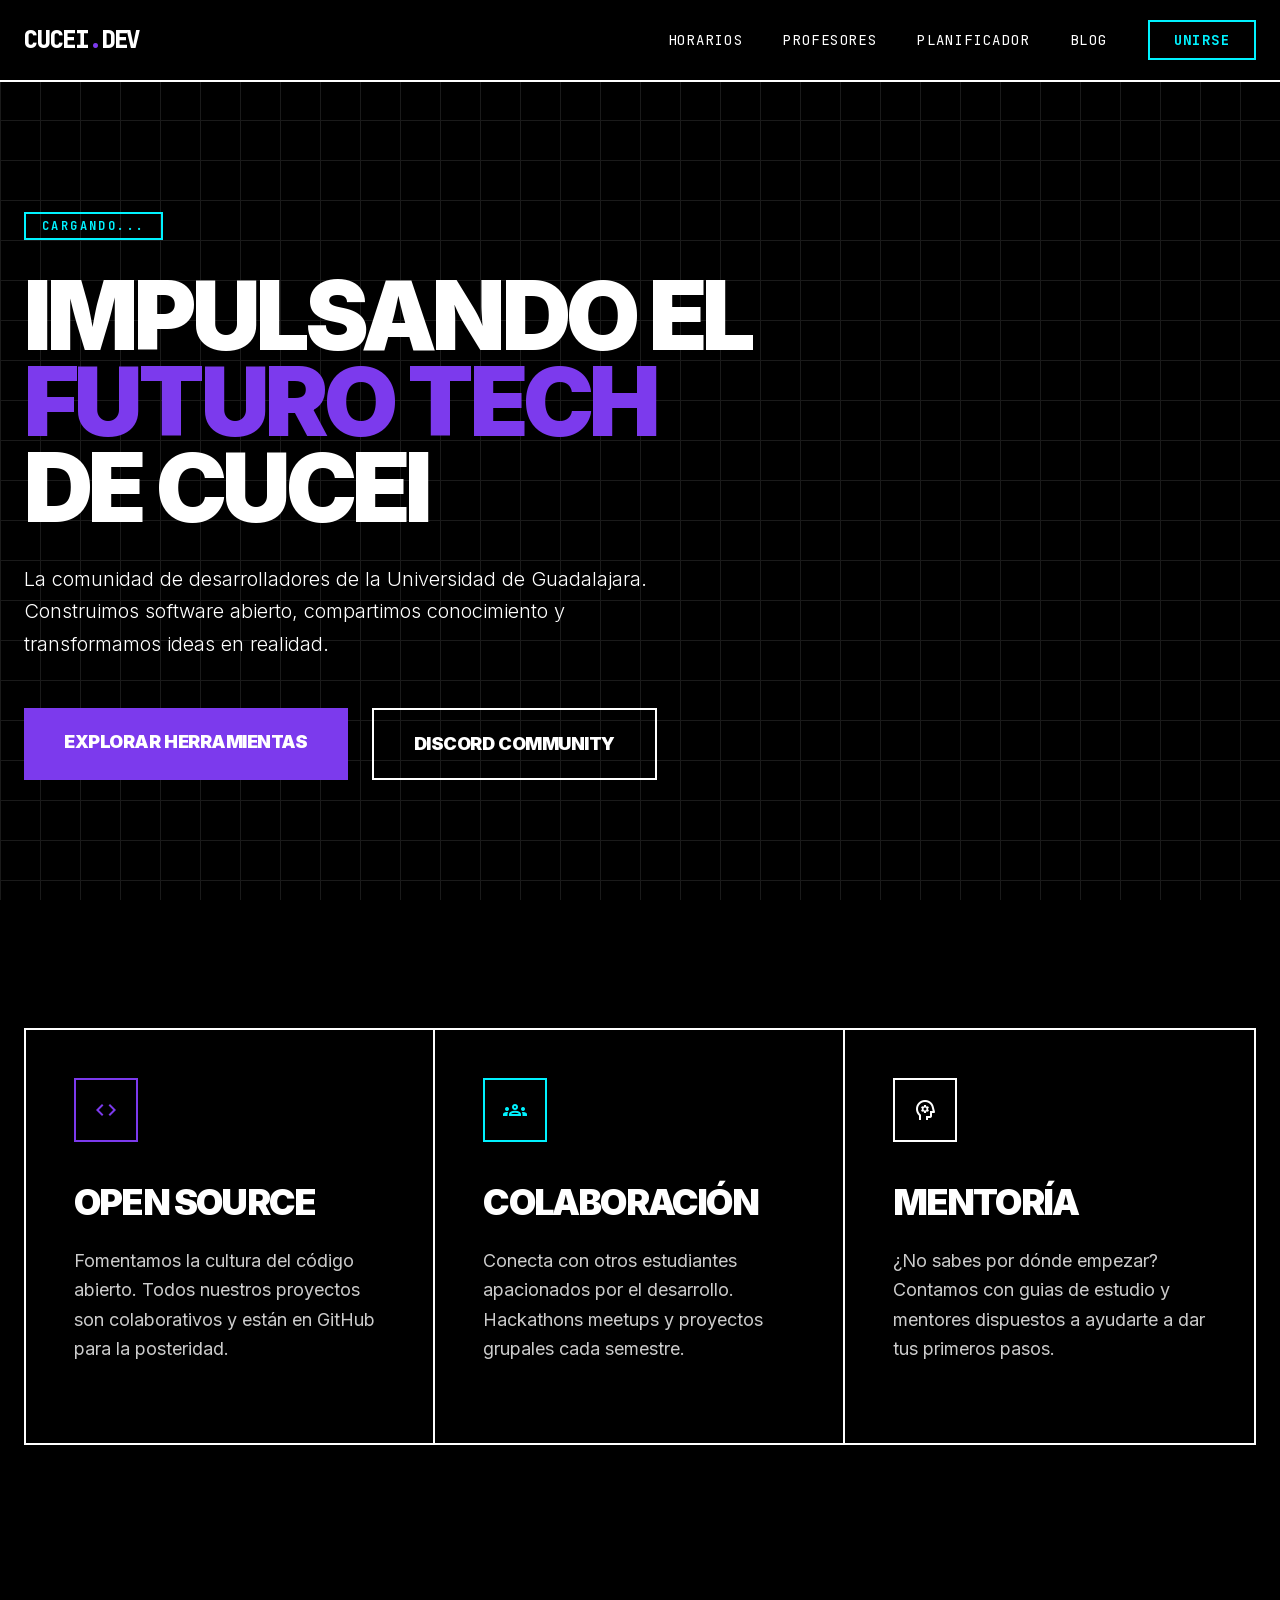
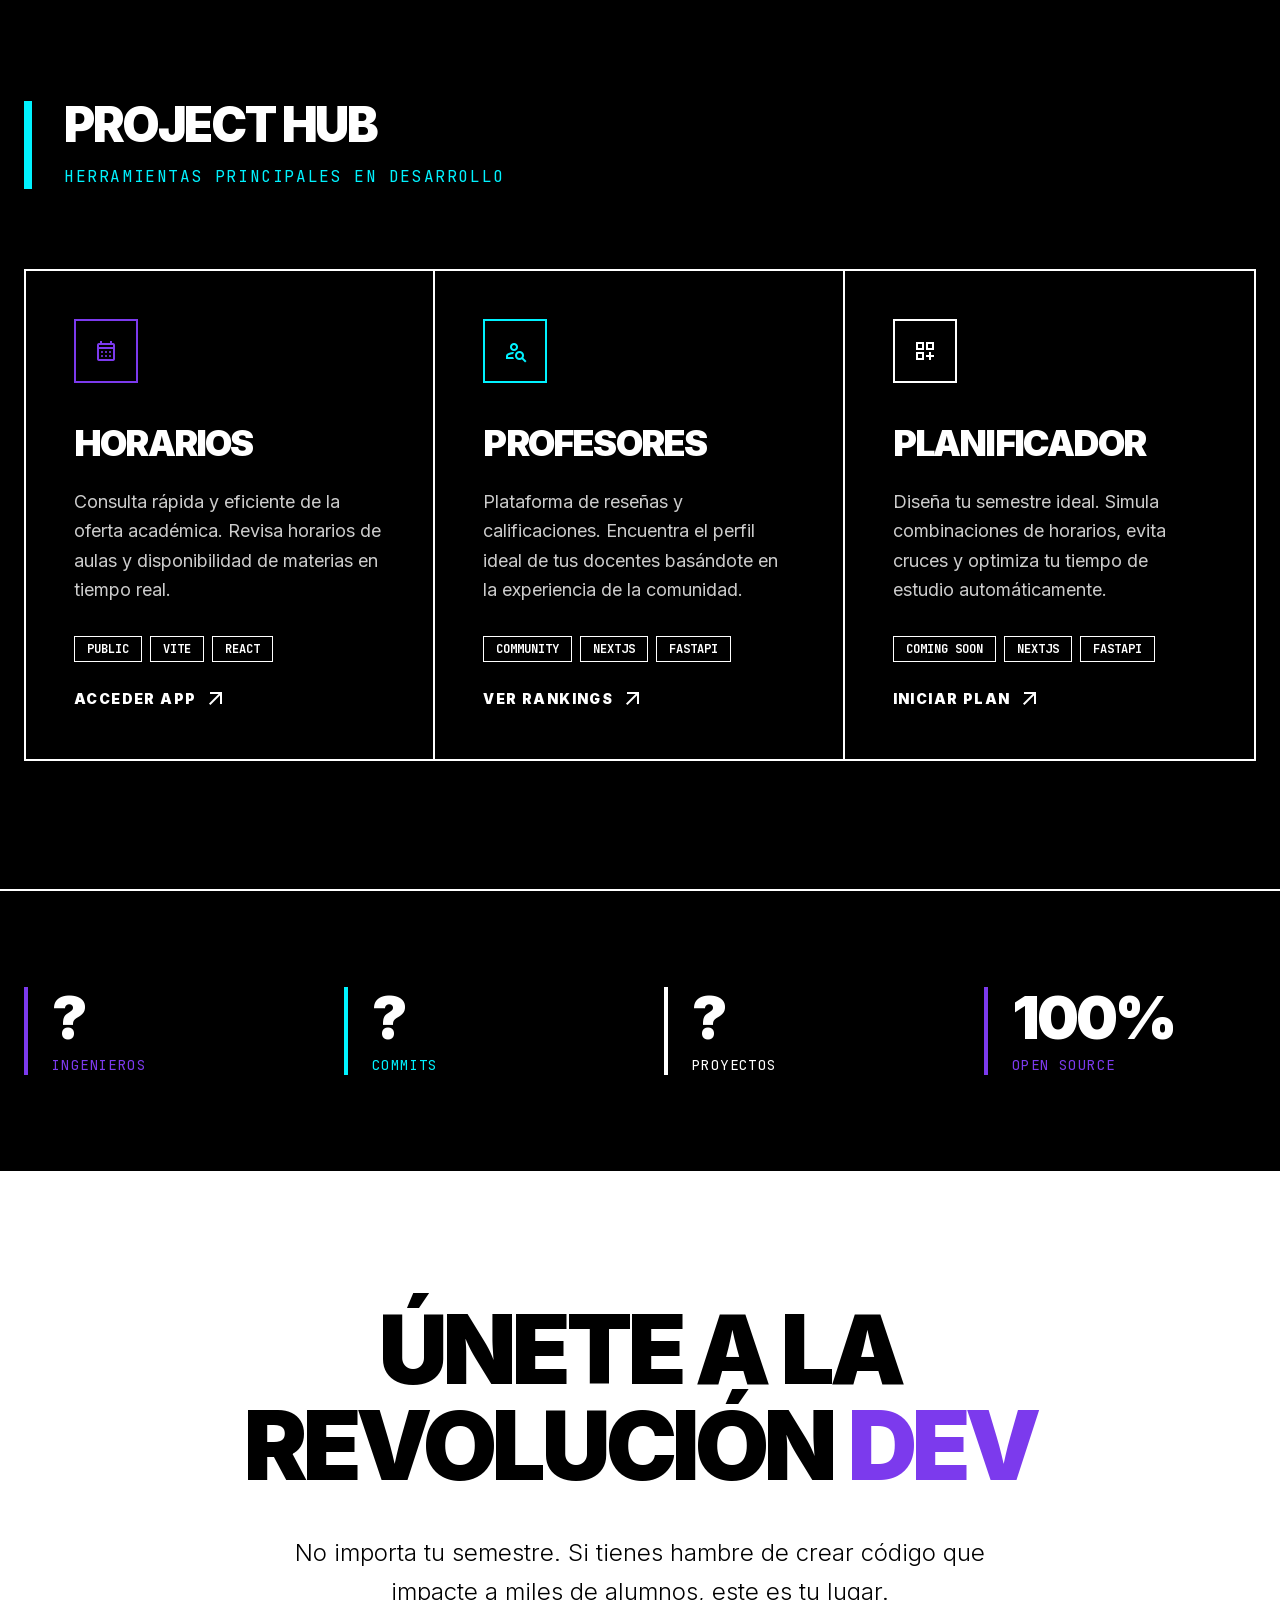
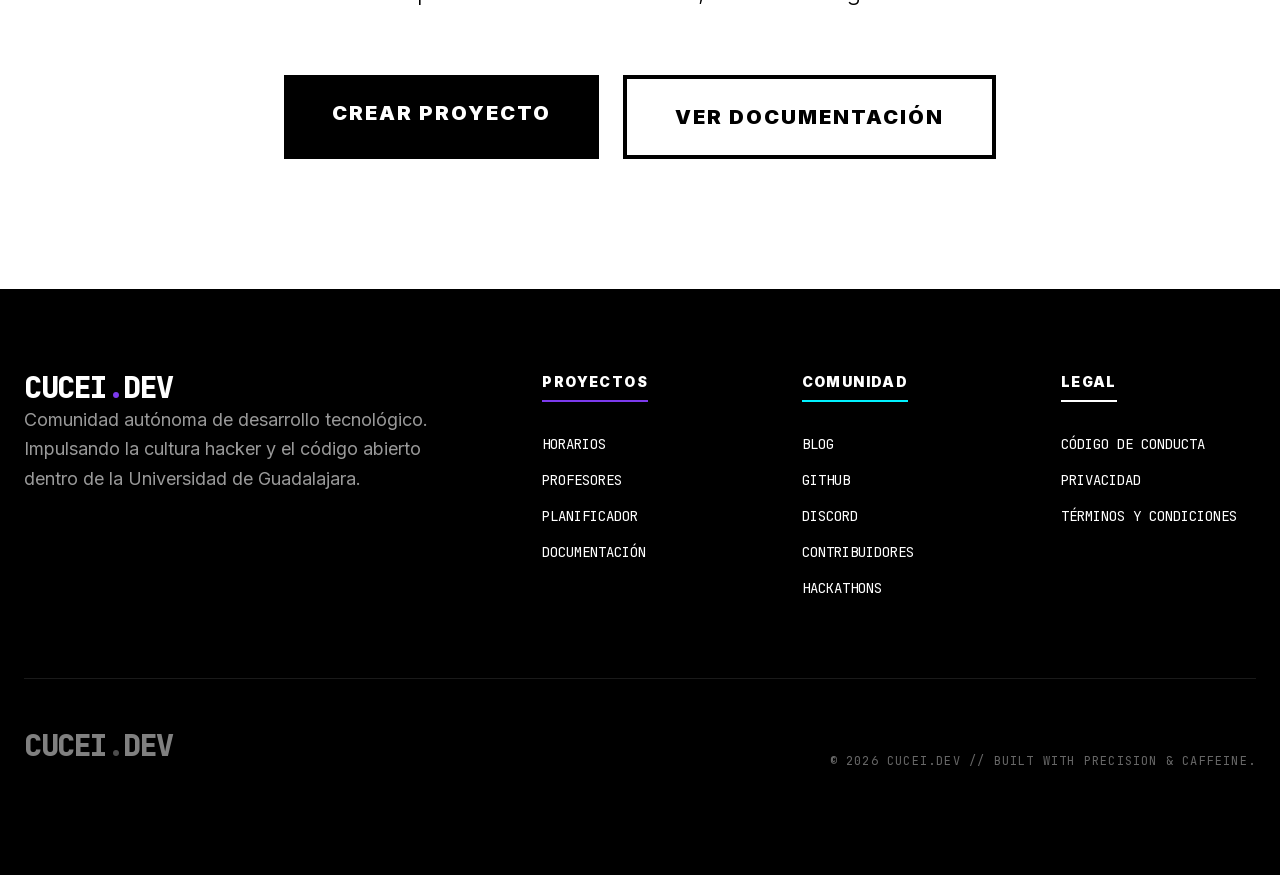
==== index.html @ 7810f772 "2026-03-18" ====
<!DOCTYPE html><!--smKi7Fr__yvOjvLVGVCek--><html lang="es"><head><meta charSet="utf-8"/><meta name="viewport" content="width=device-width, initial-scale=1"/><link rel="preload" href="/_next/static/media/70bc3e132a0a741e-s.p.15008bfb.woff2" as="font" crossorigin="" type="font/woff2"/><link rel="preload" href="/_next/static/media/83afe278b6a6bb3c-s.p.3a6ba036.woff2" as="font" crossorigin="" type="font/woff2"/><link rel="stylesheet" href="/_next/static/chunks/d5c0ef620f743f01.css" data-precedence="next"/><link rel="preload" as="script" fetchPriority="low" href="/_next/static/chunks/5c56ae189ccedda0.js"/><script src="/_next/static/chunks/806bdb8e4a6a9b95.js" async=""></script><script src="/_next/static/chunks/aee6c7720838f8a2.js" async=""></script><script src="/_next/static/chunks/58665f1783672c50.js" async=""></script><script src="/_next/static/chunks/turbopack-61ca3724616ce016.js" async=""></script><script src="/_next/static/chunks/18f38dbeee9f54d3.js" async=""></script><script src="/_next/static/chunks/1d8e8e8bdb64ef81.js" async=""></script><script src="/_next/static/chunks/ff1a16fafef87110.js" async=""></script><script src="/_next/static/chunks/d2be314c3ece3fbe.js" async=""></script><meta name="next-size-adjust" content=""/><title>CUCEI.DEV</title><meta name="description" content="Comunidad independiente de desarrollo tecnológico de los alumnos de CUCEI, Universidad de Guadalajara."/><script src="/_next/static/chunks/a6dad97d9634a72d.js" noModule=""></script></head><body class="inter_5e89cbca-module__XMex2G__variable jetbrains_mono_7dea1b4c-module__7ibYFq__variable antialiased bg-black text-white"><div hidden=""><!--$--><!--/$--></div><nav class="fixed top-0 w-full z-50 bg-black border-b-2 border-white"><div class="max-w-7xl mx-auto px-6"><div class="flex justify-between items-center h-20"><div class="flex items-center"><a class="font-mono text-2xl font-extrabold tracking-tighter text-white" href="/">CUCEI<span class="text-primary">.</span>DEV</a></div><div class="hidden md:flex items-center space-x-10 font-mono text-sm uppercase tracking-widest"><a class="hover:text-primary transition-colors" href="https://horarios.cucei.dev">Horarios</a><a class="hover:text-primary transition-colors" href="/#profesores">Profesores</a><a class="hover:text-primary transition-colors" href="/#planificador">Planificador</a><a class="hover:text-primary transition-colors" href="/blog/">Blog</a><a class="border-2 border-neon text-neon px-6 py-2 hover:bg-neon hover:text-black transition-all font-bold" href="/#join">UNIRSE</a></div></div></div></nav><section class="relative min-h-screen flex items-center pt-20 grid-pattern"><div class="max-w-7xl mx-auto px-6 relative z-10 w-full"><div class="max-w-4xl"><div class="inline-block px-4 py-1 border-2 border-neon text-neon font-mono text-xs mb-8 uppercase tracking-[0.2em] font-bold mt-3">CARGANDO...</div><h1 class="text-5xl md:text-7xl lg:text-8xl font-black mb-8 leading-[0.9] tracking-tighter uppercase">Impulsando el <br/><span class="text-primary">futuro tech</span> <br/>de CUCEI</h1><p class="md:text-xl text-white font-light mb-12 max-w-2xl leading-relaxed">La comunidad de desarrolladores de la Universidad de Guadalajara. Construimos software abierto, compartimos conocimiento y transformamos ideas en realidad.</p><div class="flex flex-wrap gap-6"><a class="bg-primary text-white px-10 py-5 font-black lg:text-lg uppercase tracking-tight hover:bg-white hover:text-primary transition-colors" href="#projects">Explorar Herramientas</a><a class="border-2 border-white text-white px-10 py-5 font-black lg:text-lg uppercase tracking-tight hover:bg-white hover:text-black transition-colors" href="#">Discord Community</a></div></div></div></section><section class="py-32 bg-black scroll-mt-20" id="about"><div class="max-w-7xl mx-auto px-6"><div class="grid lg:grid-cols-3 gap-0 border-2 border-white"><div class="p-12 flex flex-col justify-between group transition-colors
        hover:bg-white hover:text-black
        border-b-2 lg:border-b-0 lg:border-r-2 border-white
      "><div><div class="w-16 h-16 border-2 flex items-center justify-center mb-10 transition-colors
            border-primary
            text-primary
            group-hover:bg-primary
            group-hover:text-white
          "><span class="material-symbols-outlined text-4xl">code</span></div><h3 class="text-2xl md:text-3xl lg:text-4xl font-black mb-6 uppercase tracking-tighter">Open Source</h3><p class="md:text-lg leading-relaxed mb-8 opacity-80 group-hover:opacity-100">Fomentamos la cultura del código abierto. Todos nuestros proyectos son colaborativos y están en GitHub para la posteridad.</p></div></div><div class="p-12 flex flex-col justify-between group transition-colors
        hover:bg-neon hover:text-black
        border-b-2 lg:border-b-0 lg:border-r-2 border-white
      "><div><div class="w-16 h-16 border-2 flex items-center justify-center mb-10 transition-colors
            border-neon
            text-neon
            group-hover:bg-black
            group-hover:text-neon
          "><span class="material-symbols-outlined text-4xl">groups</span></div><h3 class="text-2xl md:text-3xl lg:text-4xl font-black mb-6 uppercase tracking-tighter">Colaboración</h3><p class="md:text-lg leading-relaxed mb-8 opacity-80 group-hover:opacity-100">Conecta con otros estudiantes apacionados por el desarrollo. Hackathons meetups y proyectos grupales cada semestre.</p></div></div><div class="p-12 flex flex-col justify-between group transition-colors
        hover:bg-primary hover:text-white
        
      "><div><div class="w-16 h-16 border-2 flex items-center justify-center mb-10 transition-colors
            border-white
            text-white
            group-hover:bg-white
            group-hover:text-primary
          "><span class="material-symbols-outlined text-4xl">psychology</span></div><h3 class="text-2xl md:text-3xl lg:text-4xl font-black mb-6 uppercase tracking-tighter">Mentoría</h3><p class="md:text-lg leading-relaxed mb-8 opacity-80 group-hover:opacity-100">¿No sabes por dónde empezar? Contamos con guias de estudio y mentores dispuestos a ayudarte a dar tus primeros pasos.</p></div></div></div></div></section><section class="py-32 bg-black scroll-mt-20" id="projects"><div class="max-w-7xl mx-auto px-6"><div class="flex flex-col mb-20 border-l-8 border-neon pl-8"><h2 class="text-5xl font-black uppercase tracking-tighter mb-4">Project Hub</h2><p class="text-neon font-mono tracking-widest uppercase">Herramientas principales en desarrollo</p></div><div class="grid lg:grid-cols-3 gap-0 border-2 border-white"><div id="horarios" class="p-12 flex flex-col justify-between group transition-colors scroll-mt-20
        hover:bg-white hover:text-black
        border-b-2 lg:border-b-0 lg:border-r-2 border-white
      "><div><div class="w-16 h-16 border-2 flex items-center justify-center mb-10 transition-colors
            border-primary
            text-primary
            group-hover:bg-primary
            group-hover:text-white
          "><span class="material-symbols-outlined text-4xl">calendar_month</span></div><h3 class="text-2xl md:text-3xl lg:text-4xl font-black mb-6 uppercase tracking-tighter">Horarios</h3><p class="md:text-lg leading-relaxed mb-8 opacity-80 group-hover:opacity-100">Consulta rápida y eficiente de la oferta académica. Revisa horarios de aulas y disponibilidad de materias en tiempo real.</p></div><div class="space-y-6"><div class="flex flex-wrap gap-2"><span class="px-3 py-1 border border-current text-xs font-mono font-bold uppercase">Public</span><span class="px-3 py-1 border border-current text-xs font-mono font-bold uppercase">Vite</span><span class="px-3 py-1 border border-current text-xs font-mono font-bold uppercase">React</span></div><a class="inline-flex items-center gap-2 font-black uppercase tracking-widest text-sm hover:underline" href="https://horarios.cucei.dev">Acceder App <span class="material-symbols-outlined">arrow_outward</span></a></div></div><div id="profesores" class="p-12 flex flex-col justify-between group transition-colors scroll-mt-20
        hover:bg-neon hover:text-black
        border-b-2 lg:border-b-0 lg:border-r-2 border-white
      "><div><div class="w-16 h-16 border-2 flex items-center justify-center mb-10 transition-colors
            border-neon
            text-neon
            group-hover:bg-black
            group-hover:text-neon
          "><span class="material-symbols-outlined text-4xl">person_search</span></div><h3 class="text-2xl md:text-3xl lg:text-4xl font-black mb-6 uppercase tracking-tighter">Profesores</h3><p class="md:text-lg leading-relaxed mb-8 opacity-80 group-hover:opacity-100">Plataforma de reseñas y calificaciones. Encuentra el perfil ideal de tus docentes basándote en la experiencia de la comunidad.</p></div><div class="space-y-6"><div class="flex flex-wrap gap-2"><span class="px-3 py-1 border border-current text-xs font-mono font-bold uppercase">Community</span><span class="px-3 py-1 border border-current text-xs font-mono font-bold uppercase">NextJS</span><span class="px-3 py-1 border border-current text-xs font-mono font-bold uppercase">FastAPI</span></div><a class="inline-flex items-center gap-2 font-black uppercase tracking-widest text-sm hover:underline" href="#">Ver Rankings <span class="material-symbols-outlined">arrow_outward</span></a></div></div><div id="planificador" class="p-12 flex flex-col justify-between group transition-colors scroll-mt-20
        hover:bg-primary hover:text-white
        
      "><div><div class="w-16 h-16 border-2 flex items-center justify-center mb-10 transition-colors
            border-white
            text-white
            group-hover:bg-white
            group-hover:text-primary
          "><span class="material-symbols-outlined text-4xl">dashboard_customize</span></div><h3 class="text-2xl md:text-3xl lg:text-4xl font-black mb-6 uppercase tracking-tighter">Planificador</h3><p class="md:text-lg leading-relaxed mb-8 opacity-80 group-hover:opacity-100">Diseña tu semestre ideal. Simula combinaciones de horarios, evita cruces y optimiza tu tiempo de estudio automáticamente.</p></div><div class="space-y-6"><div class="flex flex-wrap gap-2"><span class="px-3 py-1 border border-current text-xs font-mono font-bold uppercase">Coming soon</span><span class="px-3 py-1 border border-current text-xs font-mono font-bold uppercase">NextJS</span><span class="px-3 py-1 border border-current text-xs font-mono font-bold uppercase">FastAPI</span></div><a class="inline-flex items-center gap-2 font-black uppercase tracking-widest text-sm hover:underline" href="#">Iniciar Plan <span class="material-symbols-outlined">arrow_outward</span></a></div></div></div></div></section><section class="py-24 bg-black border-y-2 border-white"><div class="max-w-7xl mx-auto px-6"><div class="grid md:grid-cols-2 lg:grid-cols-4 gap-12"><div class="border-l-4 border-primary pl-6"><div class="text-6xl font-black mb-2 tracking-tighter">?</div><div class="font-mono text-sm uppercase tracking-widest text-primary">Ingenieros</div></div><div class="border-l-4 border-neon pl-6"><div class="text-6xl font-black mb-2 tracking-tighter">?</div><div class="font-mono text-sm uppercase tracking-widest text-neon">Commits</div></div><div class="border-l-4 border-white pl-6"><div class="text-6xl font-black mb-2 tracking-tighter">?</div><div class="font-mono text-sm uppercase tracking-widest text-white">Proyectos</div></div><div class="border-l-4 border-primary pl-6"><div class="text-6xl font-black mb-2 tracking-tighter">100%</div><div class="font-mono text-sm uppercase tracking-widest text-primary">Open Source</div></div></div></div></section><section class="py-32 bg-white text-black scroll-mt-20" id="join"><div class="max-w-7xl mx-auto px-6 text-center"><h2 class="text-5xl md:text-6xl lg:text-8xl font-black uppercase tracking-tighter mb-10 leading-none">Únete a la <br/> Revolución <span class="text-primary">Dev</span></h2><p class="text-xl lg:text-2xl font-light mb-16 max-w-3xl mx-auto leading-relaxed">No importa tu semestre. Si tienes hambre de crear código que impacte a miles de alumnos, este es tu lugar.</p><div class="flex flex-col sm:flex-row gap-6 justify-center"><a class="bg-black text-white px-6 py-4 md:px-12 md:py-6 font-black md:text-xl uppercase tracking-widest hover:bg-primary transition-colors" href="/dev/">Crear Proyecto</a><a href="https://api.cucei.dev/redoc" class="border-4 border-black text-black px-6 py-4 md:px-12 md:py-6 font-black md:text-xl uppercase tracking-widest hover:bg-black hover:text-white transition-all">Ver Documentación</a></div></div></section><!--$--><!--/$--><footer class="bg-black py-20 border-t-2 border-white"><div class="max-w-7xl mx-auto px-6"><div class="grid md:grid-cols-2 lg:grid-cols-5 gap-16 mb-20"><div class="lg:col-span-2"><a class="font-mono text-3xl font-black text-white mb-8 tracking-tighter uppercase" href="/">CUCEI<span class="text-primary">.</span>DEV</a><p class="text-white/60 text-lg leading-relaxed max-w-md">Comunidad autónoma de desarrollo tecnológico. Impulsando la cultura hacker y el código abierto dentro de la Universidad de Guadalajara.</p></div><div><h5 class="text-white font-black uppercase tracking-widest mb-8 text-sm border-b-2 border-primary pb-2 inline-block">Proyectos</h5><ul class="space-y-4 font-mono text-sm uppercase"><li><a class="hover:text-primary transition-colors" href="https://horarios.cucei.dev">Horarios</a></li><li><a class="hover:text-primary transition-colors" href="/#profesores">Profesores</a></li><li><a class="hover:text-primary transition-colors" href="/#planificador">Planificador</a></li><li><a class="hover:text-primary transition-colors" href="https://api.cucei.dev/redoc">Documentación</a></li></ul></div><div><h5 class="text-white font-black uppercase tracking-widest mb-8 text-sm border-b-2 border-neon pb-2 inline-block">Comunidad</h5><ul class="space-y-4 font-mono text-sm uppercase"><li><a class="hover:text-neon transition-colors" href="/blog/">Blog</a></li><li><a class="hover:text-neon transition-colors" href="https://github.com/cucei-dev">GitHub</a></li><li><a class="hover:text-neon transition-colors" href="#">Discord</a></li><li><a class="hover:text-neon transition-colors" href="/team/">Contribuidores</a></li><li><a class="hover:text-neon transition-colors" href="/hack/">Hackathons</a></li></ul></div><div><h5 class="text-white font-black uppercase tracking-widest mb-8 text-sm border-b-2 border-white pb-2 inline-block">Legal</h5><ul class="space-y-4 font-mono text-sm uppercase"><li><a class="hover:text-primary transition-colors" href="/conducta/">Código de Conducta</a></li><li><a class="hover:text-primary transition-colors" href="/privacidad/">Privacidad</a></li><li><a class="hover:text-primary transition-colors" href="/condiciones/">Términos y Condiciones</a></li></ul></div></div><div class="pt-12 border-t border-white/10 flex flex-col md:flex-row justify-between items-center gap-10"><div class="flex items-center gap-8 grayscale brightness-200 opacity-50"><a class="font-mono text-3xl font-black text-white mb-8 tracking-tighter uppercase" href="/">CUCEI<span class="text-primary">.</span>DEV</a></div><p class="text-xs font-mono text-white/40 uppercase tracking-widest">© <!-- -->2026<!-- --> cucei.dev // Built with precision &amp; caffeine.</p></div></div></footer><script src="/_next/static/chunks/5c56ae189ccedda0.js" id="_R_" async=""></script><script>(self.__next_f=self.__next_f||[]).push([0])</script><script>self.__next_f.push([1,"1:\"$Sreact.fragment\"\n2:I[22016,[\"/_next/static/chunks/18f38dbeee9f54d3.js\",\"/_next/static/chunks/1d8e8e8bdb64ef81.js\"],\"\"]\n3:I[39756,[\"/_next/static/chunks/ff1a16fafef87110.js\",\"/_next/static/chunks/d2be314c3ece3fbe.js\"],\"default\"]\n4:I[37457,[\"/_next/static/chunks/ff1a16fafef87110.js\",\"/_next/static/chunks/d2be314c3ece3fbe.js\"],\"default\"]\nd:I[68027,[\"/_next/static/chunks/ff1a16fafef87110.js\",\"/_next/static/chunks/d2be314c3ece3fbe.js\"],\"default\"]\n:HL[\"/_next/static/chunks/d5c0ef620f743f01.css\",\"style\"]\n:HL[\"/_next/static/media/70bc3e132a0a741e-s.p.15008bfb.woff2\",\"font\",{\"crossOrigin\":\"\",\"type\":\"font/woff2\"}]\n:HL[\"/_next/static/media/83afe278b6a6bb3c-s.p.3a6ba036.woff2\",\"font\",{\"crossOrigin\":\"\",\"type\":\"font/woff2\"}]\n"])</script><script>self.__next_f.push([1,"0:{\"P\":null,\"b\":\"smKi7Fr__yvOjvLVGVCek\",\"c\":[\"\",\"\"],\"q\":\"\",\"i\":false,\"f\":[[[\"\",{\"children\":[\"__PAGE__\",{}]},\"$undefined\",\"$undefined\",true],[[\"$\",\"$1\",\"c\",{\"children\":[[[\"$\",\"link\",\"0\",{\"rel\":\"stylesheet\",\"href\":\"/_next/static/chunks/d5c0ef620f743f01.css\",\"precedence\":\"next\",\"crossOrigin\":\"$undefined\",\"nonce\":\"$undefined\"}],[\"$\",\"script\",\"script-0\",{\"src\":\"/_next/static/chunks/18f38dbeee9f54d3.js\",\"async\":true,\"nonce\":\"$undefined\"}]],[\"$\",\"html\",null,{\"lang\":\"es\",\"children\":[\"$\",\"body\",null,{\"className\":\"inter_5e89cbca-module__XMex2G__variable jetbrains_mono_7dea1b4c-module__7ibYFq__variable antialiased bg-black text-white\",\"children\":[[\"$\",\"nav\",null,{\"className\":\"fixed top-0 w-full z-50 bg-black border-b-2 border-white\",\"children\":[\"$\",\"div\",null,{\"className\":\"max-w-7xl mx-auto px-6\",\"children\":[\"$\",\"div\",null,{\"className\":\"flex justify-between items-center h-20\",\"children\":[[\"$\",\"div\",null,{\"className\":\"flex items-center\",\"children\":[\"$\",\"$L2\",null,{\"href\":\"/\",\"className\":\"font-mono text-2xl font-extrabold tracking-tighter text-white\",\"children\":[\"CUCEI\",[\"$\",\"span\",null,{\"className\":\"text-primary\",\"children\":\".\"}],\"DEV\"]}]}],[\"$\",\"div\",null,{\"className\":\"hidden md:flex items-center space-x-10 font-mono text-sm uppercase tracking-widest\",\"children\":[[\"$\",\"$L2\",null,{\"className\":\"hover:text-primary transition-colors\",\"href\":\"https://horarios.cucei.dev\",\"children\":\"Horarios\"}],[\"$\",\"$L2\",null,{\"className\":\"hover:text-primary transition-colors\",\"href\":\"/#profesores\",\"children\":\"Profesores\"}],[\"$\",\"$L2\",null,{\"className\":\"hover:text-primary transition-colors\",\"href\":\"/#planificador\",\"children\":\"Planificador\"}],[\"$\",\"$L2\",null,{\"className\":\"hover:text-primary transition-colors\",\"href\":\"/blog\",\"children\":\"Blog\"}],[\"$\",\"$L2\",null,{\"className\":\"border-2 border-neon text-neon px-6 py-2 hover:bg-neon hover:text-black transition-all font-bold\",\"href\":\"/#join\",\"children\":\"UNIRSE\"}]]}]]}]}]}],[\"$\",\"$L3\",null,{\"parallelRouterKey\":\"children\",\"error\":\"$undefined\",\"errorStyles\":\"$undefined\",\"errorScripts\":\"$undefined\",\"template\":[\"$\",\"$L4\",null,{}],\"templateStyles\":\"$undefined\",\"templateScripts\":\"$undefined\",\"notFound\":[[[\"$\",\"title\",null,{\"children\":\"404: This page could not be found.\"}],[\"$\",\"div\",null,{\"style\":{\"fontFamily\":\"system-ui,\\\"Segoe UI\\\",Roboto,Helvetica,Arial,sans-serif,\\\"Apple Color Emoji\\\",\\\"Segoe UI Emoji\\\"\",\"height\":\"100vh\",\"textAlign\":\"center\",\"display\":\"flex\",\"flexDirection\":\"column\",\"alignItems\":\"center\",\"justifyContent\":\"center\"},\"children\":[\"$\",\"div\",null,{\"children\":[[\"$\",\"style\",null,{\"dangerouslySetInnerHTML\":{\"__html\":\"body{color:#000;background:#fff;margin:0}.next-error-h1{border-right:1px solid rgba(0,0,0,.3)}@media (prefers-color-scheme:dark){body{color:#fff;background:#000}.next-error-h1{border-right:1px solid rgba(255,255,255,.3)}}\"}}],[\"$\",\"h1\",null,{\"className\":\"next-error-h1\",\"style\":{\"display\":\"inline-block\",\"margin\":\"0 20px 0 0\",\"padding\":\"0 23px 0 0\",\"fontSize\":24,\"fontWeight\":500,\"verticalAlign\":\"top\",\"lineHeight\":\"49px\"},\"children\":404}],[\"$\",\"div\",null,{\"style\":{\"display\":\"inline-block\"},\"children\":[\"$\",\"h2\",null,{\"style\":{\"fontSize\":14,\"fontWeight\":400,\"lineHeight\":\"49px\",\"margin\":0},\"children\":\"This page could not be found.\"}]}]]}]}]],[]],\"forbidden\":\"$undefined\",\"unauthorized\":\"$undefined\"}],[\"$\",\"footer\",null,{\"className\":\"bg-black py-20 border-t-2 border-white\",\"children\":[\"$\",\"div\",null,{\"className\":\"max-w-7xl mx-auto px-6\",\"children\":[[\"$\",\"div\",null,{\"className\":\"grid md:grid-cols-2 lg:grid-cols-5 gap-16 mb-20\",\"children\":[[\"$\",\"div\",null,{\"className\":\"lg:col-span-2\",\"children\":[[\"$\",\"$L2\",null,{\"href\":\"/\",\"className\":\"font-mono text-3xl font-black text-white mb-8 tracking-tighter uppercase\",\"children\":[\"CUCEI\",[\"$\",\"span\",null,{\"className\":\"text-primary\",\"children\":\".\"}],\"DEV\"]}],[\"$\",\"p\",null,{\"className\":\"text-white/60 text-lg leading-relaxed max-w-md\",\"children\":\"Comunidad autónoma de desarrollo tecnológico. Impulsando la cultura hacker y el código abierto dentro de la Universidad de Guadalajara.\"}]]}],[\"$\",\"div\",null,{\"children\":[[\"$\",\"h5\",null,{\"className\":\"text-white font-black uppercase tracking-widest mb-8 text-sm border-b-2 border-primary pb-2 inline-block\",\"children\":\"Proyectos\"}],[\"$\",\"ul\",null,{\"className\":\"space-y-4 font-mono text-sm uppercase\",\"children\":[[\"$\",\"li\",null,{\"children\":[\"$\",\"$L2\",null,{\"className\":\"hover:text-primary transition-colors\",\"href\":\"https://horarios.cucei.dev\",\"children\":\"Horarios\"}]}],[\"$\",\"li\",null,{\"children\":\"$L5\"}],\"$L6\",\"$L7\"]}]]}],\"$L8\",\"$L9\"]}],\"$La\"]}]}]]}]}]]}],{\"children\":[\"$Lb\",{},null,false,false]},null,false,false],\"$Lc\",false]],\"m\":\"$undefined\",\"G\":[\"$d\",[]],\"S\":true}\n"])</script><script>self.__next_f.push([1,"e:I[32177,[\"/_next/static/chunks/18f38dbeee9f54d3.js\",\"/_next/static/chunks/1d8e8e8bdb64ef81.js\"],\"default\"]\nf:I[31534,[\"/_next/static/chunks/18f38dbeee9f54d3.js\",\"/_next/static/chunks/1d8e8e8bdb64ef81.js\"],\"default\"]\n16:I[97367,[\"/_next/static/chunks/ff1a16fafef87110.js\",\"/_next/static/chunks/d2be314c3ece3fbe.js\"],\"ViewportBoundary\"]\n18:I[97367,[\"/_next/static/chunks/ff1a16fafef87110.js\",\"/_next/static/chunks/d2be314c3ece3fbe.js\"],\"MetadataBoundary\"]\n19:\"$Sreact.suspense\"\n5:[\"$\",\"$L2\",null,{\"className\":\"hover:text-primary transition-colors\",\"href\":\"/#profesores\",\"children\":\"Profesores\"}]\n6:[\"$\",\"li\",null,{\"children\":[\"$\",\"$L2\",null,{\"className\":\"hover:text-primary transition-colors\",\"href\":\"/#planificador\",\"children\":\"Planificador\"}]}]\n7:[\"$\",\"li\",null,{\"children\":[\"$\",\"a\",null,{\"className\":\"hover:text-primary transition-colors\",\"href\":\"https://api.cucei.dev/redoc\",\"children\":\"Documentación\"}]}]\n8:[\"$\",\"div\",null,{\"children\":[[\"$\",\"h5\",null,{\"className\":\"text-white font-black uppercase tracking-widest mb-8 text-sm border-b-2 border-neon pb-2 inline-block\",\"children\":\"Comunidad\"}],[\"$\",\"ul\",null,{\"className\":\"space-y-4 font-mono text-sm uppercase\",\"children\":[[\"$\",\"li\",null,{\"children\":[\"$\",\"$L2\",null,{\"className\":\"hover:text-neon transition-colors\",\"href\":\"/blog\",\"children\":\"Blog\"}]}],[\"$\",\"li\",null,{\"children\":[\"$\",\"a\",null,{\"className\":\"hover:text-neon transition-colors\",\"href\":\"https://github.com/cucei-dev\",\"children\":\"GitHub\"}]}],[\"$\",\"li\",null,{\"children\":[\"$\",\"a\",null,{\"className\":\"hover:text-neon transition-colors\",\"href\":\"#\",\"children\":\"Discord\"}]}],[\"$\",\"li\",null,{\"children\":[\"$\",\"$L2\",null,{\"className\":\"hover:text-neon transition-colors\",\"href\":\"/team\",\"children\":\"Contribuidores\"}]}],[\"$\",\"li\",null,{\"children\":[\"$\",\"$L2\",null,{\"className\":\"hover:text-neon transition-colors\",\"href\":\"/hack\",\"children\":\"Hackathons\"}]}]]}]]}]\n9:[\"$\",\"div\",null,{\"children\":[[\"$\",\"h5\",null,{\"className\":\"text-white font-black uppercase tracking-widest mb-8 text-sm border-b-2 border-white pb-2 inline-block\",\"children\":\"Legal\"}],[\"$\",\"ul\",null,{\"className\":\"space-y-4 font-mono text-sm uppercase\",\"children\":[[\"$\",\"li\",null,{\"children\":[\"$\",\"$L2\",null,{\"className\":\"hover:text-primary transition-colors\",\"href\":\"/conducta\",\"children\":\"Código de Conducta\"}]}],[\"$\",\"li\",null,{\"children\":[\"$\",\"$L2\",null,{\"className\":\"hover:text-primary transition-colors\",\"href\":\"/privacidad\",\"children\":\"Privacidad\"}]}],[\"$\",\"li\",null,{\"children\":[\"$\",\"$L2\",null,{\"className\":\"hover:text-primary transition-colors\",\"href\":\"/condiciones\",\"children\":\"Términos y Condiciones\"}]}]]}]]}]\na:[\"$\",\"div\",null,{\"className\":\"pt-12 border-t border-white/10 flex flex-col md:flex-row justify-between items-center gap-10\",\"children\":[[\"$\",\"div\",null,{\"className\":\"flex items-center gap-8 grayscale brightness-200 opacity-50\",\"children\":[\"$\",\"$L2\",null,{\"href\":\"/\",\"className\":\"font-mono text-3xl font-black text-white mb-8 tracking-tighter uppercase\",\"children\":[\"CUCEI\",[\"$\",\"span\",null,{\"className\":\"text-primary\",\"children\":\".\"}],\"DEV\"]}]}],[\"$\",\"p\",null,{\"className\":\"text-xs font-mono text-white/40 uppercase tracking-widest\",\"children\":[\"© \",2026,\" cucei.dev // Built with precision \u0026 caffeine.\"]}]]}]\n"])</script><script>self.__next_f.push([1,"b:[\"$\",\"$1\",\"c\",{\"children\":[[[\"$\",\"$Le\",null,{}],[\"$\",\"section\",null,{\"className\":\"py-32 bg-black scroll-mt-20\",\"id\":\"about\",\"children\":[\"$\",\"div\",null,{\"className\":\"max-w-7xl mx-auto px-6\",\"children\":[\"$\",\"div\",null,{\"className\":\"grid lg:grid-cols-3 gap-0 border-2 border-white\",\"children\":[[\"$\",\"div\",null,{\"className\":\"p-12 flex flex-col justify-between group transition-colors\\n        hover:bg-white hover:text-black\\n        border-b-2 lg:border-b-0 lg:border-r-2 border-white\\n      \",\"children\":[\"$\",\"div\",null,{\"children\":[[\"$\",\"div\",null,{\"className\":\"w-16 h-16 border-2 flex items-center justify-center mb-10 transition-colors\\n            border-primary\\n            text-primary\\n            group-hover:bg-primary\\n            group-hover:text-white\\n          \",\"children\":[\"$\",\"span\",null,{\"className\":\"material-symbols-outlined text-4xl\",\"children\":\"code\"}]}],[\"$\",\"h3\",null,{\"className\":\"text-2xl md:text-3xl lg:text-4xl font-black mb-6 uppercase tracking-tighter\",\"children\":\"Open Source\"}],[\"$\",\"p\",null,{\"className\":\"md:text-lg leading-relaxed mb-8 opacity-80 group-hover:opacity-100\",\"children\":\"Fomentamos la cultura del código abierto. Todos nuestros proyectos son colaborativos y están en GitHub para la posteridad.\"}]]}]}],[\"$\",\"div\",null,{\"className\":\"p-12 flex flex-col justify-between group transition-colors\\n        hover:bg-neon hover:text-black\\n        border-b-2 lg:border-b-0 lg:border-r-2 border-white\\n      \",\"children\":[\"$\",\"div\",null,{\"children\":[[\"$\",\"div\",null,{\"className\":\"w-16 h-16 border-2 flex items-center justify-center mb-10 transition-colors\\n            border-neon\\n            text-neon\\n            group-hover:bg-black\\n            group-hover:text-neon\\n          \",\"children\":[\"$\",\"span\",null,{\"className\":\"material-symbols-outlined text-4xl\",\"children\":\"groups\"}]}],[\"$\",\"h3\",null,{\"className\":\"text-2xl md:text-3xl lg:text-4xl font-black mb-6 uppercase tracking-tighter\",\"children\":\"Colaboración\"}],[\"$\",\"p\",null,{\"className\":\"md:text-lg leading-relaxed mb-8 opacity-80 group-hover:opacity-100\",\"children\":\"Conecta con otros estudiantes apacionados por el desarrollo. Hackathons meetups y proyectos grupales cada semestre.\"}]]}]}],[\"$\",\"div\",null,{\"className\":\"p-12 flex flex-col justify-between group transition-colors\\n        hover:bg-primary hover:text-white\\n        \\n      \",\"children\":[\"$\",\"div\",null,{\"children\":[[\"$\",\"div\",null,{\"className\":\"w-16 h-16 border-2 flex items-center justify-center mb-10 transition-colors\\n            border-white\\n            text-white\\n            group-hover:bg-white\\n            group-hover:text-primary\\n          \",\"children\":[\"$\",\"span\",null,{\"className\":\"material-symbols-outlined text-4xl\",\"children\":\"psychology\"}]}],[\"$\",\"h3\",null,{\"className\":\"text-2xl md:text-3xl lg:text-4xl font-black mb-6 uppercase tracking-tighter\",\"children\":\"Mentoría\"}],[\"$\",\"p\",null,{\"className\":\"md:text-lg leading-relaxed mb-8 opacity-80 group-hover:opacity-100\",\"children\":\"¿No sabes por dónde empezar? Contamos con guias de estudio y mentores dispuestos a ayudarte a dar tus primeros pasos.\"}]]}]}]]}]}]}],[\"$\",\"section\",null,{\"className\":\"py-32 bg-black scroll-mt-20\",\"id\":\"projects\",\"children\":[\"$\",\"div\",null,{\"className\":\"max-w-7xl mx-auto px-6\",\"children\":[[\"$\",\"div\",null,{\"className\":\"flex flex-col mb-20 border-l-8 border-neon pl-8\",\"children\":[[\"$\",\"h2\",null,{\"className\":\"text-5xl font-black uppercase tracking-tighter mb-4\",\"children\":\"Project Hub\"}],[\"$\",\"p\",null,{\"className\":\"text-neon font-mono tracking-widest uppercase\",\"children\":\"Herramientas principales en desarrollo\"}]]}],[\"$\",\"div\",null,{\"className\":\"grid lg:grid-cols-3 gap-0 border-2 border-white\",\"children\":[[\"$\",\"$Lf\",null,{\"id\":\"horarios\",\"icon\":\"calendar_month\",\"name\":\"Horarios\",\"description\":\"Consulta rápida y eficiente de la oferta académica. Revisa horarios de aulas y disponibilidad de materias en tiempo real.\",\"stack\":[\"Public\",\"Vite\",\"React\"],\"linkText\":\"Acceder App\",\"link\":\"https://horarios.cucei.dev\",\"border\":true,\"hoverBgClass\":\"hover:bg-white\",\"hoverTextClass\":\"hover:text-black\",\"iconBorderClass\":\"border-primary\",\"iconTextClass\":\"text-primary\",\"iconHoverBgClass\":\"group-hover:bg-primary\",\"iconHoverTextClass\":\"group-hover:text-white\"}],\"$L10\",\"$L11\"]}]]}]}],\"$L12\",\"$L13\"],[\"$L14\"],\"$L15\"]}]\n"])</script><script>self.__next_f.push([1,"c:[\"$\",\"$1\",\"h\",{\"children\":[null,[\"$\",\"$L16\",null,{\"children\":\"$L17\"}],[\"$\",\"div\",null,{\"hidden\":true,\"children\":[\"$\",\"$L18\",null,{\"children\":[\"$\",\"$19\",null,{\"name\":\"Next.Metadata\",\"children\":\"$L1a\"}]}]}],[\"$\",\"meta\",null,{\"name\":\"next-size-adjust\",\"content\":\"\"}]]}]\n"])</script><script>self.__next_f.push([1,"1b:I[97367,[\"/_next/static/chunks/ff1a16fafef87110.js\",\"/_next/static/chunks/d2be314c3ece3fbe.js\"],\"OutletBoundary\"]\n10:[\"$\",\"$Lf\",null,{\"id\":\"profesores\",\"icon\":\"person_search\",\"name\":\"Profesores\",\"description\":\"Plataforma de reseñas y calificaciones. Encuentra el perfil ideal de tus docentes basándote en la experiencia de la comunidad.\",\"stack\":[\"Community\",\"NextJS\",\"FastAPI\"],\"linkText\":\"Ver Rankings\",\"link\":\"#\",\"border\":true,\"hoverBgClass\":\"hover:bg-neon\",\"hoverTextClass\":\"hover:text-black\",\"iconBorderClass\":\"border-neon\",\"iconTextClass\":\"text-neon\",\"iconHoverBgClass\":\"group-hover:bg-black\",\"iconHoverTextClass\":\"group-hover:text-neon\"}]\n11:[\"$\",\"$Lf\",null,{\"id\":\"planificador\",\"icon\":\"dashboard_customize\",\"name\":\"Planificador\",\"description\":\"Diseña tu semestre ideal. Simula combinaciones de horarios, evita cruces y optimiza tu tiempo de estudio automáticamente.\",\"stack\":[\"Coming soon\",\"NextJS\",\"FastAPI\"],\"linkText\":\"Iniciar Plan\",\"link\":\"#\",\"hoverBgClass\":\"hover:bg-primary\",\"hoverTextClass\":\"hover:text-white\",\"iconBorderClass\":\"border-white\",\"iconTextClass\":\"text-white\",\"iconHoverBgClass\":\"group-hover:bg-white\",\"iconHoverTextClass\":\"group-hover:text-primary\"}]\n12:[\"$\",\"section\",null,{\"className\":\"py-24 bg-black border-y-2 border-white\",\"children\":[\"$\",\"div\",null,{\"className\":\"max-w-7xl mx-auto px-6\",\"children\":[\"$\",\"div\",null,{\"className\":\"grid md:grid-cols-2 lg:grid-cols-4 gap-12\",\"children\":[[\"$\",\"div\",null,{\"className\":\"border-l-4 border-primary pl-6\",\"children\":[[\"$\",\"div\",null,{\"className\":\"text-6xl font-black mb-2 tracking-tighter\",\"children\":\"?\"}],[\"$\",\"div\",null,{\"className\":\"font-mono text-sm uppercase tracking-widest text-primary\",\"children\":\"Ingenieros\"}]]}],[\"$\",\"div\",null,{\"className\":\"border-l-4 border-neon pl-6\",\"children\":[[\"$\",\"div\",null,{\"className\":\"text-6xl font-black mb-2 tracking-tighter\",\"children\":\"?\"}],[\"$\",\"div\",null,{\"className\":\"font-mono text-sm uppercase tracking-widest text-neon\",\"children\":\"Commits\"}]]}],[\"$\",\"div\",null,{\"className\":\"border-l-4 border-white pl-6\",\"children\":[[\"$\",\"div\",null,{\"className\":\"text-6xl font-black mb-2 tracking-tighter\",\"children\":\"?\"}],[\"$\",\"div\",null,{\"className\":\"font-mono text-sm uppercase tracking-widest text-white\",\"children\":\"Proyectos\"}]]}],[\"$\",\"div\",null,{\"className\":\"border-l-4 border-primary pl-6\",\"children\":[[\"$\",\"div\",null,{\"className\":\"text-6xl font-black mb-2 tracking-tighter\",\"children\":\"100%\"}],[\"$\",\"div\",null,{\"className\":\"font-mono text-sm uppercase tracking-widest text-primary\",\"children\":\"Open Source\"}]]}]]}]}]}]\n13:[\"$\",\"section\",null,{\"className\":\"py-32 bg-white text-black scroll-mt-20\",\"id\":\"join\",\"children\":[\"$\",\"div\",null,{\"className\":\"max-w-7xl mx-auto px-6 text-center\",\"children\":[[\"$\",\"h2\",null,{\"className\":\"text-5xl md:text-6xl lg:text-8xl font-black uppercase tracking-tighter mb-10 leading-none\",\"children\":[\"Únete a la \",[\"$\",\"br\",null,{}],\" Revolución \",[\"$\",\"span\",null,{\"className\":\"text-primary\",\"children\":\"Dev\"}]]}],[\"$\",\"p\",null,{\"className\":\"text-xl lg:text-2xl font-light mb-16 max-w-3xl mx-auto leading-relaxed\",\"children\":\"No importa tu semestre. Si tienes hambre de crear código que impacte a miles de alumnos, este es tu lugar.\"}],[\"$\",\"div\",null,{\"className\":\"flex flex-col sm:flex-row gap-6 justify-center\",\"children\":[[\"$\",\"$L2\",null,{\"href\":\"/dev\",\"className\":\"bg-black text-white px-6 py-4 md:px-12 md:py-6 font-black md:text-xl uppercase tracking-widest hover:bg-primary transition-colors\",\"children\":\"Crear Proyecto\"}],[\"$\",\"a\",null,{\"href\":\"https://api.cucei.dev/redoc\",\"className\":\"border-4 border-black text-black px-6 py-4 md:px-12 md:py-6 font-black md:text-xl uppercase tracking-widest hover:bg-black hover:text-white transition-all\",\"children\":\"Ver Documentación\"}]]}]]}]}]\n14:[\"$\",\"script\",\"script-0\",{\"src\":\"/_next/static/chunks/1d8e8e8bdb64ef81.js\",\"async\":true,\"nonce\":\"$undefined\"}]\n15:[\"$\",\"$L1b\",null,{\"children\":[\"$\",\"$19\",null,{\"name\":\"Next.MetadataOutlet\",\"children\":\"$@1c\"}]}]\n"])</script><script>self.__next_f.push([1,"17:[[\"$\",\"meta\",\"0\",{\"charSet\":\"utf-8\"}],[\"$\",\"meta\",\"1\",{\"name\":\"viewport\",\"content\":\"width=device-width, initial-scale=1\"}]]\n"])</script><script>self.__next_f.push([1,"1a:[[\"$\",\"title\",\"0\",{\"children\":\"CUCEI.DEV\"}],[\"$\",\"meta\",\"1\",{\"name\":\"description\",\"content\":\"Comunidad independiente de desarrollo tecnológico de los alumnos de CUCEI, Universidad de Guadalajara.\"}]]\n1c:null\n"])</script></body></html>
---- _next/static/chunks/d5c0ef620f743f01.css ----
@font-face{font-family:Inter;font-style:normal;font-weight:100 900;font-display:swap;src:url(../media/2c55a0e60120577a-s.2a48534a.woff2)format("woff2");unicode-range:U+460-52F,U+1C80-1C8A,U+20B4,U+2DE0-2DFF,U+A640-A69F,U+FE2E-FE2F}@font-face{font-family:Inter;font-style:normal;font-weight:100 900;font-display:swap;src:url(../media/9c72aa0f40e4eef8-s.18a48cbc.woff2)format("woff2");unicode-range:U+301,U+400-45F,U+490-491,U+4B0-4B1,U+2116}@font-face{font-family:Inter;font-style:normal;font-weight:100 900;font-display:swap;src:url(../media/ad66f9afd8947f86-s.7a40eb73.woff2)format("woff2");unicode-range:U+1F??}@font-face{font-family:Inter;font-style:normal;font-weight:100 900;font-display:swap;src:url(../media/5476f68d60460930-s.c995e352.woff2)format("woff2");unicode-range:U+370-377,U+37A-37F,U+384-38A,U+38C,U+38E-3A1,U+3A3-3FF}@font-face{font-family:Inter;font-style:normal;font-weight:100 900;font-display:swap;src:url(../media/2bbe8d2671613f1f-s.76dcb0b2.woff2)format("woff2");unicode-range:U+102-103,U+110-111,U+128-129,U+168-169,U+1A0-1A1,U+1AF-1B0,U+300-301,U+303-304,U+308-309,U+323,U+329,U+1EA0-1EF9,U+20AB}@font-face{font-family:Inter;font-style:normal;font-weight:100 900;font-display:swap;src:url(../media/1bffadaabf893a1e-s.7cd81963.woff2)format("woff2");unicode-range:U+100-2BA,U+2BD-2C5,U+2C7-2CC,U+2CE-2D7,U+2DD-2FF,U+304,U+308,U+329,U+1D00-1DBF,U+1E00-1E9F,U+1EF2-1EFF,U+2020,U+20A0-20AB,U+20AD-20C0,U+2113,U+2C60-2C7F,U+A720-A7FF}@font-face{font-family:Inter;font-style:normal;font-weight:100 900;font-display:swap;src:url(../media/83afe278b6a6bb3c-s.p.3a6ba036.woff2)format("woff2");unicode-range:U+??,U+131,U+152-153,U+2BB-2BC,U+2C6,U+2DA,U+2DC,U+304,U+308,U+329,U+2000-206F,U+20AC,U+2122,U+2191,U+2193,U+2212,U+2215,U+FEFF,U+FFFD}@font-face{font-family:Inter Fallback;src:local(Arial);ascent-override:90.44%;descent-override:22.52%;line-gap-override:0.0%;size-adjust:107.12%}.inter_5e89cbca-module__XMex2G__className{font-family:Inter,Inter Fallback;font-style:normal}.inter_5e89cbca-module__XMex2G__variable{--font-display:"Inter","Inter Fallback"}
@font-face{font-family:JetBrains Mono;font-style:normal;font-weight:100 800;font-display:swap;src:url(../media/13bf9871fe164e7f-s.f2220059.woff2)format("woff2");unicode-range:U+460-52F,U+1C80-1C8A,U+20B4,U+2DE0-2DFF,U+A640-A69F,U+FE2E-FE2F}@font-face{font-family:JetBrains Mono;font-style:normal;font-weight:100 800;font-display:swap;src:url(../media/cc545e633e20c56d-s.f6f1950f.woff2)format("woff2");unicode-range:U+301,U+400-45F,U+490-491,U+4B0-4B1,U+2116}@font-face{font-family:JetBrains Mono;font-style:normal;font-weight:100 800;font-display:swap;src:url(../media/71b036adf157cdcf-s.bd5f4d11.woff2)format("woff2");unicode-range:U+370-377,U+37A-37F,U+384-38A,U+38C,U+38E-3A1,U+3A3-3FF}@font-face{font-family:JetBrains Mono;font-style:normal;font-weight:100 800;font-display:swap;src:url(../media/89b21bb081cb7469-s.51c18f09.woff2)format("woff2");unicode-range:U+102-103,U+110-111,U+128-129,U+168-169,U+1A0-1A1,U+1AF-1B0,U+300-301,U+303-304,U+308-309,U+323,U+329,U+1EA0-1EF9,U+20AB}@font-face{font-family:JetBrains Mono;font-style:normal;font-weight:100 800;font-display:swap;src:url(../media/3fe682a82f50d426-s.23358719.woff2)format("woff2");unicode-range:U+100-2BA,U+2BD-2C5,U+2C7-2CC,U+2CE-2D7,U+2DD-2FF,U+304,U+308,U+329,U+1D00-1DBF,U+1E00-1E9F,U+1EF2-1EFF,U+2020,U+20A0-20AB,U+20AD-20C0,U+2113,U+2C60-2C7F,U+A720-A7FF}@font-face{font-family:JetBrains Mono;font-style:normal;font-weight:100 800;font-display:swap;src:url(../media/70bc3e132a0a741e-s.p.15008bfb.woff2)format("woff2");unicode-range:U+??,U+131,U+152-153,U+2BB-2BC,U+2C6,U+2DA,U+2DC,U+304,U+308,U+329,U+2000-206F,U+20AC,U+2122,U+2191,U+2193,U+2212,U+2215,U+FEFF,U+FFFD}@font-face{font-family:JetBrains Mono Fallback;src:local(Arial);ascent-override:75.79%;descent-override:22.29%;line-gap-override:0.0%;size-adjust:134.59%}.jetbrains_mono_7dea1b4c-module__7ibYFq__className{font-family:JetBrains Mono,JetBrains Mono Fallback;font-style:normal}.jetbrains_mono_7dea1b4c-module__7ibYFq__variable{--font-mono:"JetBrains Mono","JetBrains Mono Fallback"}
@layer properties{@supports (((-webkit-hyphens:none)) and (not (margin-trim:inline))) or ((-moz-orient:inline) and (not (color:rgb(from red r g b)))){*,:before,:after,::backdrop{--tw-space-y-reverse:0;--tw-space-x-reverse:0;--tw-border-style:solid;--tw-leading:initial;--tw-font-weight:initial;--tw-tracking:initial;--tw-blur:initial;--tw-brightness:initial;--tw-contrast:initial;--tw-grayscale:initial;--tw-hue-rotate:initial;--tw-invert:initial;--tw-opacity:initial;--tw-saturate:initial;--tw-sepia:initial;--tw-drop-shadow:initial;--tw-drop-shadow-color:initial;--tw-drop-shadow-alpha:100%;--tw-drop-shadow-size:initial;--tw-duration:initial;--tw-translate-x:0;--tw-translate-y:0;--tw-translate-z:0;--tw-shadow:0 0 #0000;--tw-shadow-color:initial;--tw-shadow-alpha:100%;--tw-inset-shadow:0 0 #0000;--tw-inset-shadow-color:initial;--tw-inset-shadow-alpha:100%;--tw-ring-color:initial;--tw-ring-shadow:0 0 #0000;--tw-inset-ring-color:initial;--tw-inset-ring-shadow:0 0 #0000;--tw-ring-inset:initial;--tw-ring-offset-width:0px;--tw-ring-offset-color:#fff;--tw-ring-offset-shadow:0 0 #0000}}}@layer theme{:root,:host{--font-sans:ui-sans-serif,system-ui,sans-serif,"Apple Color Emoji","Segoe UI Emoji","Segoe UI Symbol","Noto Color Emoji";--font-mono:ui-monospace,SFMono-Regular,Menlo,Monaco,Consolas,"Liberation Mono","Courier New",monospace;--color-black:#000;--color-white:#fff;--spacing:.25rem;--container-md:28rem;--container-lg:32rem;--container-2xl:42rem;--container-3xl:48rem;--container-4xl:56rem;--container-6xl:72rem;--container-7xl:80rem;--text-xs:.75rem;--text-xs--line-height:calc(1/.75);--text-sm:.875rem;--text-sm--line-height:calc(1.25/.875);--text-base:1rem;--text-base--line-height:calc(1.5/1);--text-lg:1.125rem;--text-lg--line-height:calc(1.75/1.125);--text-xl:1.25rem;--text-xl--line-height:calc(1.75/1.25);--text-2xl:1.5rem;--text-2xl--line-height:calc(2/1.5);--text-3xl:1.875rem;--text-3xl--line-height:calc(2.25/1.875);--text-4xl:2.25rem;--text-4xl--line-height:calc(2.5/2.25);--text-5xl:3rem;--text-5xl--line-height:1;--text-6xl:3.75rem;--text-6xl--line-height:1;--text-7xl:4.5rem;--text-7xl--line-height:1;--text-8xl:6rem;--text-8xl--line-height:1;--font-weight-light:300;--font-weight-bold:700;--font-weight-extrabold:800;--font-weight-black:900;--tracking-tighter:-.05em;--tracking-tight:-.025em;--tracking-widest:.1em;--leading-tight:1.25;--leading-relaxed:1.625;--aspect-video:16/9;--default-transition-duration:.15s;--default-transition-timing-function:cubic-bezier(.4,0,.2,1);--default-font-family:var(--font-sans);--default-mono-font-family:var(--font-mono)}}@layer base{*,:after,:before,::backdrop{box-sizing:border-box;border:0 solid;margin:0;padding:0}::file-selector-button{box-sizing:border-box;border:0 solid;margin:0;padding:0}html,:host{-webkit-text-size-adjust:100%;tab-size:4;line-height:1.5;font-family:var(--default-font-family,ui-sans-serif,system-ui,sans-serif,"Apple Color Emoji","Segoe UI Emoji","Segoe UI Symbol","Noto Color Emoji");font-feature-settings:var(--default-font-feature-settings,normal);font-variation-settings:var(--default-font-variation-settings,normal);-webkit-tap-highlight-color:transparent}hr{height:0;color:inherit;border-top-width:1px}abbr:where([title]){-webkit-text-decoration:underline dotted;text-decoration:underline dotted}h1,h2,h3,h4,h5,h6{font-size:inherit;font-weight:inherit}a{color:inherit;-webkit-text-decoration:inherit;-webkit-text-decoration:inherit;-webkit-text-decoration:inherit;-webkit-text-decoration:inherit;text-decoration:inherit}b,strong{font-weight:bolder}code,kbd,samp,pre{font-family:var(--default-mono-font-family,ui-monospace,SFMono-Regular,Menlo,Monaco,Consolas,"Liberation Mono","Courier New",monospace);font-feature-settings:var(--default-mono-font-feature-settings,normal);font-variation-settings:var(--default-mono-font-variation-settings,normal);font-size:1em}small{font-size:80%}sub,sup{vertical-align:baseline;font-size:75%;line-height:0;position:relative}sub{bottom:-.25em}sup{top:-.5em}table{text-indent:0;border-color:inherit;border-collapse:collapse}:-moz-focusring{outline:auto}progress{vertical-align:baseline}summary{display:list-item}ol,ul,menu{list-style:none}img,svg,video,canvas,audio,iframe,embed,object{vertical-align:middle;display:block}img,video{max-width:100%;height:auto}button,input,select,optgroup,textarea{font:inherit;font-feature-settings:inherit;font-variation-settings:inherit;letter-spacing:inherit;color:inherit;opacity:1;background-color:#0000;border-radius:0}::file-selector-button{font:inherit;font-feature-settings:inherit;font-variation-settings:inherit;letter-spacing:inherit;color:inherit;opacity:1;background-color:#0000;border-radius:0}:where(select:is([multiple],[size])) optgroup{font-weight:bolder}:where(select:is([multiple],[size])) optgroup option{padding-inline-start:20px}::file-selector-button{margin-inline-end:4px}::placeholder{opacity:1}@supports (not ((-webkit-appearance:-apple-pay-button))) or (contain-intrinsic-size:1px){::placeholder{color:currentColor}@supports (color:color-mix(in lab, red, red)){::placeholder{color:color-mix(in oklab,currentcolor 50%,transparent)}}}textarea{resize:vertical}::-webkit-search-decoration{-webkit-appearance:none}::-webkit-date-and-time-value{min-height:1lh;text-align:inherit}::-webkit-datetime-edit{display:inline-flex}::-webkit-datetime-edit-fields-wrapper{padding:0}::-webkit-datetime-edit{padding-block:0}::-webkit-datetime-edit-year-field{padding-block:0}::-webkit-datetime-edit-month-field{padding-block:0}::-webkit-datetime-edit-day-field{padding-block:0}::-webkit-datetime-edit-hour-field{padding-block:0}::-webkit-datetime-edit-minute-field{padding-block:0}::-webkit-datetime-edit-second-field{padding-block:0}::-webkit-datetime-edit-millisecond-field{padding-block:0}::-webkit-datetime-edit-meridiem-field{padding-block:0}::-webkit-calendar-picker-indicator{line-height:1}:-moz-ui-invalid{box-shadow:none}button,input:where([type=button],[type=reset],[type=submit]){appearance:button}::file-selector-button{appearance:button}::-webkit-inner-spin-button{height:auto}::-webkit-outer-spin-button{height:auto}[hidden]:where(:not([hidden=until-found])){display:none!important}}@layer components;@layer utilities{.visible{visibility:visible}.absolute{position:absolute}.fixed{position:fixed}.relative{position:relative}.sticky{position:sticky}.top-0{top:calc(var(--spacing)*0)}.top-4{top:calc(var(--spacing)*4)}.top-32{top:calc(var(--spacing)*32)}.left-4{left:calc(var(--spacing)*4)}.z-10{z-index:10}.z-50{z-index:50}.m-0{margin:calc(var(--spacing)*0)}.mx-auto{margin-inline:auto}.my-8{margin-block:calc(var(--spacing)*8)}.my-16{margin-block:calc(var(--spacing)*16)}.mt-3{margin-top:calc(var(--spacing)*3)}.mt-6{margin-top:calc(var(--spacing)*6)}.mt-20{margin-top:calc(var(--spacing)*20)}.mt-24{margin-top:calc(var(--spacing)*24)}.mb-2{margin-bottom:calc(var(--spacing)*2)}.mb-3{margin-bottom:calc(var(--spacing)*3)}.mb-4{margin-bottom:calc(var(--spacing)*4)}.mb-6{margin-bottom:calc(var(--spacing)*6)}.mb-8{margin-bottom:calc(var(--spacing)*8)}.mb-10{margin-bottom:calc(var(--spacing)*10)}.mb-12{margin-bottom:calc(var(--spacing)*12)}.mb-16{margin-bottom:calc(var(--spacing)*16)}.mb-20{margin-bottom:calc(var(--spacing)*20)}.block{display:block}.contents{display:contents}.flex{display:flex}.grid{display:grid}.hidden{display:none}.inline-block{display:inline-block}.inline-flex{display:inline-flex}.aspect-video{aspect-ratio:var(--aspect-video)}.h-1{height:calc(var(--spacing)*1)}.h-12{height:calc(var(--spacing)*12)}.h-14{height:calc(var(--spacing)*14)}.h-16{height:calc(var(--spacing)*16)}.h-20{height:calc(var(--spacing)*20)}.h-full{height:100%}.min-h-screen{min-height:100vh}.w-1{width:calc(var(--spacing)*1)}.w-2{width:calc(var(--spacing)*2)}.w-12{width:calc(var(--spacing)*12)}.w-16{width:calc(var(--spacing)*16)}.w-64{width:calc(var(--spacing)*64)}.w-full{width:100%}.max-w-2xl{max-width:var(--container-2xl)}.max-w-3xl{max-width:var(--container-3xl)}.max-w-4xl{max-width:var(--container-4xl)}.max-w-6xl{max-width:var(--container-6xl)}.max-w-7xl{max-width:var(--container-7xl)}.max-w-lg{max-width:var(--container-lg)}.max-w-md{max-width:var(--container-md)}.flex-1{flex:1}.shrink-0{flex-shrink:0}.grow{flex-grow:1}.resize-none{resize:none}.scroll-mt-20{scroll-margin-top:calc(var(--spacing)*20)}.grid-cols-1{grid-template-columns:repeat(1,minmax(0,1fr))}.flex-col{flex-direction:column}.flex-wrap{flex-wrap:wrap}.items-center{align-items:center}.items-start{align-items:flex-start}.justify-between{justify-content:space-between}.justify-center{justify-content:center}.gap-0{gap:calc(var(--spacing)*0)}.gap-2{gap:calc(var(--spacing)*2)}.gap-3{gap:calc(var(--spacing)*3)}.gap-4{gap:calc(var(--spacing)*4)}.gap-6{gap:calc(var(--spacing)*6)}.gap-8{gap:calc(var(--spacing)*8)}.gap-10{gap:calc(var(--spacing)*10)}.gap-12{gap:calc(var(--spacing)*12)}.gap-16{gap:calc(var(--spacing)*16)}:where(.space-y-2>:not(:last-child)){--tw-space-y-reverse:0;margin-block-start:calc(calc(var(--spacing)*2)*var(--tw-space-y-reverse));margin-block-end:calc(calc(var(--spacing)*2)*calc(1 - var(--tw-space-y-reverse)))}:where(.space-y-4>:not(:last-child)){--tw-space-y-reverse:0;margin-block-start:calc(calc(var(--spacing)*4)*var(--tw-space-y-reverse));margin-block-end:calc(calc(var(--spacing)*4)*calc(1 - var(--tw-space-y-reverse)))}:where(.space-y-6>:not(:last-child)){--tw-space-y-reverse:0;margin-block-start:calc(calc(var(--spacing)*6)*var(--tw-space-y-reverse));margin-block-end:calc(calc(var(--spacing)*6)*calc(1 - var(--tw-space-y-reverse)))}:where(.space-y-8>:not(:last-child)){--tw-space-y-reverse:0;margin-block-start:calc(calc(var(--spacing)*8)*var(--tw-space-y-reverse));margin-block-end:calc(calc(var(--spacing)*8)*calc(1 - var(--tw-space-y-reverse)))}:where(.space-y-12>:not(:last-child)){--tw-space-y-reverse:0;margin-block-start:calc(calc(var(--spacing)*12)*var(--tw-space-y-reverse));margin-block-end:calc(calc(var(--spacing)*12)*calc(1 - var(--tw-space-y-reverse)))}:where(.space-y-16>:not(:last-child)){--tw-space-y-reverse:0;margin-block-start:calc(calc(var(--spacing)*16)*var(--tw-space-y-reverse));margin-block-end:calc(calc(var(--spacing)*16)*calc(1 - var(--tw-space-y-reverse)))}:where(.space-x-10>:not(:last-child)){--tw-space-x-reverse:0;margin-inline-start:calc(calc(var(--spacing)*10)*var(--tw-space-x-reverse));margin-inline-end:calc(calc(var(--spacing)*10)*calc(1 - var(--tw-space-x-reverse)))}.overflow-hidden{overflow:hidden}.rounded-full{border-radius:3.40282e38px}.border{border-style:var(--tw-border-style);border-width:1px}.border-2{border-style:var(--tw-border-style);border-width:2px}.border-4{border-style:var(--tw-border-style);border-width:4px}.border-y-2{border-block-style:var(--tw-border-style);border-block-width:2px}.border-t{border-top-style:var(--tw-border-style);border-top-width:1px}.border-t-2{border-top-style:var(--tw-border-style);border-top-width:2px}.border-r-0{border-right-style:var(--tw-border-style);border-right-width:0}.border-b-2{border-bottom-style:var(--tw-border-style);border-bottom-width:2px}.border-l-2{border-left-style:var(--tw-border-style);border-left-width:2px}.border-l-4{border-left-style:var(--tw-border-style);border-left-width:4px}.border-l-8{border-left-style:var(--tw-border-style);border-left-width:8px}.border-black{border-color:var(--color-black)}.border-current{border-color:currentColor}.border-neon{border-color:#00f2ff}.border-neon\/30{border-color:#00f2ff4d;border-color:lab(86.8574% -45.7024 -20.6351/.3)}.border-primary{border-color:#7c3aed}.border-white{border-color:var(--color-white)}.border-white\/10{border-color:#ffffff1a}@supports (color:color-mix(in lab, red, red)){.border-white\/10{border-color:color-mix(in oklab,var(--color-white)10%,transparent)}}.border-white\/20{border-color:#fff3}@supports (color:color-mix(in lab, red, red)){.border-white\/20{border-color:color-mix(in oklab,var(--color-white)20%,transparent)}}.border-white\/30{border-color:#ffffff4d}@supports (color:color-mix(in lab, red, red)){.border-white\/30{border-color:color-mix(in oklab,var(--color-white)30%,transparent)}}.bg-black{background-color:var(--color-black)}.bg-primary{background-color:#7c3aed}.bg-primary\/5{background-color:#7c3aed0d;background-color:lab(42.2333% 56.9751 -80.6058/.05)}.bg-white{background-color:var(--color-white)}.bg-white\/5{background-color:#ffffff0d}@supports (color:color-mix(in lab, red, red)){.bg-white\/5{background-color:color-mix(in oklab,var(--color-white)5%,transparent)}}.object-cover{object-fit:cover}.p-6{padding:calc(var(--spacing)*6)}.p-8{padding:calc(var(--spacing)*8)}.p-12{padding:calc(var(--spacing)*12)}.px-3{padding-inline:calc(var(--spacing)*3)}.px-4{padding-inline:calc(var(--spacing)*4)}.px-6{padding-inline:calc(var(--spacing)*6)}.px-10{padding-inline:calc(var(--spacing)*10)}.px-12{padding-inline:calc(var(--spacing)*12)}.py-1{padding-block:calc(var(--spacing)*1)}.py-2{padding-block:calc(var(--spacing)*2)}.py-3{padding-block:calc(var(--spacing)*3)}.py-4{padding-block:calc(var(--spacing)*4)}.py-5{padding-block:calc(var(--spacing)*5)}.py-20{padding-block:calc(var(--spacing)*20)}.py-24{padding-block:calc(var(--spacing)*24)}.py-32{padding-block:calc(var(--spacing)*32)}.pt-4{padding-top:calc(var(--spacing)*4)}.pt-6{padding-top:calc(var(--spacing)*6)}.pt-8{padding-top:calc(var(--spacing)*8)}.pt-10{padding-top:calc(var(--spacing)*10)}.pt-12{padding-top:calc(var(--spacing)*12)}.pt-20{padding-top:calc(var(--spacing)*20)}.pt-32{padding-top:calc(var(--spacing)*32)}.pt-40{padding-top:calc(var(--spacing)*40)}.pb-2{padding-bottom:calc(var(--spacing)*2)}.pb-16{padding-bottom:calc(var(--spacing)*16)}.pb-20{padding-bottom:calc(var(--spacing)*20)}.pb-32{padding-bottom:calc(var(--spacing)*32)}.pl-4{padding-left:calc(var(--spacing)*4)}.pl-6{padding-left:calc(var(--spacing)*6)}.pl-8{padding-left:calc(var(--spacing)*8)}.text-center{text-align:center}.font-mono{font-family:var(--font-mono)}.text-2xl{font-size:var(--text-2xl);line-height:var(--tw-leading,var(--text-2xl--line-height))}.text-3xl{font-size:var(--text-3xl);line-height:var(--tw-leading,var(--text-3xl--line-height))}.text-4xl{font-size:var(--text-4xl);line-height:var(--tw-leading,var(--text-4xl--line-height))}.text-5xl{font-size:var(--text-5xl);line-height:var(--tw-leading,var(--text-5xl--line-height))}.text-6xl{font-size:var(--text-6xl);line-height:var(--tw-leading,var(--text-6xl--line-height))}.text-base{font-size:var(--text-base);line-height:var(--tw-leading,var(--text-base--line-height))}.text-lg{font-size:var(--text-lg);line-height:var(--tw-leading,var(--text-lg--line-height))}.text-sm{font-size:var(--text-sm);line-height:var(--tw-leading,var(--text-sm--line-height))}.text-xl{font-size:var(--text-xl);line-height:var(--tw-leading,var(--text-xl--line-height))}.text-xs{font-size:var(--text-xs);line-height:var(--tw-leading,var(--text-xs--line-height))}.text-\[10px\]{font-size:10px}.leading-\[0\.9\]{--tw-leading:.9;line-height:.9}.leading-\[1\.1\]{--tw-leading:1.1;line-height:1.1}.leading-none{--tw-leading:1;line-height:1}.leading-relaxed{--tw-leading:var(--leading-relaxed);line-height:var(--leading-relaxed)}.font-black{--tw-font-weight:var(--font-weight-black);font-weight:var(--font-weight-black)}.font-bold{--tw-font-weight:var(--font-weight-bold);font-weight:var(--font-weight-bold)}.font-extrabold{--tw-font-weight:var(--font-weight-extrabold);font-weight:var(--font-weight-extrabold)}.font-light{--tw-font-weight:var(--font-weight-light);font-weight:var(--font-weight-light)}.tracking-\[0\.2em\]{--tw-tracking:.2em;letter-spacing:.2em}.tracking-\[0\.3em\]{--tw-tracking:.3em;letter-spacing:.3em}.tracking-tight{--tw-tracking:var(--tracking-tight);letter-spacing:var(--tracking-tight)}.tracking-tighter{--tw-tracking:var(--tracking-tighter);letter-spacing:var(--tracking-tighter)}.tracking-widest{--tw-tracking:var(--tracking-widest);letter-spacing:var(--tracking-widest)}.text-black{color:var(--color-black)}.text-neon{color:#00f2ff}.text-primary{color:#7c3aed}.text-white{color:var(--color-white)}.text-white\/40{color:#fff6}@supports (color:color-mix(in lab, red, red)){.text-white\/40{color:color-mix(in oklab,var(--color-white)40%,transparent)}}.text-white\/50{color:#ffffff80}@supports (color:color-mix(in lab, red, red)){.text-white\/50{color:color-mix(in oklab,var(--color-white)50%,transparent)}}.text-white\/60{color:#fff9}@supports (color:color-mix(in lab, red, red)){.text-white\/60{color:color-mix(in oklab,var(--color-white)60%,transparent)}}.text-white\/70{color:#ffffffb3}@supports (color:color-mix(in lab, red, red)){.text-white\/70{color:color-mix(in oklab,var(--color-white)70%,transparent)}}.text-white\/80{color:#fffc}@supports (color:color-mix(in lab, red, red)){.text-white\/80{color:color-mix(in oklab,var(--color-white)80%,transparent)}}.uppercase{text-transform:uppercase}.italic{font-style:italic}.underline{text-decoration-line:underline}.decoration-2{text-decoration-thickness:2px}.underline-offset-8{text-underline-offset:8px}.antialiased{-webkit-font-smoothing:antialiased;-moz-osx-font-smoothing:grayscale}.placeholder-white\/40::placeholder{color:#fff6}@supports (color:color-mix(in lab, red, red)){.placeholder-white\/40::placeholder{color:color-mix(in oklab,var(--color-white)40%,transparent)}}.opacity-50{opacity:.5}.opacity-60{opacity:.6}.opacity-70{opacity:.7}.opacity-80{opacity:.8}.brightness-200{--tw-brightness:brightness(200%);filter:var(--tw-blur,)var(--tw-brightness,)var(--tw-contrast,)var(--tw-grayscale,)var(--tw-hue-rotate,)var(--tw-invert,)var(--tw-saturate,)var(--tw-sepia,)var(--tw-drop-shadow,)}.grayscale{--tw-grayscale:grayscale(100%);filter:var(--tw-blur,)var(--tw-brightness,)var(--tw-contrast,)var(--tw-grayscale,)var(--tw-hue-rotate,)var(--tw-invert,)var(--tw-saturate,)var(--tw-sepia,)var(--tw-drop-shadow,)}.transition-all{transition-property:all;transition-timing-function:var(--tw-ease,var(--default-transition-timing-function));transition-duration:var(--tw-duration,var(--default-transition-duration))}.transition-colors{transition-property:color,background-color,border-color,outline-color,text-decoration-color,fill,stroke,--tw-gradient-from,--tw-gradient-via,--tw-gradient-to;transition-timing-function:var(--tw-ease,var(--default-transition-timing-function));transition-duration:var(--tw-duration,var(--default-transition-duration))}.transition-transform{transition-property:transform,translate,scale,rotate;transition-timing-function:var(--tw-ease,var(--default-transition-timing-function));transition-duration:var(--tw-duration,var(--default-transition-duration))}.duration-500{--tw-duration:.5s;transition-duration:.5s}.outline-none{--tw-outline-style:none;outline-style:none}@media (hover:hover){.group-hover\:translate-x-2:is(:where(.group):hover *){--tw-translate-x:calc(var(--spacing)*2);translate:var(--tw-translate-x)var(--tw-translate-y)}.group-hover\:bg-black:is(:where(.group):hover *){background-color:var(--color-black)}.group-hover\:bg-primary:is(:where(.group):hover *){background-color:#7c3aed}.group-hover\:bg-white:is(:where(.group):hover *){background-color:var(--color-white)}.group-hover\:text-black:is(:where(.group):hover *){color:var(--color-black)}.group-hover\:text-neon:is(:where(.group):hover *){color:#00f2ff}.group-hover\:text-primary:is(:where(.group):hover *){color:#7c3aed}.group-hover\:text-white:is(:where(.group):hover *){color:var(--color-white)}.group-hover\:opacity-100:is(:where(.group):hover *){opacity:1}.group-hover\:grayscale-0:is(:where(.group):hover *){--tw-grayscale:grayscale(0%);filter:var(--tw-blur,)var(--tw-brightness,)var(--tw-contrast,)var(--tw-grayscale,)var(--tw-hue-rotate,)var(--tw-invert,)var(--tw-saturate,)var(--tw-sepia,)var(--tw-drop-shadow,)}.hover\:border-neon:hover{border-color:#00f2ff}.hover\:bg-black:hover{background-color:var(--color-black)}.hover\:bg-neon:hover{background-color:#00f2ff}.hover\:bg-primary:hover{background-color:#7c3aed}.hover\:bg-white:hover{background-color:var(--color-white)}.hover\:text-black:hover{color:var(--color-black)}.hover\:text-neon:hover{color:#00f2ff}.hover\:text-primary:hover{color:#7c3aed}.hover\:text-white:hover{color:var(--color-white)}.hover\:underline:hover{text-decoration-line:underline}}.focus\:border-neon:focus{border-color:#00f2ff}.focus\:border-primary:focus{border-color:#7c3aed}.focus\:ring-0:focus{--tw-ring-shadow:var(--tw-ring-inset,)0 0 0 calc(0px + var(--tw-ring-offset-width))var(--tw-ring-color,currentcolor);box-shadow:var(--tw-inset-shadow),var(--tw-inset-ring-shadow),var(--tw-ring-offset-shadow),var(--tw-ring-shadow),var(--tw-shadow)}.focus\:outline-none:focus{--tw-outline-style:none;outline-style:none}@media (min-width:40rem){.sm\:flex-row{flex-direction:row}}@media (min-width:48rem){.md\:flex{display:flex}.md\:grid-cols-2{grid-template-columns:repeat(2,minmax(0,1fr))}.md\:flex-row{flex-direction:row}.md\:items-end{align-items:flex-end}.md\:p-12{padding:calc(var(--spacing)*12)}.md\:px-12{padding-inline:calc(var(--spacing)*12)}.md\:py-6{padding-block:calc(var(--spacing)*6)}.md\:text-2xl{font-size:var(--text-2xl);line-height:var(--tw-leading,var(--text-2xl--line-height))}.md\:text-3xl{font-size:var(--text-3xl);line-height:var(--tw-leading,var(--text-3xl--line-height))}.md\:text-4xl{font-size:var(--text-4xl);line-height:var(--tw-leading,var(--text-4xl--line-height))}.md\:text-6xl{font-size:var(--text-6xl);line-height:var(--tw-leading,var(--text-6xl--line-height))}.md\:text-7xl{font-size:var(--text-7xl);line-height:var(--tw-leading,var(--text-7xl--line-height))}.md\:text-lg{font-size:var(--text-lg);line-height:var(--tw-leading,var(--text-lg--line-height))}.md\:text-sm{font-size:var(--text-sm);line-height:var(--tw-leading,var(--text-sm--line-height))}.md\:text-xl{font-size:var(--text-xl);line-height:var(--tw-leading,var(--text-xl--line-height))}}@media (min-width:64rem){.lg\:col-span-2{grid-column:span 2/span 2}.lg\:block{display:block}.lg\:grid-cols-2{grid-template-columns:repeat(2,minmax(0,1fr))}.lg\:grid-cols-3{grid-template-columns:repeat(3,minmax(0,1fr))}.lg\:grid-cols-4{grid-template-columns:repeat(4,minmax(0,1fr))}.lg\:grid-cols-5{grid-template-columns:repeat(5,minmax(0,1fr))}.lg\:flex-row{flex-direction:row}.lg\:border-r-2{border-right-style:var(--tw-border-style);border-right-width:2px}.lg\:border-b-0{border-bottom-style:var(--tw-border-style);border-bottom-width:0}.lg\:text-2xl{font-size:var(--text-2xl);line-height:var(--tw-leading,var(--text-2xl--line-height))}.lg\:text-4xl{font-size:var(--text-4xl);line-height:var(--tw-leading,var(--text-4xl--line-height))}.lg\:text-8xl{font-size:var(--text-8xl);line-height:var(--tw-leading,var(--text-8xl--line-height))}.lg\:text-lg{font-size:var(--text-lg);line-height:var(--tw-leading,var(--text-lg--line-height))}}}@font-face{font-family:Material Symbols Outlined;font-style:normal;font-weight:100 700;font-display:block;src:url(../media/material-symbols-outlined.20dae94b.woff2)format("woff2")}.material-symbols-outlined{letter-spacing:normal;text-transform:none;white-space:nowrap;word-wrap:normal;-webkit-font-smoothing:antialiased;-moz-osx-font-smoothing:grayscale;text-rendering:optimizeLegibility;font-feature-settings:"liga";direction:ltr;font-family:Material Symbols Outlined;font-size:24px;font-style:normal;font-weight:400;line-height:1;display:inline-block}@font-face{font-family:Material Symbols Rounded;font-style:normal;font-weight:100 700;font-display:block;src:url(../media/material-symbols-rounded.809b30e0.woff2)format("woff2")}.material-symbols-rounded{letter-spacing:normal;text-transform:none;white-space:nowrap;word-wrap:normal;-webkit-font-smoothing:antialiased;-moz-osx-font-smoothing:grayscale;text-rendering:optimizeLegibility;font-feature-settings:"liga";direction:ltr;font-family:Material Symbols Rounded;font-size:24px;font-style:normal;font-weight:400;line-height:1;display:inline-block}@font-face{font-family:Material Symbols Sharp;font-style:normal;font-weight:100 700;font-display:block;src:url(../media/material-symbols-sharp.b911b628.woff2)format("woff2")}.material-symbols-sharp{letter-spacing:normal;text-transform:none;white-space:nowrap;word-wrap:normal;-webkit-font-smoothing:antialiased;-moz-osx-font-smoothing:grayscale;text-rendering:optimizeLegibility;font-feature-settings:"liga";direction:ltr;font-family:Material Symbols Sharp;font-size:24px;font-style:normal;font-weight:400;line-height:1;display:inline-block}html{scroll-behavior:smooth}body{font-family:var(--font-display)}.sharp-border{border-style:solid;border-width:2px}.grid-pattern{background-image:linear-gradient(90deg,#1a1a1a 1px,#0000 1px),linear-gradient(#1a1a1a 1px,#0000 1px);background-size:40px 40px}.sidebar-link.active{--tw-font-weight:var(--font-weight-bold);font-weight:var(--font-weight-bold);color:#7c3aed;border-color:#7c3aed}.legal-content h2{margin-top:calc(var(--spacing)*12);margin-bottom:calc(var(--spacing)*6);border-left-style:var(--tw-border-style);padding-left:calc(var(--spacing)*4);font-size:var(--text-xl);line-height:var(--tw-leading,var(--text-xl--line-height));--tw-font-weight:var(--font-weight-black);font-weight:var(--font-weight-black);--tw-tracking:var(--tracking-tight);letter-spacing:var(--tracking-tight);color:var(--color-white);text-transform:uppercase;border-color:#7c3aed;border-left-width:4px}@media (min-width:48rem){.legal-content h2{font-size:var(--text-2xl);line-height:var(--tw-leading,var(--text-2xl--line-height))}}.legal-content p{margin-bottom:calc(var(--spacing)*6);--tw-leading:var(--leading-relaxed);line-height:var(--leading-relaxed);color:var(--color-white)}@media (min-width:48rem){.legal-content p{font-size:var(--text-lg);line-height:var(--tw-leading,var(--text-lg--line-height))}}.legal-content ol{margin-left:calc(var(--spacing)*6);list-style-type:decimal;list-style-position:outside}:where(.legal-content ol>:not(:last-child)){--tw-space-y-reverse:0;margin-block-start:calc(calc(var(--spacing)*6)*var(--tw-space-y-reverse));margin-block-end:calc(calc(var(--spacing)*6)*calc(1 - var(--tw-space-y-reverse)))}@media (min-width:48rem){.legal-content ol{font-size:var(--text-lg);line-height:var(--tw-leading,var(--text-lg--line-height))}}.legal-content li{padding-left:calc(var(--spacing)*4);color:var(--color-white)}.sharp-card{border:2px solid #fff;box-shadow:10px 10px #fff}.prose-custom{color:var(--color-white)}.prose-custom h1{margin-top:calc(var(--spacing)*10);margin-bottom:calc(var(--spacing)*6);font-size:var(--text-4xl);line-height:var(--tw-leading,var(--text-4xl--line-height));--tw-leading:var(--leading-tight);line-height:var(--leading-tight);--tw-font-weight:var(--font-weight-black);font-weight:var(--font-weight-black);--tw-tracking:var(--tracking-tight);letter-spacing:var(--tracking-tight);text-transform:uppercase}@media (min-width:48rem){.prose-custom h1{font-size:var(--text-5xl);line-height:var(--tw-leading,var(--text-5xl--line-height))}}.prose-custom h2{margin-top:calc(var(--spacing)*10);margin-bottom:calc(var(--spacing)*4);border-left-style:var(--tw-border-style);padding-left:calc(var(--spacing)*4);font-size:var(--text-2xl);line-height:var(--tw-leading,var(--text-2xl--line-height));--tw-font-weight:var(--font-weight-black);font-weight:var(--font-weight-black);--tw-tracking:var(--tracking-tight);letter-spacing:var(--tracking-tight);color:#00f2ff;text-transform:uppercase;border-color:#00f2ff;border-left-width:4px}@media (min-width:48rem){.prose-custom h2{font-size:var(--text-3xl);line-height:var(--tw-leading,var(--text-3xl--line-height))}}.prose-custom h3{margin-top:calc(var(--spacing)*8);margin-bottom:calc(var(--spacing)*3);font-size:var(--text-xl);line-height:var(--tw-leading,var(--text-xl--line-height));--tw-font-weight:var(--font-weight-bold);font-weight:var(--font-weight-bold);--tw-tracking:var(--tracking-tight);letter-spacing:var(--tracking-tight);text-transform:uppercase}@media (min-width:48rem){.prose-custom h3{font-size:var(--text-2xl);line-height:var(--tw-leading,var(--text-2xl--line-height))}}.prose-custom p{margin-bottom:calc(var(--spacing)*6);--tw-leading:var(--leading-relaxed);line-height:var(--leading-relaxed);color:#ffffffe6}@supports (color:color-mix(in lab, red, red)){.prose-custom p{color:color-mix(in oklab,var(--color-white)90%,transparent)}}@media (min-width:48rem){.prose-custom p{font-size:var(--text-lg);line-height:var(--tw-leading,var(--text-lg--line-height))}}.prose-custom ul{margin-bottom:calc(var(--spacing)*6);margin-left:calc(var(--spacing)*6);list-style-type:disc;list-style-position:outside}:where(.prose-custom ul>:not(:last-child)){--tw-space-y-reverse:0;margin-block-start:calc(calc(var(--spacing)*2)*var(--tw-space-y-reverse));margin-block-end:calc(calc(var(--spacing)*2)*calc(1 - var(--tw-space-y-reverse)))}.prose-custom ol{margin-bottom:calc(var(--spacing)*6);margin-left:calc(var(--spacing)*6);list-style-type:decimal;list-style-position:outside}:where(.prose-custom ol>:not(:last-child)){--tw-space-y-reverse:0;margin-block-start:calc(calc(var(--spacing)*2)*var(--tw-space-y-reverse));margin-block-end:calc(calc(var(--spacing)*2)*calc(1 - var(--tw-space-y-reverse)))}.prose-custom li{padding-left:calc(var(--spacing)*2);color:#ffffffe6}@supports (color:color-mix(in lab, red, red)){.prose-custom li{color:color-mix(in oklab,var(--color-white)90%,transparent)}}@media (min-width:48rem){.prose-custom li{font-size:var(--text-lg);line-height:var(--tw-leading,var(--text-lg--line-height))}}.prose-custom a{color:#00f2ff;text-underline-offset:4px;transition-property:color,background-color,border-color,outline-color,text-decoration-color,fill,stroke,--tw-gradient-from,--tw-gradient-via,--tw-gradient-to;transition-timing-function:var(--tw-ease,var(--default-transition-timing-function));transition-duration:var(--tw-duration,var(--default-transition-duration));text-decoration-line:underline}@media (hover:hover){.prose-custom a:hover{color:var(--color-white)}}.prose-custom strong{--tw-font-weight:var(--font-weight-black);font-weight:var(--font-weight-black);color:var(--color-white)}.prose-custom code{background-color:#ffffff1a;border-radius:.25rem}@supports (color:color-mix(in lab, red, red)){.prose-custom code{background-color:color-mix(in oklab,var(--color-white)10%,transparent)}}.prose-custom code{padding-inline:calc(var(--spacing)*2);padding-block:calc(var(--spacing)*1);font-family:var(--font-mono);font-size:var(--text-sm);line-height:var(--tw-leading,var(--text-sm--line-height));color:#00f2ff}.prose-custom pre{margin-bottom:calc(var(--spacing)*6);border-style:var(--tw-border-style);border-width:2px;border-color:#fff3;overflow-x:auto}@supports (color:color-mix(in lab, red, red)){.prose-custom pre{border-color:color-mix(in oklab,var(--color-white)20%,transparent)}}.prose-custom pre{background-color:var(--color-black);padding:calc(var(--spacing)*4)}.prose-custom pre code{padding:calc(var(--spacing)*0);color:var(--color-white);background-color:#0000}.prose-custom blockquote{margin-block:calc(var(--spacing)*6);border-left-style:var(--tw-border-style);padding-left:calc(var(--spacing)*6);color:#ffffffb3;border-color:#7c3aed;border-left-width:4px}@supports (color:color-mix(in lab, red, red)){.prose-custom blockquote{color:color-mix(in oklab,var(--color-white)70%,transparent)}}.prose-custom blockquote{font-style:italic}.prose-custom hr{margin-block:calc(var(--spacing)*10);border-color:#fff3}@supports (color:color-mix(in lab, red, red)){.prose-custom hr{border-color:color-mix(in oklab,var(--color-white)20%,transparent)}}.prose-custom img{margin-block:calc(var(--spacing)*8);border-style:var(--tw-border-style);border-width:2px;border-color:#fff3;width:100%}@supports (color:color-mix(in lab, red, red)){.prose-custom img{border-color:color-mix(in oklab,var(--color-white)20%,transparent)}}@property --tw-space-y-reverse{syntax:"*";inherits:false;initial-value:0}@property --tw-space-x-reverse{syntax:"*";inherits:false;initial-value:0}@property --tw-border-style{syntax:"*";inherits:false;initial-value:solid}@property --tw-leading{syntax:"*";inherits:false}@property --tw-font-weight{syntax:"*";inherits:false}@property --tw-tracking{syntax:"*";inherits:false}@property --tw-blur{syntax:"*";inherits:false}@property --tw-brightness{syntax:"*";inherits:false}@property --tw-contrast{syntax:"*";inherits:false}@property --tw-grayscale{syntax:"*";inherits:false}@property --tw-hue-rotate{syntax:"*";inherits:false}@property --tw-invert{syntax:"*";inherits:false}@property --tw-opacity{syntax:"*";inherits:false}@property --tw-saturate{syntax:"*";inherits:false}@property --tw-sepia{syntax:"*";inherits:false}@property --tw-drop-shadow{syntax:"*";inherits:false}@property --tw-drop-shadow-color{syntax:"*";inherits:false}@property --tw-drop-shadow-alpha{syntax:"<percentage>";inherits:false;initial-value:100%}@property --tw-drop-shadow-size{syntax:"*";inherits:false}@property --tw-duration{syntax:"*";inherits:false}@property --tw-translate-x{syntax:"*";inherits:false;initial-value:0}@property --tw-translate-y{syntax:"*";inherits:false;initial-value:0}@property --tw-translate-z{syntax:"*";inherits:false;initial-value:0}@property --tw-shadow{syntax:"*";inherits:false;initial-value:0 0 #0000}@property --tw-shadow-color{syntax:"*";inherits:false}@property --tw-shadow-alpha{syntax:"<percentage>";inherits:false;initial-value:100%}@property --tw-inset-shadow{syntax:"*";inherits:false;initial-value:0 0 #0000}@property --tw-inset-shadow-color{syntax:"*";inherits:false}@property --tw-inset-shadow-alpha{syntax:"<percentage>";inherits:false;initial-value:100%}@property --tw-ring-color{syntax:"*";inherits:false}@property --tw-ring-shadow{syntax:"*";inherits:false;initial-value:0 0 #0000}@property --tw-inset-ring-color{syntax:"*";inherits:false}@property --tw-inset-ring-shadow{syntax:"*";inherits:false;initial-value:0 0 #0000}@property --tw-ring-inset{syntax:"*";inherits:false}@property --tw-ring-offset-width{syntax:"<length>";inherits:false;initial-value:0}@property --tw-ring-offset-color{syntax:"*";inherits:false;initial-value:#fff}@property --tw-ring-offset-shadow{syntax:"*";inherits:false;initial-value:0 0 #0000}
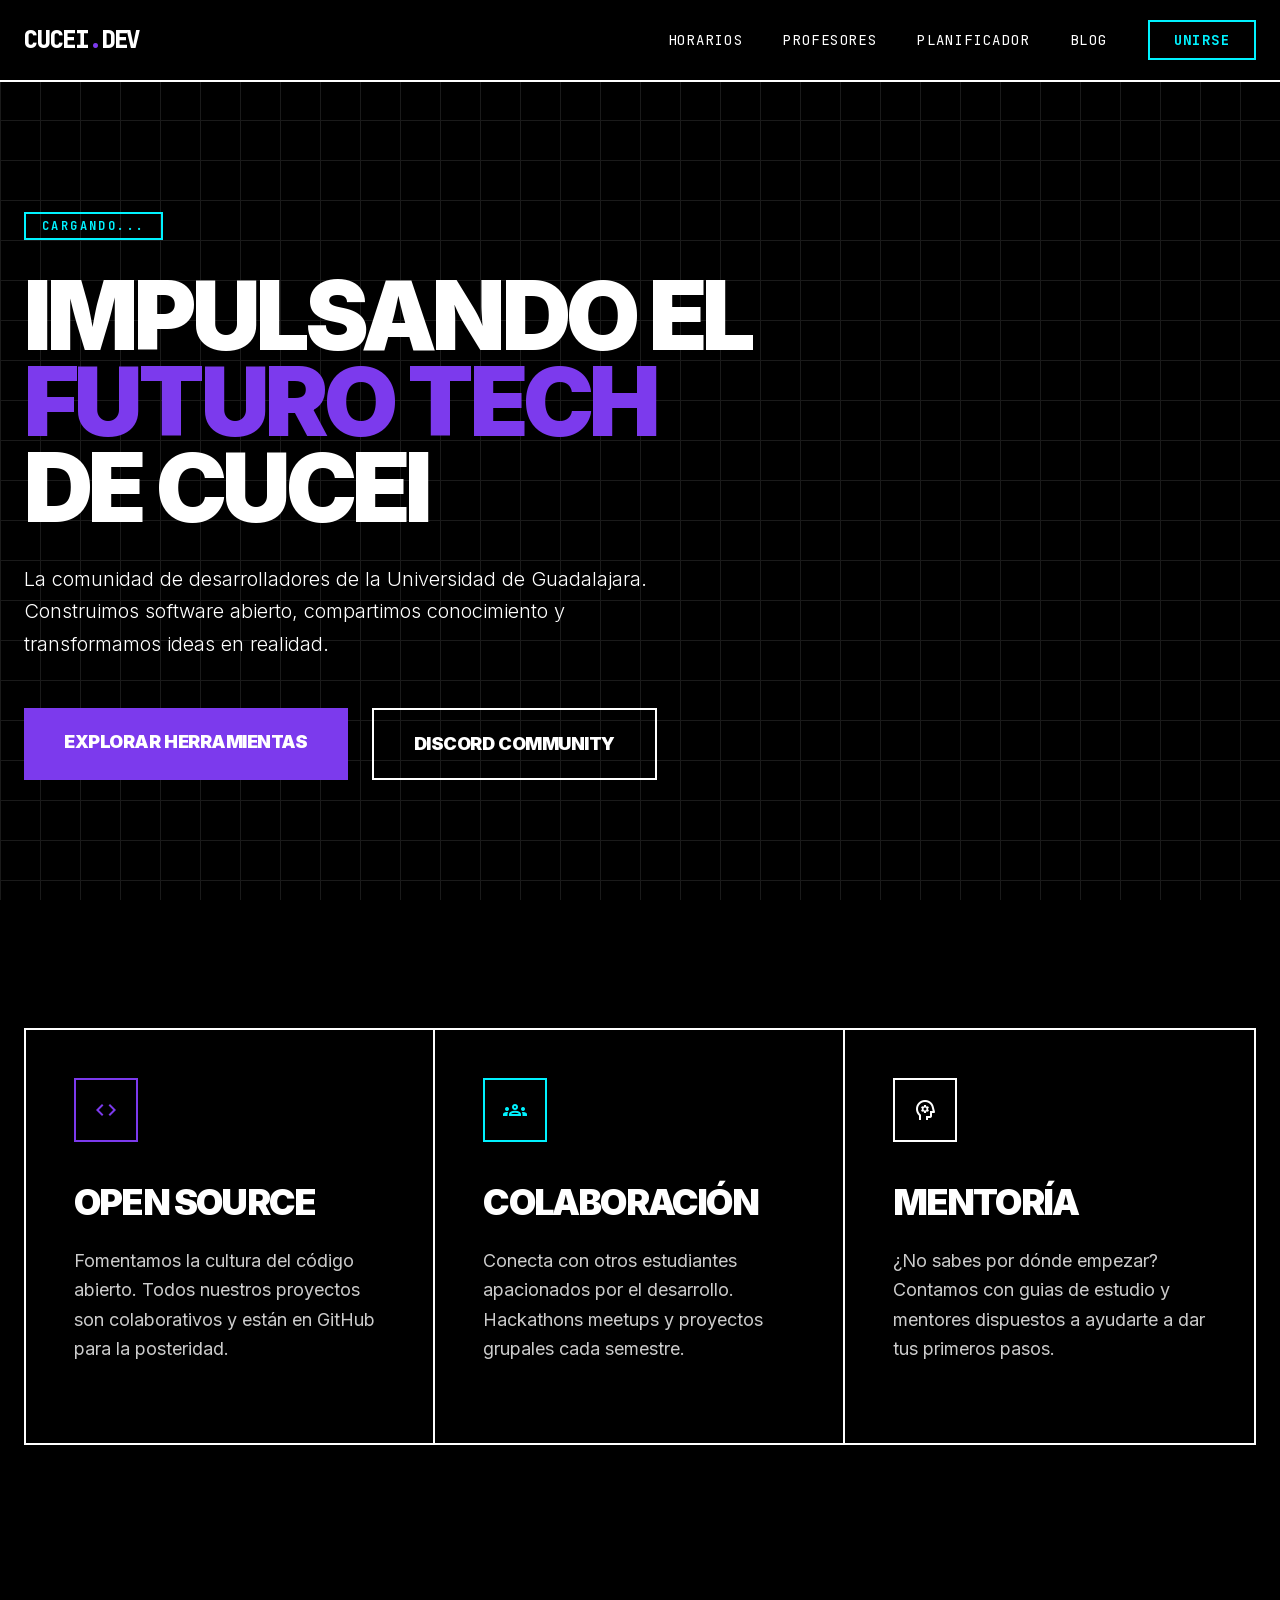
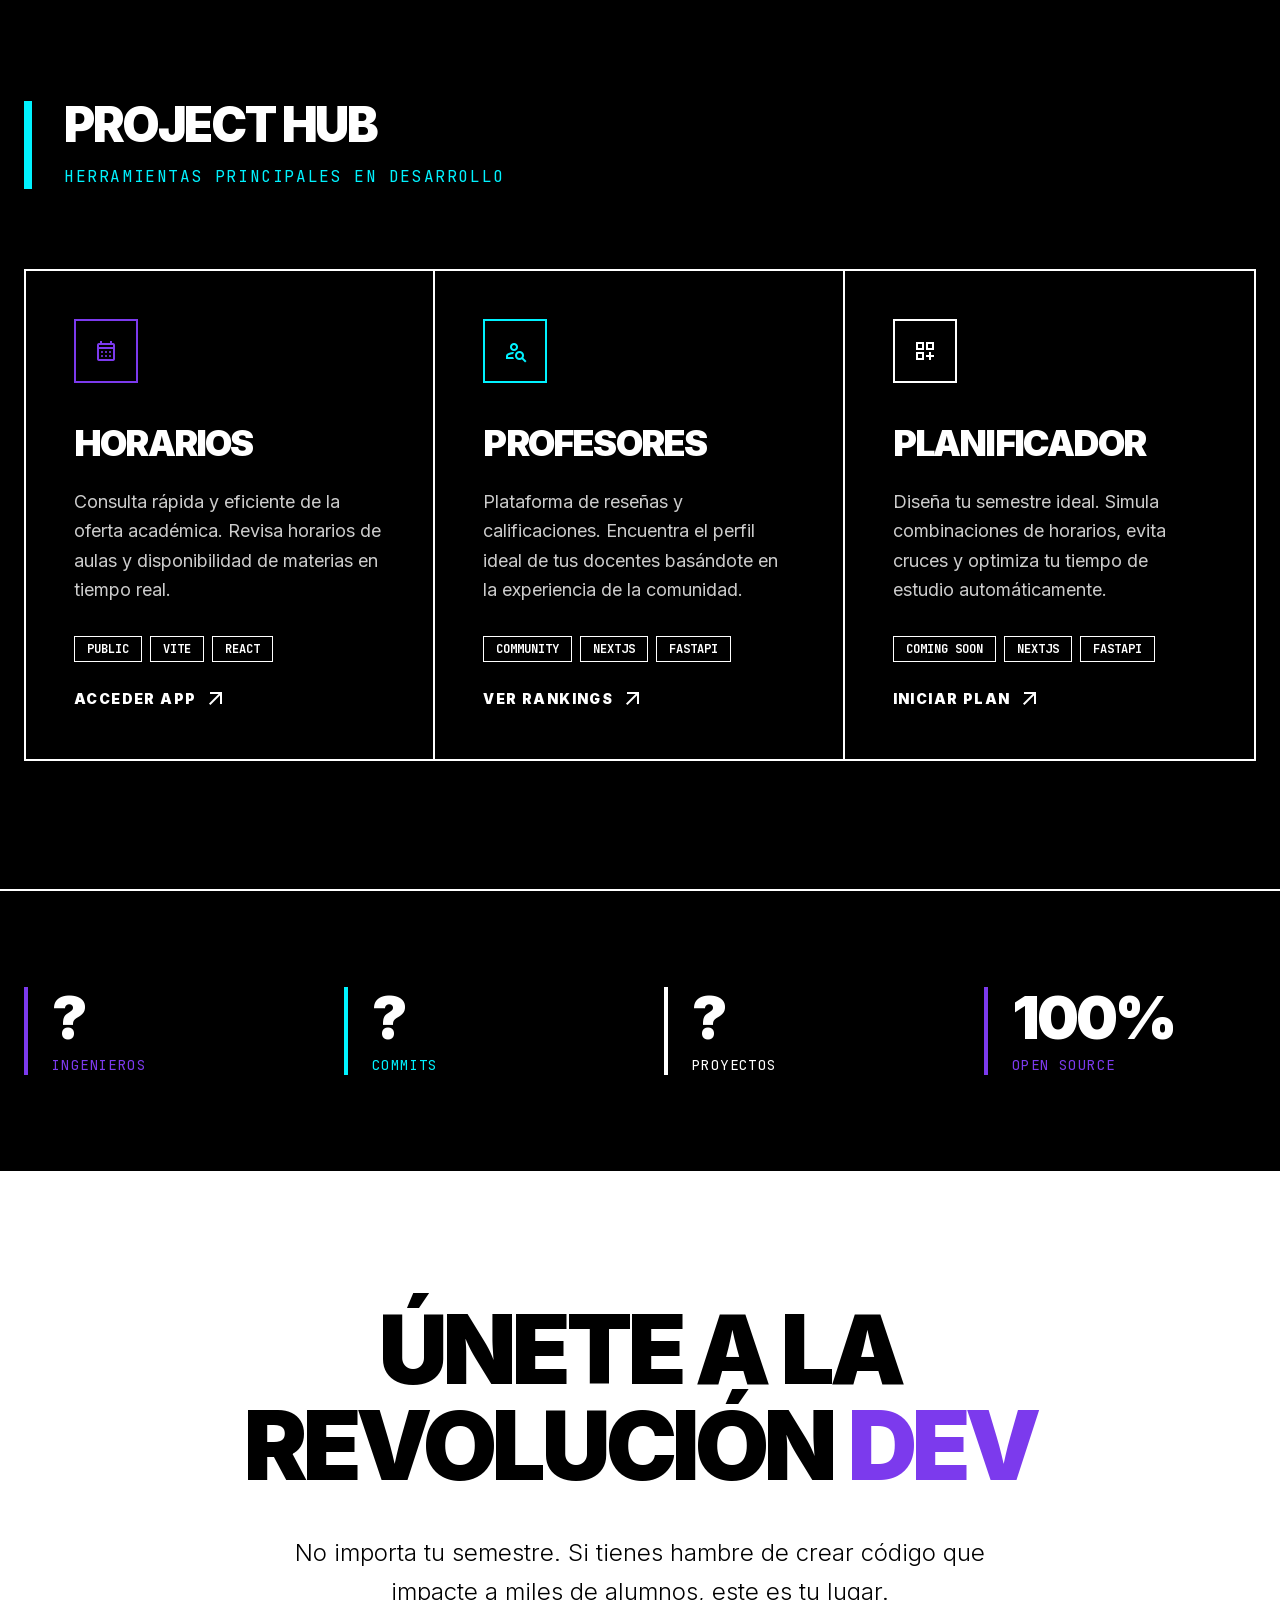
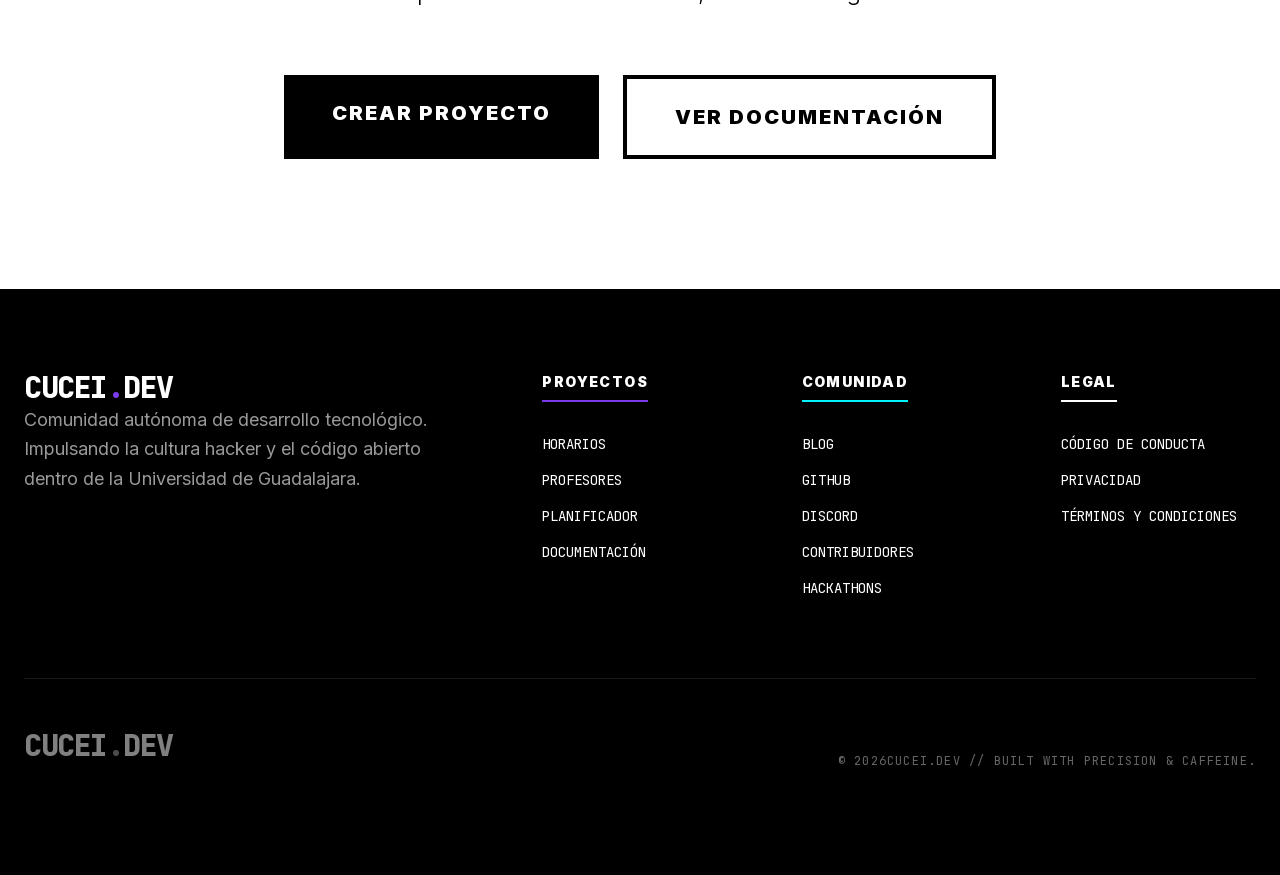
==== commit a52d54fd: "2026-03-31" ====
--- a/index.html
+++ b/index.html
@@ -1,4 +1,4 @@
-<!DOCTYPE html><!--smKi7Fr__yvOjvLVGVCek--><html lang="es"><head><meta charSet="utf-8"/><meta name="viewport" content="width=device-width, initial-scale=1"/><link rel="preload" href="/_next/static/media/70bc3e132a0a741e-s.p.15008bfb.woff2" as="font" crossorigin="" type="font/woff2"/><link rel="preload" href="/_next/static/media/83afe278b6a6bb3c-s.p.3a6ba036.woff2" as="font" crossorigin="" type="font/woff2"/><link rel="stylesheet" href="/_next/static/chunks/d5c0ef620f743f01.css" data-precedence="next"/><link rel="preload" as="script" fetchPriority="low" href="/_next/static/chunks/5c56ae189ccedda0.js"/><script src="/_next/static/chunks/806bdb8e4a6a9b95.js" async=""></script><script src="/_next/static/chunks/aee6c7720838f8a2.js" async=""></script><script src="/_next/static/chunks/58665f1783672c50.js" async=""></script><script src="/_next/static/chunks/turbopack-61ca3724616ce016.js" async=""></script><script src="/_next/static/chunks/18f38dbeee9f54d3.js" async=""></script><script src="/_next/static/chunks/1d8e8e8bdb64ef81.js" async=""></script><script src="/_next/static/chunks/ff1a16fafef87110.js" async=""></script><script src="/_next/static/chunks/d2be314c3ece3fbe.js" async=""></script><meta name="next-size-adjust" content=""/><title>CUCEI.DEV</title><meta name="description" content="Comunidad independiente de desarrollo tecnológico de los alumnos de CUCEI, Universidad de Guadalajara."/><script src="/_next/static/chunks/a6dad97d9634a72d.js" noModule=""></script></head><body class="inter_5e89cbca-module__XMex2G__variable jetbrains_mono_7dea1b4c-module__7ibYFq__variable antialiased bg-black text-white"><div hidden=""><!--$--><!--/$--></div><nav class="fixed top-0 w-full z-50 bg-black border-b-2 border-white"><div class="max-w-7xl mx-auto px-6"><div class="flex justify-between items-center h-20"><div class="flex items-center"><a class="font-mono text-2xl font-extrabold tracking-tighter text-white" href="/">CUCEI<span class="text-primary">.</span>DEV</a></div><div class="hidden md:flex items-center space-x-10 font-mono text-sm uppercase tracking-widest"><a class="hover:text-primary transition-colors" href="https://horarios.cucei.dev">Horarios</a><a class="hover:text-primary transition-colors" href="/#profesores">Profesores</a><a class="hover:text-primary transition-colors" href="/#planificador">Planificador</a><a class="hover:text-primary transition-colors" href="/blog/">Blog</a><a class="border-2 border-neon text-neon px-6 py-2 hover:bg-neon hover:text-black transition-all font-bold" href="/#join">UNIRSE</a></div></div></div></nav><section class="relative min-h-screen flex items-center pt-20 grid-pattern"><div class="max-w-7xl mx-auto px-6 relative z-10 w-full"><div class="max-w-4xl"><div class="inline-block px-4 py-1 border-2 border-neon text-neon font-mono text-xs mb-8 uppercase tracking-[0.2em] font-bold mt-3">CARGANDO...</div><h1 class="text-5xl md:text-7xl lg:text-8xl font-black mb-8 leading-[0.9] tracking-tighter uppercase">Impulsando el <br/><span class="text-primary">futuro tech</span> <br/>de CUCEI</h1><p class="md:text-xl text-white font-light mb-12 max-w-2xl leading-relaxed">La comunidad de desarrolladores de la Universidad de Guadalajara. Construimos software abierto, compartimos conocimiento y transformamos ideas en realidad.</p><div class="flex flex-wrap gap-6"><a class="bg-primary text-white px-10 py-5 font-black lg:text-lg uppercase tracking-tight hover:bg-white hover:text-primary transition-colors" href="#projects">Explorar Herramientas</a><a class="border-2 border-white text-white px-10 py-5 font-black lg:text-lg uppercase tracking-tight hover:bg-white hover:text-black transition-colors" href="#">Discord Community</a></div></div></div></section><section class="py-32 bg-black scroll-mt-20" id="about"><div class="max-w-7xl mx-auto px-6"><div class="grid lg:grid-cols-3 gap-0 border-2 border-white"><div class="p-12 flex flex-col justify-between group transition-colors
+<!DOCTYPE html><html lang="es"><head><meta charSet="utf-8"/><meta name="viewport" content="width=device-width, initial-scale=1"/><link rel="preload" href="/_next/static/media/70bc3e132a0a741e-s.p.1409xf.ylxg8g.woff2" as="font" crossorigin="" type="font/woff2"/><link rel="preload" href="/_next/static/media/83afe278b6a6bb3c-s.p.0q-301v4kxxnr.woff2" as="font" crossorigin="" type="font/woff2"/><link rel="stylesheet" href="/_next/static/chunks/0zx~mjfcycnyb.css" data-precedence="next"/><link rel="preload" as="script" fetchPriority="low" href="/_next/static/chunks/0gxwci3e5-ykx.js"/><script src="/_next/static/chunks/0dgq26a5_oy.a.js" async=""></script><script src="/_next/static/chunks/0h4bq73pogmtb.js" async=""></script><script src="/_next/static/chunks/0i~93fld3ugu2.js" async=""></script><script src="/_next/static/chunks/turbopack-0t.stblfnq.x_.js" async=""></script><script src="/_next/static/chunks/16ty2921ivfs3.js" async=""></script><script src="/_next/static/chunks/0d3shmwh5_nmn.js" async=""></script><script src="/_next/static/chunks/0ebyf0xtbj2vt.js" async=""></script><link rel="apple-touch-icon" sizes="57x57" href="/apple-icon-57x57.png"/><link rel="apple-touch-icon" sizes="60x60" href="/apple-icon-60x60.png"/><link rel="apple-touch-icon" sizes="72x72" href="/apple-icon-72x72.png"/><link rel="apple-touch-icon" sizes="76x76" href="/apple-icon-76x76.png"/><link rel="apple-touch-icon" sizes="114x114" href="/apple-icon-114x114.png"/><link rel="apple-touch-icon" sizes="120x120" href="/apple-icon-120x120.png"/><link rel="apple-touch-icon" sizes="144x144" href="/apple-icon-144x144.png"/><link rel="apple-touch-icon" sizes="152x152" href="/apple-icon-152x152.png"/><link rel="apple-touch-icon" sizes="180x180" href="/apple-icon-180x180.png"/><link rel="icon" type="image/png" sizes="192x192" href="/android-icon-192x192.png"/><link rel="icon" type="image/png" sizes="32x32" href="/favicon-32x32.png"/><link rel="icon" type="image/png" sizes="96x96" href="/favicon-96x96.png"/><link rel="icon" type="image/png" sizes="16x16" href="/favicon-16x16.png"/><link rel="manifest" href="/manifest.json"/><meta name="msapplication-TileColor" content="#6931C9"/><meta name="msapplication-TileImage" content="/ms-icon-144x144.png"/><meta name="theme-color" content="#6931C9"/><meta name="next-size-adjust" content=""/><title>CUCEI.DEV</title><meta name="description" content="Comunidad independiente de desarrollo tecnológico de los alumnos de CUCEI, Universidad de Guadalajara."/><script src="/_next/static/chunks/03~yq9q893hmn.js" noModule=""></script></head><body class="inter_5e89cbca-module__XMex2G__variable jetbrains_mono_7dea1b4c-module__7ibYFq__variable antialiased bg-black text-white"><div hidden=""><!--$--><!--/$--></div><nav class="fixed top-0 w-full z-50 bg-black border-b-2 border-white"><div class="max-w-7xl mx-auto px-6"><div class="flex justify-between items-center h-20"><div class="flex items-center"><a class="font-mono text-2xl font-extrabold tracking-tighter text-white" href="/">CUCEI<span class="text-primary">.</span>DEV</a></div><div class="hidden md:flex items-center space-x-10 font-mono text-sm uppercase tracking-widest"><a class="hover:text-primary transition-colors" href="https://horarios.cucei.dev">Horarios</a><a class="hover:text-primary transition-colors" href="/#profesores">Profesores</a><a class="hover:text-primary transition-colors" href="/#planificador">Planificador</a><a class="hover:text-primary transition-colors" href="/blog/">Blog</a><a class="border-2 border-neon text-neon px-6 py-2 hover:bg-neon hover:text-black transition-all font-bold" href="/#join">UNIRSE</a></div></div></div></nav><section class="relative min-h-screen flex items-center pt-20 grid-pattern"><div class="max-w-7xl mx-auto px-6 relative z-10 w-full"><div class="max-w-4xl"><div class="inline-block px-4 py-1 border-2 border-neon text-neon font-mono text-xs mb-8 uppercase tracking-[0.2em] font-bold mt-3">CARGANDO...</div><h1 class="text-5xl md:text-7xl lg:text-8xl font-black mb-8 leading-[0.9] tracking-tighter uppercase">Impulsando el <br/><span class="text-primary">futuro tech</span> <br/>de CUCEI</h1><p class="md:text-xl text-white font-light mb-12 max-w-2xl leading-relaxed">La comunidad de desarrolladores de la Universidad de Guadalajara. Construimos software abierto, compartimos conocimiento y transformamos ideas en realidad.</p><div class="flex flex-wrap gap-6"><a class="bg-primary text-white px-10 py-5 font-black lg:text-lg uppercase tracking-tight hover:bg-white hover:text-primary transition-colors" href="#projects">Explorar Herramientas</a><a class="border-2 border-white text-white px-10 py-5 font-black lg:text-lg uppercase tracking-tight hover:bg-white hover:text-black transition-colors" href="#">Discord Community</a></div></div></div></section><section class="py-32 bg-black scroll-mt-20" id="about"><div class="max-w-7xl mx-auto px-6"><div class="grid lg:grid-cols-3 gap-0 border-2 border-white"><div class="p-12 flex flex-col justify-between group transition-colors
         hover:bg-white hover:text-black
         border-b-2 lg:border-b-0 lg:border-r-2 border-white
       "><div><div class="w-16 h-16 border-2 flex items-center justify-center mb-10 transition-colors
@@ -46,4 +46,4 @@
             text-white
             group-hover:bg-white
             group-hover:text-primary
-          "><span class="material-symbols-outlined text-4xl">dashboard_customize</span></div><h3 class="text-2xl md:text-3xl lg:text-4xl font-black mb-6 uppercase tracking-tighter">Planificador</h3><p class="md:text-lg leading-relaxed mb-8 opacity-80 group-hover:opacity-100">Diseña tu semestre ideal. Simula combinaciones de horarios, evita cruces y optimiza tu tiempo de estudio automáticamente.</p></div><div class="space-y-6"><div class="flex flex-wrap gap-2"><span class="px-3 py-1 border border-current text-xs font-mono font-bold uppercase">Coming soon</span><span class="px-3 py-1 border border-current text-xs font-mono font-bold uppercase">NextJS</span><span class="px-3 py-1 border border-current text-xs font-mono font-bold uppercase">FastAPI</span></div><a class="inline-flex items-center gap-2 font-black uppercase tracking-widest text-sm hover:underline" href="#">Iniciar Plan <span class="material-symbols-outlined">arrow_outward</span></a></div></div></div></div></section><section class="py-24 bg-black border-y-2 border-white"><div class="max-w-7xl mx-auto px-6"><div class="grid md:grid-cols-2 lg:grid-cols-4 gap-12"><div class="border-l-4 border-primary pl-6"><div class="text-6xl font-black mb-2 tracking-tighter">?</div><div class="font-mono text-sm uppercase tracking-widest text-primary">Ingenieros</div></div><div class="border-l-4 border-neon pl-6"><div class="text-6xl font-black mb-2 tracking-tighter">?</div><div class="font-mono text-sm uppercase tracking-widest text-neon">Commits</div></div><div class="border-l-4 border-white pl-6"><div class="text-6xl font-black mb-2 tracking-tighter">?</div><div class="font-mono text-sm uppercase tracking-widest text-white">Proyectos</div></div><div class="border-l-4 border-primary pl-6"><div class="text-6xl font-black mb-2 tracking-tighter">100%</div><div class="font-mono text-sm uppercase tracking-widest text-primary">Open Source</div></div></div></div></section><section class="py-32 bg-white text-black scroll-mt-20" id="join"><div class="max-w-7xl mx-auto px-6 text-center"><h2 class="text-5xl md:text-6xl lg:text-8xl font-black uppercase tracking-tighter mb-10 leading-none">Únete a la <br/> Revolución <span class="text-primary">Dev</span></h2><p class="text-xl lg:text-2xl font-light mb-16 max-w-3xl mx-auto leading-relaxed">No importa tu semestre. Si tienes hambre de crear código que impacte a miles de alumnos, este es tu lugar.</p><div class="flex flex-col sm:flex-row gap-6 justify-center"><a class="bg-black text-white px-6 py-4 md:px-12 md:py-6 font-black md:text-xl uppercase tracking-widest hover:bg-primary transition-colors" href="/dev/">Crear Proyecto</a><a href="https://api.cucei.dev/redoc" class="border-4 border-black text-black px-6 py-4 md:px-12 md:py-6 font-black md:text-xl uppercase tracking-widest hover:bg-black hover:text-white transition-all">Ver Documentación</a></div></div></section><!--$--><!--/$--><footer class="bg-black py-20 border-t-2 border-white"><div class="max-w-7xl mx-auto px-6"><div class="grid md:grid-cols-2 lg:grid-cols-5 gap-16 mb-20"><div class="lg:col-span-2"><a class="font-mono text-3xl font-black text-white mb-8 tracking-tighter uppercase" href="/">CUCEI<span class="text-primary">.</span>DEV</a><p class="text-white/60 text-lg leading-relaxed max-w-md">Comunidad autónoma de desarrollo tecnológico. Impulsando la cultura hacker y el código abierto dentro de la Universidad de Guadalajara.</p></div><div><h5 class="text-white font-black uppercase tracking-widest mb-8 text-sm border-b-2 border-primary pb-2 inline-block">Proyectos</h5><ul class="space-y-4 font-mono text-sm uppercase"><li><a class="hover:text-primary transition-colors" href="https://horarios.cucei.dev">Horarios</a></li><li><a class="hover:text-primary transition-colors" href="/#profesores">Profesores</a></li><li><a class="hover:text-primary transition-colors" href="/#planificador">Planificador</a></li><li><a class="hover:text-primary transition-colors" href="https://api.cucei.dev/redoc">Documentación</a></li></ul></div><div><h5 class="text-white font-black uppercase tracking-widest mb-8 text-sm border-b-2 border-neon pb-2 inline-block">Comunidad</h5><ul class="space-y-4 font-mono text-sm uppercase"><li><a class="hover:text-neon transition-colors" href="/blog/">Blog</a></li><li><a class="hover:text-neon transition-colors" href="https://github.com/cucei-dev">GitHub</a></li><li><a class="hover:text-neon transition-colors" href="#">Discord</a></li><li><a class="hover:text-neon transition-colors" href="/team/">Contribuidores</a></li><li><a class="hover:text-neon transition-colors" href="/hack/">Hackathons</a></li></ul></div><div><h5 class="text-white font-black uppercase tracking-widest mb-8 text-sm border-b-2 border-white pb-2 inline-block">Legal</h5><ul class="space-y-4 font-mono text-sm uppercase"><li><a class="hover:text-primary transition-colors" href="/conducta/">Código de Conducta</a></li><li><a class="hover:text-primary transition-colors" href="/privacidad/">Privacidad</a></li><li><a class="hover:text-primary transition-colors" href="/condiciones/">Términos y Condiciones</a></li></ul></div></div><div class="pt-12 border-t border-white/10 flex flex-col md:flex-row justify-between items-center gap-10"><div class="flex items-center gap-8 grayscale brightness-200 opacity-50"><a class="font-mono text-3xl font-black text-white mb-8 tracking-tighter uppercase" href="/">CUCEI<span class="text-primary">.</span>DEV</a></div><p class="text-xs font-mono text-white/40 uppercase tracking-widest">© <!-- -->2026<!-- --> cucei.dev // Built with precision &amp; caffeine.</p></div></div></footer><script src="/_next/static/chunks/5c56ae189ccedda0.js" id="_R_" async=""></script><script>(self.__next_f=self.__next_f||[]).push([0])</script><script>self.__next_f.push([1,"1:\"$Sreact.fragment\"\n2:I[22016,[\"/_next/static/chunks/18f38dbeee9f54d3.js\",\"/_next/static/chunks/1d8e8e8bdb64ef81.js\"],\"\"]\n3:I[39756,[\"/_next/static/chunks/ff1a16fafef87110.js\",\"/_next/static/chunks/d2be314c3ece3fbe.js\"],\"default\"]\n4:I[37457,[\"/_next/static/chunks/ff1a16fafef87110.js\",\"/_next/static/chunks/d2be314c3ece3fbe.js\"],\"default\"]\nd:I[68027,[\"/_next/static/chunks/ff1a16fafef87110.js\",\"/_next/static/chunks/d2be314c3ece3fbe.js\"],\"default\"]\n:HL[\"/_next/static/chunks/d5c0ef620f743f01.css\",\"style\"]\n:HL[\"/_next/static/media/70bc3e132a0a741e-s.p.15008bfb.woff2\",\"font\",{\"crossOrigin\":\"\",\"type\":\"font/woff2\"}]\n:HL[\"/_next/static/media/83afe278b6a6bb3c-s.p.3a6ba036.woff2\",\"font\",{\"crossOrigin\":\"\",\"type\":\"font/woff2\"}]\n"])</script><script>self.__next_f.push([1,"0:{\"P\":null,\"b\":\"smKi7Fr__yvOjvLVGVCek\",\"c\":[\"\",\"\"],\"q\":\"\",\"i\":false,\"f\":[[[\"\",{\"children\":[\"__PAGE__\",{}]},\"$undefined\",\"$undefined\",true],[[\"$\",\"$1\",\"c\",{\"children\":[[[\"$\",\"link\",\"0\",{\"rel\":\"stylesheet\",\"href\":\"/_next/static/chunks/d5c0ef620f743f01.css\",\"precedence\":\"next\",\"crossOrigin\":\"$undefined\",\"nonce\":\"$undefined\"}],[\"$\",\"script\",\"script-0\",{\"src\":\"/_next/static/chunks/18f38dbeee9f54d3.js\",\"async\":true,\"nonce\":\"$undefined\"}]],[\"$\",\"html\",null,{\"lang\":\"es\",\"children\":[\"$\",\"body\",null,{\"className\":\"inter_5e89cbca-module__XMex2G__variable jetbrains_mono_7dea1b4c-module__7ibYFq__variable antialiased bg-black text-white\",\"children\":[[\"$\",\"nav\",null,{\"className\":\"fixed top-0 w-full z-50 bg-black border-b-2 border-white\",\"children\":[\"$\",\"div\",null,{\"className\":\"max-w-7xl mx-auto px-6\",\"children\":[\"$\",\"div\",null,{\"className\":\"flex justify-between items-center h-20\",\"children\":[[\"$\",\"div\",null,{\"className\":\"flex items-center\",\"children\":[\"$\",\"$L2\",null,{\"href\":\"/\",\"className\":\"font-mono text-2xl font-extrabold tracking-tighter text-white\",\"children\":[\"CUCEI\",[\"$\",\"span\",null,{\"className\":\"text-primary\",\"children\":\".\"}],\"DEV\"]}]}],[\"$\",\"div\",null,{\"className\":\"hidden md:flex items-center space-x-10 font-mono text-sm uppercase tracking-widest\",\"children\":[[\"$\",\"$L2\",null,{\"className\":\"hover:text-primary transition-colors\",\"href\":\"https://horarios.cucei.dev\",\"children\":\"Horarios\"}],[\"$\",\"$L2\",null,{\"className\":\"hover:text-primary transition-colors\",\"href\":\"/#profesores\",\"children\":\"Profesores\"}],[\"$\",\"$L2\",null,{\"className\":\"hover:text-primary transition-colors\",\"href\":\"/#planificador\",\"children\":\"Planificador\"}],[\"$\",\"$L2\",null,{\"className\":\"hover:text-primary transition-colors\",\"href\":\"/blog\",\"children\":\"Blog\"}],[\"$\",\"$L2\",null,{\"className\":\"border-2 border-neon text-neon px-6 py-2 hover:bg-neon hover:text-black transition-all font-bold\",\"href\":\"/#join\",\"children\":\"UNIRSE\"}]]}]]}]}]}],[\"$\",\"$L3\",null,{\"parallelRouterKey\":\"children\",\"error\":\"$undefined\",\"errorStyles\":\"$undefined\",\"errorScripts\":\"$undefined\",\"template\":[\"$\",\"$L4\",null,{}],\"templateStyles\":\"$undefined\",\"templateScripts\":\"$undefined\",\"notFound\":[[[\"$\",\"title\",null,{\"children\":\"404: This page could not be found.\"}],[\"$\",\"div\",null,{\"style\":{\"fontFamily\":\"system-ui,\\\"Segoe UI\\\",Roboto,Helvetica,Arial,sans-serif,\\\"Apple Color Emoji\\\",\\\"Segoe UI Emoji\\\"\",\"height\":\"100vh\",\"textAlign\":\"center\",\"display\":\"flex\",\"flexDirection\":\"column\",\"alignItems\":\"center\",\"justifyContent\":\"center\"},\"children\":[\"$\",\"div\",null,{\"children\":[[\"$\",\"style\",null,{\"dangerouslySetInnerHTML\":{\"__html\":\"body{color:#000;background:#fff;margin:0}.next-error-h1{border-right:1px solid rgba(0,0,0,.3)}@media (prefers-color-scheme:dark){body{color:#fff;background:#000}.next-error-h1{border-right:1px solid rgba(255,255,255,.3)}}\"}}],[\"$\",\"h1\",null,{\"className\":\"next-error-h1\",\"style\":{\"display\":\"inline-block\",\"margin\":\"0 20px 0 0\",\"padding\":\"0 23px 0 0\",\"fontSize\":24,\"fontWeight\":500,\"verticalAlign\":\"top\",\"lineHeight\":\"49px\"},\"children\":404}],[\"$\",\"div\",null,{\"style\":{\"display\":\"inline-block\"},\"children\":[\"$\",\"h2\",null,{\"style\":{\"fontSize\":14,\"fontWeight\":400,\"lineHeight\":\"49px\",\"margin\":0},\"children\":\"This page could not be found.\"}]}]]}]}]],[]],\"forbidden\":\"$undefined\",\"unauthorized\":\"$undefined\"}],[\"$\",\"footer\",null,{\"className\":\"bg-black py-20 border-t-2 border-white\",\"children\":[\"$\",\"div\",null,{\"className\":\"max-w-7xl mx-auto px-6\",\"children\":[[\"$\",\"div\",null,{\"className\":\"grid md:grid-cols-2 lg:grid-cols-5 gap-16 mb-20\",\"children\":[[\"$\",\"div\",null,{\"className\":\"lg:col-span-2\",\"children\":[[\"$\",\"$L2\",null,{\"href\":\"/\",\"className\":\"font-mono text-3xl font-black text-white mb-8 tracking-tighter uppercase\",\"children\":[\"CUCEI\",[\"$\",\"span\",null,{\"className\":\"text-primary\",\"children\":\".\"}],\"DEV\"]}],[\"$\",\"p\",null,{\"className\":\"text-white/60 text-lg leading-relaxed max-w-md\",\"children\":\"Comunidad autónoma de desarrollo tecnológico. Impulsando la cultura hacker y el código abierto dentro de la Universidad de Guadalajara.\"}]]}],[\"$\",\"div\",null,{\"children\":[[\"$\",\"h5\",null,{\"className\":\"text-white font-black uppercase tracking-widest mb-8 text-sm border-b-2 border-primary pb-2 inline-block\",\"children\":\"Proyectos\"}],[\"$\",\"ul\",null,{\"className\":\"space-y-4 font-mono text-sm uppercase\",\"children\":[[\"$\",\"li\",null,{\"children\":[\"$\",\"$L2\",null,{\"className\":\"hover:text-primary transition-colors\",\"href\":\"https://horarios.cucei.dev\",\"children\":\"Horarios\"}]}],[\"$\",\"li\",null,{\"children\":\"$L5\"}],\"$L6\",\"$L7\"]}]]}],\"$L8\",\"$L9\"]}],\"$La\"]}]}]]}]}]]}],{\"children\":[\"$Lb\",{},null,false,false]},null,false,false],\"$Lc\",false]],\"m\":\"$undefined\",\"G\":[\"$d\",[]],\"S\":true}\n"])</script><script>self.__next_f.push([1,"e:I[32177,[\"/_next/static/chunks/18f38dbeee9f54d3.js\",\"/_next/static/chunks/1d8e8e8bdb64ef81.js\"],\"default\"]\nf:I[31534,[\"/_next/static/chunks/18f38dbeee9f54d3.js\",\"/_next/static/chunks/1d8e8e8bdb64ef81.js\"],\"default\"]\n16:I[97367,[\"/_next/static/chunks/ff1a16fafef87110.js\",\"/_next/static/chunks/d2be314c3ece3fbe.js\"],\"ViewportBoundary\"]\n18:I[97367,[\"/_next/static/chunks/ff1a16fafef87110.js\",\"/_next/static/chunks/d2be314c3ece3fbe.js\"],\"MetadataBoundary\"]\n19:\"$Sreact.suspense\"\n5:[\"$\",\"$L2\",null,{\"className\":\"hover:text-primary transition-colors\",\"href\":\"/#profesores\",\"children\":\"Profesores\"}]\n6:[\"$\",\"li\",null,{\"children\":[\"$\",\"$L2\",null,{\"className\":\"hover:text-primary transition-colors\",\"href\":\"/#planificador\",\"children\":\"Planificador\"}]}]\n7:[\"$\",\"li\",null,{\"children\":[\"$\",\"a\",null,{\"className\":\"hover:text-primary transition-colors\",\"href\":\"https://api.cucei.dev/redoc\",\"children\":\"Documentación\"}]}]\n8:[\"$\",\"div\",null,{\"children\":[[\"$\",\"h5\",null,{\"className\":\"text-white font-black uppercase tracking-widest mb-8 text-sm border-b-2 border-neon pb-2 inline-block\",\"children\":\"Comunidad\"}],[\"$\",\"ul\",null,{\"className\":\"space-y-4 font-mono text-sm uppercase\",\"children\":[[\"$\",\"li\",null,{\"children\":[\"$\",\"$L2\",null,{\"className\":\"hover:text-neon transition-colors\",\"href\":\"/blog\",\"children\":\"Blog\"}]}],[\"$\",\"li\",null,{\"children\":[\"$\",\"a\",null,{\"className\":\"hover:text-neon transition-colors\",\"href\":\"https://github.com/cucei-dev\",\"children\":\"GitHub\"}]}],[\"$\",\"li\",null,{\"children\":[\"$\",\"a\",null,{\"className\":\"hover:text-neon transition-colors\",\"href\":\"#\",\"children\":\"Discord\"}]}],[\"$\",\"li\",null,{\"children\":[\"$\",\"$L2\",null,{\"className\":\"hover:text-neon transition-colors\",\"href\":\"/team\",\"children\":\"Contribuidores\"}]}],[\"$\",\"li\",null,{\"children\":[\"$\",\"$L2\",null,{\"className\":\"hover:text-neon transition-colors\",\"href\":\"/hack\",\"children\":\"Hackathons\"}]}]]}]]}]\n9:[\"$\",\"div\",null,{\"children\":[[\"$\",\"h5\",null,{\"className\":\"text-white font-black uppercase tracking-widest mb-8 text-sm border-b-2 border-white pb-2 inline-block\",\"children\":\"Legal\"}],[\"$\",\"ul\",null,{\"className\":\"space-y-4 font-mono text-sm uppercase\",\"children\":[[\"$\",\"li\",null,{\"children\":[\"$\",\"$L2\",null,{\"className\":\"hover:text-primary transition-colors\",\"href\":\"/conducta\",\"children\":\"Código de Conducta\"}]}],[\"$\",\"li\",null,{\"children\":[\"$\",\"$L2\",null,{\"className\":\"hover:text-primary transition-colors\",\"href\":\"/privacidad\",\"children\":\"Privacidad\"}]}],[\"$\",\"li\",null,{\"children\":[\"$\",\"$L2\",null,{\"className\":\"hover:text-primary transition-colors\",\"href\":\"/condiciones\",\"children\":\"Términos y Condiciones\"}]}]]}]]}]\na:[\"$\",\"div\",null,{\"className\":\"pt-12 border-t border-white/10 flex flex-col md:flex-row justify-between items-center gap-10\",\"children\":[[\"$\",\"div\",null,{\"className\":\"flex items-center gap-8 grayscale brightness-200 opacity-50\",\"children\":[\"$\",\"$L2\",null,{\"href\":\"/\",\"className\":\"font-mono text-3xl font-black text-white mb-8 tracking-tighter uppercase\",\"children\":[\"CUCEI\",[\"$\",\"span\",null,{\"className\":\"text-primary\",\"children\":\".\"}],\"DEV\"]}]}],[\"$\",\"p\",null,{\"className\":\"text-xs font-mono text-white/40 uppercase tracking-widest\",\"children\":[\"© \",2026,\" cucei.dev // Built with precision \u0026 caffeine.\"]}]]}]\n"])</script><script>self.__next_f.push([1,"b:[\"$\",\"$1\",\"c\",{\"children\":[[[\"$\",\"$Le\",null,{}],[\"$\",\"section\",null,{\"className\":\"py-32 bg-black scroll-mt-20\",\"id\":\"about\",\"children\":[\"$\",\"div\",null,{\"className\":\"max-w-7xl mx-auto px-6\",\"children\":[\"$\",\"div\",null,{\"className\":\"grid lg:grid-cols-3 gap-0 border-2 border-white\",\"children\":[[\"$\",\"div\",null,{\"className\":\"p-12 flex flex-col justify-between group transition-colors\\n        hover:bg-white hover:text-black\\n        border-b-2 lg:border-b-0 lg:border-r-2 border-white\\n      \",\"children\":[\"$\",\"div\",null,{\"children\":[[\"$\",\"div\",null,{\"className\":\"w-16 h-16 border-2 flex items-center justify-center mb-10 transition-colors\\n            border-primary\\n            text-primary\\n            group-hover:bg-primary\\n            group-hover:text-white\\n          \",\"children\":[\"$\",\"span\",null,{\"className\":\"material-symbols-outlined text-4xl\",\"children\":\"code\"}]}],[\"$\",\"h3\",null,{\"className\":\"text-2xl md:text-3xl lg:text-4xl font-black mb-6 uppercase tracking-tighter\",\"children\":\"Open Source\"}],[\"$\",\"p\",null,{\"className\":\"md:text-lg leading-relaxed mb-8 opacity-80 group-hover:opacity-100\",\"children\":\"Fomentamos la cultura del código abierto. Todos nuestros proyectos son colaborativos y están en GitHub para la posteridad.\"}]]}]}],[\"$\",\"div\",null,{\"className\":\"p-12 flex flex-col justify-between group transition-colors\\n        hover:bg-neon hover:text-black\\n        border-b-2 lg:border-b-0 lg:border-r-2 border-white\\n      \",\"children\":[\"$\",\"div\",null,{\"children\":[[\"$\",\"div\",null,{\"className\":\"w-16 h-16 border-2 flex items-center justify-center mb-10 transition-colors\\n            border-neon\\n            text-neon\\n            group-hover:bg-black\\n            group-hover:text-neon\\n          \",\"children\":[\"$\",\"span\",null,{\"className\":\"material-symbols-outlined text-4xl\",\"children\":\"groups\"}]}],[\"$\",\"h3\",null,{\"className\":\"text-2xl md:text-3xl lg:text-4xl font-black mb-6 uppercase tracking-tighter\",\"children\":\"Colaboración\"}],[\"$\",\"p\",null,{\"className\":\"md:text-lg leading-relaxed mb-8 opacity-80 group-hover:opacity-100\",\"children\":\"Conecta con otros estudiantes apacionados por el desarrollo. Hackathons meetups y proyectos grupales cada semestre.\"}]]}]}],[\"$\",\"div\",null,{\"className\":\"p-12 flex flex-col justify-between group transition-colors\\n        hover:bg-primary hover:text-white\\n        \\n      \",\"children\":[\"$\",\"div\",null,{\"children\":[[\"$\",\"div\",null,{\"className\":\"w-16 h-16 border-2 flex items-center justify-center mb-10 transition-colors\\n            border-white\\n            text-white\\n            group-hover:bg-white\\n            group-hover:text-primary\\n          \",\"children\":[\"$\",\"span\",null,{\"className\":\"material-symbols-outlined text-4xl\",\"children\":\"psychology\"}]}],[\"$\",\"h3\",null,{\"className\":\"text-2xl md:text-3xl lg:text-4xl font-black mb-6 uppercase tracking-tighter\",\"children\":\"Mentoría\"}],[\"$\",\"p\",null,{\"className\":\"md:text-lg leading-relaxed mb-8 opacity-80 group-hover:opacity-100\",\"children\":\"¿No sabes por dónde empezar? Contamos con guias de estudio y mentores dispuestos a ayudarte a dar tus primeros pasos.\"}]]}]}]]}]}]}],[\"$\",\"section\",null,{\"className\":\"py-32 bg-black scroll-mt-20\",\"id\":\"projects\",\"children\":[\"$\",\"div\",null,{\"className\":\"max-w-7xl mx-auto px-6\",\"children\":[[\"$\",\"div\",null,{\"className\":\"flex flex-col mb-20 border-l-8 border-neon pl-8\",\"children\":[[\"$\",\"h2\",null,{\"className\":\"text-5xl font-black uppercase tracking-tighter mb-4\",\"children\":\"Project Hub\"}],[\"$\",\"p\",null,{\"className\":\"text-neon font-mono tracking-widest uppercase\",\"children\":\"Herramientas principales en desarrollo\"}]]}],[\"$\",\"div\",null,{\"className\":\"grid lg:grid-cols-3 gap-0 border-2 border-white\",\"children\":[[\"$\",\"$Lf\",null,{\"id\":\"horarios\",\"icon\":\"calendar_month\",\"name\":\"Horarios\",\"description\":\"Consulta rápida y eficiente de la oferta académica. Revisa horarios de aulas y disponibilidad de materias en tiempo real.\",\"stack\":[\"Public\",\"Vite\",\"React\"],\"linkText\":\"Acceder App\",\"link\":\"https://horarios.cucei.dev\",\"border\":true,\"hoverBgClass\":\"hover:bg-white\",\"hoverTextClass\":\"hover:text-black\",\"iconBorderClass\":\"border-primary\",\"iconTextClass\":\"text-primary\",\"iconHoverBgClass\":\"group-hover:bg-primary\",\"iconHoverTextClass\":\"group-hover:text-white\"}],\"$L10\",\"$L11\"]}]]}]}],\"$L12\",\"$L13\"],[\"$L14\"],\"$L15\"]}]\n"])</script><script>self.__next_f.push([1,"c:[\"$\",\"$1\",\"h\",{\"children\":[null,[\"$\",\"$L16\",null,{\"children\":\"$L17\"}],[\"$\",\"div\",null,{\"hidden\":true,\"children\":[\"$\",\"$L18\",null,{\"children\":[\"$\",\"$19\",null,{\"name\":\"Next.Metadata\",\"children\":\"$L1a\"}]}]}],[\"$\",\"meta\",null,{\"name\":\"next-size-adjust\",\"content\":\"\"}]]}]\n"])</script><script>self.__next_f.push([1,"1b:I[97367,[\"/_next/static/chunks/ff1a16fafef87110.js\",\"/_next/static/chunks/d2be314c3ece3fbe.js\"],\"OutletBoundary\"]\n10:[\"$\",\"$Lf\",null,{\"id\":\"profesores\",\"icon\":\"person_search\",\"name\":\"Profesores\",\"description\":\"Plataforma de reseñas y calificaciones. Encuentra el perfil ideal de tus docentes basándote en la experiencia de la comunidad.\",\"stack\":[\"Community\",\"NextJS\",\"FastAPI\"],\"linkText\":\"Ver Rankings\",\"link\":\"#\",\"border\":true,\"hoverBgClass\":\"hover:bg-neon\",\"hoverTextClass\":\"hover:text-black\",\"iconBorderClass\":\"border-neon\",\"iconTextClass\":\"text-neon\",\"iconHoverBgClass\":\"group-hover:bg-black\",\"iconHoverTextClass\":\"group-hover:text-neon\"}]\n11:[\"$\",\"$Lf\",null,{\"id\":\"planificador\",\"icon\":\"dashboard_customize\",\"name\":\"Planificador\",\"description\":\"Diseña tu semestre ideal. Simula combinaciones de horarios, evita cruces y optimiza tu tiempo de estudio automáticamente.\",\"stack\":[\"Coming soon\",\"NextJS\",\"FastAPI\"],\"linkText\":\"Iniciar Plan\",\"link\":\"#\",\"hoverBgClass\":\"hover:bg-primary\",\"hoverTextClass\":\"hover:text-white\",\"iconBorderClass\":\"border-white\",\"iconTextClass\":\"text-white\",\"iconHoverBgClass\":\"group-hover:bg-white\",\"iconHoverTextClass\":\"group-hover:text-primary\"}]\n12:[\"$\",\"section\",null,{\"className\":\"py-24 bg-black border-y-2 border-white\",\"children\":[\"$\",\"div\",null,{\"className\":\"max-w-7xl mx-auto px-6\",\"children\":[\"$\",\"div\",null,{\"className\":\"grid md:grid-cols-2 lg:grid-cols-4 gap-12\",\"children\":[[\"$\",\"div\",null,{\"className\":\"border-l-4 border-primary pl-6\",\"children\":[[\"$\",\"div\",null,{\"className\":\"text-6xl font-black mb-2 tracking-tighter\",\"children\":\"?\"}],[\"$\",\"div\",null,{\"className\":\"font-mono text-sm uppercase tracking-widest text-primary\",\"children\":\"Ingenieros\"}]]}],[\"$\",\"div\",null,{\"className\":\"border-l-4 border-neon pl-6\",\"children\":[[\"$\",\"div\",null,{\"className\":\"text-6xl font-black mb-2 tracking-tighter\",\"children\":\"?\"}],[\"$\",\"div\",null,{\"className\":\"font-mono text-sm uppercase tracking-widest text-neon\",\"children\":\"Commits\"}]]}],[\"$\",\"div\",null,{\"className\":\"border-l-4 border-white pl-6\",\"children\":[[\"$\",\"div\",null,{\"className\":\"text-6xl font-black mb-2 tracking-tighter\",\"children\":\"?\"}],[\"$\",\"div\",null,{\"className\":\"font-mono text-sm uppercase tracking-widest text-white\",\"children\":\"Proyectos\"}]]}],[\"$\",\"div\",null,{\"className\":\"border-l-4 border-primary pl-6\",\"children\":[[\"$\",\"div\",null,{\"className\":\"text-6xl font-black mb-2 tracking-tighter\",\"children\":\"100%\"}],[\"$\",\"div\",null,{\"className\":\"font-mono text-sm uppercase tracking-widest text-primary\",\"children\":\"Open Source\"}]]}]]}]}]}]\n13:[\"$\",\"section\",null,{\"className\":\"py-32 bg-white text-black scroll-mt-20\",\"id\":\"join\",\"children\":[\"$\",\"div\",null,{\"className\":\"max-w-7xl mx-auto px-6 text-center\",\"children\":[[\"$\",\"h2\",null,{\"className\":\"text-5xl md:text-6xl lg:text-8xl font-black uppercase tracking-tighter mb-10 leading-none\",\"children\":[\"Únete a la \",[\"$\",\"br\",null,{}],\" Revolución \",[\"$\",\"span\",null,{\"className\":\"text-primary\",\"children\":\"Dev\"}]]}],[\"$\",\"p\",null,{\"className\":\"text-xl lg:text-2xl font-light mb-16 max-w-3xl mx-auto leading-relaxed\",\"children\":\"No importa tu semestre. Si tienes hambre de crear código que impacte a miles de alumnos, este es tu lugar.\"}],[\"$\",\"div\",null,{\"className\":\"flex flex-col sm:flex-row gap-6 justify-center\",\"children\":[[\"$\",\"$L2\",null,{\"href\":\"/dev\",\"className\":\"bg-black text-white px-6 py-4 md:px-12 md:py-6 font-black md:text-xl uppercase tracking-widest hover:bg-primary transition-colors\",\"children\":\"Crear Proyecto\"}],[\"$\",\"a\",null,{\"href\":\"https://api.cucei.dev/redoc\",\"className\":\"border-4 border-black text-black px-6 py-4 md:px-12 md:py-6 font-black md:text-xl uppercase tracking-widest hover:bg-black hover:text-white transition-all\",\"children\":\"Ver Documentación\"}]]}]]}]}]\n14:[\"$\",\"script\",\"script-0\",{\"src\":\"/_next/static/chunks/1d8e8e8bdb64ef81.js\",\"async\":true,\"nonce\":\"$undefined\"}]\n15:[\"$\",\"$L1b\",null,{\"children\":[\"$\",\"$19\",null,{\"name\":\"Next.MetadataOutlet\",\"children\":\"$@1c\"}]}]\n"])</script><script>self.__next_f.push([1,"17:[[\"$\",\"meta\",\"0\",{\"charSet\":\"utf-8\"}],[\"$\",\"meta\",\"1\",{\"name\":\"viewport\",\"content\":\"width=device-width, initial-scale=1\"}]]\n"])</script><script>self.__next_f.push([1,"1a:[[\"$\",\"title\",\"0\",{\"children\":\"CUCEI.DEV\"}],[\"$\",\"meta\",\"1\",{\"name\":\"description\",\"content\":\"Comunidad independiente de desarrollo tecnológico de los alumnos de CUCEI, Universidad de Guadalajara.\"}]]\n1c:null\n"])</script></body></html>+          "><span class="material-symbols-outlined text-4xl">dashboard_customize</span></div><h3 class="text-2xl md:text-3xl lg:text-4xl font-black mb-6 uppercase tracking-tighter">Planificador</h3><p class="md:text-lg leading-relaxed mb-8 opacity-80 group-hover:opacity-100">Diseña tu semestre ideal. Simula combinaciones de horarios, evita cruces y optimiza tu tiempo de estudio automáticamente.</p></div><div class="space-y-6"><div class="flex flex-wrap gap-2"><span class="px-3 py-1 border border-current text-xs font-mono font-bold uppercase">Coming soon</span><span class="px-3 py-1 border border-current text-xs font-mono font-bold uppercase">NextJS</span><span class="px-3 py-1 border border-current text-xs font-mono font-bold uppercase">FastAPI</span></div><a class="inline-flex items-center gap-2 font-black uppercase tracking-widest text-sm hover:underline" href="#">Iniciar Plan <span class="material-symbols-outlined">arrow_outward</span></a></div></div></div></div></section><section class="py-24 bg-black border-y-2 border-white"><div class="max-w-7xl mx-auto px-6"><div class="grid md:grid-cols-2 lg:grid-cols-4 gap-12"><div class="border-l-4 border-primary pl-6"><div class="text-6xl font-black mb-2 tracking-tighter">?</div><div class="font-mono text-sm uppercase tracking-widest text-primary">Ingenieros</div></div><div class="border-l-4 border-neon pl-6"><div class="text-6xl font-black mb-2 tracking-tighter">?</div><div class="font-mono text-sm uppercase tracking-widest text-neon">Commits</div></div><div class="border-l-4 border-white pl-6"><div class="text-6xl font-black mb-2 tracking-tighter">?</div><div class="font-mono text-sm uppercase tracking-widest text-white">Proyectos</div></div><div class="border-l-4 border-primary pl-6"><div class="text-6xl font-black mb-2 tracking-tighter">100%</div><div class="font-mono text-sm uppercase tracking-widest text-primary">Open Source</div></div></div></div></section><section class="py-32 bg-white text-black scroll-mt-20" id="join"><div class="max-w-7xl mx-auto px-6 text-center"><h2 class="text-5xl md:text-6xl lg:text-8xl font-black uppercase tracking-tighter mb-10 leading-none">Únete a la <br/> Revolución <span class="text-primary">Dev</span></h2><p class="text-xl lg:text-2xl font-light mb-16 max-w-3xl mx-auto leading-relaxed">No importa tu semestre. Si tienes hambre de crear código que impacte a miles de alumnos, este es tu lugar.</p><div class="flex flex-col sm:flex-row gap-6 justify-center"><a class="bg-black text-white px-6 py-4 md:px-12 md:py-6 font-black md:text-xl uppercase tracking-widest hover:bg-primary transition-colors" href="/dev/">Crear Proyecto</a><a href="https://api.cucei.dev/redoc" class="border-4 border-black text-black px-6 py-4 md:px-12 md:py-6 font-black md:text-xl uppercase tracking-widest hover:bg-black hover:text-white transition-all">Ver Documentación</a></div></div></section><!--$--><!--/$--><footer class="bg-black py-20 border-t-2 border-white"><div class="max-w-7xl mx-auto px-6"><div class="grid md:grid-cols-2 lg:grid-cols-5 gap-16 mb-20"><div class="lg:col-span-2"><a class="font-mono text-3xl font-black text-white mb-8 tracking-tighter uppercase" href="/">CUCEI<span class="text-primary">.</span>DEV</a><p class="text-white/60 text-lg leading-relaxed max-w-md">Comunidad autónoma de desarrollo tecnológico. Impulsando la cultura hacker y el código abierto dentro de la Universidad de Guadalajara.</p></div><div><h5 class="text-white font-black uppercase tracking-widest mb-8 text-sm border-b-2 border-primary pb-2 inline-block">Proyectos</h5><ul class="space-y-4 font-mono text-sm uppercase"><li><a class="hover:text-primary transition-colors" href="https://horarios.cucei.dev">Horarios</a></li><li><a class="hover:text-primary transition-colors" href="/#profesores">Profesores</a></li><li><a class="hover:text-primary transition-colors" href="/#planificador">Planificador</a></li><li><a class="hover:text-primary transition-colors" href="https://api.cucei.dev/redoc">Documentación</a></li></ul></div><div><h5 class="text-white font-black uppercase tracking-widest mb-8 text-sm border-b-2 border-neon pb-2 inline-block">Comunidad</h5><ul class="space-y-4 font-mono text-sm uppercase"><li><a class="hover:text-neon transition-colors" href="/blog/">Blog</a></li><li><a class="hover:text-neon transition-colors" href="https://github.com/cucei-dev">GitHub</a></li><li><a class="hover:text-neon transition-colors" href="#">Discord</a></li><li><a class="hover:text-neon transition-colors" href="/team/">Contribuidores</a></li><li><a class="hover:text-neon transition-colors" href="/hack/">Hackathons</a></li></ul></div><div><h5 class="text-white font-black uppercase tracking-widest mb-8 text-sm border-b-2 border-white pb-2 inline-block">Legal</h5><ul class="space-y-4 font-mono text-sm uppercase"><li><a class="hover:text-primary transition-colors" href="/conducta/">Código de Conducta</a></li><li><a class="hover:text-primary transition-colors" href="/privacidad/">Privacidad</a></li><li><a class="hover:text-primary transition-colors" href="/condiciones/">Términos y Condiciones</a></li></ul></div></div><div class="pt-12 border-t border-white/10 flex flex-col md:flex-row justify-between items-center gap-10"><div class="flex items-center gap-8 grayscale brightness-200 opacity-50"><a class="font-mono text-3xl font-black text-white mb-8 tracking-tighter uppercase" href="/">CUCEI<span class="text-primary">.</span>DEV</a></div><p class="text-xs font-mono text-white/40 uppercase tracking-widest">© <!-- -->2026<!-- -->cucei.dev // Built with precision &amp; caffeine.</p></div></div></footer><script src="/_next/static/chunks/0gxwci3e5-ykx.js" id="_R_" async=""></script><script>(self.__next_f=self.__next_f||[]).push([0])</script><script>self.__next_f.push([1,"1:\"$Sreact.fragment\"\n2:I[22016,[\"/_next/static/chunks/16ty2921ivfs3.js\",\"/_next/static/chunks/0d3shmwh5_nmn.js\",\"/_next/static/chunks/0ebyf0xtbj2vt.js\"],\"\"]\n3:I[39756,[\"/_next/static/chunks/16ty2921ivfs3.js\",\"/_next/static/chunks/0d3shmwh5_nmn.js\"],\"default\"]\n4:I[37457,[\"/_next/static/chunks/16ty2921ivfs3.js\",\"/_next/static/chunks/0d3shmwh5_nmn.js\"],\"default\"]\n9:I[68027,[\"/_next/static/chunks/16ty2921ivfs3.js\",\"/_next/static/chunks/0d3shmwh5_nmn.js\"],\"default\",1]\n:HL[\"/_next/static/chunks/0zx~mjfcycnyb.css\",\"style\"]\n:HL[\"/_next/static/media/70bc3e132a0a741e-s.p.1409xf.ylxg8g.woff2\",\"font\",{\"crossOrigin\":\"\",\"type\":\"font/woff2\"}]\n:HL[\"/_next/static/media/83afe278b6a6bb3c-s.p.0q-301v4kxxnr.woff2\",\"font\",{\"crossOrigin\":\"\",\"type\":\"font/woff2\"}]\n"])</script><script>self.__next_f.push([1,"0:{\"P\":null,\"c\":[\"\",\"\"],\"q\":\"\",\"i\":false,\"f\":[[[\"\",{\"children\":[\"__PAGE__\",{}]},\"$undefined\",\"$undefined\",16],[[\"$\",\"$1\",\"c\",{\"children\":[[[\"$\",\"link\",\"0\",{\"rel\":\"stylesheet\",\"href\":\"/_next/static/chunks/0zx~mjfcycnyb.css\",\"precedence\":\"next\",\"crossOrigin\":\"$undefined\",\"nonce\":\"$undefined\"}],[\"$\",\"script\",\"script-0\",{\"src\":\"/_next/static/chunks/16ty2921ivfs3.js\",\"async\":true,\"nonce\":\"$undefined\"}],[\"$\",\"script\",\"script-1\",{\"src\":\"/_next/static/chunks/0d3shmwh5_nmn.js\",\"async\":true,\"nonce\":\"$undefined\"}]],[\"$\",\"html\",null,{\"lang\":\"es\",\"children\":[[\"$\",\"head\",null,{\"children\":[[\"$\",\"link\",null,{\"rel\":\"apple-touch-icon\",\"sizes\":\"57x57\",\"href\":\"/apple-icon-57x57.png\"}],[\"$\",\"link\",null,{\"rel\":\"apple-touch-icon\",\"sizes\":\"60x60\",\"href\":\"/apple-icon-60x60.png\"}],[\"$\",\"link\",null,{\"rel\":\"apple-touch-icon\",\"sizes\":\"72x72\",\"href\":\"/apple-icon-72x72.png\"}],[\"$\",\"link\",null,{\"rel\":\"apple-touch-icon\",\"sizes\":\"76x76\",\"href\":\"/apple-icon-76x76.png\"}],[\"$\",\"link\",null,{\"rel\":\"apple-touch-icon\",\"sizes\":\"114x114\",\"href\":\"/apple-icon-114x114.png\"}],[\"$\",\"link\",null,{\"rel\":\"apple-touch-icon\",\"sizes\":\"120x120\",\"href\":\"/apple-icon-120x120.png\"}],[\"$\",\"link\",null,{\"rel\":\"apple-touch-icon\",\"sizes\":\"144x144\",\"href\":\"/apple-icon-144x144.png\"}],[\"$\",\"link\",null,{\"rel\":\"apple-touch-icon\",\"sizes\":\"152x152\",\"href\":\"/apple-icon-152x152.png\"}],[\"$\",\"link\",null,{\"rel\":\"apple-touch-icon\",\"sizes\":\"180x180\",\"href\":\"/apple-icon-180x180.png\"}],[\"$\",\"link\",null,{\"rel\":\"icon\",\"type\":\"image/png\",\"sizes\":\"192x192\",\"href\":\"/android-icon-192x192.png\"}],[\"$\",\"link\",null,{\"rel\":\"icon\",\"type\":\"image/png\",\"sizes\":\"32x32\",\"href\":\"/favicon-32x32.png\"}],[\"$\",\"link\",null,{\"rel\":\"icon\",\"type\":\"image/png\",\"sizes\":\"96x96\",\"href\":\"/favicon-96x96.png\"}],[\"$\",\"link\",null,{\"rel\":\"icon\",\"type\":\"image/png\",\"sizes\":\"16x16\",\"href\":\"/favicon-16x16.png\"}],[\"$\",\"link\",null,{\"rel\":\"manifest\",\"href\":\"/manifest.json\"}],[\"$\",\"meta\",null,{\"name\":\"msapplication-TileColor\",\"content\":\"#6931C9\"}],[\"$\",\"meta\",null,{\"name\":\"msapplication-TileImage\",\"content\":\"/ms-icon-144x144.png\"}],[\"$\",\"meta\",null,{\"name\":\"theme-color\",\"content\":\"#6931C9\"}]]}],[\"$\",\"body\",null,{\"className\":\"inter_5e89cbca-module__XMex2G__variable jetbrains_mono_7dea1b4c-module__7ibYFq__variable antialiased bg-black text-white\",\"children\":[[\"$\",\"nav\",null,{\"className\":\"fixed top-0 w-full z-50 bg-black border-b-2 border-white\",\"children\":[\"$\",\"div\",null,{\"className\":\"max-w-7xl mx-auto px-6\",\"children\":[\"$\",\"div\",null,{\"className\":\"flex justify-between items-center h-20\",\"children\":[[\"$\",\"div\",null,{\"className\":\"flex items-center\",\"children\":[\"$\",\"$L2\",null,{\"href\":\"/\",\"className\":\"font-mono text-2xl font-extrabold tracking-tighter text-white\",\"children\":[\"CUCEI\",[\"$\",\"span\",null,{\"className\":\"text-primary\",\"children\":\".\"}],\"DEV\"]}]}],[\"$\",\"div\",null,{\"className\":\"hidden md:flex items-center space-x-10 font-mono text-sm uppercase tracking-widest\",\"children\":[[\"$\",\"$L2\",null,{\"className\":\"hover:text-primary transition-colors\",\"href\":\"https://horarios.cucei.dev\",\"children\":\"Horarios\"}],[\"$\",\"$L2\",null,{\"className\":\"hover:text-primary transition-colors\",\"href\":\"/#profesores\",\"children\":\"Profesores\"}],[\"$\",\"$L2\",null,{\"className\":\"hover:text-primary transition-colors\",\"href\":\"/#planificador\",\"children\":\"Planificador\"}],[\"$\",\"$L2\",null,{\"className\":\"hover:text-primary transition-colors\",\"href\":\"/blog\",\"children\":\"Blog\"}],[\"$\",\"$L2\",null,{\"className\":\"border-2 border-neon text-neon px-6 py-2 hover:bg-neon hover:text-black transition-all font-bold\",\"href\":\"/#join\",\"children\":\"UNIRSE\"}]]}]]}]}]}],[\"$\",\"$L3\",null,{\"parallelRouterKey\":\"children\",\"error\":\"$undefined\",\"errorStyles\":\"$undefined\",\"errorScripts\":\"$undefined\",\"template\":[\"$\",\"$L4\",null,{}],\"templateStyles\":\"$undefined\",\"templateScripts\":\"$undefined\",\"notFound\":[[[\"$\",\"title\",null,{\"children\":\"404: This page could not be found.\"}],[\"$\",\"div\",null,{\"style\":{\"fontFamily\":\"system-ui,\\\"Segoe UI\\\",Roboto,Helvetica,Arial,sans-serif,\\\"Apple Color Emoji\\\",\\\"Segoe UI Emoji\\\"\",\"height\":\"100vh\",\"textAlign\":\"center\",\"display\":\"flex\",\"flexDirection\":\"column\",\"alignItems\":\"center\",\"justifyContent\":\"center\"},\"children\":[\"$\",\"div\",null,{\"children\":[[\"$\",\"style\",null,{\"dangerouslySetInnerHTML\":{\"__html\":\"body{color:#000;background:#fff;margin:0}.next-error-h1{border-right:1px solid rgba(0,0,0,.3)}@media (prefers-color-scheme:dark){body{color:#fff;background:#000}.next-error-h1{border-right:1px solid rgba(255,255,255,.3)}}\"}}],[\"$\",\"h1\",null,{\"className\":\"next-error-h1\",\"style\":{\"display\":\"inline-block\",\"margin\":\"0 20px 0 0\",\"padding\":\"0 23px 0 0\",\"fontSize\":24,\"fontWeight\":500,\"verticalAlign\":\"top\",\"lineHeight\":\"49px\"},\"children\":404}],\"$L5\"]}]}]],[]],\"forbidden\":\"$undefined\",\"unauthorized\":\"$undefined\"}],\"$L6\"]}]]}]]}],{\"children\":[\"$L7\",{},null,false,null]},null,false,null],\"$L8\",false]],\"m\":\"$undefined\",\"G\":[\"$9\",[\"$La\"]],\"S\":true,\"h\":null,\"s\":\"$undefined\",\"l\":\"$undefined\",\"p\":\"$undefined\",\"d\":\"$undefined\",\"b\":\"Ur0O-9msWQt00eszCIj7X\"}\n"])</script><script>self.__next_f.push([1,"b:I[32177,[\"/_next/static/chunks/16ty2921ivfs3.js\",\"/_next/static/chunks/0d3shmwh5_nmn.js\",\"/_next/static/chunks/0ebyf0xtbj2vt.js\"],\"default\"]\nc:I[31534,[\"/_next/static/chunks/16ty2921ivfs3.js\",\"/_next/static/chunks/0d3shmwh5_nmn.js\",\"/_next/static/chunks/0ebyf0xtbj2vt.js\"],\"default\"]\n13:I[97367,[\"/_next/static/chunks/16ty2921ivfs3.js\",\"/_next/static/chunks/0d3shmwh5_nmn.js\"],\"ViewportBoundary\"]\n15:I[97367,[\"/_next/static/chunks/16ty2921ivfs3.js\",\"/_next/static/chunks/0d3shmwh5_nmn.js\"],\"MetadataBoundary\"]\n16:\"$Sreact.suspense\"\n5:[\"$\",\"div\",null,{\"style\":{\"display\":\"inline-block\"},\"children\":[\"$\",\"h2\",null,{\"style\":{\"fontSize\":14,\"fontWeight\":400,\"lineHeight\":\"49px\",\"margin\":0},\"children\":\"This page could not be found.\"}]}]\n"])</script><script>self.__next_f.push([1,"6:[\"$\",\"footer\",null,{\"className\":\"bg-black py-20 border-t-2 border-white\",\"children\":[\"$\",\"div\",null,{\"className\":\"max-w-7xl mx-auto px-6\",\"children\":[[\"$\",\"div\",null,{\"className\":\"grid md:grid-cols-2 lg:grid-cols-5 gap-16 mb-20\",\"children\":[[\"$\",\"div\",null,{\"className\":\"lg:col-span-2\",\"children\":[[\"$\",\"$L2\",null,{\"href\":\"/\",\"className\":\"font-mono text-3xl font-black text-white mb-8 tracking-tighter uppercase\",\"children\":[\"CUCEI\",[\"$\",\"span\",null,{\"className\":\"text-primary\",\"children\":\".\"}],\"DEV\"]}],[\"$\",\"p\",null,{\"className\":\"text-white/60 text-lg leading-relaxed max-w-md\",\"children\":\"Comunidad autónoma de desarrollo tecnológico. Impulsando la cultura hacker y el código abierto dentro de la Universidad de Guadalajara.\"}]]}],[\"$\",\"div\",null,{\"children\":[[\"$\",\"h5\",null,{\"className\":\"text-white font-black uppercase tracking-widest mb-8 text-sm border-b-2 border-primary pb-2 inline-block\",\"children\":\"Proyectos\"}],[\"$\",\"ul\",null,{\"className\":\"space-y-4 font-mono text-sm uppercase\",\"children\":[[\"$\",\"li\",null,{\"children\":[\"$\",\"$L2\",null,{\"className\":\"hover:text-primary transition-colors\",\"href\":\"https://horarios.cucei.dev\",\"children\":\"Horarios\"}]}],[\"$\",\"li\",null,{\"children\":[\"$\",\"$L2\",null,{\"className\":\"hover:text-primary transition-colors\",\"href\":\"/#profesores\",\"children\":\"Profesores\"}]}],[\"$\",\"li\",null,{\"children\":[\"$\",\"$L2\",null,{\"className\":\"hover:text-primary transition-colors\",\"href\":\"/#planificador\",\"children\":\"Planificador\"}]}],[\"$\",\"li\",null,{\"children\":[\"$\",\"a\",null,{\"className\":\"hover:text-primary transition-colors\",\"href\":\"https://api.cucei.dev/redoc\",\"children\":\"Documentación\"}]}]]}]]}],[\"$\",\"div\",null,{\"children\":[[\"$\",\"h5\",null,{\"className\":\"text-white font-black uppercase tracking-widest mb-8 text-sm border-b-2 border-neon pb-2 inline-block\",\"children\":\"Comunidad\"}],[\"$\",\"ul\",null,{\"className\":\"space-y-4 font-mono text-sm uppercase\",\"children\":[[\"$\",\"li\",null,{\"children\":[\"$\",\"$L2\",null,{\"className\":\"hover:text-neon transition-colors\",\"href\":\"/blog\",\"children\":\"Blog\"}]}],[\"$\",\"li\",null,{\"children\":[\"$\",\"a\",null,{\"className\":\"hover:text-neon transition-colors\",\"href\":\"https://github.com/cucei-dev\",\"children\":\"GitHub\"}]}],[\"$\",\"li\",null,{\"children\":[\"$\",\"a\",null,{\"className\":\"hover:text-neon transition-colors\",\"href\":\"#\",\"children\":\"Discord\"}]}],[\"$\",\"li\",null,{\"children\":[\"$\",\"$L2\",null,{\"className\":\"hover:text-neon transition-colors\",\"href\":\"/team\",\"children\":\"Contribuidores\"}]}],[\"$\",\"li\",null,{\"children\":[\"$\",\"$L2\",null,{\"className\":\"hover:text-neon transition-colors\",\"href\":\"/hack\",\"children\":\"Hackathons\"}]}]]}]]}],[\"$\",\"div\",null,{\"children\":[[\"$\",\"h5\",null,{\"className\":\"text-white font-black uppercase tracking-widest mb-8 text-sm border-b-2 border-white pb-2 inline-block\",\"children\":\"Legal\"}],[\"$\",\"ul\",null,{\"className\":\"space-y-4 font-mono text-sm uppercase\",\"children\":[[\"$\",\"li\",null,{\"children\":[\"$\",\"$L2\",null,{\"className\":\"hover:text-primary transition-colors\",\"href\":\"/conducta\",\"children\":\"Código de Conducta\"}]}],[\"$\",\"li\",null,{\"children\":[\"$\",\"$L2\",null,{\"className\":\"hover:text-primary transition-colors\",\"href\":\"/privacidad\",\"children\":\"Privacidad\"}]}],[\"$\",\"li\",null,{\"children\":[\"$\",\"$L2\",null,{\"className\":\"hover:text-primary transition-colors\",\"href\":\"/condiciones\",\"children\":\"Términos y Condiciones\"}]}]]}]]}]]}],[\"$\",\"div\",null,{\"className\":\"pt-12 border-t border-white/10 flex flex-col md:flex-row justify-between items-center gap-10\",\"children\":[[\"$\",\"div\",null,{\"className\":\"flex items-center gap-8 grayscale brightness-200 opacity-50\",\"children\":[\"$\",\"$L2\",null,{\"href\":\"/\",\"className\":\"font-mono text-3xl font-black text-white mb-8 tracking-tighter uppercase\",\"children\":[\"CUCEI\",[\"$\",\"span\",null,{\"className\":\"text-primary\",\"children\":\".\"}],\"DEV\"]}]}],[\"$\",\"p\",null,{\"className\":\"text-xs font-mono text-white/40 uppercase tracking-widest\",\"children\":[\"© \",2026,\"cucei.dev // Built with precision \u0026 caffeine.\"]}]]}]]}]}]\n"])</script><script>self.__next_f.push([1,"7:[\"$\",\"$1\",\"c\",{\"children\":[[[\"$\",\"$Lb\",null,{}],[\"$\",\"section\",null,{\"className\":\"py-32 bg-black scroll-mt-20\",\"id\":\"about\",\"children\":[\"$\",\"div\",null,{\"className\":\"max-w-7xl mx-auto px-6\",\"children\":[\"$\",\"div\",null,{\"className\":\"grid lg:grid-cols-3 gap-0 border-2 border-white\",\"children\":[[\"$\",\"div\",null,{\"className\":\"p-12 flex flex-col justify-between group transition-colors\\n        hover:bg-white hover:text-black\\n        border-b-2 lg:border-b-0 lg:border-r-2 border-white\\n      \",\"children\":[\"$\",\"div\",null,{\"children\":[[\"$\",\"div\",null,{\"className\":\"w-16 h-16 border-2 flex items-center justify-center mb-10 transition-colors\\n            border-primary\\n            text-primary\\n            group-hover:bg-primary\\n            group-hover:text-white\\n          \",\"children\":[\"$\",\"span\",null,{\"className\":\"material-symbols-outlined text-4xl\",\"children\":\"code\"}]}],[\"$\",\"h3\",null,{\"className\":\"text-2xl md:text-3xl lg:text-4xl font-black mb-6 uppercase tracking-tighter\",\"children\":\"Open Source\"}],[\"$\",\"p\",null,{\"className\":\"md:text-lg leading-relaxed mb-8 opacity-80 group-hover:opacity-100\",\"children\":\"Fomentamos la cultura del código abierto. Todos nuestros proyectos son colaborativos y están en GitHub para la posteridad.\"}]]}]}],[\"$\",\"div\",null,{\"className\":\"p-12 flex flex-col justify-between group transition-colors\\n        hover:bg-neon hover:text-black\\n        border-b-2 lg:border-b-0 lg:border-r-2 border-white\\n      \",\"children\":[\"$\",\"div\",null,{\"children\":[[\"$\",\"div\",null,{\"className\":\"w-16 h-16 border-2 flex items-center justify-center mb-10 transition-colors\\n            border-neon\\n            text-neon\\n            group-hover:bg-black\\n            group-hover:text-neon\\n          \",\"children\":[\"$\",\"span\",null,{\"className\":\"material-symbols-outlined text-4xl\",\"children\":\"groups\"}]}],[\"$\",\"h3\",null,{\"className\":\"text-2xl md:text-3xl lg:text-4xl font-black mb-6 uppercase tracking-tighter\",\"children\":\"Colaboración\"}],[\"$\",\"p\",null,{\"className\":\"md:text-lg leading-relaxed mb-8 opacity-80 group-hover:opacity-100\",\"children\":\"Conecta con otros estudiantes apacionados por el desarrollo. Hackathons meetups y proyectos grupales cada semestre.\"}]]}]}],[\"$\",\"div\",null,{\"className\":\"p-12 flex flex-col justify-between group transition-colors\\n        hover:bg-primary hover:text-white\\n        \\n      \",\"children\":[\"$\",\"div\",null,{\"children\":[[\"$\",\"div\",null,{\"className\":\"w-16 h-16 border-2 flex items-center justify-center mb-10 transition-colors\\n            border-white\\n            text-white\\n            group-hover:bg-white\\n            group-hover:text-primary\\n          \",\"children\":[\"$\",\"span\",null,{\"className\":\"material-symbols-outlined text-4xl\",\"children\":\"psychology\"}]}],[\"$\",\"h3\",null,{\"className\":\"text-2xl md:text-3xl lg:text-4xl font-black mb-6 uppercase tracking-tighter\",\"children\":\"Mentoría\"}],[\"$\",\"p\",null,{\"className\":\"md:text-lg leading-relaxed mb-8 opacity-80 group-hover:opacity-100\",\"children\":\"¿No sabes por dónde empezar? Contamos con guias de estudio y mentores dispuestos a ayudarte a dar tus primeros pasos.\"}]]}]}]]}]}]}],[\"$\",\"section\",null,{\"className\":\"py-32 bg-black scroll-mt-20\",\"id\":\"projects\",\"children\":[\"$\",\"div\",null,{\"className\":\"max-w-7xl mx-auto px-6\",\"children\":[[\"$\",\"div\",null,{\"className\":\"flex flex-col mb-20 border-l-8 border-neon pl-8\",\"children\":[[\"$\",\"h2\",null,{\"className\":\"text-5xl font-black uppercase tracking-tighter mb-4\",\"children\":\"Project Hub\"}],[\"$\",\"p\",null,{\"className\":\"text-neon font-mono tracking-widest uppercase\",\"children\":\"Herramientas principales en desarrollo\"}]]}],[\"$\",\"div\",null,{\"className\":\"grid lg:grid-cols-3 gap-0 border-2 border-white\",\"children\":[[\"$\",\"$Lc\",null,{\"id\":\"horarios\",\"icon\":\"calendar_month\",\"name\":\"Horarios\",\"description\":\"Consulta rápida y eficiente de la oferta académica. Revisa horarios de aulas y disponibilidad de materias en tiempo real.\",\"stack\":[\"Public\",\"Vite\",\"React\"],\"linkText\":\"Acceder App\",\"link\":\"https://horarios.cucei.dev\",\"border\":true,\"hoverBgClass\":\"hover:bg-white\",\"hoverTextClass\":\"hover:text-black\",\"iconBorderClass\":\"border-primary\",\"iconTextClass\":\"text-primary\",\"iconHoverBgClass\":\"group-hover:bg-primary\",\"iconHoverTextClass\":\"group-hover:text-white\"}],\"$Ld\",\"$Le\"]}]]}]}],\"$Lf\",\"$L10\"],[\"$L11\"],\"$L12\"]}]\n"])</script><script>self.__next_f.push([1,"8:[\"$\",\"$1\",\"h\",{\"children\":[null,[\"$\",\"$L13\",null,{\"children\":\"$L14\"}],[\"$\",\"div\",null,{\"hidden\":true,\"children\":[\"$\",\"$L15\",null,{\"children\":[\"$\",\"$16\",null,{\"name\":\"Next.Metadata\",\"children\":\"$L17\"}]}]}],[\"$\",\"meta\",null,{\"name\":\"next-size-adjust\",\"content\":\"\"}]]}]\na:[\"$\",\"link\",\"0\",{\"rel\":\"stylesheet\",\"href\":\"/_next/static/chunks/0zx~mjfcycnyb.css\",\"precedence\":\"next\",\"crossOrigin\":\"$undefined\",\"nonce\":\"$undefined\"}]\n"])</script><script>self.__next_f.push([1,"18:I[97367,[\"/_next/static/chunks/16ty2921ivfs3.js\",\"/_next/static/chunks/0d3shmwh5_nmn.js\"],\"OutletBoundary\"]\nd:[\"$\",\"$Lc\",null,{\"id\":\"profesores\",\"icon\":\"person_search\",\"name\":\"Profesores\",\"description\":\"Plataforma de reseñas y calificaciones. Encuentra el perfil ideal de tus docentes basándote en la experiencia de la comunidad.\",\"stack\":[\"Community\",\"NextJS\",\"FastAPI\"],\"linkText\":\"Ver Rankings\",\"link\":\"#\",\"border\":true,\"hoverBgClass\":\"hover:bg-neon\",\"hoverTextClass\":\"hover:text-black\",\"iconBorderClass\":\"border-neon\",\"iconTextClass\":\"text-neon\",\"iconHoverBgClass\":\"group-hover:bg-black\",\"iconHoverTextClass\":\"group-hover:text-neon\"}]\ne:[\"$\",\"$Lc\",null,{\"id\":\"planificador\",\"icon\":\"dashboard_customize\",\"name\":\"Planificador\",\"description\":\"Diseña tu semestre ideal. Simula combinaciones de horarios, evita cruces y optimiza tu tiempo de estudio automáticamente.\",\"stack\":[\"Coming soon\",\"NextJS\",\"FastAPI\"],\"linkText\":\"Iniciar Plan\",\"link\":\"#\",\"hoverBgClass\":\"hover:bg-primary\",\"hoverTextClass\":\"hover:text-white\",\"iconBorderClass\":\"border-white\",\"iconTextClass\":\"text-white\",\"iconHoverBgClass\":\"group-hover:bg-white\",\"iconHoverTextClass\":\"group-hover:text-primary\"}]\nf:[\"$\",\"section\",null,{\"className\":\"py-24 bg-black border-y-2 border-white\",\"children\":[\"$\",\"div\",null,{\"className\":\"max-w-7xl mx-auto px-6\",\"children\":[\"$\",\"div\",null,{\"className\":\"grid md:grid-cols-2 lg:grid-cols-4 gap-12\",\"children\":[[\"$\",\"div\",null,{\"className\":\"border-l-4 border-primary pl-6\",\"children\":[[\"$\",\"div\",null,{\"className\":\"text-6xl font-black mb-2 tracking-tighter\",\"children\":\"?\"}],[\"$\",\"div\",null,{\"className\":\"font-mono text-sm uppercase tracking-widest text-primary\",\"children\":\"Ingenieros\"}]]}],[\"$\",\"div\",null,{\"className\":\"border-l-4 border-neon pl-6\",\"children\":[[\"$\",\"div\",null,{\"className\":\"text-6xl font-black mb-2 tracking-tighter\",\"children\":\"?\"}],[\"$\",\"div\",null,{\"className\":\"font-mono text-sm uppercase tracking-widest text-neon\",\"children\":\"Commits\"}]]}],[\"$\",\"div\",null,{\"className\":\"border-l-4 border-white pl-6\",\"children\":[[\"$\",\"div\",null,{\"className\":\"text-6xl font-black mb-2 tracking-tighter\",\"children\":\"?\"}],[\"$\",\"div\",null,{\"className\":\"font-mono text-sm uppercase tracking-widest text-white\",\"children\":\"Proyectos\"}]]}],[\"$\",\"div\",null,{\"className\":\"border-l-4 border-primary pl-6\",\"children\":[[\"$\",\"div\",null,{\"className\":\"text-6xl font-black mb-2 tracking-tighter\",\"children\":\"100%\"}],[\"$\",\"div\",null,{\"className\":\"font-mono text-sm uppercase tracking-widest text-primary\",\"children\":\"Open Source\"}]]}]]}]}]}]\n10:[\"$\",\"section\",null,{\"className\":\"py-32 bg-white text-black scroll-mt-20\",\"id\":\"join\",\"children\":[\"$\",\"div\",null,{\"className\":\"max-w-7xl mx-auto px-6 text-center\",\"children\":[[\"$\",\"h2\",null,{\"className\":\"text-5xl md:text-6xl lg:text-8xl font-black uppercase tracking-tighter mb-10 leading-none\",\"children\":[\"Únete a la \",[\"$\",\"br\",null,{}],\" Revolución \",[\"$\",\"span\",null,{\"className\":\"text-primary\",\"children\":\"Dev\"}]]}],[\"$\",\"p\",null,{\"className\":\"text-xl lg:text-2xl font-light mb-16 max-w-3xl mx-auto leading-relaxed\",\"children\":\"No importa tu semestre. Si tienes hambre de crear código que impacte a miles de alumnos, este es tu lugar.\"}],[\"$\",\"div\",null,{\"className\":\"flex flex-col sm:flex-row gap-6 justify-center\",\"children\":[[\"$\",\"$L2\",null,{\"href\":\"/dev\",\"className\":\"bg-black text-white px-6 py-4 md:px-12 md:py-6 font-black md:text-xl uppercase tracking-widest hover:bg-primary transition-colors\",\"children\":\"Crear Proyecto\"}],[\"$\",\"a\",null,{\"href\":\"https://api.cucei.dev/redoc\",\"className\":\"border-4 border-black text-black px-6 py-4 md:px-12 md:py-6 font-black md:text-xl uppercase tracking-widest hover:bg-black hover:text-white transition-all\",\"children\":\"Ver Documentación\"}]]}]]}]}]\n11:[\"$\",\"script\",\"script-0\",{\"src\":\"/_next/static/chunks/0ebyf0xtbj2vt.js\",\"async\":true,\"nonce\":\"$undefined\"}]\n12:[\"$\",\"$L18\",null,{\"children\":[\"$\",\"$16\",null,{\"name\":\"Next.MetadataOutlet\",\"children\":\"$@19\"}]}]\n"])</script><script>self.__next_f.push([1,"14:[[\"$\",\"meta\",\"0\",{\"charSet\":\"utf-8\"}],[\"$\",\"meta\",\"1\",{\"name\":\"viewport\",\"content\":\"width=device-width, initial-scale=1\"}]]\n"])</script><script>self.__next_f.push([1,"17:[[\"$\",\"title\",\"0\",{\"children\":\"CUCEI.DEV\"}],[\"$\",\"meta\",\"1\",{\"name\":\"description\",\"content\":\"Comunidad independiente de desarrollo tecnológico de los alumnos de CUCEI, Universidad de Guadalajara.\"}]]\n19:null\n"])</script></body></html>
--- a/_next/static/chunks/0zx~mjfcycnyb.css
+++ b/_next/static/chunks/0zx~mjfcycnyb.css
@@ -0,0 +1,3 @@
+@font-face{font-family:Inter;font-style:normal;font-weight:100 900;font-display:swap;src:url(../media/2c55a0e60120577a-s.0bjc5tiuqdqro.woff2)format("woff2");unicode-range:U+460-52F,U+1C80-1C8A,U+20B4,U+2DE0-2DFF,U+A640-A69F,U+FE2E-FE2F}@font-face{font-family:Inter;font-style:normal;font-weight:100 900;font-display:swap;src:url(../media/9c72aa0f40e4eef8-s.0m6w47a4e5dy9.woff2)format("woff2");unicode-range:U+301,U+400-45F,U+490-491,U+4B0-4B1,U+2116}@font-face{font-family:Inter;font-style:normal;font-weight:100 900;font-display:swap;src:url(../media/ad66f9afd8947f86-s.11u06r12fd6v_.woff2)format("woff2");unicode-range:U+1F??}@font-face{font-family:Inter;font-style:normal;font-weight:100 900;font-display:swap;src:url(../media/5476f68d60460930-s.0wxq9webf.ew4.woff2)format("woff2");unicode-range:U+370-377,U+37A-37F,U+384-38A,U+38C,U+38E-3A1,U+3A3-3FF}@font-face{font-family:Inter;font-style:normal;font-weight:100 900;font-display:swap;src:url(../media/2bbe8d2671613f1f-s.067x_6k0k23tk.woff2)format("woff2");unicode-range:U+102-103,U+110-111,U+128-129,U+168-169,U+1A0-1A1,U+1AF-1B0,U+300-301,U+303-304,U+308-309,U+323,U+329,U+1EA0-1EF9,U+20AB}@font-face{font-family:Inter;font-style:normal;font-weight:100 900;font-display:swap;src:url(../media/1bffadaabf893a1e-s.16ipb6fqu393i.woff2)format("woff2");unicode-range:U+100-2BA,U+2BD-2C5,U+2C7-2CC,U+2CE-2D7,U+2DD-2FF,U+304,U+308,U+329,U+1D00-1DBF,U+1E00-1E9F,U+1EF2-1EFF,U+2020,U+20A0-20AB,U+20AD-20C0,U+2113,U+2C60-2C7F,U+A720-A7FF}@font-face{font-family:Inter;font-style:normal;font-weight:100 900;font-display:swap;src:url(../media/83afe278b6a6bb3c-s.p.0q-301v4kxxnr.woff2)format("woff2");unicode-range:U+??,U+131,U+152-153,U+2BB-2BC,U+2C6,U+2DA,U+2DC,U+304,U+308,U+329,U+2000-206F,U+20AC,U+2122,U+2191,U+2193,U+2212,U+2215,U+FEFF,U+FFFD}@font-face{font-family:Inter Fallback;src:local(Arial);ascent-override:90.44%;descent-override:22.52%;line-gap-override:0.0%;size-adjust:107.12%}.inter_5e89cbca-module__XMex2G__className{font-family:Inter,Inter Fallback;font-style:normal}.inter_5e89cbca-module__XMex2G__variable{--font-display:"Inter", "Inter Fallback"}
+@font-face{font-family:JetBrains Mono;font-style:normal;font-weight:100 800;font-display:swap;src:url(../media/13bf9871fe164e7f-s.0s19wthhh_6~m.woff2)format("woff2");unicode-range:U+460-52F,U+1C80-1C8A,U+20B4,U+2DE0-2DFF,U+A640-A69F,U+FE2E-FE2F}@font-face{font-family:JetBrains Mono;font-style:normal;font-weight:100 800;font-display:swap;src:url(../media/cc545e633e20c56d-s.0dza.stei.9v7.woff2)format("woff2");unicode-range:U+301,U+400-45F,U+490-491,U+4B0-4B1,U+2116}@font-face{font-family:JetBrains Mono;font-style:normal;font-weight:100 800;font-display:swap;src:url(../media/71b036adf157cdcf-s.03nf~dfjdkf~..woff2)format("woff2");unicode-range:U+370-377,U+37A-37F,U+384-38A,U+38C,U+38E-3A1,U+3A3-3FF}@font-face{font-family:JetBrains Mono;font-style:normal;font-weight:100 800;font-display:swap;src:url(../media/89b21bb081cb7469-s.0gfhww.tctz1o.woff2)format("woff2");unicode-range:U+102-103,U+110-111,U+128-129,U+168-169,U+1A0-1A1,U+1AF-1B0,U+300-301,U+303-304,U+308-309,U+323,U+329,U+1EA0-1EF9,U+20AB}@font-face{font-family:JetBrains Mono;font-style:normal;font-weight:100 800;font-display:swap;src:url(../media/3fe682a82f50d426-s.09q3q1i5159bl.woff2)format("woff2");unicode-range:U+100-2BA,U+2BD-2C5,U+2C7-2CC,U+2CE-2D7,U+2DD-2FF,U+304,U+308,U+329,U+1D00-1DBF,U+1E00-1E9F,U+1EF2-1EFF,U+2020,U+20A0-20AB,U+20AD-20C0,U+2113,U+2C60-2C7F,U+A720-A7FF}@font-face{font-family:JetBrains Mono;font-style:normal;font-weight:100 800;font-display:swap;src:url(../media/70bc3e132a0a741e-s.p.1409xf.ylxg8g.woff2)format("woff2");unicode-range:U+??,U+131,U+152-153,U+2BB-2BC,U+2C6,U+2DA,U+2DC,U+304,U+308,U+329,U+2000-206F,U+20AC,U+2122,U+2191,U+2193,U+2212,U+2215,U+FEFF,U+FFFD}@font-face{font-family:JetBrains Mono Fallback;src:local(Arial);ascent-override:75.79%;descent-override:22.29%;line-gap-override:0.0%;size-adjust:134.59%}.jetbrains_mono_7dea1b4c-module__7ibYFq__className{font-family:JetBrains Mono,JetBrains Mono Fallback;font-style:normal}.jetbrains_mono_7dea1b4c-module__7ibYFq__variable{--font-mono:"JetBrains Mono", "JetBrains Mono Fallback"}
+@layer properties{@supports (((-webkit-hyphens:none)) and (not (margin-trim:inline))) or ((-moz-orient:inline) and (not (color:rgb(from red r g b)))){*,:before,:after,::backdrop{--tw-space-y-reverse:0;--tw-space-x-reverse:0;--tw-border-style:solid;--tw-leading:initial;--tw-font-weight:initial;--tw-tracking:initial;--tw-blur:initial;--tw-brightness:initial;--tw-contrast:initial;--tw-grayscale:initial;--tw-hue-rotate:initial;--tw-invert:initial;--tw-opacity:initial;--tw-saturate:initial;--tw-sepia:initial;--tw-drop-shadow:initial;--tw-drop-shadow-color:initial;--tw-drop-shadow-alpha:100%;--tw-drop-shadow-size:initial;--tw-duration:initial;--tw-translate-x:0;--tw-translate-y:0;--tw-translate-z:0;--tw-shadow:0 0 #0000;--tw-shadow-color:initial;--tw-shadow-alpha:100%;--tw-inset-shadow:0 0 #0000;--tw-inset-shadow-color:initial;--tw-inset-shadow-alpha:100%;--tw-ring-color:initial;--tw-ring-shadow:0 0 #0000;--tw-inset-ring-color:initial;--tw-inset-ring-shadow:0 0 #0000;--tw-ring-inset:initial;--tw-ring-offset-width:0px;--tw-ring-offset-color:#fff;--tw-ring-offset-shadow:0 0 #0000}}}@layer theme{:root,:host{--font-sans:ui-sans-serif,system-ui,sans-serif,"Apple Color Emoji","Segoe UI Emoji","Segoe UI Symbol","Noto Color Emoji";--font-mono:ui-monospace,SFMono-Regular,Menlo,Monaco,Consolas,"Liberation Mono","Courier New",monospace;--color-black:#000;--color-white:#fff;--spacing:.25rem;--container-md:28rem;--container-lg:32rem;--container-2xl:42rem;--container-3xl:48rem;--container-4xl:56rem;--container-6xl:72rem;--container-7xl:80rem;--text-xs:.75rem;--text-xs--line-height:calc(1/.75);--text-sm:.875rem;--text-sm--line-height:calc(1.25/.875);--text-base:1rem;--text-base--line-height:calc(1.5/1);--text-lg:1.125rem;--text-lg--line-height:calc(1.75/1.125);--text-xl:1.25rem;--text-xl--line-height:calc(1.75/1.25);--text-2xl:1.5rem;--text-2xl--line-height:calc(2/1.5);--text-3xl:1.875rem;--text-3xl--line-height:calc(2.25/1.875);--text-4xl:2.25rem;--text-4xl--line-height:calc(2.5/2.25);--text-5xl:3rem;--text-5xl--line-height:1;--text-6xl:3.75rem;--text-6xl--line-height:1;--text-7xl:4.5rem;--text-7xl--line-height:1;--text-8xl:6rem;--text-8xl--line-height:1;--font-weight-light:300;--font-weight-bold:700;--font-weight-extrabold:800;--font-weight-black:900;--tracking-tighter:-.05em;--tracking-tight:-.025em;--tracking-widest:.1em;--leading-tight:1.25;--leading-relaxed:1.625;--aspect-video:16/9;--default-transition-duration:.15s;--default-transition-timing-function:cubic-bezier(.4,0,.2,1);--default-font-family:var(--font-sans);--default-mono-font-family:var(--font-mono)}}@layer base{*,:after,:before,::backdrop{box-sizing:border-box;border:0 solid;margin:0;padding:0}::file-selector-button{box-sizing:border-box;border:0 solid;margin:0;padding:0}html,:host{-webkit-text-size-adjust:100%;tab-size:4;line-height:1.5;font-family:var(--default-font-family,ui-sans-serif,system-ui,sans-serif,"Apple Color Emoji","Segoe UI Emoji","Segoe UI Symbol","Noto Color Emoji");font-feature-settings:var(--default-font-feature-settings,normal);font-variation-settings:var(--default-font-variation-settings,normal);-webkit-tap-highlight-color:transparent}hr{height:0;color:inherit;border-top-width:1px}abbr:where([title]){-webkit-text-decoration:underline dotted;text-decoration:underline dotted}h1,h2,h3,h4,h5,h6{font-size:inherit;font-weight:inherit}a{color:inherit;-webkit-text-decoration:inherit;-webkit-text-decoration:inherit;-webkit-text-decoration:inherit;-webkit-text-decoration:inherit;text-decoration:inherit}b,strong{font-weight:bolder}code,kbd,samp,pre{font-family:var(--default-mono-font-family,ui-monospace,SFMono-Regular,Menlo,Monaco,Consolas,"Liberation Mono","Courier New",monospace);font-feature-settings:var(--default-mono-font-feature-settings,normal);font-variation-settings:var(--default-mono-font-variation-settings,normal);font-size:1em}small{font-size:80%}sub,sup{vertical-align:baseline;font-size:75%;line-height:0;position:relative}sub{bottom:-.25em}sup{top:-.5em}table{text-indent:0;border-color:inherit;border-collapse:collapse}:-moz-focusring{outline:auto}progress{vertical-align:baseline}summary{display:list-item}ol,ul,menu{list-style:none}img,svg,video,canvas,audio,iframe,embed,object{vertical-align:middle;display:block}img,video{max-width:100%;height:auto}button,input,select,optgroup,textarea{font:inherit;font-feature-settings:inherit;font-variation-settings:inherit;letter-spacing:inherit;color:inherit;opacity:1;background-color:#0000;border-radius:0}::file-selector-button{font:inherit;font-feature-settings:inherit;font-variation-settings:inherit;letter-spacing:inherit;color:inherit;opacity:1;background-color:#0000;border-radius:0}:where(select:is([multiple],[size])) optgroup{font-weight:bolder}:where(select:is([multiple],[size])) optgroup option{padding-inline-start:20px}::file-selector-button{margin-inline-end:4px}::placeholder{opacity:1}@supports (not ((-webkit-appearance:-apple-pay-button))) or (contain-intrinsic-size:1px){::placeholder{color:currentColor}@supports (color:color-mix(in lab, red, red)){::placeholder{color:color-mix(in oklab,currentcolor 50%,transparent)}}}textarea{resize:vertical}::-webkit-search-decoration{-webkit-appearance:none}::-webkit-date-and-time-value{min-height:1lh;text-align:inherit}::-webkit-datetime-edit{display:inline-flex}::-webkit-datetime-edit-fields-wrapper{padding:0}::-webkit-datetime-edit{padding-block:0}::-webkit-datetime-edit-year-field{padding-block:0}::-webkit-datetime-edit-month-field{padding-block:0}::-webkit-datetime-edit-day-field{padding-block:0}::-webkit-datetime-edit-hour-field{padding-block:0}::-webkit-datetime-edit-minute-field{padding-block:0}::-webkit-datetime-edit-second-field{padding-block:0}::-webkit-datetime-edit-millisecond-field{padding-block:0}::-webkit-datetime-edit-meridiem-field{padding-block:0}::-webkit-calendar-picker-indicator{line-height:1}:-moz-ui-invalid{box-shadow:none}button,input:where([type=button],[type=reset],[type=submit]){appearance:button}::file-selector-button{appearance:button}::-webkit-inner-spin-button{height:auto}::-webkit-outer-spin-button{height:auto}[hidden]:where(:not([hidden=until-found])){display:none!important}}@layer components;@layer utilities{.visible{visibility:visible}.absolute{position:absolute}.fixed{position:fixed}.relative{position:relative}.sticky{position:sticky}.top-0{top:calc(var(--spacing)*0)}.top-4{top:calc(var(--spacing)*4)}.top-32{top:calc(var(--spacing)*32)}.left-4{left:calc(var(--spacing)*4)}.z-10{z-index:10}.z-50{z-index:50}.m-0{margin:calc(var(--spacing)*0)}.mx-auto{margin-inline:auto}.my-8{margin-block:calc(var(--spacing)*8)}.my-16{margin-block:calc(var(--spacing)*16)}.mt-3{margin-top:calc(var(--spacing)*3)}.mt-6{margin-top:calc(var(--spacing)*6)}.mt-20{margin-top:calc(var(--spacing)*20)}.mt-24{margin-top:calc(var(--spacing)*24)}.mb-2{margin-bottom:calc(var(--spacing)*2)}.mb-3{margin-bottom:calc(var(--spacing)*3)}.mb-4{margin-bottom:calc(var(--spacing)*4)}.mb-6{margin-bottom:calc(var(--spacing)*6)}.mb-8{margin-bottom:calc(var(--spacing)*8)}.mb-10{margin-bottom:calc(var(--spacing)*10)}.mb-12{margin-bottom:calc(var(--spacing)*12)}.mb-16{margin-bottom:calc(var(--spacing)*16)}.mb-20{margin-bottom:calc(var(--spacing)*20)}.block{display:block}.contents{display:contents}.flex{display:flex}.grid{display:grid}.hidden{display:none}.inline-block{display:inline-block}.inline-flex{display:inline-flex}.aspect-video{aspect-ratio:var(--aspect-video)}.h-1{height:calc(var(--spacing)*1)}.h-12{height:calc(var(--spacing)*12)}.h-14{height:calc(var(--spacing)*14)}.h-16{height:calc(var(--spacing)*16)}.h-20{height:calc(var(--spacing)*20)}.h-full{height:100%}.min-h-screen{min-height:100vh}.w-1{width:calc(var(--spacing)*1)}.w-2{width:calc(var(--spacing)*2)}.w-12{width:calc(var(--spacing)*12)}.w-16{width:calc(var(--spacing)*16)}.w-64{width:calc(var(--spacing)*64)}.w-full{width:100%}.max-w-2xl{max-width:var(--container-2xl)}.max-w-3xl{max-width:var(--container-3xl)}.max-w-4xl{max-width:var(--container-4xl)}.max-w-6xl{max-width:var(--container-6xl)}.max-w-7xl{max-width:var(--container-7xl)}.max-w-lg{max-width:var(--container-lg)}.max-w-md{max-width:var(--container-md)}.flex-1{flex:1}.shrink-0{flex-shrink:0}.grow{flex-grow:1}.resize-none{resize:none}.scroll-mt-20{scroll-margin-top:calc(var(--spacing)*20)}.grid-cols-1{grid-template-columns:repeat(1,minmax(0,1fr))}.flex-col{flex-direction:column}.flex-wrap{flex-wrap:wrap}.items-center{align-items:center}.items-start{align-items:flex-start}.justify-between{justify-content:space-between}.justify-center{justify-content:center}.gap-0{gap:calc(var(--spacing)*0)}.gap-2{gap:calc(var(--spacing)*2)}.gap-3{gap:calc(var(--spacing)*3)}.gap-4{gap:calc(var(--spacing)*4)}.gap-6{gap:calc(var(--spacing)*6)}.gap-8{gap:calc(var(--spacing)*8)}.gap-10{gap:calc(var(--spacing)*10)}.gap-12{gap:calc(var(--spacing)*12)}.gap-16{gap:calc(var(--spacing)*16)}:where(.space-y-2>:not(:last-child)){--tw-space-y-reverse:0;margin-block-start:calc(calc(var(--spacing)*2)*var(--tw-space-y-reverse));margin-block-end:calc(calc(var(--spacing)*2)*calc(1 - var(--tw-space-y-reverse)))}:where(.space-y-4>:not(:last-child)){--tw-space-y-reverse:0;margin-block-start:calc(calc(var(--spacing)*4)*var(--tw-space-y-reverse));margin-block-end:calc(calc(var(--spacing)*4)*calc(1 - var(--tw-space-y-reverse)))}:where(.space-y-6>:not(:last-child)){--tw-space-y-reverse:0;margin-block-start:calc(calc(var(--spacing)*6)*var(--tw-space-y-reverse));margin-block-end:calc(calc(var(--spacing)*6)*calc(1 - var(--tw-space-y-reverse)))}:where(.space-y-8>:not(:last-child)){--tw-space-y-reverse:0;margin-block-start:calc(calc(var(--spacing)*8)*var(--tw-space-y-reverse));margin-block-end:calc(calc(var(--spacing)*8)*calc(1 - var(--tw-space-y-reverse)))}:where(.space-y-12>:not(:last-child)){--tw-space-y-reverse:0;margin-block-start:calc(calc(var(--spacing)*12)*var(--tw-space-y-reverse));margin-block-end:calc(calc(var(--spacing)*12)*calc(1 - var(--tw-space-y-reverse)))}:where(.space-y-16>:not(:last-child)){--tw-space-y-reverse:0;margin-block-start:calc(calc(var(--spacing)*16)*var(--tw-space-y-reverse));margin-block-end:calc(calc(var(--spacing)*16)*calc(1 - var(--tw-space-y-reverse)))}:where(.space-x-10>:not(:last-child)){--tw-space-x-reverse:0;margin-inline-start:calc(calc(var(--spacing)*10)*var(--tw-space-x-reverse));margin-inline-end:calc(calc(var(--spacing)*10)*calc(1 - var(--tw-space-x-reverse)))}.overflow-hidden{overflow:hidden}.rounded-full{border-radius:3.40282e38px}.border{border-style:var(--tw-border-style);border-width:1px}.border-2{border-style:var(--tw-border-style);border-width:2px}.border-4{border-style:var(--tw-border-style);border-width:4px}.border-y-2{border-block-style:var(--tw-border-style);border-block-width:2px}.border-t{border-top-style:var(--tw-border-style);border-top-width:1px}.border-t-2{border-top-style:var(--tw-border-style);border-top-width:2px}.border-r-0{border-right-style:var(--tw-border-style);border-right-width:0}.border-b-2{border-bottom-style:var(--tw-border-style);border-bottom-width:2px}.border-l-2{border-left-style:var(--tw-border-style);border-left-width:2px}.border-l-4{border-left-style:var(--tw-border-style);border-left-width:4px}.border-l-8{border-left-style:var(--tw-border-style);border-left-width:8px}.border-black{border-color:var(--color-black)}.border-current{border-color:currentColor}.border-neon{border-color:#00f2ff}.border-neon\/30{border-color:#00f2ff4d;border-color:lab(86.8574% -45.7024 -20.6351/.3)}.border-primary{border-color:#7c3aed}.border-white{border-color:var(--color-white)}.border-white\/10{border-color:#ffffff1a}@supports (color:color-mix(in lab, red, red)){.border-white\/10{border-color:color-mix(in oklab,var(--color-white)10%,transparent)}}.border-white\/20{border-color:#fff3}@supports (color:color-mix(in lab, red, red)){.border-white\/20{border-color:color-mix(in oklab,var(--color-white)20%,transparent)}}.border-white\/30{border-color:#ffffff4d}@supports (color:color-mix(in lab, red, red)){.border-white\/30{border-color:color-mix(in oklab,var(--color-white)30%,transparent)}}.bg-black{background-color:var(--color-black)}.bg-primary{background-color:#7c3aed}.bg-primary\/5{background-color:#7c3aed0d;background-color:lab(42.2333% 56.9754 -80.6062/.05)}.bg-white{background-color:var(--color-white)}.bg-white\/5{background-color:#ffffff0d}@supports (color:color-mix(in lab, red, red)){.bg-white\/5{background-color:color-mix(in oklab,var(--color-white)5%,transparent)}}.object-cover{object-fit:cover}.p-6{padding:calc(var(--spacing)*6)}.p-8{padding:calc(var(--spacing)*8)}.p-12{padding:calc(var(--spacing)*12)}.px-3{padding-inline:calc(var(--spacing)*3)}.px-4{padding-inline:calc(var(--spacing)*4)}.px-6{padding-inline:calc(var(--spacing)*6)}.px-10{padding-inline:calc(var(--spacing)*10)}.px-12{padding-inline:calc(var(--spacing)*12)}.py-1{padding-block:calc(var(--spacing)*1)}.py-2{padding-block:calc(var(--spacing)*2)}.py-3{padding-block:calc(var(--spacing)*3)}.py-4{padding-block:calc(var(--spacing)*4)}.py-5{padding-block:calc(var(--spacing)*5)}.py-20{padding-block:calc(var(--spacing)*20)}.py-24{padding-block:calc(var(--spacing)*24)}.py-32{padding-block:calc(var(--spacing)*32)}.pt-4{padding-top:calc(var(--spacing)*4)}.pt-6{padding-top:calc(var(--spacing)*6)}.pt-8{padding-top:calc(var(--spacing)*8)}.pt-10{padding-top:calc(var(--spacing)*10)}.pt-12{padding-top:calc(var(--spacing)*12)}.pt-20{padding-top:calc(var(--spacing)*20)}.pt-32{padding-top:calc(var(--spacing)*32)}.pt-40{padding-top:calc(var(--spacing)*40)}.pb-2{padding-bottom:calc(var(--spacing)*2)}.pb-16{padding-bottom:calc(var(--spacing)*16)}.pb-20{padding-bottom:calc(var(--spacing)*20)}.pb-32{padding-bottom:calc(var(--spacing)*32)}.pl-4{padding-left:calc(var(--spacing)*4)}.pl-6{padding-left:calc(var(--spacing)*6)}.pl-8{padding-left:calc(var(--spacing)*8)}.text-center{text-align:center}.font-mono{font-family:var(--font-mono)}.text-2xl{font-size:var(--text-2xl);line-height:var(--tw-leading,var(--text-2xl--line-height))}.text-3xl{font-size:var(--text-3xl);line-height:var(--tw-leading,var(--text-3xl--line-height))}.text-4xl{font-size:var(--text-4xl);line-height:var(--tw-leading,var(--text-4xl--line-height))}.text-5xl{font-size:var(--text-5xl);line-height:var(--tw-leading,var(--text-5xl--line-height))}.text-6xl{font-size:var(--text-6xl);line-height:var(--tw-leading,var(--text-6xl--line-height))}.text-base{font-size:var(--text-base);line-height:var(--tw-leading,var(--text-base--line-height))}.text-lg{font-size:var(--text-lg);line-height:var(--tw-leading,var(--text-lg--line-height))}.text-sm{font-size:var(--text-sm);line-height:var(--tw-leading,var(--text-sm--line-height))}.text-xl{font-size:var(--text-xl);line-height:var(--tw-leading,var(--text-xl--line-height))}.text-xs{font-size:var(--text-xs);line-height:var(--tw-leading,var(--text-xs--line-height))}.text-\[10px\]{font-size:10px}.leading-\[0\.9\]{--tw-leading:.9;line-height:.9}.leading-\[1\.1\]{--tw-leading:1.1;line-height:1.1}.leading-none{--tw-leading:1;line-height:1}.leading-relaxed{--tw-leading:var(--leading-relaxed);line-height:var(--leading-relaxed)}.font-black{--tw-font-weight:var(--font-weight-black);font-weight:var(--font-weight-black)}.font-bold{--tw-font-weight:var(--font-weight-bold);font-weight:var(--font-weight-bold)}.font-extrabold{--tw-font-weight:var(--font-weight-extrabold);font-weight:var(--font-weight-extrabold)}.font-light{--tw-font-weight:var(--font-weight-light);font-weight:var(--font-weight-light)}.tracking-\[0\.2em\]{--tw-tracking:.2em;letter-spacing:.2em}.tracking-\[0\.3em\]{--tw-tracking:.3em;letter-spacing:.3em}.tracking-tight{--tw-tracking:var(--tracking-tight);letter-spacing:var(--tracking-tight)}.tracking-tighter{--tw-tracking:var(--tracking-tighter);letter-spacing:var(--tracking-tighter)}.tracking-widest{--tw-tracking:var(--tracking-widest);letter-spacing:var(--tracking-widest)}.text-black{color:var(--color-black)}.text-neon{color:#00f2ff}.text-primary{color:#7c3aed}.text-white{color:var(--color-white)}.text-white\/40{color:#fff6}@supports (color:color-mix(in lab, red, red)){.text-white\/40{color:color-mix(in oklab,var(--color-white)40%,transparent)}}.text-white\/50{color:#ffffff80}@supports (color:color-mix(in lab, red, red)){.text-white\/50{color:color-mix(in oklab,var(--color-white)50%,transparent)}}.text-white\/60{color:#fff9}@supports (color:color-mix(in lab, red, red)){.text-white\/60{color:color-mix(in oklab,var(--color-white)60%,transparent)}}.text-white\/70{color:#ffffffb3}@supports (color:color-mix(in lab, red, red)){.text-white\/70{color:color-mix(in oklab,var(--color-white)70%,transparent)}}.text-white\/80{color:#fffc}@supports (color:color-mix(in lab, red, red)){.text-white\/80{color:color-mix(in oklab,var(--color-white)80%,transparent)}}.uppercase{text-transform:uppercase}.italic{font-style:italic}.underline{text-decoration-line:underline}.decoration-2{text-decoration-thickness:2px}.underline-offset-8{text-underline-offset:8px}.antialiased{-webkit-font-smoothing:antialiased;-moz-osx-font-smoothing:grayscale}.placeholder-white\/40::placeholder{color:#fff6}@supports (color:color-mix(in lab, red, red)){.placeholder-white\/40::placeholder{color:color-mix(in oklab,var(--color-white)40%,transparent)}}.opacity-50{opacity:.5}.opacity-60{opacity:.6}.opacity-70{opacity:.7}.opacity-80{opacity:.8}.brightness-200{--tw-brightness:brightness(200%);filter:var(--tw-blur,)var(--tw-brightness,)var(--tw-contrast,)var(--tw-grayscale,)var(--tw-hue-rotate,)var(--tw-invert,)var(--tw-saturate,)var(--tw-sepia,)var(--tw-drop-shadow,)}.grayscale{--tw-grayscale:grayscale(100%);filter:var(--tw-blur,)var(--tw-brightness,)var(--tw-contrast,)var(--tw-grayscale,)var(--tw-hue-rotate,)var(--tw-invert,)var(--tw-saturate,)var(--tw-sepia,)var(--tw-drop-shadow,)}.transition-all{transition-property:all;transition-timing-function:var(--tw-ease,var(--default-transition-timing-function));transition-duration:var(--tw-duration,var(--default-transition-duration))}.transition-colors{transition-property:color,background-color,border-color,outline-color,text-decoration-color,fill,stroke,--tw-gradient-from,--tw-gradient-via,--tw-gradient-to;transition-timing-function:var(--tw-ease,var(--default-transition-timing-function));transition-duration:var(--tw-duration,var(--default-transition-duration))}.transition-transform{transition-property:transform,translate,scale,rotate;transition-timing-function:var(--tw-ease,var(--default-transition-timing-function));transition-duration:var(--tw-duration,var(--default-transition-duration))}.duration-500{--tw-duration:.5s;transition-duration:.5s}.outline-none{--tw-outline-style:none;outline-style:none}@media (hover:hover){.group-hover\:translate-x-2:is(:where(.group):hover *){--tw-translate-x:calc(var(--spacing)*2);translate:var(--tw-translate-x)var(--tw-translate-y)}.group-hover\:bg-black:is(:where(.group):hover *){background-color:var(--color-black)}.group-hover\:bg-primary:is(:where(.group):hover *){background-color:#7c3aed}.group-hover\:bg-white:is(:where(.group):hover *){background-color:var(--color-white)}.group-hover\:text-black:is(:where(.group):hover *){color:var(--color-black)}.group-hover\:text-neon:is(:where(.group):hover *){color:#00f2ff}.group-hover\:text-primary:is(:where(.group):hover *){color:#7c3aed}.group-hover\:text-white:is(:where(.group):hover *){color:var(--color-white)}.group-hover\:opacity-100:is(:where(.group):hover *){opacity:1}.group-hover\:grayscale-0:is(:where(.group):hover *){--tw-grayscale:grayscale(0%);filter:var(--tw-blur,)var(--tw-brightness,)var(--tw-contrast,)var(--tw-grayscale,)var(--tw-hue-rotate,)var(--tw-invert,)var(--tw-saturate,)var(--tw-sepia,)var(--tw-drop-shadow,)}.hover\:border-neon:hover{border-color:#00f2ff}.hover\:bg-black:hover{background-color:var(--color-black)}.hover\:bg-neon:hover{background-color:#00f2ff}.hover\:bg-primary:hover{background-color:#7c3aed}.hover\:bg-white:hover{background-color:var(--color-white)}.hover\:text-black:hover{color:var(--color-black)}.hover\:text-neon:hover{color:#00f2ff}.hover\:text-primary:hover{color:#7c3aed}.hover\:text-white:hover{color:var(--color-white)}.hover\:underline:hover{text-decoration-line:underline}}.focus\:border-neon:focus{border-color:#00f2ff}.focus\:border-primary:focus{border-color:#7c3aed}.focus\:ring-0:focus{--tw-ring-shadow:var(--tw-ring-inset,)0 0 0 calc(0px + var(--tw-ring-offset-width))var(--tw-ring-color,currentcolor);box-shadow:var(--tw-inset-shadow),var(--tw-inset-ring-shadow),var(--tw-ring-offset-shadow),var(--tw-ring-shadow),var(--tw-shadow)}.focus\:outline-none:focus{--tw-outline-style:none;outline-style:none}@media (min-width:40rem){.sm\:flex-row{flex-direction:row}}@media (min-width:48rem){.md\:flex{display:flex}.md\:grid-cols-2{grid-template-columns:repeat(2,minmax(0,1fr))}.md\:flex-row{flex-direction:row}.md\:items-end{align-items:flex-end}.md\:p-12{padding:calc(var(--spacing)*12)}.md\:px-12{padding-inline:calc(var(--spacing)*12)}.md\:py-6{padding-block:calc(var(--spacing)*6)}.md\:text-2xl{font-size:var(--text-2xl);line-height:var(--tw-leading,var(--text-2xl--line-height))}.md\:text-3xl{font-size:var(--text-3xl);line-height:var(--tw-leading,var(--text-3xl--line-height))}.md\:text-4xl{font-size:var(--text-4xl);line-height:var(--tw-leading,var(--text-4xl--line-height))}.md\:text-6xl{font-size:var(--text-6xl);line-height:var(--tw-leading,var(--text-6xl--line-height))}.md\:text-7xl{font-size:var(--text-7xl);line-height:var(--tw-leading,var(--text-7xl--line-height))}.md\:text-lg{font-size:var(--text-lg);line-height:var(--tw-leading,var(--text-lg--line-height))}.md\:text-sm{font-size:var(--text-sm);line-height:var(--tw-leading,var(--text-sm--line-height))}.md\:text-xl{font-size:var(--text-xl);line-height:var(--tw-leading,var(--text-xl--line-height))}}@media (min-width:64rem){.lg\:col-span-2{grid-column:span 2/span 2}.lg\:block{display:block}.lg\:grid-cols-2{grid-template-columns:repeat(2,minmax(0,1fr))}.lg\:grid-cols-3{grid-template-columns:repeat(3,minmax(0,1fr))}.lg\:grid-cols-4{grid-template-columns:repeat(4,minmax(0,1fr))}.lg\:grid-cols-5{grid-template-columns:repeat(5,minmax(0,1fr))}.lg\:flex-row{flex-direction:row}.lg\:border-r-2{border-right-style:var(--tw-border-style);border-right-width:2px}.lg\:border-b-0{border-bottom-style:var(--tw-border-style);border-bottom-width:0}.lg\:text-2xl{font-size:var(--text-2xl);line-height:var(--tw-leading,var(--text-2xl--line-height))}.lg\:text-4xl{font-size:var(--text-4xl);line-height:var(--tw-leading,var(--text-4xl--line-height))}.lg\:text-8xl{font-size:var(--text-8xl);line-height:var(--tw-leading,var(--text-8xl--line-height))}.lg\:text-lg{font-size:var(--text-lg);line-height:var(--tw-leading,var(--text-lg--line-height))}}}@font-face{font-family:Material Symbols Outlined;font-style:normal;font-weight:100 700;font-display:block;src:url(../media/material-symbols-outlined.00aa22eu8g_7t.woff2)format("woff2")}.material-symbols-outlined{letter-spacing:normal;text-transform:none;white-space:nowrap;word-wrap:normal;-webkit-font-smoothing:antialiased;-moz-osx-font-smoothing:grayscale;text-rendering:optimizelegibility;font-feature-settings:"liga";direction:ltr;font-family:Material Symbols Outlined;font-size:24px;font-style:normal;font-weight:400;line-height:1;display:inline-block}@font-face{font-family:Material Symbols Rounded;font-style:normal;font-weight:100 700;font-display:block;src:url(../media/material-symbols-rounded.080l~d9am5g5k.woff2)format("woff2")}.material-symbols-rounded{letter-spacing:normal;text-transform:none;white-space:nowrap;word-wrap:normal;-webkit-font-smoothing:antialiased;-moz-osx-font-smoothing:grayscale;text-rendering:optimizelegibility;font-feature-settings:"liga";direction:ltr;font-family:Material Symbols Rounded;font-size:24px;font-style:normal;font-weight:400;line-height:1;display:inline-block}@font-face{font-family:Material Symbols Sharp;font-style:normal;font-weight:100 700;font-display:block;src:url(../media/material-symbols-sharp.0dgn8wgyq2wi3.woff2)format("woff2")}.material-symbols-sharp{letter-spacing:normal;text-transform:none;white-space:nowrap;word-wrap:normal;-webkit-font-smoothing:antialiased;-moz-osx-font-smoothing:grayscale;text-rendering:optimizelegibility;font-feature-settings:"liga";direction:ltr;font-family:Material Symbols Sharp;font-size:24px;font-style:normal;font-weight:400;line-height:1;display:inline-block}html{scroll-behavior:smooth}body{font-family:var(--font-display)}.sharp-border{border-style:solid;border-width:2px}.grid-pattern{background-image:linear-gradient(90deg,#1a1a1a 1px,#0000 1px),linear-gradient(#1a1a1a 1px,#0000 1px);background-size:40px 40px}.sidebar-link.active{--tw-font-weight:var(--font-weight-bold);font-weight:var(--font-weight-bold);color:#7c3aed;border-color:#7c3aed}.legal-content h2{margin-top:calc(var(--spacing)*12);margin-bottom:calc(var(--spacing)*6);border-left-style:var(--tw-border-style);padding-left:calc(var(--spacing)*4);font-size:var(--text-xl);line-height:var(--tw-leading,var(--text-xl--line-height));--tw-font-weight:var(--font-weight-black);font-weight:var(--font-weight-black);--tw-tracking:var(--tracking-tight);letter-spacing:var(--tracking-tight);color:var(--color-white);text-transform:uppercase;border-color:#7c3aed;border-left-width:4px}@media (min-width:48rem){.legal-content h2{font-size:var(--text-2xl);line-height:var(--tw-leading,var(--text-2xl--line-height))}}.legal-content p{margin-bottom:calc(var(--spacing)*6);--tw-leading:var(--leading-relaxed);line-height:var(--leading-relaxed);color:var(--color-white)}@media (min-width:48rem){.legal-content p{font-size:var(--text-lg);line-height:var(--tw-leading,var(--text-lg--line-height))}}.legal-content ol{margin-left:calc(var(--spacing)*6);list-style-type:decimal;list-style-position:outside}:where(.legal-content ol>:not(:last-child)){--tw-space-y-reverse:0;margin-block-start:calc(calc(var(--spacing)*6)*var(--tw-space-y-reverse));margin-block-end:calc(calc(var(--spacing)*6)*calc(1 - var(--tw-space-y-reverse)))}@media (min-width:48rem){.legal-content ol{font-size:var(--text-lg);line-height:var(--tw-leading,var(--text-lg--line-height))}}.legal-content li{padding-left:calc(var(--spacing)*4);color:var(--color-white)}.sharp-card{border:2px solid #fff;box-shadow:10px 10px #fff}.prose-custom{color:var(--color-white)}.prose-custom h1{margin-top:calc(var(--spacing)*10);margin-bottom:calc(var(--spacing)*6);font-size:var(--text-4xl);line-height:var(--tw-leading,var(--text-4xl--line-height));--tw-leading:var(--leading-tight);line-height:var(--leading-tight);--tw-font-weight:var(--font-weight-black);font-weight:var(--font-weight-black);--tw-tracking:var(--tracking-tight);letter-spacing:var(--tracking-tight);text-transform:uppercase}@media (min-width:48rem){.prose-custom h1{font-size:var(--text-5xl);line-height:var(--tw-leading,var(--text-5xl--line-height))}}.prose-custom h2{margin-top:calc(var(--spacing)*10);margin-bottom:calc(var(--spacing)*4);border-left-style:var(--tw-border-style);padding-left:calc(var(--spacing)*4);font-size:var(--text-2xl);line-height:var(--tw-leading,var(--text-2xl--line-height));--tw-font-weight:var(--font-weight-black);font-weight:var(--font-weight-black);--tw-tracking:var(--tracking-tight);letter-spacing:var(--tracking-tight);color:#00f2ff;text-transform:uppercase;border-color:#00f2ff;border-left-width:4px}@media (min-width:48rem){.prose-custom h2{font-size:var(--text-3xl);line-height:var(--tw-leading,var(--text-3xl--line-height))}}.prose-custom h3{margin-top:calc(var(--spacing)*8);margin-bottom:calc(var(--spacing)*3);font-size:var(--text-xl);line-height:var(--tw-leading,var(--text-xl--line-height));--tw-font-weight:var(--font-weight-bold);font-weight:var(--font-weight-bold);--tw-tracking:var(--tracking-tight);letter-spacing:var(--tracking-tight);text-transform:uppercase}@media (min-width:48rem){.prose-custom h3{font-size:var(--text-2xl);line-height:var(--tw-leading,var(--text-2xl--line-height))}}.prose-custom p{margin-bottom:calc(var(--spacing)*6);--tw-leading:var(--leading-relaxed);line-height:var(--leading-relaxed);color:#ffffffe6}@supports (color:color-mix(in lab, red, red)){.prose-custom p{color:color-mix(in oklab,var(--color-white)90%,transparent)}}@media (min-width:48rem){.prose-custom p{font-size:var(--text-lg);line-height:var(--tw-leading,var(--text-lg--line-height))}}.prose-custom ul{margin-bottom:calc(var(--spacing)*6);margin-left:calc(var(--spacing)*6);list-style-type:disc;list-style-position:outside}:where(.prose-custom ul>:not(:last-child)){--tw-space-y-reverse:0;margin-block-start:calc(calc(var(--spacing)*2)*var(--tw-space-y-reverse));margin-block-end:calc(calc(var(--spacing)*2)*calc(1 - var(--tw-space-y-reverse)))}.prose-custom ol{margin-bottom:calc(var(--spacing)*6);margin-left:calc(var(--spacing)*6);list-style-type:decimal;list-style-position:outside}:where(.prose-custom ol>:not(:last-child)){--tw-space-y-reverse:0;margin-block-start:calc(calc(var(--spacing)*2)*var(--tw-space-y-reverse));margin-block-end:calc(calc(var(--spacing)*2)*calc(1 - var(--tw-space-y-reverse)))}.prose-custom li{padding-left:calc(var(--spacing)*2);color:#ffffffe6}@supports (color:color-mix(in lab, red, red)){.prose-custom li{color:color-mix(in oklab,var(--color-white)90%,transparent)}}@media (min-width:48rem){.prose-custom li{font-size:var(--text-lg);line-height:var(--tw-leading,var(--text-lg--line-height))}}.prose-custom a{color:#00f2ff;text-underline-offset:4px;transition-property:color,background-color,border-color,outline-color,text-decoration-color,fill,stroke,--tw-gradient-from,--tw-gradient-via,--tw-gradient-to;transition-timing-function:var(--tw-ease,var(--default-transition-timing-function));transition-duration:var(--tw-duration,var(--default-transition-duration));text-decoration-line:underline}@media (hover:hover){.prose-custom a:hover{color:var(--color-white)}}.prose-custom strong{--tw-font-weight:var(--font-weight-black);font-weight:var(--font-weight-black);color:var(--color-white)}.prose-custom code{background-color:#ffffff1a;border-radius:.25rem}@supports (color:color-mix(in lab, red, red)){.prose-custom code{background-color:color-mix(in oklab,var(--color-white)10%,transparent)}}.prose-custom code{padding-inline:calc(var(--spacing)*2);padding-block:calc(var(--spacing)*1);font-family:var(--font-mono);font-size:var(--text-sm);line-height:var(--tw-leading,var(--text-sm--line-height));color:#00f2ff}.prose-custom pre{margin-bottom:calc(var(--spacing)*6);border-style:var(--tw-border-style);border-width:2px;border-color:#fff3;overflow-x:auto}@supports (color:color-mix(in lab, red, red)){.prose-custom pre{border-color:color-mix(in oklab,var(--color-white)20%,transparent)}}.prose-custom pre{background-color:var(--color-black);padding:calc(var(--spacing)*4)}.prose-custom pre code{padding:calc(var(--spacing)*0);color:var(--color-white);background-color:#0000}.prose-custom blockquote{margin-block:calc(var(--spacing)*6);border-left-style:var(--tw-border-style);padding-left:calc(var(--spacing)*6);color:#ffffffb3;border-color:#7c3aed;border-left-width:4px}@supports (color:color-mix(in lab, red, red)){.prose-custom blockquote{color:color-mix(in oklab,var(--color-white)70%,transparent)}}.prose-custom blockquote{font-style:italic}.prose-custom hr{margin-block:calc(var(--spacing)*10);border-color:#fff3}@supports (color:color-mix(in lab, red, red)){.prose-custom hr{border-color:color-mix(in oklab,var(--color-white)20%,transparent)}}.prose-custom img{margin-block:calc(var(--spacing)*8);border-style:var(--tw-border-style);border-width:2px;border-color:#fff3;width:100%}@supports (color:color-mix(in lab, red, red)){.prose-custom img{border-color:color-mix(in oklab,var(--color-white)20%,transparent)}}@property --tw-space-y-reverse{syntax:"*";inherits:false;initial-value:0}@property --tw-space-x-reverse{syntax:"*";inherits:false;initial-value:0}@property --tw-border-style{syntax:"*";inherits:false;initial-value:solid}@property --tw-leading{syntax:"*";inherits:false}@property --tw-font-weight{syntax:"*";inherits:false}@property --tw-tracking{syntax:"*";inherits:false}@property --tw-blur{syntax:"*";inherits:false}@property --tw-brightness{syntax:"*";inherits:false}@property --tw-contrast{syntax:"*";inherits:false}@property --tw-grayscale{syntax:"*";inherits:false}@property --tw-hue-rotate{syntax:"*";inherits:false}@property --tw-invert{syntax:"*";inherits:false}@property --tw-opacity{syntax:"*";inherits:false}@property --tw-saturate{syntax:"*";inherits:false}@property --tw-sepia{syntax:"*";inherits:false}@property --tw-drop-shadow{syntax:"*";inherits:false}@property --tw-drop-shadow-color{syntax:"*";inherits:false}@property --tw-drop-shadow-alpha{syntax:"<percentage>";inherits:false;initial-value:100%}@property --tw-drop-shadow-size{syntax:"*";inherits:false}@property --tw-duration{syntax:"*";inherits:false}@property --tw-translate-x{syntax:"*";inherits:false;initial-value:0}@property --tw-translate-y{syntax:"*";inherits:false;initial-value:0}@property --tw-translate-z{syntax:"*";inherits:false;initial-value:0}@property --tw-shadow{syntax:"*";inherits:false;initial-value:0 0 #0000}@property --tw-shadow-color{syntax:"*";inherits:false}@property --tw-shadow-alpha{syntax:"<percentage>";inherits:false;initial-value:100%}@property --tw-inset-shadow{syntax:"*";inherits:false;initial-value:0 0 #0000}@property --tw-inset-shadow-color{syntax:"*";inherits:false}@property --tw-inset-shadow-alpha{syntax:"<percentage>";inherits:false;initial-value:100%}@property --tw-ring-color{syntax:"*";inherits:false}@property --tw-ring-shadow{syntax:"*";inherits:false;initial-value:0 0 #0000}@property --tw-inset-ring-color{syntax:"*";inherits:false}@property --tw-inset-ring-shadow{syntax:"*";inherits:false;initial-value:0 0 #0000}@property --tw-ring-inset{syntax:"*";inherits:false}@property --tw-ring-offset-width{syntax:"<length>";inherits:false;initial-value:0}@property --tw-ring-offset-color{syntax:"*";inherits:false;initial-value:#fff}@property --tw-ring-offset-shadow{syntax:"*";inherits:false;initial-value:0 0 #0000}
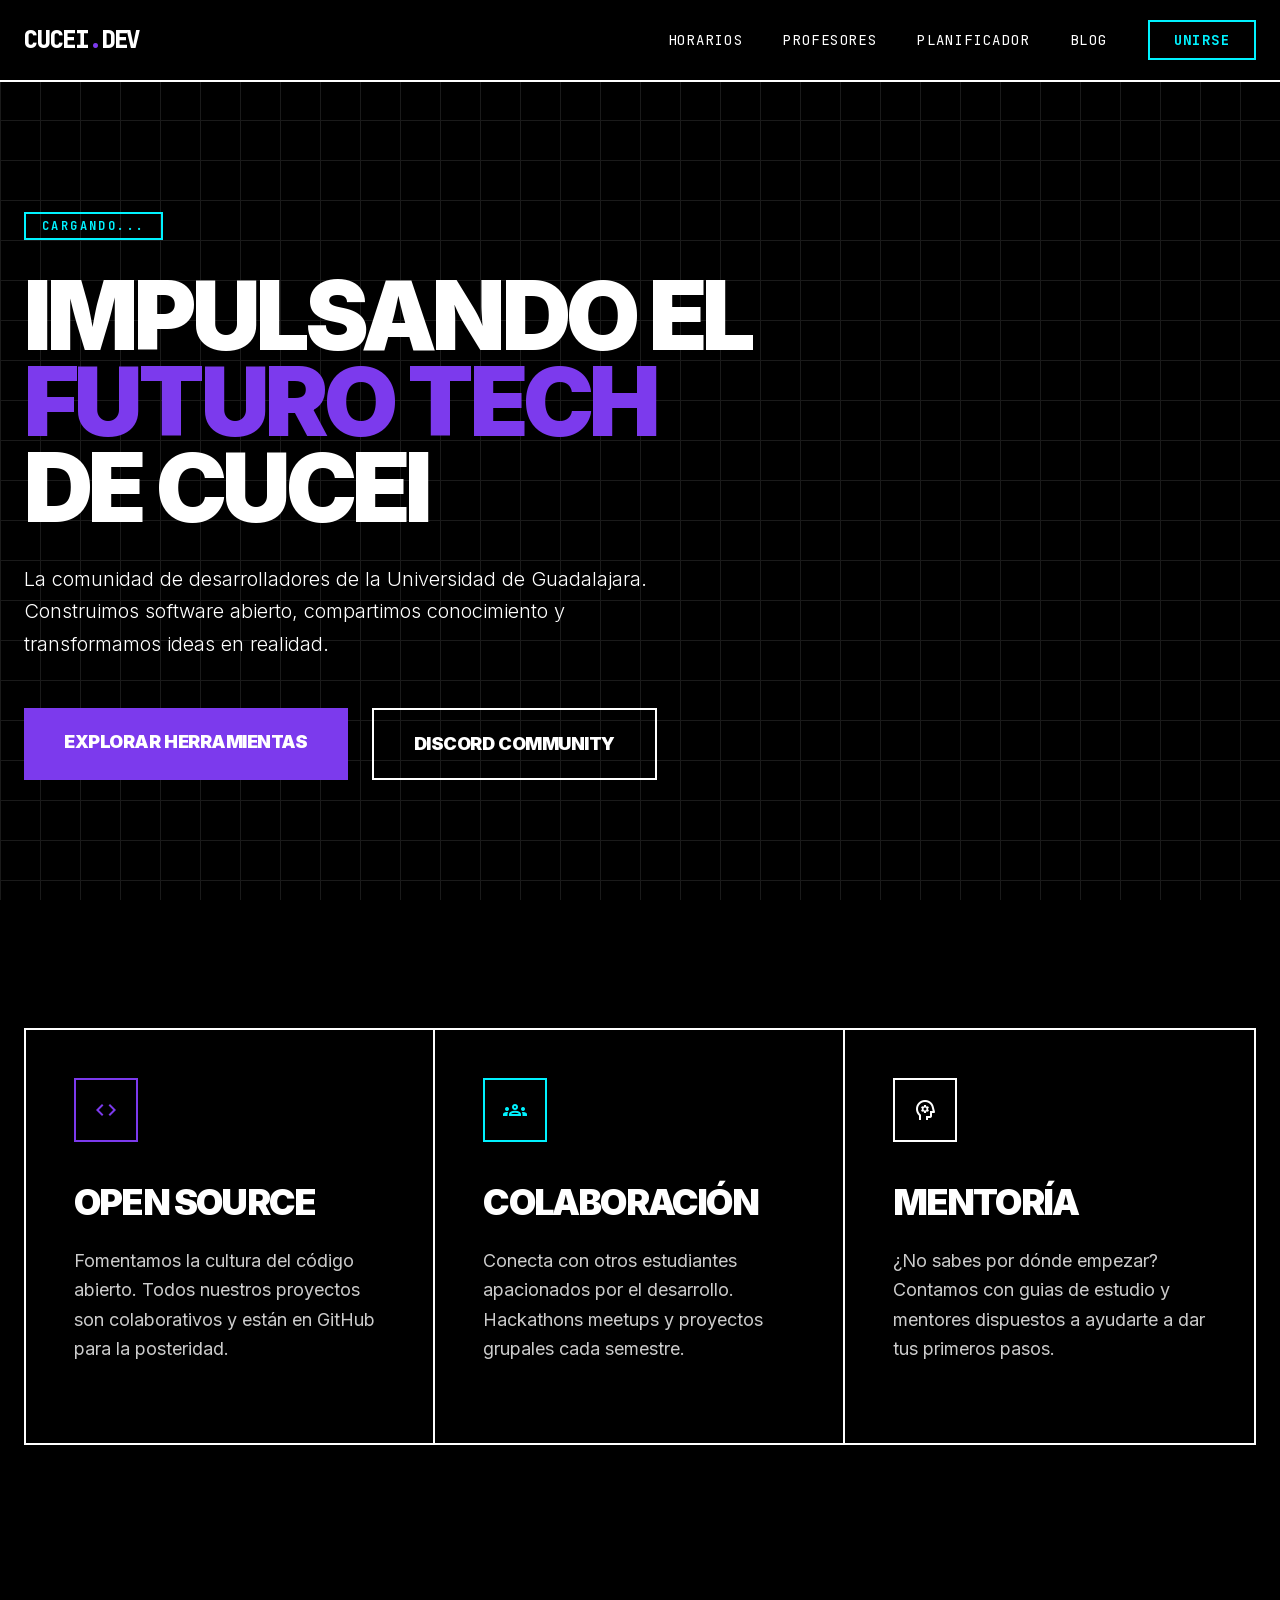
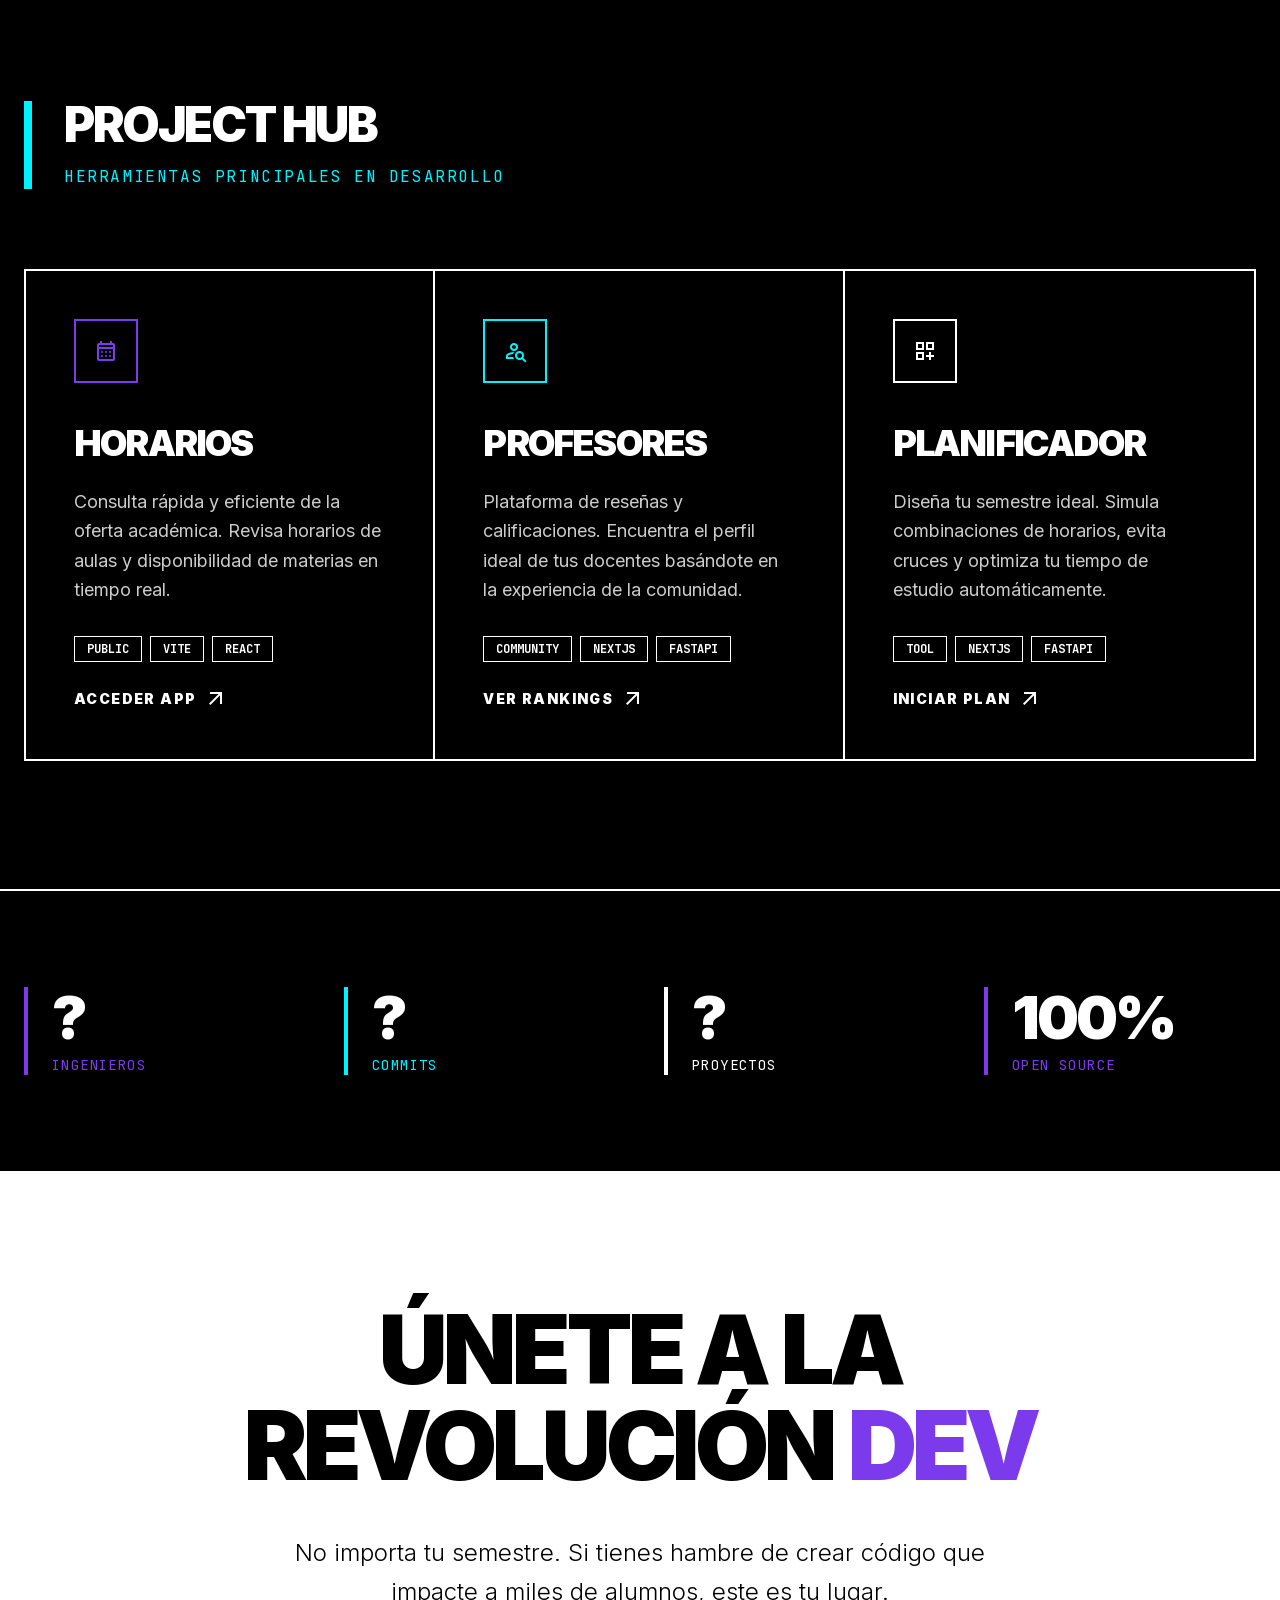
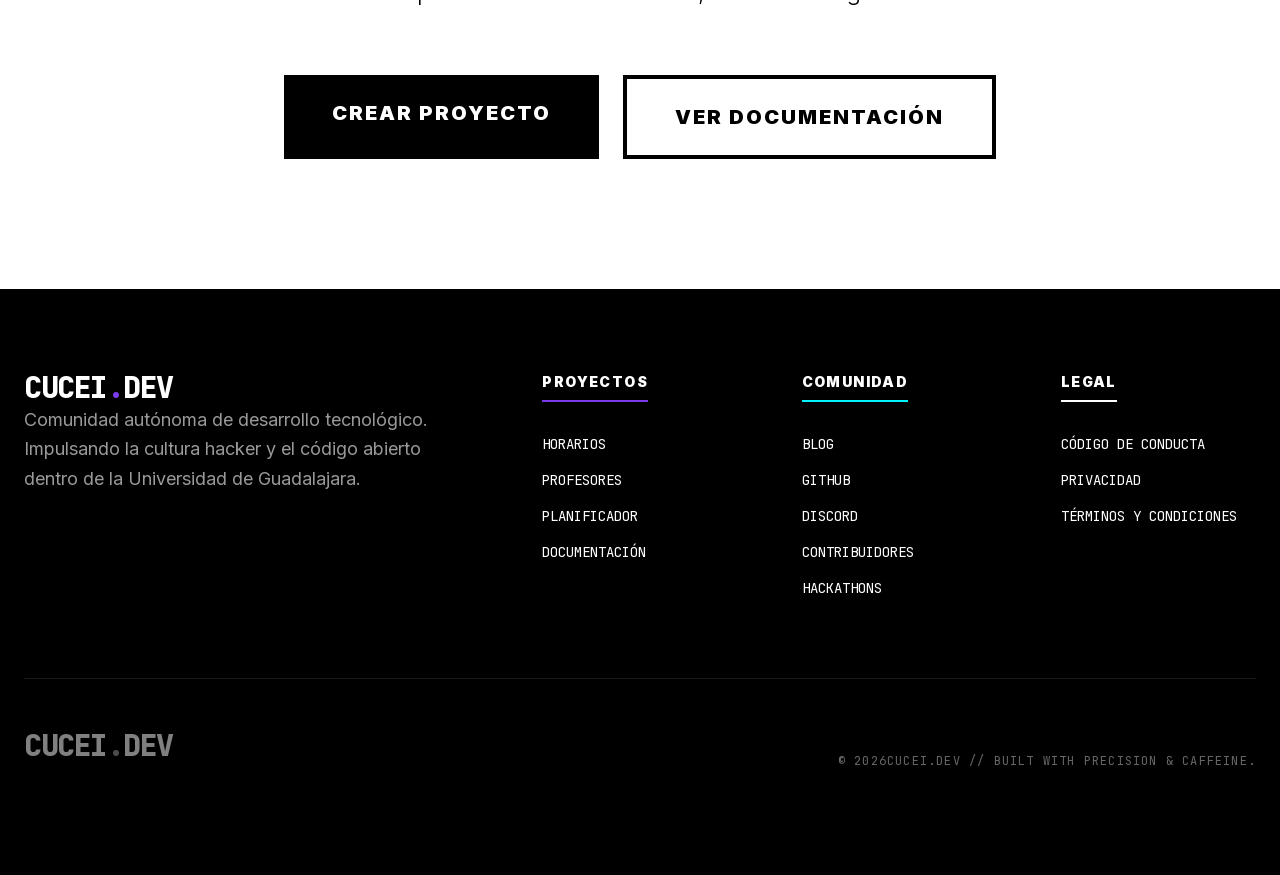
==== commit 39021950: "2026-04-03" ====
--- a/index.html
+++ b/index.html
@@ -46,4 +46,4 @@
             text-white
             group-hover:bg-white
             group-hover:text-primary
-          "><span class="material-symbols-outlined text-4xl">dashboard_customize</span></div><h3 class="text-2xl md:text-3xl lg:text-4xl font-black mb-6 uppercase tracking-tighter">Planificador</h3><p class="md:text-lg leading-relaxed mb-8 opacity-80 group-hover:opacity-100">Diseña tu semestre ideal. Simula combinaciones de horarios, evita cruces y optimiza tu tiempo de estudio automáticamente.</p></div><div class="space-y-6"><div class="flex flex-wrap gap-2"><span class="px-3 py-1 border border-current text-xs font-mono font-bold uppercase">Coming soon</span><span class="px-3 py-1 border border-current text-xs font-mono font-bold uppercase">NextJS</span><span class="px-3 py-1 border border-current text-xs font-mono font-bold uppercase">FastAPI</span></div><a class="inline-flex items-center gap-2 font-black uppercase tracking-widest text-sm hover:underline" href="#">Iniciar Plan <span class="material-symbols-outlined">arrow_outward</span></a></div></div></div></div></section><section class="py-24 bg-black border-y-2 border-white"><div class="max-w-7xl mx-auto px-6"><div class="grid md:grid-cols-2 lg:grid-cols-4 gap-12"><div class="border-l-4 border-primary pl-6"><div class="text-6xl font-black mb-2 tracking-tighter">?</div><div class="font-mono text-sm uppercase tracking-widest text-primary">Ingenieros</div></div><div class="border-l-4 border-neon pl-6"><div class="text-6xl font-black mb-2 tracking-tighter">?</div><div class="font-mono text-sm uppercase tracking-widest text-neon">Commits</div></div><div class="border-l-4 border-white pl-6"><div class="text-6xl font-black mb-2 tracking-tighter">?</div><div class="font-mono text-sm uppercase tracking-widest text-white">Proyectos</div></div><div class="border-l-4 border-primary pl-6"><div class="text-6xl font-black mb-2 tracking-tighter">100%</div><div class="font-mono text-sm uppercase tracking-widest text-primary">Open Source</div></div></div></div></section><section class="py-32 bg-white text-black scroll-mt-20" id="join"><div class="max-w-7xl mx-auto px-6 text-center"><h2 class="text-5xl md:text-6xl lg:text-8xl font-black uppercase tracking-tighter mb-10 leading-none">Únete a la <br/> Revolución <span class="text-primary">Dev</span></h2><p class="text-xl lg:text-2xl font-light mb-16 max-w-3xl mx-auto leading-relaxed">No importa tu semestre. Si tienes hambre de crear código que impacte a miles de alumnos, este es tu lugar.</p><div class="flex flex-col sm:flex-row gap-6 justify-center"><a class="bg-black text-white px-6 py-4 md:px-12 md:py-6 font-black md:text-xl uppercase tracking-widest hover:bg-primary transition-colors" href="/dev/">Crear Proyecto</a><a href="https://api.cucei.dev/redoc" class="border-4 border-black text-black px-6 py-4 md:px-12 md:py-6 font-black md:text-xl uppercase tracking-widest hover:bg-black hover:text-white transition-all">Ver Documentación</a></div></div></section><!--$--><!--/$--><footer class="bg-black py-20 border-t-2 border-white"><div class="max-w-7xl mx-auto px-6"><div class="grid md:grid-cols-2 lg:grid-cols-5 gap-16 mb-20"><div class="lg:col-span-2"><a class="font-mono text-3xl font-black text-white mb-8 tracking-tighter uppercase" href="/">CUCEI<span class="text-primary">.</span>DEV</a><p class="text-white/60 text-lg leading-relaxed max-w-md">Comunidad autónoma de desarrollo tecnológico. Impulsando la cultura hacker y el código abierto dentro de la Universidad de Guadalajara.</p></div><div><h5 class="text-white font-black uppercase tracking-widest mb-8 text-sm border-b-2 border-primary pb-2 inline-block">Proyectos</h5><ul class="space-y-4 font-mono text-sm uppercase"><li><a class="hover:text-primary transition-colors" href="https://horarios.cucei.dev">Horarios</a></li><li><a class="hover:text-primary transition-colors" href="/#profesores">Profesores</a></li><li><a class="hover:text-primary transition-colors" href="/#planificador">Planificador</a></li><li><a class="hover:text-primary transition-colors" href="https://api.cucei.dev/redoc">Documentación</a></li></ul></div><div><h5 class="text-white font-black uppercase tracking-widest mb-8 text-sm border-b-2 border-neon pb-2 inline-block">Comunidad</h5><ul class="space-y-4 font-mono text-sm uppercase"><li><a class="hover:text-neon transition-colors" href="/blog/">Blog</a></li><li><a class="hover:text-neon transition-colors" href="https://github.com/cucei-dev">GitHub</a></li><li><a class="hover:text-neon transition-colors" href="#">Discord</a></li><li><a class="hover:text-neon transition-colors" href="/team/">Contribuidores</a></li><li><a class="hover:text-neon transition-colors" href="/hack/">Hackathons</a></li></ul></div><div><h5 class="text-white font-black uppercase tracking-widest mb-8 text-sm border-b-2 border-white pb-2 inline-block">Legal</h5><ul class="space-y-4 font-mono text-sm uppercase"><li><a class="hover:text-primary transition-colors" href="/conducta/">Código de Conducta</a></li><li><a class="hover:text-primary transition-colors" href="/privacidad/">Privacidad</a></li><li><a class="hover:text-primary transition-colors" href="/condiciones/">Términos y Condiciones</a></li></ul></div></div><div class="pt-12 border-t border-white/10 flex flex-col md:flex-row justify-between items-center gap-10"><div class="flex items-center gap-8 grayscale brightness-200 opacity-50"><a class="font-mono text-3xl font-black text-white mb-8 tracking-tighter uppercase" href="/">CUCEI<span class="text-primary">.</span>DEV</a></div><p class="text-xs font-mono text-white/40 uppercase tracking-widest">© <!-- -->2026<!-- -->cucei.dev // Built with precision &amp; caffeine.</p></div></div></footer><script src="/_next/static/chunks/0gxwci3e5-ykx.js" id="_R_" async=""></script><script>(self.__next_f=self.__next_f||[]).push([0])</script><script>self.__next_f.push([1,"1:\"$Sreact.fragment\"\n2:I[22016,[\"/_next/static/chunks/16ty2921ivfs3.js\",\"/_next/static/chunks/0d3shmwh5_nmn.js\",\"/_next/static/chunks/0ebyf0xtbj2vt.js\"],\"\"]\n3:I[39756,[\"/_next/static/chunks/16ty2921ivfs3.js\",\"/_next/static/chunks/0d3shmwh5_nmn.js\"],\"default\"]\n4:I[37457,[\"/_next/static/chunks/16ty2921ivfs3.js\",\"/_next/static/chunks/0d3shmwh5_nmn.js\"],\"default\"]\n9:I[68027,[\"/_next/static/chunks/16ty2921ivfs3.js\",\"/_next/static/chunks/0d3shmwh5_nmn.js\"],\"default\",1]\n:HL[\"/_next/static/chunks/0zx~mjfcycnyb.css\",\"style\"]\n:HL[\"/_next/static/media/70bc3e132a0a741e-s.p.1409xf.ylxg8g.woff2\",\"font\",{\"crossOrigin\":\"\",\"type\":\"font/woff2\"}]\n:HL[\"/_next/static/media/83afe278b6a6bb3c-s.p.0q-301v4kxxnr.woff2\",\"font\",{\"crossOrigin\":\"\",\"type\":\"font/woff2\"}]\n"])</script><script>self.__next_f.push([1,"0:{\"P\":null,\"c\":[\"\",\"\"],\"q\":\"\",\"i\":false,\"f\":[[[\"\",{\"children\":[\"__PAGE__\",{}]},\"$undefined\",\"$undefined\",16],[[\"$\",\"$1\",\"c\",{\"children\":[[[\"$\",\"link\",\"0\",{\"rel\":\"stylesheet\",\"href\":\"/_next/static/chunks/0zx~mjfcycnyb.css\",\"precedence\":\"next\",\"crossOrigin\":\"$undefined\",\"nonce\":\"$undefined\"}],[\"$\",\"script\",\"script-0\",{\"src\":\"/_next/static/chunks/16ty2921ivfs3.js\",\"async\":true,\"nonce\":\"$undefined\"}],[\"$\",\"script\",\"script-1\",{\"src\":\"/_next/static/chunks/0d3shmwh5_nmn.js\",\"async\":true,\"nonce\":\"$undefined\"}]],[\"$\",\"html\",null,{\"lang\":\"es\",\"children\":[[\"$\",\"head\",null,{\"children\":[[\"$\",\"link\",null,{\"rel\":\"apple-touch-icon\",\"sizes\":\"57x57\",\"href\":\"/apple-icon-57x57.png\"}],[\"$\",\"link\",null,{\"rel\":\"apple-touch-icon\",\"sizes\":\"60x60\",\"href\":\"/apple-icon-60x60.png\"}],[\"$\",\"link\",null,{\"rel\":\"apple-touch-icon\",\"sizes\":\"72x72\",\"href\":\"/apple-icon-72x72.png\"}],[\"$\",\"link\",null,{\"rel\":\"apple-touch-icon\",\"sizes\":\"76x76\",\"href\":\"/apple-icon-76x76.png\"}],[\"$\",\"link\",null,{\"rel\":\"apple-touch-icon\",\"sizes\":\"114x114\",\"href\":\"/apple-icon-114x114.png\"}],[\"$\",\"link\",null,{\"rel\":\"apple-touch-icon\",\"sizes\":\"120x120\",\"href\":\"/apple-icon-120x120.png\"}],[\"$\",\"link\",null,{\"rel\":\"apple-touch-icon\",\"sizes\":\"144x144\",\"href\":\"/apple-icon-144x144.png\"}],[\"$\",\"link\",null,{\"rel\":\"apple-touch-icon\",\"sizes\":\"152x152\",\"href\":\"/apple-icon-152x152.png\"}],[\"$\",\"link\",null,{\"rel\":\"apple-touch-icon\",\"sizes\":\"180x180\",\"href\":\"/apple-icon-180x180.png\"}],[\"$\",\"link\",null,{\"rel\":\"icon\",\"type\":\"image/png\",\"sizes\":\"192x192\",\"href\":\"/android-icon-192x192.png\"}],[\"$\",\"link\",null,{\"rel\":\"icon\",\"type\":\"image/png\",\"sizes\":\"32x32\",\"href\":\"/favicon-32x32.png\"}],[\"$\",\"link\",null,{\"rel\":\"icon\",\"type\":\"image/png\",\"sizes\":\"96x96\",\"href\":\"/favicon-96x96.png\"}],[\"$\",\"link\",null,{\"rel\":\"icon\",\"type\":\"image/png\",\"sizes\":\"16x16\",\"href\":\"/favicon-16x16.png\"}],[\"$\",\"link\",null,{\"rel\":\"manifest\",\"href\":\"/manifest.json\"}],[\"$\",\"meta\",null,{\"name\":\"msapplication-TileColor\",\"content\":\"#6931C9\"}],[\"$\",\"meta\",null,{\"name\":\"msapplication-TileImage\",\"content\":\"/ms-icon-144x144.png\"}],[\"$\",\"meta\",null,{\"name\":\"theme-color\",\"content\":\"#6931C9\"}]]}],[\"$\",\"body\",null,{\"className\":\"inter_5e89cbca-module__XMex2G__variable jetbrains_mono_7dea1b4c-module__7ibYFq__variable antialiased bg-black text-white\",\"children\":[[\"$\",\"nav\",null,{\"className\":\"fixed top-0 w-full z-50 bg-black border-b-2 border-white\",\"children\":[\"$\",\"div\",null,{\"className\":\"max-w-7xl mx-auto px-6\",\"children\":[\"$\",\"div\",null,{\"className\":\"flex justify-between items-center h-20\",\"children\":[[\"$\",\"div\",null,{\"className\":\"flex items-center\",\"children\":[\"$\",\"$L2\",null,{\"href\":\"/\",\"className\":\"font-mono text-2xl font-extrabold tracking-tighter text-white\",\"children\":[\"CUCEI\",[\"$\",\"span\",null,{\"className\":\"text-primary\",\"children\":\".\"}],\"DEV\"]}]}],[\"$\",\"div\",null,{\"className\":\"hidden md:flex items-center space-x-10 font-mono text-sm uppercase tracking-widest\",\"children\":[[\"$\",\"$L2\",null,{\"className\":\"hover:text-primary transition-colors\",\"href\":\"https://horarios.cucei.dev\",\"children\":\"Horarios\"}],[\"$\",\"$L2\",null,{\"className\":\"hover:text-primary transition-colors\",\"href\":\"/#profesores\",\"children\":\"Profesores\"}],[\"$\",\"$L2\",null,{\"className\":\"hover:text-primary transition-colors\",\"href\":\"/#planificador\",\"children\":\"Planificador\"}],[\"$\",\"$L2\",null,{\"className\":\"hover:text-primary transition-colors\",\"href\":\"/blog\",\"children\":\"Blog\"}],[\"$\",\"$L2\",null,{\"className\":\"border-2 border-neon text-neon px-6 py-2 hover:bg-neon hover:text-black transition-all font-bold\",\"href\":\"/#join\",\"children\":\"UNIRSE\"}]]}]]}]}]}],[\"$\",\"$L3\",null,{\"parallelRouterKey\":\"children\",\"error\":\"$undefined\",\"errorStyles\":\"$undefined\",\"errorScripts\":\"$undefined\",\"template\":[\"$\",\"$L4\",null,{}],\"templateStyles\":\"$undefined\",\"templateScripts\":\"$undefined\",\"notFound\":[[[\"$\",\"title\",null,{\"children\":\"404: This page could not be found.\"}],[\"$\",\"div\",null,{\"style\":{\"fontFamily\":\"system-ui,\\\"Segoe UI\\\",Roboto,Helvetica,Arial,sans-serif,\\\"Apple Color Emoji\\\",\\\"Segoe UI Emoji\\\"\",\"height\":\"100vh\",\"textAlign\":\"center\",\"display\":\"flex\",\"flexDirection\":\"column\",\"alignItems\":\"center\",\"justifyContent\":\"center\"},\"children\":[\"$\",\"div\",null,{\"children\":[[\"$\",\"style\",null,{\"dangerouslySetInnerHTML\":{\"__html\":\"body{color:#000;background:#fff;margin:0}.next-error-h1{border-right:1px solid rgba(0,0,0,.3)}@media (prefers-color-scheme:dark){body{color:#fff;background:#000}.next-error-h1{border-right:1px solid rgba(255,255,255,.3)}}\"}}],[\"$\",\"h1\",null,{\"className\":\"next-error-h1\",\"style\":{\"display\":\"inline-block\",\"margin\":\"0 20px 0 0\",\"padding\":\"0 23px 0 0\",\"fontSize\":24,\"fontWeight\":500,\"verticalAlign\":\"top\",\"lineHeight\":\"49px\"},\"children\":404}],\"$L5\"]}]}]],[]],\"forbidden\":\"$undefined\",\"unauthorized\":\"$undefined\"}],\"$L6\"]}]]}]]}],{\"children\":[\"$L7\",{},null,false,null]},null,false,null],\"$L8\",false]],\"m\":\"$undefined\",\"G\":[\"$9\",[\"$La\"]],\"S\":true,\"h\":null,\"s\":\"$undefined\",\"l\":\"$undefined\",\"p\":\"$undefined\",\"d\":\"$undefined\",\"b\":\"Ur0O-9msWQt00eszCIj7X\"}\n"])</script><script>self.__next_f.push([1,"b:I[32177,[\"/_next/static/chunks/16ty2921ivfs3.js\",\"/_next/static/chunks/0d3shmwh5_nmn.js\",\"/_next/static/chunks/0ebyf0xtbj2vt.js\"],\"default\"]\nc:I[31534,[\"/_next/static/chunks/16ty2921ivfs3.js\",\"/_next/static/chunks/0d3shmwh5_nmn.js\",\"/_next/static/chunks/0ebyf0xtbj2vt.js\"],\"default\"]\n13:I[97367,[\"/_next/static/chunks/16ty2921ivfs3.js\",\"/_next/static/chunks/0d3shmwh5_nmn.js\"],\"ViewportBoundary\"]\n15:I[97367,[\"/_next/static/chunks/16ty2921ivfs3.js\",\"/_next/static/chunks/0d3shmwh5_nmn.js\"],\"MetadataBoundary\"]\n16:\"$Sreact.suspense\"\n5:[\"$\",\"div\",null,{\"style\":{\"display\":\"inline-block\"},\"children\":[\"$\",\"h2\",null,{\"style\":{\"fontSize\":14,\"fontWeight\":400,\"lineHeight\":\"49px\",\"margin\":0},\"children\":\"This page could not be found.\"}]}]\n"])</script><script>self.__next_f.push([1,"6:[\"$\",\"footer\",null,{\"className\":\"bg-black py-20 border-t-2 border-white\",\"children\":[\"$\",\"div\",null,{\"className\":\"max-w-7xl mx-auto px-6\",\"children\":[[\"$\",\"div\",null,{\"className\":\"grid md:grid-cols-2 lg:grid-cols-5 gap-16 mb-20\",\"children\":[[\"$\",\"div\",null,{\"className\":\"lg:col-span-2\",\"children\":[[\"$\",\"$L2\",null,{\"href\":\"/\",\"className\":\"font-mono text-3xl font-black text-white mb-8 tracking-tighter uppercase\",\"children\":[\"CUCEI\",[\"$\",\"span\",null,{\"className\":\"text-primary\",\"children\":\".\"}],\"DEV\"]}],[\"$\",\"p\",null,{\"className\":\"text-white/60 text-lg leading-relaxed max-w-md\",\"children\":\"Comunidad autónoma de desarrollo tecnológico. Impulsando la cultura hacker y el código abierto dentro de la Universidad de Guadalajara.\"}]]}],[\"$\",\"div\",null,{\"children\":[[\"$\",\"h5\",null,{\"className\":\"text-white font-black uppercase tracking-widest mb-8 text-sm border-b-2 border-primary pb-2 inline-block\",\"children\":\"Proyectos\"}],[\"$\",\"ul\",null,{\"className\":\"space-y-4 font-mono text-sm uppercase\",\"children\":[[\"$\",\"li\",null,{\"children\":[\"$\",\"$L2\",null,{\"className\":\"hover:text-primary transition-colors\",\"href\":\"https://horarios.cucei.dev\",\"children\":\"Horarios\"}]}],[\"$\",\"li\",null,{\"children\":[\"$\",\"$L2\",null,{\"className\":\"hover:text-primary transition-colors\",\"href\":\"/#profesores\",\"children\":\"Profesores\"}]}],[\"$\",\"li\",null,{\"children\":[\"$\",\"$L2\",null,{\"className\":\"hover:text-primary transition-colors\",\"href\":\"/#planificador\",\"children\":\"Planificador\"}]}],[\"$\",\"li\",null,{\"children\":[\"$\",\"a\",null,{\"className\":\"hover:text-primary transition-colors\",\"href\":\"https://api.cucei.dev/redoc\",\"children\":\"Documentación\"}]}]]}]]}],[\"$\",\"div\",null,{\"children\":[[\"$\",\"h5\",null,{\"className\":\"text-white font-black uppercase tracking-widest mb-8 text-sm border-b-2 border-neon pb-2 inline-block\",\"children\":\"Comunidad\"}],[\"$\",\"ul\",null,{\"className\":\"space-y-4 font-mono text-sm uppercase\",\"children\":[[\"$\",\"li\",null,{\"children\":[\"$\",\"$L2\",null,{\"className\":\"hover:text-neon transition-colors\",\"href\":\"/blog\",\"children\":\"Blog\"}]}],[\"$\",\"li\",null,{\"children\":[\"$\",\"a\",null,{\"className\":\"hover:text-neon transition-colors\",\"href\":\"https://github.com/cucei-dev\",\"children\":\"GitHub\"}]}],[\"$\",\"li\",null,{\"children\":[\"$\",\"a\",null,{\"className\":\"hover:text-neon transition-colors\",\"href\":\"#\",\"children\":\"Discord\"}]}],[\"$\",\"li\",null,{\"children\":[\"$\",\"$L2\",null,{\"className\":\"hover:text-neon transition-colors\",\"href\":\"/team\",\"children\":\"Contribuidores\"}]}],[\"$\",\"li\",null,{\"children\":[\"$\",\"$L2\",null,{\"className\":\"hover:text-neon transition-colors\",\"href\":\"/hack\",\"children\":\"Hackathons\"}]}]]}]]}],[\"$\",\"div\",null,{\"children\":[[\"$\",\"h5\",null,{\"className\":\"text-white font-black uppercase tracking-widest mb-8 text-sm border-b-2 border-white pb-2 inline-block\",\"children\":\"Legal\"}],[\"$\",\"ul\",null,{\"className\":\"space-y-4 font-mono text-sm uppercase\",\"children\":[[\"$\",\"li\",null,{\"children\":[\"$\",\"$L2\",null,{\"className\":\"hover:text-primary transition-colors\",\"href\":\"/conducta\",\"children\":\"Código de Conducta\"}]}],[\"$\",\"li\",null,{\"children\":[\"$\",\"$L2\",null,{\"className\":\"hover:text-primary transition-colors\",\"href\":\"/privacidad\",\"children\":\"Privacidad\"}]}],[\"$\",\"li\",null,{\"children\":[\"$\",\"$L2\",null,{\"className\":\"hover:text-primary transition-colors\",\"href\":\"/condiciones\",\"children\":\"Términos y Condiciones\"}]}]]}]]}]]}],[\"$\",\"div\",null,{\"className\":\"pt-12 border-t border-white/10 flex flex-col md:flex-row justify-between items-center gap-10\",\"children\":[[\"$\",\"div\",null,{\"className\":\"flex items-center gap-8 grayscale brightness-200 opacity-50\",\"children\":[\"$\",\"$L2\",null,{\"href\":\"/\",\"className\":\"font-mono text-3xl font-black text-white mb-8 tracking-tighter uppercase\",\"children\":[\"CUCEI\",[\"$\",\"span\",null,{\"className\":\"text-primary\",\"children\":\".\"}],\"DEV\"]}]}],[\"$\",\"p\",null,{\"className\":\"text-xs font-mono text-white/40 uppercase tracking-widest\",\"children\":[\"© \",2026,\"cucei.dev // Built with precision \u0026 caffeine.\"]}]]}]]}]}]\n"])</script><script>self.__next_f.push([1,"7:[\"$\",\"$1\",\"c\",{\"children\":[[[\"$\",\"$Lb\",null,{}],[\"$\",\"section\",null,{\"className\":\"py-32 bg-black scroll-mt-20\",\"id\":\"about\",\"children\":[\"$\",\"div\",null,{\"className\":\"max-w-7xl mx-auto px-6\",\"children\":[\"$\",\"div\",null,{\"className\":\"grid lg:grid-cols-3 gap-0 border-2 border-white\",\"children\":[[\"$\",\"div\",null,{\"className\":\"p-12 flex flex-col justify-between group transition-colors\\n        hover:bg-white hover:text-black\\n        border-b-2 lg:border-b-0 lg:border-r-2 border-white\\n      \",\"children\":[\"$\",\"div\",null,{\"children\":[[\"$\",\"div\",null,{\"className\":\"w-16 h-16 border-2 flex items-center justify-center mb-10 transition-colors\\n            border-primary\\n            text-primary\\n            group-hover:bg-primary\\n            group-hover:text-white\\n          \",\"children\":[\"$\",\"span\",null,{\"className\":\"material-symbols-outlined text-4xl\",\"children\":\"code\"}]}],[\"$\",\"h3\",null,{\"className\":\"text-2xl md:text-3xl lg:text-4xl font-black mb-6 uppercase tracking-tighter\",\"children\":\"Open Source\"}],[\"$\",\"p\",null,{\"className\":\"md:text-lg leading-relaxed mb-8 opacity-80 group-hover:opacity-100\",\"children\":\"Fomentamos la cultura del código abierto. Todos nuestros proyectos son colaborativos y están en GitHub para la posteridad.\"}]]}]}],[\"$\",\"div\",null,{\"className\":\"p-12 flex flex-col justify-between group transition-colors\\n        hover:bg-neon hover:text-black\\n        border-b-2 lg:border-b-0 lg:border-r-2 border-white\\n      \",\"children\":[\"$\",\"div\",null,{\"children\":[[\"$\",\"div\",null,{\"className\":\"w-16 h-16 border-2 flex items-center justify-center mb-10 transition-colors\\n            border-neon\\n            text-neon\\n            group-hover:bg-black\\n            group-hover:text-neon\\n          \",\"children\":[\"$\",\"span\",null,{\"className\":\"material-symbols-outlined text-4xl\",\"children\":\"groups\"}]}],[\"$\",\"h3\",null,{\"className\":\"text-2xl md:text-3xl lg:text-4xl font-black mb-6 uppercase tracking-tighter\",\"children\":\"Colaboración\"}],[\"$\",\"p\",null,{\"className\":\"md:text-lg leading-relaxed mb-8 opacity-80 group-hover:opacity-100\",\"children\":\"Conecta con otros estudiantes apacionados por el desarrollo. Hackathons meetups y proyectos grupales cada semestre.\"}]]}]}],[\"$\",\"div\",null,{\"className\":\"p-12 flex flex-col justify-between group transition-colors\\n        hover:bg-primary hover:text-white\\n        \\n      \",\"children\":[\"$\",\"div\",null,{\"children\":[[\"$\",\"div\",null,{\"className\":\"w-16 h-16 border-2 flex items-center justify-center mb-10 transition-colors\\n            border-white\\n            text-white\\n            group-hover:bg-white\\n            group-hover:text-primary\\n          \",\"children\":[\"$\",\"span\",null,{\"className\":\"material-symbols-outlined text-4xl\",\"children\":\"psychology\"}]}],[\"$\",\"h3\",null,{\"className\":\"text-2xl md:text-3xl lg:text-4xl font-black mb-6 uppercase tracking-tighter\",\"children\":\"Mentoría\"}],[\"$\",\"p\",null,{\"className\":\"md:text-lg leading-relaxed mb-8 opacity-80 group-hover:opacity-100\",\"children\":\"¿No sabes por dónde empezar? Contamos con guias de estudio y mentores dispuestos a ayudarte a dar tus primeros pasos.\"}]]}]}]]}]}]}],[\"$\",\"section\",null,{\"className\":\"py-32 bg-black scroll-mt-20\",\"id\":\"projects\",\"children\":[\"$\",\"div\",null,{\"className\":\"max-w-7xl mx-auto px-6\",\"children\":[[\"$\",\"div\",null,{\"className\":\"flex flex-col mb-20 border-l-8 border-neon pl-8\",\"children\":[[\"$\",\"h2\",null,{\"className\":\"text-5xl font-black uppercase tracking-tighter mb-4\",\"children\":\"Project Hub\"}],[\"$\",\"p\",null,{\"className\":\"text-neon font-mono tracking-widest uppercase\",\"children\":\"Herramientas principales en desarrollo\"}]]}],[\"$\",\"div\",null,{\"className\":\"grid lg:grid-cols-3 gap-0 border-2 border-white\",\"children\":[[\"$\",\"$Lc\",null,{\"id\":\"horarios\",\"icon\":\"calendar_month\",\"name\":\"Horarios\",\"description\":\"Consulta rápida y eficiente de la oferta académica. Revisa horarios de aulas y disponibilidad de materias en tiempo real.\",\"stack\":[\"Public\",\"Vite\",\"React\"],\"linkText\":\"Acceder App\",\"link\":\"https://horarios.cucei.dev\",\"border\":true,\"hoverBgClass\":\"hover:bg-white\",\"hoverTextClass\":\"hover:text-black\",\"iconBorderClass\":\"border-primary\",\"iconTextClass\":\"text-primary\",\"iconHoverBgClass\":\"group-hover:bg-primary\",\"iconHoverTextClass\":\"group-hover:text-white\"}],\"$Ld\",\"$Le\"]}]]}]}],\"$Lf\",\"$L10\"],[\"$L11\"],\"$L12\"]}]\n"])</script><script>self.__next_f.push([1,"8:[\"$\",\"$1\",\"h\",{\"children\":[null,[\"$\",\"$L13\",null,{\"children\":\"$L14\"}],[\"$\",\"div\",null,{\"hidden\":true,\"children\":[\"$\",\"$L15\",null,{\"children\":[\"$\",\"$16\",null,{\"name\":\"Next.Metadata\",\"children\":\"$L17\"}]}]}],[\"$\",\"meta\",null,{\"name\":\"next-size-adjust\",\"content\":\"\"}]]}]\na:[\"$\",\"link\",\"0\",{\"rel\":\"stylesheet\",\"href\":\"/_next/static/chunks/0zx~mjfcycnyb.css\",\"precedence\":\"next\",\"crossOrigin\":\"$undefined\",\"nonce\":\"$undefined\"}]\n"])</script><script>self.__next_f.push([1,"18:I[97367,[\"/_next/static/chunks/16ty2921ivfs3.js\",\"/_next/static/chunks/0d3shmwh5_nmn.js\"],\"OutletBoundary\"]\nd:[\"$\",\"$Lc\",null,{\"id\":\"profesores\",\"icon\":\"person_search\",\"name\":\"Profesores\",\"description\":\"Plataforma de reseñas y calificaciones. Encuentra el perfil ideal de tus docentes basándote en la experiencia de la comunidad.\",\"stack\":[\"Community\",\"NextJS\",\"FastAPI\"],\"linkText\":\"Ver Rankings\",\"link\":\"#\",\"border\":true,\"hoverBgClass\":\"hover:bg-neon\",\"hoverTextClass\":\"hover:text-black\",\"iconBorderClass\":\"border-neon\",\"iconTextClass\":\"text-neon\",\"iconHoverBgClass\":\"group-hover:bg-black\",\"iconHoverTextClass\":\"group-hover:text-neon\"}]\ne:[\"$\",\"$Lc\",null,{\"id\":\"planificador\",\"icon\":\"dashboard_customize\",\"name\":\"Planificador\",\"description\":\"Diseña tu semestre ideal. Simula combinaciones de horarios, evita cruces y optimiza tu tiempo de estudio automáticamente.\",\"stack\":[\"Coming soon\",\"NextJS\",\"FastAPI\"],\"linkText\":\"Iniciar Plan\",\"link\":\"#\",\"hoverBgClass\":\"hover:bg-primary\",\"hoverTextClass\":\"hover:text-white\",\"iconBorderClass\":\"border-white\",\"iconTextClass\":\"text-white\",\"iconHoverBgClass\":\"group-hover:bg-white\",\"iconHoverTextClass\":\"group-hover:text-primary\"}]\nf:[\"$\",\"section\",null,{\"className\":\"py-24 bg-black border-y-2 border-white\",\"children\":[\"$\",\"div\",null,{\"className\":\"max-w-7xl mx-auto px-6\",\"children\":[\"$\",\"div\",null,{\"className\":\"grid md:grid-cols-2 lg:grid-cols-4 gap-12\",\"children\":[[\"$\",\"div\",null,{\"className\":\"border-l-4 border-primary pl-6\",\"children\":[[\"$\",\"div\",null,{\"className\":\"text-6xl font-black mb-2 tracking-tighter\",\"children\":\"?\"}],[\"$\",\"div\",null,{\"className\":\"font-mono text-sm uppercase tracking-widest text-primary\",\"children\":\"Ingenieros\"}]]}],[\"$\",\"div\",null,{\"className\":\"border-l-4 border-neon pl-6\",\"children\":[[\"$\",\"div\",null,{\"className\":\"text-6xl font-black mb-2 tracking-tighter\",\"children\":\"?\"}],[\"$\",\"div\",null,{\"className\":\"font-mono text-sm uppercase tracking-widest text-neon\",\"children\":\"Commits\"}]]}],[\"$\",\"div\",null,{\"className\":\"border-l-4 border-white pl-6\",\"children\":[[\"$\",\"div\",null,{\"className\":\"text-6xl font-black mb-2 tracking-tighter\",\"children\":\"?\"}],[\"$\",\"div\",null,{\"className\":\"font-mono text-sm uppercase tracking-widest text-white\",\"children\":\"Proyectos\"}]]}],[\"$\",\"div\",null,{\"className\":\"border-l-4 border-primary pl-6\",\"children\":[[\"$\",\"div\",null,{\"className\":\"text-6xl font-black mb-2 tracking-tighter\",\"children\":\"100%\"}],[\"$\",\"div\",null,{\"className\":\"font-mono text-sm uppercase tracking-widest text-primary\",\"children\":\"Open Source\"}]]}]]}]}]}]\n10:[\"$\",\"section\",null,{\"className\":\"py-32 bg-white text-black scroll-mt-20\",\"id\":\"join\",\"children\":[\"$\",\"div\",null,{\"className\":\"max-w-7xl mx-auto px-6 text-center\",\"children\":[[\"$\",\"h2\",null,{\"className\":\"text-5xl md:text-6xl lg:text-8xl font-black uppercase tracking-tighter mb-10 leading-none\",\"children\":[\"Únete a la \",[\"$\",\"br\",null,{}],\" Revolución \",[\"$\",\"span\",null,{\"className\":\"text-primary\",\"children\":\"Dev\"}]]}],[\"$\",\"p\",null,{\"className\":\"text-xl lg:text-2xl font-light mb-16 max-w-3xl mx-auto leading-relaxed\",\"children\":\"No importa tu semestre. Si tienes hambre de crear código que impacte a miles de alumnos, este es tu lugar.\"}],[\"$\",\"div\",null,{\"className\":\"flex flex-col sm:flex-row gap-6 justify-center\",\"children\":[[\"$\",\"$L2\",null,{\"href\":\"/dev\",\"className\":\"bg-black text-white px-6 py-4 md:px-12 md:py-6 font-black md:text-xl uppercase tracking-widest hover:bg-primary transition-colors\",\"children\":\"Crear Proyecto\"}],[\"$\",\"a\",null,{\"href\":\"https://api.cucei.dev/redoc\",\"className\":\"border-4 border-black text-black px-6 py-4 md:px-12 md:py-6 font-black md:text-xl uppercase tracking-widest hover:bg-black hover:text-white transition-all\",\"children\":\"Ver Documentación\"}]]}]]}]}]\n11:[\"$\",\"script\",\"script-0\",{\"src\":\"/_next/static/chunks/0ebyf0xtbj2vt.js\",\"async\":true,\"nonce\":\"$undefined\"}]\n12:[\"$\",\"$L18\",null,{\"children\":[\"$\",\"$16\",null,{\"name\":\"Next.MetadataOutlet\",\"children\":\"$@19\"}]}]\n"])</script><script>self.__next_f.push([1,"14:[[\"$\",\"meta\",\"0\",{\"charSet\":\"utf-8\"}],[\"$\",\"meta\",\"1\",{\"name\":\"viewport\",\"content\":\"width=device-width, initial-scale=1\"}]]\n"])</script><script>self.__next_f.push([1,"17:[[\"$\",\"title\",\"0\",{\"children\":\"CUCEI.DEV\"}],[\"$\",\"meta\",\"1\",{\"name\":\"description\",\"content\":\"Comunidad independiente de desarrollo tecnológico de los alumnos de CUCEI, Universidad de Guadalajara.\"}]]\n19:null\n"])</script></body></html>+          "><span class="material-symbols-outlined text-4xl">dashboard_customize</span></div><h3 class="text-2xl md:text-3xl lg:text-4xl font-black mb-6 uppercase tracking-tighter">Planificador</h3><p class="md:text-lg leading-relaxed mb-8 opacity-80 group-hover:opacity-100">Diseña tu semestre ideal. Simula combinaciones de horarios, evita cruces y optimiza tu tiempo de estudio automáticamente.</p></div><div class="space-y-6"><div class="flex flex-wrap gap-2"><span class="px-3 py-1 border border-current text-xs font-mono font-bold uppercase">Tool</span><span class="px-3 py-1 border border-current text-xs font-mono font-bold uppercase">NextJS</span><span class="px-3 py-1 border border-current text-xs font-mono font-bold uppercase">FastAPI</span></div><a class="inline-flex items-center gap-2 font-black uppercase tracking-widest text-sm hover:underline" href="https://agenda.cucei.dev">Iniciar Plan <span class="material-symbols-outlined">arrow_outward</span></a></div></div></div></div></section><section class="py-24 bg-black border-y-2 border-white"><div class="max-w-7xl mx-auto px-6"><div class="grid md:grid-cols-2 lg:grid-cols-4 gap-12"><div class="border-l-4 border-primary pl-6"><div class="text-6xl font-black mb-2 tracking-tighter">?</div><div class="font-mono text-sm uppercase tracking-widest text-primary">Ingenieros</div></div><div class="border-l-4 border-neon pl-6"><div class="text-6xl font-black mb-2 tracking-tighter">?</div><div class="font-mono text-sm uppercase tracking-widest text-neon">Commits</div></div><div class="border-l-4 border-white pl-6"><div class="text-6xl font-black mb-2 tracking-tighter">?</div><div class="font-mono text-sm uppercase tracking-widest text-white">Proyectos</div></div><div class="border-l-4 border-primary pl-6"><div class="text-6xl font-black mb-2 tracking-tighter">100%</div><div class="font-mono text-sm uppercase tracking-widest text-primary">Open Source</div></div></div></div></section><section class="py-32 bg-white text-black scroll-mt-20" id="join"><div class="max-w-7xl mx-auto px-6 text-center"><h2 class="text-5xl md:text-6xl lg:text-8xl font-black uppercase tracking-tighter mb-10 leading-none">Únete a la <br/> Revolución <span class="text-primary">Dev</span></h2><p class="text-xl lg:text-2xl font-light mb-16 max-w-3xl mx-auto leading-relaxed">No importa tu semestre. Si tienes hambre de crear código que impacte a miles de alumnos, este es tu lugar.</p><div class="flex flex-col sm:flex-row gap-6 justify-center"><a class="bg-black text-white px-6 py-4 md:px-12 md:py-6 font-black md:text-xl uppercase tracking-widest hover:bg-primary transition-colors" href="/dev/">Crear Proyecto</a><a href="https://api.cucei.dev/redoc" class="border-4 border-black text-black px-6 py-4 md:px-12 md:py-6 font-black md:text-xl uppercase tracking-widest hover:bg-black hover:text-white transition-all">Ver Documentación</a></div></div></section><!--$--><!--/$--><footer class="bg-black py-20 border-t-2 border-white"><div class="max-w-7xl mx-auto px-6"><div class="grid md:grid-cols-2 lg:grid-cols-5 gap-16 mb-20"><div class="lg:col-span-2"><a class="font-mono text-3xl font-black text-white mb-8 tracking-tighter uppercase" href="/">CUCEI<span class="text-primary">.</span>DEV</a><p class="text-white/60 text-lg leading-relaxed max-w-md">Comunidad autónoma de desarrollo tecnológico. Impulsando la cultura hacker y el código abierto dentro de la Universidad de Guadalajara.</p></div><div><h5 class="text-white font-black uppercase tracking-widest mb-8 text-sm border-b-2 border-primary pb-2 inline-block">Proyectos</h5><ul class="space-y-4 font-mono text-sm uppercase"><li><a class="hover:text-primary transition-colors" href="https://horarios.cucei.dev">Horarios</a></li><li><a class="hover:text-primary transition-colors" href="/#profesores">Profesores</a></li><li><a class="hover:text-primary transition-colors" href="/#planificador">Planificador</a></li><li><a class="hover:text-primary transition-colors" href="https://api.cucei.dev/redoc">Documentación</a></li></ul></div><div><h5 class="text-white font-black uppercase tracking-widest mb-8 text-sm border-b-2 border-neon pb-2 inline-block">Comunidad</h5><ul class="space-y-4 font-mono text-sm uppercase"><li><a class="hover:text-neon transition-colors" href="/blog/">Blog</a></li><li><a class="hover:text-neon transition-colors" href="https://github.com/cucei-dev">GitHub</a></li><li><a class="hover:text-neon transition-colors" href="#">Discord</a></li><li><a class="hover:text-neon transition-colors" href="/team/">Contribuidores</a></li><li><a class="hover:text-neon transition-colors" href="/hack/">Hackathons</a></li></ul></div><div><h5 class="text-white font-black uppercase tracking-widest mb-8 text-sm border-b-2 border-white pb-2 inline-block">Legal</h5><ul class="space-y-4 font-mono text-sm uppercase"><li><a class="hover:text-primary transition-colors" href="/conducta/">Código de Conducta</a></li><li><a class="hover:text-primary transition-colors" href="/privacidad/">Privacidad</a></li><li><a class="hover:text-primary transition-colors" href="/condiciones/">Términos y Condiciones</a></li></ul></div></div><div class="pt-12 border-t border-white/10 flex flex-col md:flex-row justify-between items-center gap-10"><div class="flex items-center gap-8 grayscale brightness-200 opacity-50"><a class="font-mono text-3xl font-black text-white mb-8 tracking-tighter uppercase" href="/">CUCEI<span class="text-primary">.</span>DEV</a></div><p class="text-xs font-mono text-white/40 uppercase tracking-widest">© <!-- -->2026<!-- -->cucei.dev // Built with precision &amp; caffeine.</p></div></div></footer><script src="/_next/static/chunks/0gxwci3e5-ykx.js" id="_R_" async=""></script><script>(self.__next_f=self.__next_f||[]).push([0])</script><script>self.__next_f.push([1,"1:\"$Sreact.fragment\"\n2:I[22016,[\"/_next/static/chunks/16ty2921ivfs3.js\",\"/_next/static/chunks/0d3shmwh5_nmn.js\",\"/_next/static/chunks/0ebyf0xtbj2vt.js\"],\"\"]\n3:I[39756,[\"/_next/static/chunks/16ty2921ivfs3.js\",\"/_next/static/chunks/0d3shmwh5_nmn.js\"],\"default\"]\n4:I[37457,[\"/_next/static/chunks/16ty2921ivfs3.js\",\"/_next/static/chunks/0d3shmwh5_nmn.js\"],\"default\"]\n9:I[68027,[\"/_next/static/chunks/16ty2921ivfs3.js\",\"/_next/static/chunks/0d3shmwh5_nmn.js\"],\"default\",1]\n:HL[\"/_next/static/chunks/0zx~mjfcycnyb.css\",\"style\"]\n:HL[\"/_next/static/media/70bc3e132a0a741e-s.p.1409xf.ylxg8g.woff2\",\"font\",{\"crossOrigin\":\"\",\"type\":\"font/woff2\"}]\n:HL[\"/_next/static/media/83afe278b6a6bb3c-s.p.0q-301v4kxxnr.woff2\",\"font\",{\"crossOrigin\":\"\",\"type\":\"font/woff2\"}]\n"])</script><script>self.__next_f.push([1,"0:{\"P\":null,\"c\":[\"\",\"\"],\"q\":\"\",\"i\":false,\"f\":[[[\"\",{\"children\":[\"__PAGE__\",{}]},\"$undefined\",\"$undefined\",16],[[\"$\",\"$1\",\"c\",{\"children\":[[[\"$\",\"link\",\"0\",{\"rel\":\"stylesheet\",\"href\":\"/_next/static/chunks/0zx~mjfcycnyb.css\",\"precedence\":\"next\",\"crossOrigin\":\"$undefined\",\"nonce\":\"$undefined\"}],[\"$\",\"script\",\"script-0\",{\"src\":\"/_next/static/chunks/16ty2921ivfs3.js\",\"async\":true,\"nonce\":\"$undefined\"}],[\"$\",\"script\",\"script-1\",{\"src\":\"/_next/static/chunks/0d3shmwh5_nmn.js\",\"async\":true,\"nonce\":\"$undefined\"}]],[\"$\",\"html\",null,{\"lang\":\"es\",\"children\":[[\"$\",\"head\",null,{\"children\":[[\"$\",\"link\",null,{\"rel\":\"apple-touch-icon\",\"sizes\":\"57x57\",\"href\":\"/apple-icon-57x57.png\"}],[\"$\",\"link\",null,{\"rel\":\"apple-touch-icon\",\"sizes\":\"60x60\",\"href\":\"/apple-icon-60x60.png\"}],[\"$\",\"link\",null,{\"rel\":\"apple-touch-icon\",\"sizes\":\"72x72\",\"href\":\"/apple-icon-72x72.png\"}],[\"$\",\"link\",null,{\"rel\":\"apple-touch-icon\",\"sizes\":\"76x76\",\"href\":\"/apple-icon-76x76.png\"}],[\"$\",\"link\",null,{\"rel\":\"apple-touch-icon\",\"sizes\":\"114x114\",\"href\":\"/apple-icon-114x114.png\"}],[\"$\",\"link\",null,{\"rel\":\"apple-touch-icon\",\"sizes\":\"120x120\",\"href\":\"/apple-icon-120x120.png\"}],[\"$\",\"link\",null,{\"rel\":\"apple-touch-icon\",\"sizes\":\"144x144\",\"href\":\"/apple-icon-144x144.png\"}],[\"$\",\"link\",null,{\"rel\":\"apple-touch-icon\",\"sizes\":\"152x152\",\"href\":\"/apple-icon-152x152.png\"}],[\"$\",\"link\",null,{\"rel\":\"apple-touch-icon\",\"sizes\":\"180x180\",\"href\":\"/apple-icon-180x180.png\"}],[\"$\",\"link\",null,{\"rel\":\"icon\",\"type\":\"image/png\",\"sizes\":\"192x192\",\"href\":\"/android-icon-192x192.png\"}],[\"$\",\"link\",null,{\"rel\":\"icon\",\"type\":\"image/png\",\"sizes\":\"32x32\",\"href\":\"/favicon-32x32.png\"}],[\"$\",\"link\",null,{\"rel\":\"icon\",\"type\":\"image/png\",\"sizes\":\"96x96\",\"href\":\"/favicon-96x96.png\"}],[\"$\",\"link\",null,{\"rel\":\"icon\",\"type\":\"image/png\",\"sizes\":\"16x16\",\"href\":\"/favicon-16x16.png\"}],[\"$\",\"link\",null,{\"rel\":\"manifest\",\"href\":\"/manifest.json\"}],[\"$\",\"meta\",null,{\"name\":\"msapplication-TileColor\",\"content\":\"#6931C9\"}],[\"$\",\"meta\",null,{\"name\":\"msapplication-TileImage\",\"content\":\"/ms-icon-144x144.png\"}],[\"$\",\"meta\",null,{\"name\":\"theme-color\",\"content\":\"#6931C9\"}]]}],[\"$\",\"body\",null,{\"className\":\"inter_5e89cbca-module__XMex2G__variable jetbrains_mono_7dea1b4c-module__7ibYFq__variable antialiased bg-black text-white\",\"children\":[[\"$\",\"nav\",null,{\"className\":\"fixed top-0 w-full z-50 bg-black border-b-2 border-white\",\"children\":[\"$\",\"div\",null,{\"className\":\"max-w-7xl mx-auto px-6\",\"children\":[\"$\",\"div\",null,{\"className\":\"flex justify-between items-center h-20\",\"children\":[[\"$\",\"div\",null,{\"className\":\"flex items-center\",\"children\":[\"$\",\"$L2\",null,{\"href\":\"/\",\"className\":\"font-mono text-2xl font-extrabold tracking-tighter text-white\",\"children\":[\"CUCEI\",[\"$\",\"span\",null,{\"className\":\"text-primary\",\"children\":\".\"}],\"DEV\"]}]}],[\"$\",\"div\",null,{\"className\":\"hidden md:flex items-center space-x-10 font-mono text-sm uppercase tracking-widest\",\"children\":[[\"$\",\"$L2\",null,{\"className\":\"hover:text-primary transition-colors\",\"href\":\"https://horarios.cucei.dev\",\"children\":\"Horarios\"}],[\"$\",\"$L2\",null,{\"className\":\"hover:text-primary transition-colors\",\"href\":\"/#profesores\",\"children\":\"Profesores\"}],[\"$\",\"$L2\",null,{\"className\":\"hover:text-primary transition-colors\",\"href\":\"/#planificador\",\"children\":\"Planificador\"}],[\"$\",\"$L2\",null,{\"className\":\"hover:text-primary transition-colors\",\"href\":\"/blog\",\"children\":\"Blog\"}],[\"$\",\"$L2\",null,{\"className\":\"border-2 border-neon text-neon px-6 py-2 hover:bg-neon hover:text-black transition-all font-bold\",\"href\":\"/#join\",\"children\":\"UNIRSE\"}]]}]]}]}]}],[\"$\",\"$L3\",null,{\"parallelRouterKey\":\"children\",\"error\":\"$undefined\",\"errorStyles\":\"$undefined\",\"errorScripts\":\"$undefined\",\"template\":[\"$\",\"$L4\",null,{}],\"templateStyles\":\"$undefined\",\"templateScripts\":\"$undefined\",\"notFound\":[[[\"$\",\"title\",null,{\"children\":\"404: This page could not be found.\"}],[\"$\",\"div\",null,{\"style\":{\"fontFamily\":\"system-ui,\\\"Segoe UI\\\",Roboto,Helvetica,Arial,sans-serif,\\\"Apple Color Emoji\\\",\\\"Segoe UI Emoji\\\"\",\"height\":\"100vh\",\"textAlign\":\"center\",\"display\":\"flex\",\"flexDirection\":\"column\",\"alignItems\":\"center\",\"justifyContent\":\"center\"},\"children\":[\"$\",\"div\",null,{\"children\":[[\"$\",\"style\",null,{\"dangerouslySetInnerHTML\":{\"__html\":\"body{color:#000;background:#fff;margin:0}.next-error-h1{border-right:1px solid rgba(0,0,0,.3)}@media (prefers-color-scheme:dark){body{color:#fff;background:#000}.next-error-h1{border-right:1px solid rgba(255,255,255,.3)}}\"}}],[\"$\",\"h1\",null,{\"className\":\"next-error-h1\",\"style\":{\"display\":\"inline-block\",\"margin\":\"0 20px 0 0\",\"padding\":\"0 23px 0 0\",\"fontSize\":24,\"fontWeight\":500,\"verticalAlign\":\"top\",\"lineHeight\":\"49px\"},\"children\":404}],\"$L5\"]}]}]],[]],\"forbidden\":\"$undefined\",\"unauthorized\":\"$undefined\"}],\"$L6\"]}]]}]]}],{\"children\":[\"$L7\",{},null,false,null]},null,false,null],\"$L8\",false]],\"m\":\"$undefined\",\"G\":[\"$9\",[\"$La\"]],\"S\":true,\"h\":null,\"s\":\"$undefined\",\"l\":\"$undefined\",\"p\":\"$undefined\",\"d\":\"$undefined\",\"b\":\"BSFO59v70lK-z-Z8L3orJ\"}\n"])</script><script>self.__next_f.push([1,"b:I[32177,[\"/_next/static/chunks/16ty2921ivfs3.js\",\"/_next/static/chunks/0d3shmwh5_nmn.js\",\"/_next/static/chunks/0ebyf0xtbj2vt.js\"],\"default\"]\nc:I[31534,[\"/_next/static/chunks/16ty2921ivfs3.js\",\"/_next/static/chunks/0d3shmwh5_nmn.js\",\"/_next/static/chunks/0ebyf0xtbj2vt.js\"],\"default\"]\n13:I[97367,[\"/_next/static/chunks/16ty2921ivfs3.js\",\"/_next/static/chunks/0d3shmwh5_nmn.js\"],\"ViewportBoundary\"]\n15:I[97367,[\"/_next/static/chunks/16ty2921ivfs3.js\",\"/_next/static/chunks/0d3shmwh5_nmn.js\"],\"MetadataBoundary\"]\n16:\"$Sreact.suspense\"\n5:[\"$\",\"div\",null,{\"style\":{\"display\":\"inline-block\"},\"children\":[\"$\",\"h2\",null,{\"style\":{\"fontSize\":14,\"fontWeight\":400,\"lineHeight\":\"49px\",\"margin\":0},\"children\":\"This page could not be found.\"}]}]\n"])</script><script>self.__next_f.push([1,"6:[\"$\",\"footer\",null,{\"className\":\"bg-black py-20 border-t-2 border-white\",\"children\":[\"$\",\"div\",null,{\"className\":\"max-w-7xl mx-auto px-6\",\"children\":[[\"$\",\"div\",null,{\"className\":\"grid md:grid-cols-2 lg:grid-cols-5 gap-16 mb-20\",\"children\":[[\"$\",\"div\",null,{\"className\":\"lg:col-span-2\",\"children\":[[\"$\",\"$L2\",null,{\"href\":\"/\",\"className\":\"font-mono text-3xl font-black text-white mb-8 tracking-tighter uppercase\",\"children\":[\"CUCEI\",[\"$\",\"span\",null,{\"className\":\"text-primary\",\"children\":\".\"}],\"DEV\"]}],[\"$\",\"p\",null,{\"className\":\"text-white/60 text-lg leading-relaxed max-w-md\",\"children\":\"Comunidad autónoma de desarrollo tecnológico. Impulsando la cultura hacker y el código abierto dentro de la Universidad de Guadalajara.\"}]]}],[\"$\",\"div\",null,{\"children\":[[\"$\",\"h5\",null,{\"className\":\"text-white font-black uppercase tracking-widest mb-8 text-sm border-b-2 border-primary pb-2 inline-block\",\"children\":\"Proyectos\"}],[\"$\",\"ul\",null,{\"className\":\"space-y-4 font-mono text-sm uppercase\",\"children\":[[\"$\",\"li\",null,{\"children\":[\"$\",\"$L2\",null,{\"className\":\"hover:text-primary transition-colors\",\"href\":\"https://horarios.cucei.dev\",\"children\":\"Horarios\"}]}],[\"$\",\"li\",null,{\"children\":[\"$\",\"$L2\",null,{\"className\":\"hover:text-primary transition-colors\",\"href\":\"/#profesores\",\"children\":\"Profesores\"}]}],[\"$\",\"li\",null,{\"children\":[\"$\",\"$L2\",null,{\"className\":\"hover:text-primary transition-colors\",\"href\":\"/#planificador\",\"children\":\"Planificador\"}]}],[\"$\",\"li\",null,{\"children\":[\"$\",\"a\",null,{\"className\":\"hover:text-primary transition-colors\",\"href\":\"https://api.cucei.dev/redoc\",\"children\":\"Documentación\"}]}]]}]]}],[\"$\",\"div\",null,{\"children\":[[\"$\",\"h5\",null,{\"className\":\"text-white font-black uppercase tracking-widest mb-8 text-sm border-b-2 border-neon pb-2 inline-block\",\"children\":\"Comunidad\"}],[\"$\",\"ul\",null,{\"className\":\"space-y-4 font-mono text-sm uppercase\",\"children\":[[\"$\",\"li\",null,{\"children\":[\"$\",\"$L2\",null,{\"className\":\"hover:text-neon transition-colors\",\"href\":\"/blog\",\"children\":\"Blog\"}]}],[\"$\",\"li\",null,{\"children\":[\"$\",\"a\",null,{\"className\":\"hover:text-neon transition-colors\",\"href\":\"https://github.com/cucei-dev\",\"children\":\"GitHub\"}]}],[\"$\",\"li\",null,{\"children\":[\"$\",\"a\",null,{\"className\":\"hover:text-neon transition-colors\",\"href\":\"#\",\"children\":\"Discord\"}]}],[\"$\",\"li\",null,{\"children\":[\"$\",\"$L2\",null,{\"className\":\"hover:text-neon transition-colors\",\"href\":\"/team\",\"children\":\"Contribuidores\"}]}],[\"$\",\"li\",null,{\"children\":[\"$\",\"$L2\",null,{\"className\":\"hover:text-neon transition-colors\",\"href\":\"/hack\",\"children\":\"Hackathons\"}]}]]}]]}],[\"$\",\"div\",null,{\"children\":[[\"$\",\"h5\",null,{\"className\":\"text-white font-black uppercase tracking-widest mb-8 text-sm border-b-2 border-white pb-2 inline-block\",\"children\":\"Legal\"}],[\"$\",\"ul\",null,{\"className\":\"space-y-4 font-mono text-sm uppercase\",\"children\":[[\"$\",\"li\",null,{\"children\":[\"$\",\"$L2\",null,{\"className\":\"hover:text-primary transition-colors\",\"href\":\"/conducta\",\"children\":\"Código de Conducta\"}]}],[\"$\",\"li\",null,{\"children\":[\"$\",\"$L2\",null,{\"className\":\"hover:text-primary transition-colors\",\"href\":\"/privacidad\",\"children\":\"Privacidad\"}]}],[\"$\",\"li\",null,{\"children\":[\"$\",\"$L2\",null,{\"className\":\"hover:text-primary transition-colors\",\"href\":\"/condiciones\",\"children\":\"Términos y Condiciones\"}]}]]}]]}]]}],[\"$\",\"div\",null,{\"className\":\"pt-12 border-t border-white/10 flex flex-col md:flex-row justify-between items-center gap-10\",\"children\":[[\"$\",\"div\",null,{\"className\":\"flex items-center gap-8 grayscale brightness-200 opacity-50\",\"children\":[\"$\",\"$L2\",null,{\"href\":\"/\",\"className\":\"font-mono text-3xl font-black text-white mb-8 tracking-tighter uppercase\",\"children\":[\"CUCEI\",[\"$\",\"span\",null,{\"className\":\"text-primary\",\"children\":\".\"}],\"DEV\"]}]}],[\"$\",\"p\",null,{\"className\":\"text-xs font-mono text-white/40 uppercase tracking-widest\",\"children\":[\"© \",2026,\"cucei.dev // Built with precision \u0026 caffeine.\"]}]]}]]}]}]\n"])</script><script>self.__next_f.push([1,"7:[\"$\",\"$1\",\"c\",{\"children\":[[[\"$\",\"$Lb\",null,{}],[\"$\",\"section\",null,{\"className\":\"py-32 bg-black scroll-mt-20\",\"id\":\"about\",\"children\":[\"$\",\"div\",null,{\"className\":\"max-w-7xl mx-auto px-6\",\"children\":[\"$\",\"div\",null,{\"className\":\"grid lg:grid-cols-3 gap-0 border-2 border-white\",\"children\":[[\"$\",\"div\",null,{\"className\":\"p-12 flex flex-col justify-between group transition-colors\\n        hover:bg-white hover:text-black\\n        border-b-2 lg:border-b-0 lg:border-r-2 border-white\\n      \",\"children\":[\"$\",\"div\",null,{\"children\":[[\"$\",\"div\",null,{\"className\":\"w-16 h-16 border-2 flex items-center justify-center mb-10 transition-colors\\n            border-primary\\n            text-primary\\n            group-hover:bg-primary\\n            group-hover:text-white\\n          \",\"children\":[\"$\",\"span\",null,{\"className\":\"material-symbols-outlined text-4xl\",\"children\":\"code\"}]}],[\"$\",\"h3\",null,{\"className\":\"text-2xl md:text-3xl lg:text-4xl font-black mb-6 uppercase tracking-tighter\",\"children\":\"Open Source\"}],[\"$\",\"p\",null,{\"className\":\"md:text-lg leading-relaxed mb-8 opacity-80 group-hover:opacity-100\",\"children\":\"Fomentamos la cultura del código abierto. Todos nuestros proyectos son colaborativos y están en GitHub para la posteridad.\"}]]}]}],[\"$\",\"div\",null,{\"className\":\"p-12 flex flex-col justify-between group transition-colors\\n        hover:bg-neon hover:text-black\\n        border-b-2 lg:border-b-0 lg:border-r-2 border-white\\n      \",\"children\":[\"$\",\"div\",null,{\"children\":[[\"$\",\"div\",null,{\"className\":\"w-16 h-16 border-2 flex items-center justify-center mb-10 transition-colors\\n            border-neon\\n            text-neon\\n            group-hover:bg-black\\n            group-hover:text-neon\\n          \",\"children\":[\"$\",\"span\",null,{\"className\":\"material-symbols-outlined text-4xl\",\"children\":\"groups\"}]}],[\"$\",\"h3\",null,{\"className\":\"text-2xl md:text-3xl lg:text-4xl font-black mb-6 uppercase tracking-tighter\",\"children\":\"Colaboración\"}],[\"$\",\"p\",null,{\"className\":\"md:text-lg leading-relaxed mb-8 opacity-80 group-hover:opacity-100\",\"children\":\"Conecta con otros estudiantes apacionados por el desarrollo. Hackathons meetups y proyectos grupales cada semestre.\"}]]}]}],[\"$\",\"div\",null,{\"className\":\"p-12 flex flex-col justify-between group transition-colors\\n        hover:bg-primary hover:text-white\\n        \\n      \",\"children\":[\"$\",\"div\",null,{\"children\":[[\"$\",\"div\",null,{\"className\":\"w-16 h-16 border-2 flex items-center justify-center mb-10 transition-colors\\n            border-white\\n            text-white\\n            group-hover:bg-white\\n            group-hover:text-primary\\n          \",\"children\":[\"$\",\"span\",null,{\"className\":\"material-symbols-outlined text-4xl\",\"children\":\"psychology\"}]}],[\"$\",\"h3\",null,{\"className\":\"text-2xl md:text-3xl lg:text-4xl font-black mb-6 uppercase tracking-tighter\",\"children\":\"Mentoría\"}],[\"$\",\"p\",null,{\"className\":\"md:text-lg leading-relaxed mb-8 opacity-80 group-hover:opacity-100\",\"children\":\"¿No sabes por dónde empezar? Contamos con guias de estudio y mentores dispuestos a ayudarte a dar tus primeros pasos.\"}]]}]}]]}]}]}],[\"$\",\"section\",null,{\"className\":\"py-32 bg-black scroll-mt-20\",\"id\":\"projects\",\"children\":[\"$\",\"div\",null,{\"className\":\"max-w-7xl mx-auto px-6\",\"children\":[[\"$\",\"div\",null,{\"className\":\"flex flex-col mb-20 border-l-8 border-neon pl-8\",\"children\":[[\"$\",\"h2\",null,{\"className\":\"text-5xl font-black uppercase tracking-tighter mb-4\",\"children\":\"Project Hub\"}],[\"$\",\"p\",null,{\"className\":\"text-neon font-mono tracking-widest uppercase\",\"children\":\"Herramientas principales en desarrollo\"}]]}],[\"$\",\"div\",null,{\"className\":\"grid lg:grid-cols-3 gap-0 border-2 border-white\",\"children\":[[\"$\",\"$Lc\",null,{\"id\":\"horarios\",\"icon\":\"calendar_month\",\"name\":\"Horarios\",\"description\":\"Consulta rápida y eficiente de la oferta académica. Revisa horarios de aulas y disponibilidad de materias en tiempo real.\",\"stack\":[\"Public\",\"Vite\",\"React\"],\"linkText\":\"Acceder App\",\"link\":\"https://horarios.cucei.dev\",\"border\":true,\"hoverBgClass\":\"hover:bg-white\",\"hoverTextClass\":\"hover:text-black\",\"iconBorderClass\":\"border-primary\",\"iconTextClass\":\"text-primary\",\"iconHoverBgClass\":\"group-hover:bg-primary\",\"iconHoverTextClass\":\"group-hover:text-white\"}],\"$Ld\",\"$Le\"]}]]}]}],\"$Lf\",\"$L10\"],[\"$L11\"],\"$L12\"]}]\n"])</script><script>self.__next_f.push([1,"8:[\"$\",\"$1\",\"h\",{\"children\":[null,[\"$\",\"$L13\",null,{\"children\":\"$L14\"}],[\"$\",\"div\",null,{\"hidden\":true,\"children\":[\"$\",\"$L15\",null,{\"children\":[\"$\",\"$16\",null,{\"name\":\"Next.Metadata\",\"children\":\"$L17\"}]}]}],[\"$\",\"meta\",null,{\"name\":\"next-size-adjust\",\"content\":\"\"}]]}]\na:[\"$\",\"link\",\"0\",{\"rel\":\"stylesheet\",\"href\":\"/_next/static/chunks/0zx~mjfcycnyb.css\",\"precedence\":\"next\",\"crossOrigin\":\"$undefined\",\"nonce\":\"$undefined\"}]\n"])</script><script>self.__next_f.push([1,"18:I[97367,[\"/_next/static/chunks/16ty2921ivfs3.js\",\"/_next/static/chunks/0d3shmwh5_nmn.js\"],\"OutletBoundary\"]\nd:[\"$\",\"$Lc\",null,{\"id\":\"profesores\",\"icon\":\"person_search\",\"name\":\"Profesores\",\"description\":\"Plataforma de reseñas y calificaciones. Encuentra el perfil ideal de tus docentes basándote en la experiencia de la comunidad.\",\"stack\":[\"Community\",\"NextJS\",\"FastAPI\"],\"linkText\":\"Ver Rankings\",\"link\":\"#\",\"border\":true,\"hoverBgClass\":\"hover:bg-neon\",\"hoverTextClass\":\"hover:text-black\",\"iconBorderClass\":\"border-neon\",\"iconTextClass\":\"text-neon\",\"iconHoverBgClass\":\"group-hover:bg-black\",\"iconHoverTextClass\":\"group-hover:text-neon\"}]\ne:[\"$\",\"$Lc\",null,{\"id\":\"planificador\",\"icon\":\"dashboard_customize\",\"name\":\"Planificador\",\"description\":\"Diseña tu semestre ideal. Simula combinaciones de horarios, evita cruces y optimiza tu tiempo de estudio automáticamente.\",\"stack\":[\"Tool\",\"NextJS\",\"FastAPI\"],\"linkText\":\"Iniciar Plan\",\"link\":\"https://agenda.cucei.dev\",\"hoverBgClass\":\"hover:bg-primary\",\"hoverTextClass\":\"hover:text-white\",\"iconBorderClass\":\"border-white\",\"iconTextClass\":\"text-white\",\"iconHoverBgClass\":\"group-hover:bg-white\",\"iconHoverTextClass\":\"group-hover:text-primary\"}]\nf:[\"$\",\"section\",null,{\"className\":\"py-24 bg-black border-y-2 border-white\",\"children\":[\"$\",\"div\",null,{\"className\":\"max-w-7xl mx-auto px-6\",\"children\":[\"$\",\"div\",null,{\"className\":\"grid md:grid-cols-2 lg:grid-cols-4 gap-12\",\"children\":[[\"$\",\"div\",null,{\"className\":\"border-l-4 border-primary pl-6\",\"children\":[[\"$\",\"div\",null,{\"className\":\"text-6xl font-black mb-2 tracking-tighter\",\"children\":\"?\"}],[\"$\",\"div\",null,{\"className\":\"font-mono text-sm uppercase tracking-widest text-primary\",\"children\":\"Ingenieros\"}]]}],[\"$\",\"div\",null,{\"className\":\"border-l-4 border-neon pl-6\",\"children\":[[\"$\",\"div\",null,{\"className\":\"text-6xl font-black mb-2 tracking-tighter\",\"children\":\"?\"}],[\"$\",\"div\",null,{\"className\":\"font-mono text-sm uppercase tracking-widest text-neon\",\"children\":\"Commits\"}]]}],[\"$\",\"div\",null,{\"className\":\"border-l-4 border-white pl-6\",\"children\":[[\"$\",\"div\",null,{\"className\":\"text-6xl font-black mb-2 tracking-tighter\",\"children\":\"?\"}],[\"$\",\"div\",null,{\"className\":\"font-mono text-sm uppercase tracking-widest text-white\",\"children\":\"Proyectos\"}]]}],[\"$\",\"div\",null,{\"className\":\"border-l-4 border-primary pl-6\",\"children\":[[\"$\",\"div\",null,{\"className\":\"text-6xl font-black mb-2 tracking-tighter\",\"children\":\"100%\"}],[\"$\",\"div\",null,{\"className\":\"font-mono text-sm uppercase tracking-widest text-primary\",\"children\":\"Open Source\"}]]}]]}]}]}]\n10:[\"$\",\"section\",null,{\"className\":\"py-32 bg-white text-black scroll-mt-20\",\"id\":\"join\",\"children\":[\"$\",\"div\",null,{\"className\":\"max-w-7xl mx-auto px-6 text-center\",\"children\":[[\"$\",\"h2\",null,{\"className\":\"text-5xl md:text-6xl lg:text-8xl font-black uppercase tracking-tighter mb-10 leading-none\",\"children\":[\"Únete a la \",[\"$\",\"br\",null,{}],\" Revolución \",[\"$\",\"span\",null,{\"className\":\"text-primary\",\"children\":\"Dev\"}]]}],[\"$\",\"p\",null,{\"className\":\"text-xl lg:text-2xl font-light mb-16 max-w-3xl mx-auto leading-relaxed\",\"children\":\"No importa tu semestre. Si tienes hambre de crear código que impacte a miles de alumnos, este es tu lugar.\"}],[\"$\",\"div\",null,{\"className\":\"flex flex-col sm:flex-row gap-6 justify-center\",\"children\":[[\"$\",\"$L2\",null,{\"href\":\"/dev\",\"className\":\"bg-black text-white px-6 py-4 md:px-12 md:py-6 font-black md:text-xl uppercase tracking-widest hover:bg-primary transition-colors\",\"children\":\"Crear Proyecto\"}],[\"$\",\"a\",null,{\"href\":\"https://api.cucei.dev/redoc\",\"className\":\"border-4 border-black text-black px-6 py-4 md:px-12 md:py-6 font-black md:text-xl uppercase tracking-widest hover:bg-black hover:text-white transition-all\",\"children\":\"Ver Documentación\"}]]}]]}]}]\n11:[\"$\",\"script\",\"script-0\",{\"src\":\"/_next/static/chunks/0ebyf0xtbj2vt.js\",\"async\":true,\"nonce\":\"$undefined\"}]\n12:[\"$\",\"$L18\",null,{\"children\":[\"$\",\"$16\",null,{\"name\":\"Next.MetadataOutlet\",\"children\":\"$@19\"}]}]\n"])</script><script>self.__next_f.push([1,"14:[[\"$\",\"meta\",\"0\",{\"charSet\":\"utf-8\"}],[\"$\",\"meta\",\"1\",{\"name\":\"viewport\",\"content\":\"width=device-width, initial-scale=1\"}]]\n"])</script><script>self.__next_f.push([1,"17:[[\"$\",\"title\",\"0\",{\"children\":\"CUCEI.DEV\"}],[\"$\",\"meta\",\"1\",{\"name\":\"description\",\"content\":\"Comunidad independiente de desarrollo tecnológico de los alumnos de CUCEI, Universidad de Guadalajara.\"}]]\n19:null\n"])</script></body></html>
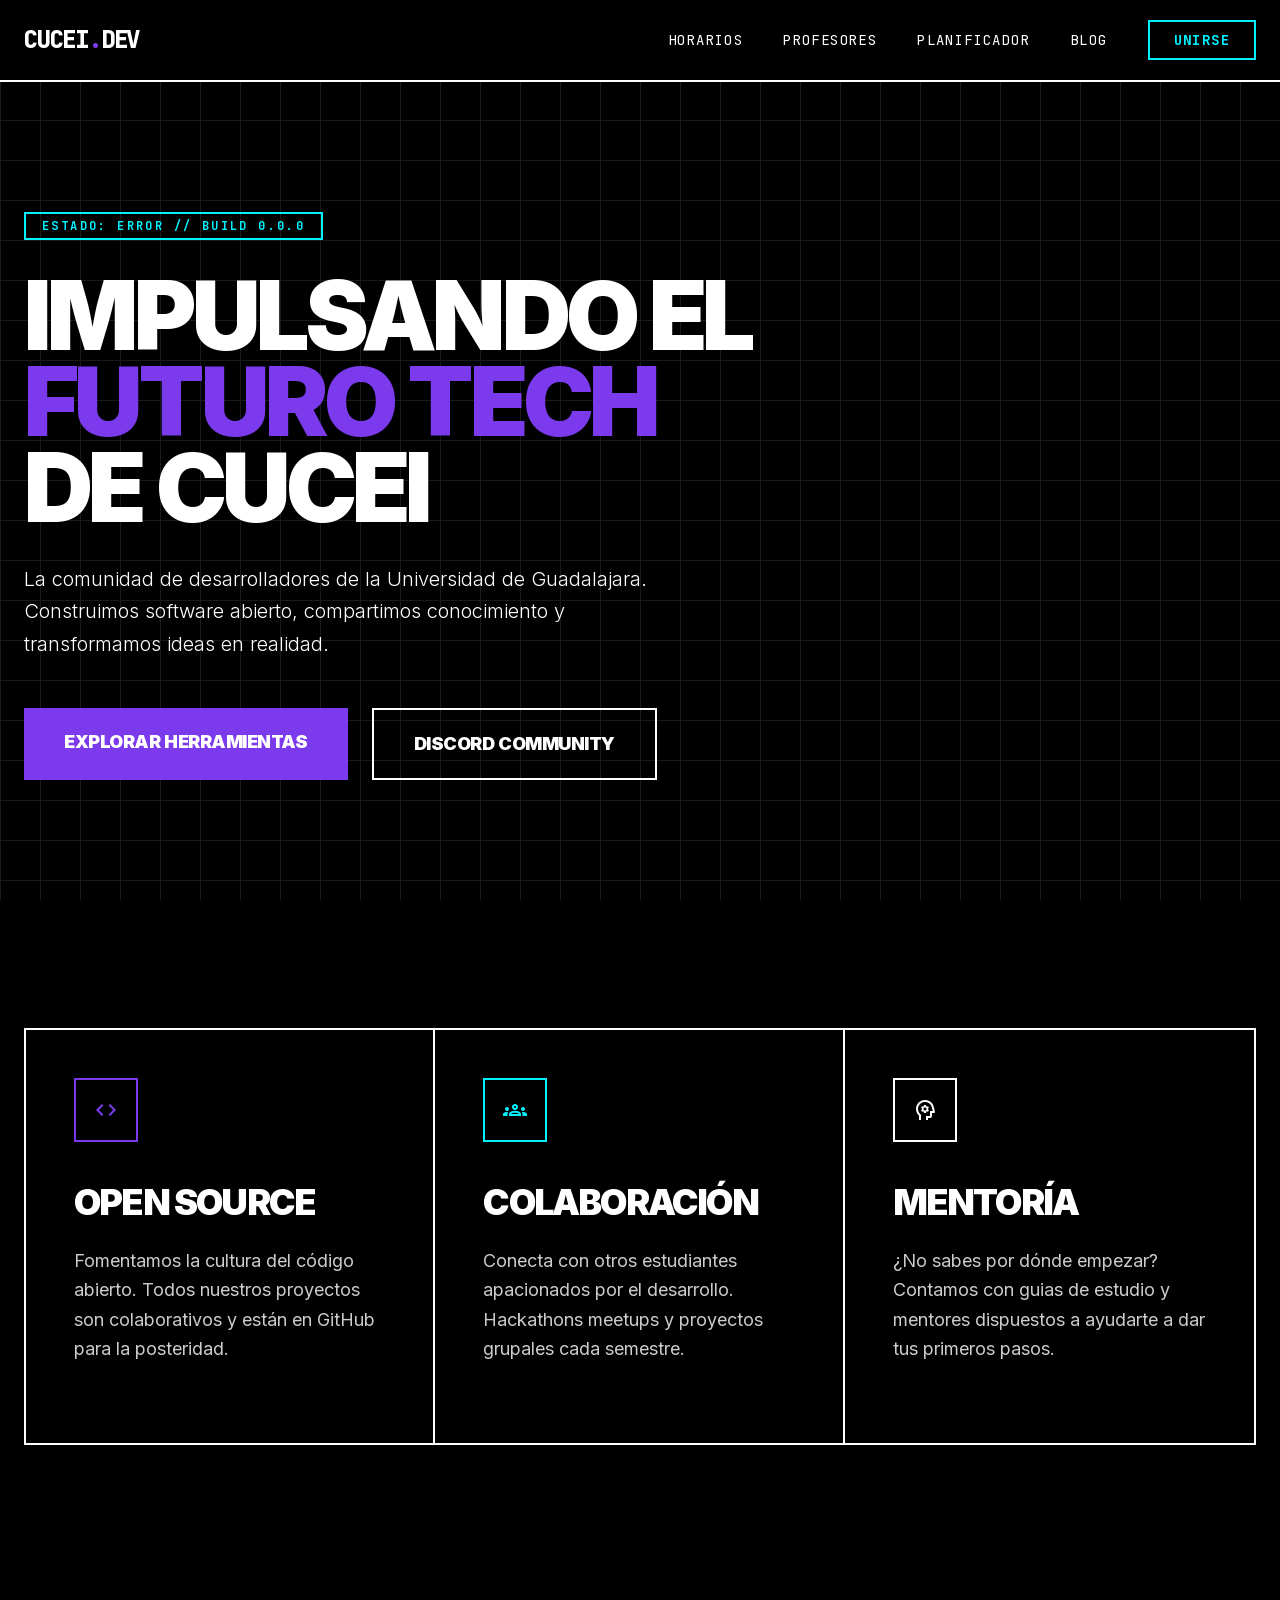
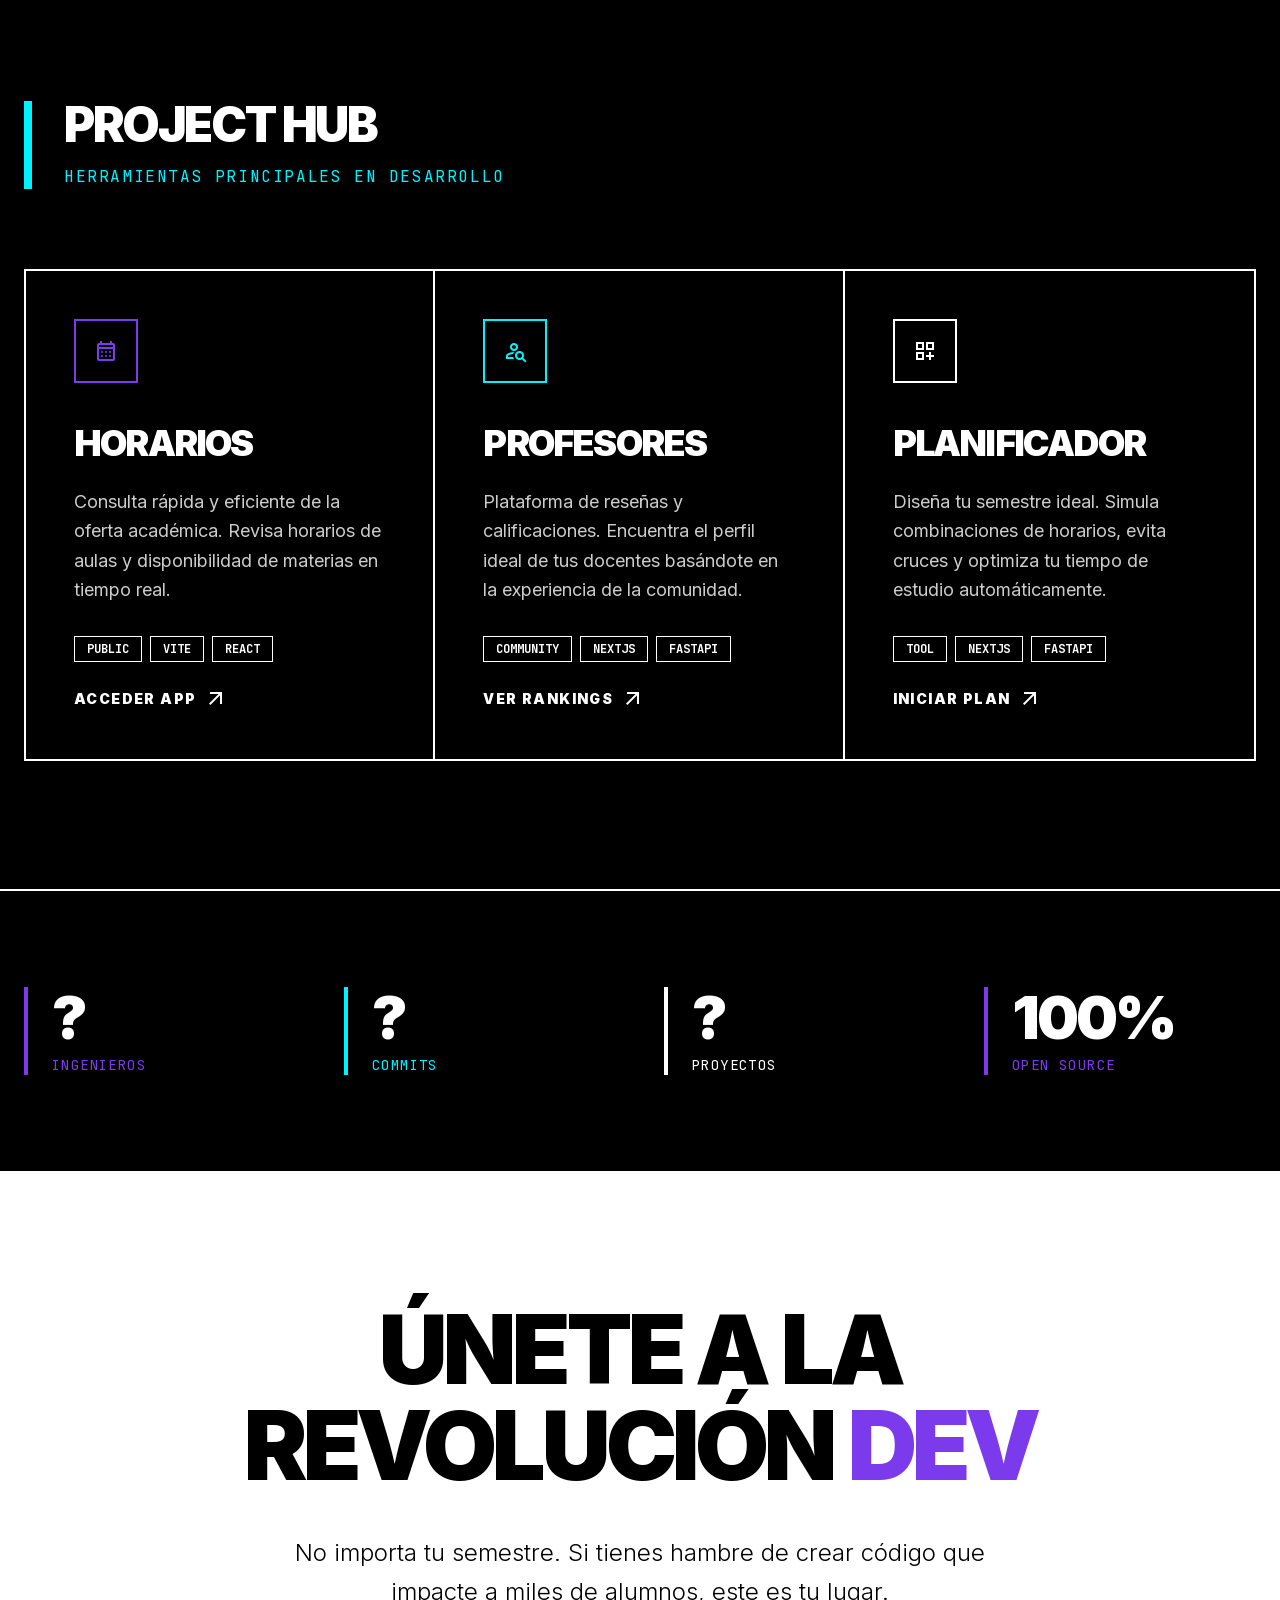
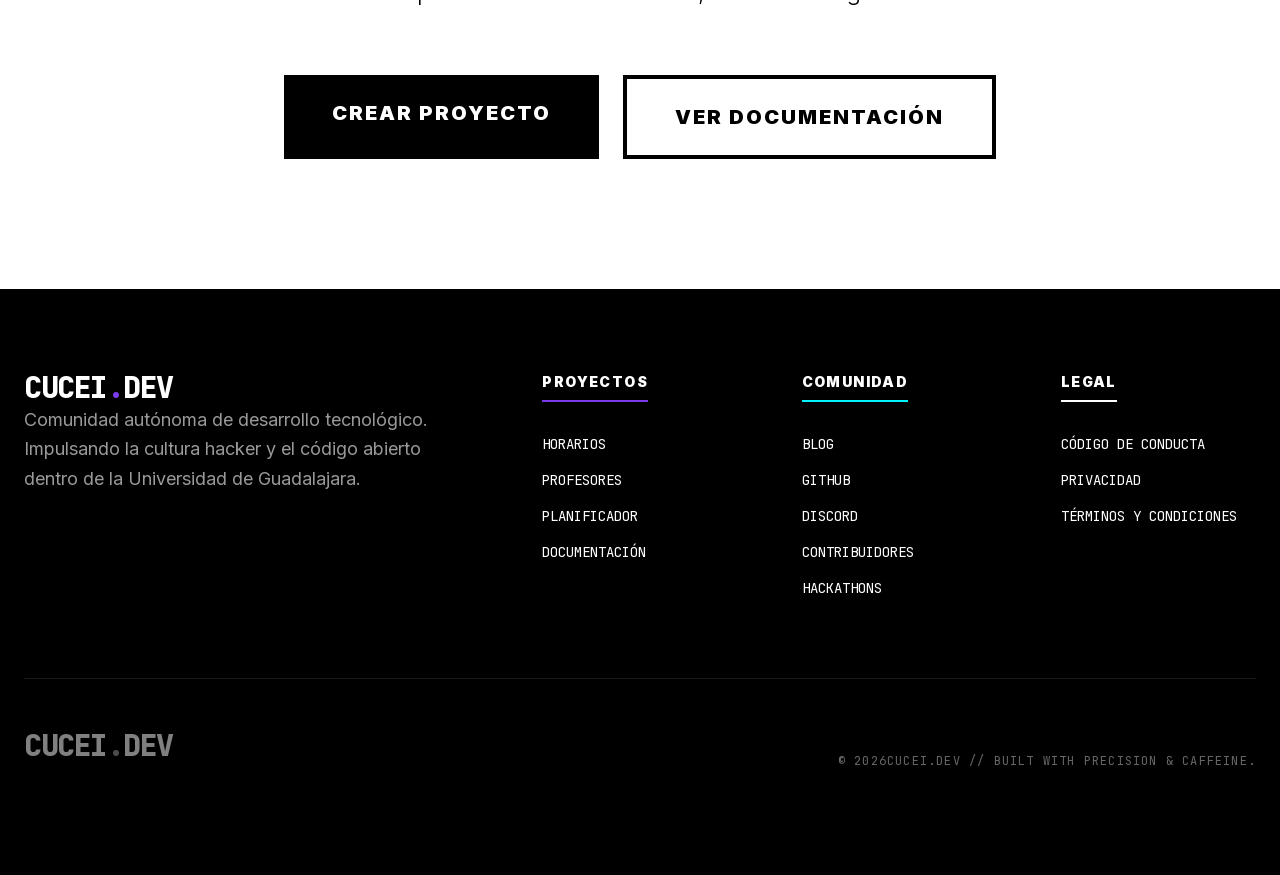
==== commit b4d20a16: "2026-04-22" ====
--- a/index.html
+++ b/index.html
@@ -1,4 +1,4 @@
-<!DOCTYPE html><html lang="es"><head><meta charSet="utf-8"/><meta name="viewport" content="width=device-width, initial-scale=1"/><link rel="preload" href="/_next/static/media/70bc3e132a0a741e-s.p.1409xf.ylxg8g.woff2" as="font" crossorigin="" type="font/woff2"/><link rel="preload" href="/_next/static/media/83afe278b6a6bb3c-s.p.0q-301v4kxxnr.woff2" as="font" crossorigin="" type="font/woff2"/><link rel="stylesheet" href="/_next/static/chunks/0zx~mjfcycnyb.css" data-precedence="next"/><link rel="preload" as="script" fetchPriority="low" href="/_next/static/chunks/0gxwci3e5-ykx.js"/><script src="/_next/static/chunks/0dgq26a5_oy.a.js" async=""></script><script src="/_next/static/chunks/0h4bq73pogmtb.js" async=""></script><script src="/_next/static/chunks/0i~93fld3ugu2.js" async=""></script><script src="/_next/static/chunks/turbopack-0t.stblfnq.x_.js" async=""></script><script src="/_next/static/chunks/16ty2921ivfs3.js" async=""></script><script src="/_next/static/chunks/0d3shmwh5_nmn.js" async=""></script><script src="/_next/static/chunks/0ebyf0xtbj2vt.js" async=""></script><link rel="apple-touch-icon" sizes="57x57" href="/apple-icon-57x57.png"/><link rel="apple-touch-icon" sizes="60x60" href="/apple-icon-60x60.png"/><link rel="apple-touch-icon" sizes="72x72" href="/apple-icon-72x72.png"/><link rel="apple-touch-icon" sizes="76x76" href="/apple-icon-76x76.png"/><link rel="apple-touch-icon" sizes="114x114" href="/apple-icon-114x114.png"/><link rel="apple-touch-icon" sizes="120x120" href="/apple-icon-120x120.png"/><link rel="apple-touch-icon" sizes="144x144" href="/apple-icon-144x144.png"/><link rel="apple-touch-icon" sizes="152x152" href="/apple-icon-152x152.png"/><link rel="apple-touch-icon" sizes="180x180" href="/apple-icon-180x180.png"/><link rel="icon" type="image/png" sizes="192x192" href="/android-icon-192x192.png"/><link rel="icon" type="image/png" sizes="32x32" href="/favicon-32x32.png"/><link rel="icon" type="image/png" sizes="96x96" href="/favicon-96x96.png"/><link rel="icon" type="image/png" sizes="16x16" href="/favicon-16x16.png"/><link rel="manifest" href="/manifest.json"/><meta name="msapplication-TileColor" content="#6931C9"/><meta name="msapplication-TileImage" content="/ms-icon-144x144.png"/><meta name="theme-color" content="#6931C9"/><meta name="next-size-adjust" content=""/><title>CUCEI.DEV</title><meta name="description" content="Comunidad independiente de desarrollo tecnológico de los alumnos de CUCEI, Universidad de Guadalajara."/><script src="/_next/static/chunks/03~yq9q893hmn.js" noModule=""></script></head><body class="inter_5e89cbca-module__XMex2G__variable jetbrains_mono_7dea1b4c-module__7ibYFq__variable antialiased bg-black text-white"><div hidden=""><!--$--><!--/$--></div><nav class="fixed top-0 w-full z-50 bg-black border-b-2 border-white"><div class="max-w-7xl mx-auto px-6"><div class="flex justify-between items-center h-20"><div class="flex items-center"><a class="font-mono text-2xl font-extrabold tracking-tighter text-white" href="/">CUCEI<span class="text-primary">.</span>DEV</a></div><div class="hidden md:flex items-center space-x-10 font-mono text-sm uppercase tracking-widest"><a class="hover:text-primary transition-colors" href="https://horarios.cucei.dev">Horarios</a><a class="hover:text-primary transition-colors" href="/#profesores">Profesores</a><a class="hover:text-primary transition-colors" href="/#planificador">Planificador</a><a class="hover:text-primary transition-colors" href="/blog/">Blog</a><a class="border-2 border-neon text-neon px-6 py-2 hover:bg-neon hover:text-black transition-all font-bold" href="/#join">UNIRSE</a></div></div></div></nav><section class="relative min-h-screen flex items-center pt-20 grid-pattern"><div class="max-w-7xl mx-auto px-6 relative z-10 w-full"><div class="max-w-4xl"><div class="inline-block px-4 py-1 border-2 border-neon text-neon font-mono text-xs mb-8 uppercase tracking-[0.2em] font-bold mt-3">CARGANDO...</div><h1 class="text-5xl md:text-7xl lg:text-8xl font-black mb-8 leading-[0.9] tracking-tighter uppercase">Impulsando el <br/><span class="text-primary">futuro tech</span> <br/>de CUCEI</h1><p class="md:text-xl text-white font-light mb-12 max-w-2xl leading-relaxed">La comunidad de desarrolladores de la Universidad de Guadalajara. Construimos software abierto, compartimos conocimiento y transformamos ideas en realidad.</p><div class="flex flex-wrap gap-6"><a class="bg-primary text-white px-10 py-5 font-black lg:text-lg uppercase tracking-tight hover:bg-white hover:text-primary transition-colors" href="#projects">Explorar Herramientas</a><a class="border-2 border-white text-white px-10 py-5 font-black lg:text-lg uppercase tracking-tight hover:bg-white hover:text-black transition-colors" href="#">Discord Community</a></div></div></div></section><section class="py-32 bg-black scroll-mt-20" id="about"><div class="max-w-7xl mx-auto px-6"><div class="grid lg:grid-cols-3 gap-0 border-2 border-white"><div class="p-12 flex flex-col justify-between group transition-colors
+<!DOCTYPE html><html lang="es"><head><meta charSet="utf-8"/><meta name="viewport" content="width=device-width, initial-scale=1"/><link rel="preload" href="/_next/static/media/70bc3e132a0a741e-s.p.1409xf.ylxg8g.woff2" as="font" crossorigin="" type="font/woff2"/><link rel="preload" href="/_next/static/media/83afe278b6a6bb3c-s.p.0q-301v4kxxnr.woff2" as="font" crossorigin="" type="font/woff2"/><link rel="stylesheet" href="/_next/static/chunks/0o0xj5hf1srsj.css" data-precedence="next"/><link rel="preload" as="script" fetchPriority="low" href="/_next/static/chunks/0nvxa5u4u3j_s.js"/><script src="/_next/static/chunks/0~2-1j6-x4z4r.js" async=""></script><script src="/_next/static/chunks/0imccu_25-3-r.js" async=""></script><script src="/_next/static/chunks/16n.u55-i453e.js" async=""></script><script src="/_next/static/chunks/turbopack-00j2wvtzw710p.js" async=""></script><script src="/_next/static/chunks/0ltqr6ov1b995.js" async=""></script><script src="/_next/static/chunks/0y7p~4c-vyokw.js" async=""></script><script src="/_next/static/chunks/0rpe_sv4q4o1x.js" async=""></script><link rel="apple-touch-icon" sizes="57x57" href="/apple-icon-57x57.png"/><link rel="apple-touch-icon" sizes="60x60" href="/apple-icon-60x60.png"/><link rel="apple-touch-icon" sizes="72x72" href="/apple-icon-72x72.png"/><link rel="apple-touch-icon" sizes="76x76" href="/apple-icon-76x76.png"/><link rel="apple-touch-icon" sizes="114x114" href="/apple-icon-114x114.png"/><link rel="apple-touch-icon" sizes="120x120" href="/apple-icon-120x120.png"/><link rel="apple-touch-icon" sizes="144x144" href="/apple-icon-144x144.png"/><link rel="apple-touch-icon" sizes="152x152" href="/apple-icon-152x152.png"/><link rel="apple-touch-icon" sizes="180x180" href="/apple-icon-180x180.png"/><link rel="icon" type="image/png" sizes="192x192" href="/android-icon-192x192.png"/><link rel="icon" type="image/png" sizes="32x32" href="/favicon-32x32.png"/><link rel="icon" type="image/png" sizes="96x96" href="/favicon-96x96.png"/><link rel="icon" type="image/png" sizes="16x16" href="/favicon-16x16.png"/><link rel="manifest" href="/manifest.json"/><meta name="msapplication-TileColor" content="#6931C9"/><meta name="msapplication-TileImage" content="/ms-icon-144x144.png"/><meta name="theme-color" content="#6931C9"/><meta name="next-size-adjust" content=""/><title>CUCEI.DEV</title><meta name="description" content="Comunidad independiente de desarrollo tecnológico de los alumnos de CUCEI, Universidad de Guadalajara."/><script src="/_next/static/chunks/03~yq9q893hmn.js" noModule=""></script></head><body class="inter_5e89cbca-module__XMex2G__variable jetbrains_mono_7dea1b4c-module__7ibYFq__variable antialiased bg-black text-white"><div hidden=""><!--$--><!--/$--></div><nav class="fixed top-0 w-full z-50 bg-black border-b-2 border-white"><div class="max-w-7xl mx-auto px-6"><div class="flex justify-between items-center h-20"><div class="flex items-center"><a class="font-mono text-2xl font-extrabold tracking-tighter text-white" href="/">CUCEI<span class="text-primary">.</span>DEV</a></div><div class="hidden md:flex items-center space-x-10 font-mono text-sm uppercase tracking-widest"><a class="hover:text-primary transition-colors" href="https://horarios.cucei.dev">Horarios</a><a class="hover:text-primary transition-colors" href="/#profesores">Profesores</a><a class="hover:text-primary transition-colors" href="https://agenda.cucei.dev">Planificador</a><a class="hover:text-primary transition-colors" href="/blog/">Blog</a><a class="border-2 border-neon text-neon px-6 py-2 hover:bg-neon hover:text-black transition-all font-bold" href="/#join">UNIRSE</a></div></div></div></nav><section class="relative min-h-screen flex items-center pt-20 grid-pattern"><div class="max-w-7xl mx-auto px-6 relative z-10 w-full"><div class="max-w-4xl"><div class="inline-block px-4 py-1 border-2 border-neon text-neon font-mono text-xs mb-8 uppercase tracking-[0.2em] font-bold mt-3">CARGANDO...</div><h1 class="text-5xl md:text-7xl lg:text-8xl font-black mb-8 leading-[0.9] tracking-tighter uppercase">Impulsando el <br/><span class="text-primary">futuro tech</span> <br/>de CUCEI</h1><p class="md:text-xl text-white font-light mb-12 max-w-2xl leading-relaxed">La comunidad de desarrolladores de la Universidad de Guadalajara. Construimos software abierto, compartimos conocimiento y transformamos ideas en realidad.</p><div class="flex flex-wrap gap-6"><a class="bg-primary text-white px-10 py-5 font-black lg:text-lg uppercase tracking-tight hover:bg-white hover:text-primary transition-colors" href="#projects">Explorar Herramientas</a><a class="border-2 border-white text-white px-10 py-5 font-black lg:text-lg uppercase tracking-tight hover:bg-white hover:text-black transition-colors" href="#">Discord Community</a></div></div></div></section><section class="py-32 bg-black scroll-mt-20" id="about"><div class="max-w-7xl mx-auto px-6"><div class="grid lg:grid-cols-3 gap-0 border-2 border-white"><div class="p-12 flex flex-col justify-between group transition-colors
         hover:bg-white hover:text-black
         border-b-2 lg:border-b-0 lg:border-r-2 border-white
       "><div><div class="w-16 h-16 border-2 flex items-center justify-center mb-10 transition-colors
@@ -46,4 +46,4 @@
             text-white
             group-hover:bg-white
             group-hover:text-primary
-          "><span class="material-symbols-outlined text-4xl">dashboard_customize</span></div><h3 class="text-2xl md:text-3xl lg:text-4xl font-black mb-6 uppercase tracking-tighter">Planificador</h3><p class="md:text-lg leading-relaxed mb-8 opacity-80 group-hover:opacity-100">Diseña tu semestre ideal. Simula combinaciones de horarios, evita cruces y optimiza tu tiempo de estudio automáticamente.</p></div><div class="space-y-6"><div class="flex flex-wrap gap-2"><span class="px-3 py-1 border border-current text-xs font-mono font-bold uppercase">Tool</span><span class="px-3 py-1 border border-current text-xs font-mono font-bold uppercase">NextJS</span><span class="px-3 py-1 border border-current text-xs font-mono font-bold uppercase">FastAPI</span></div><a class="inline-flex items-center gap-2 font-black uppercase tracking-widest text-sm hover:underline" href="https://agenda.cucei.dev">Iniciar Plan <span class="material-symbols-outlined">arrow_outward</span></a></div></div></div></div></section><section class="py-24 bg-black border-y-2 border-white"><div class="max-w-7xl mx-auto px-6"><div class="grid md:grid-cols-2 lg:grid-cols-4 gap-12"><div class="border-l-4 border-primary pl-6"><div class="text-6xl font-black mb-2 tracking-tighter">?</div><div class="font-mono text-sm uppercase tracking-widest text-primary">Ingenieros</div></div><div class="border-l-4 border-neon pl-6"><div class="text-6xl font-black mb-2 tracking-tighter">?</div><div class="font-mono text-sm uppercase tracking-widest text-neon">Commits</div></div><div class="border-l-4 border-white pl-6"><div class="text-6xl font-black mb-2 tracking-tighter">?</div><div class="font-mono text-sm uppercase tracking-widest text-white">Proyectos</div></div><div class="border-l-4 border-primary pl-6"><div class="text-6xl font-black mb-2 tracking-tighter">100%</div><div class="font-mono text-sm uppercase tracking-widest text-primary">Open Source</div></div></div></div></section><section class="py-32 bg-white text-black scroll-mt-20" id="join"><div class="max-w-7xl mx-auto px-6 text-center"><h2 class="text-5xl md:text-6xl lg:text-8xl font-black uppercase tracking-tighter mb-10 leading-none">Únete a la <br/> Revolución <span class="text-primary">Dev</span></h2><p class="text-xl lg:text-2xl font-light mb-16 max-w-3xl mx-auto leading-relaxed">No importa tu semestre. Si tienes hambre de crear código que impacte a miles de alumnos, este es tu lugar.</p><div class="flex flex-col sm:flex-row gap-6 justify-center"><a class="bg-black text-white px-6 py-4 md:px-12 md:py-6 font-black md:text-xl uppercase tracking-widest hover:bg-primary transition-colors" href="/dev/">Crear Proyecto</a><a href="https://api.cucei.dev/redoc" class="border-4 border-black text-black px-6 py-4 md:px-12 md:py-6 font-black md:text-xl uppercase tracking-widest hover:bg-black hover:text-white transition-all">Ver Documentación</a></div></div></section><!--$--><!--/$--><footer class="bg-black py-20 border-t-2 border-white"><div class="max-w-7xl mx-auto px-6"><div class="grid md:grid-cols-2 lg:grid-cols-5 gap-16 mb-20"><div class="lg:col-span-2"><a class="font-mono text-3xl font-black text-white mb-8 tracking-tighter uppercase" href="/">CUCEI<span class="text-primary">.</span>DEV</a><p class="text-white/60 text-lg leading-relaxed max-w-md">Comunidad autónoma de desarrollo tecnológico. Impulsando la cultura hacker y el código abierto dentro de la Universidad de Guadalajara.</p></div><div><h5 class="text-white font-black uppercase tracking-widest mb-8 text-sm border-b-2 border-primary pb-2 inline-block">Proyectos</h5><ul class="space-y-4 font-mono text-sm uppercase"><li><a class="hover:text-primary transition-colors" href="https://horarios.cucei.dev">Horarios</a></li><li><a class="hover:text-primary transition-colors" href="/#profesores">Profesores</a></li><li><a class="hover:text-primary transition-colors" href="/#planificador">Planificador</a></li><li><a class="hover:text-primary transition-colors" href="https://api.cucei.dev/redoc">Documentación</a></li></ul></div><div><h5 class="text-white font-black uppercase tracking-widest mb-8 text-sm border-b-2 border-neon pb-2 inline-block">Comunidad</h5><ul class="space-y-4 font-mono text-sm uppercase"><li><a class="hover:text-neon transition-colors" href="/blog/">Blog</a></li><li><a class="hover:text-neon transition-colors" href="https://github.com/cucei-dev">GitHub</a></li><li><a class="hover:text-neon transition-colors" href="#">Discord</a></li><li><a class="hover:text-neon transition-colors" href="/team/">Contribuidores</a></li><li><a class="hover:text-neon transition-colors" href="/hack/">Hackathons</a></li></ul></div><div><h5 class="text-white font-black uppercase tracking-widest mb-8 text-sm border-b-2 border-white pb-2 inline-block">Legal</h5><ul class="space-y-4 font-mono text-sm uppercase"><li><a class="hover:text-primary transition-colors" href="/conducta/">Código de Conducta</a></li><li><a class="hover:text-primary transition-colors" href="/privacidad/">Privacidad</a></li><li><a class="hover:text-primary transition-colors" href="/condiciones/">Términos y Condiciones</a></li></ul></div></div><div class="pt-12 border-t border-white/10 flex flex-col md:flex-row justify-between items-center gap-10"><div class="flex items-center gap-8 grayscale brightness-200 opacity-50"><a class="font-mono text-3xl font-black text-white mb-8 tracking-tighter uppercase" href="/">CUCEI<span class="text-primary">.</span>DEV</a></div><p class="text-xs font-mono text-white/40 uppercase tracking-widest">© <!-- -->2026<!-- -->cucei.dev // Built with precision &amp; caffeine.</p></div></div></footer><script src="/_next/static/chunks/0gxwci3e5-ykx.js" id="_R_" async=""></script><script>(self.__next_f=self.__next_f||[]).push([0])</script><script>self.__next_f.push([1,"1:\"$Sreact.fragment\"\n2:I[22016,[\"/_next/static/chunks/16ty2921ivfs3.js\",\"/_next/static/chunks/0d3shmwh5_nmn.js\",\"/_next/static/chunks/0ebyf0xtbj2vt.js\"],\"\"]\n3:I[39756,[\"/_next/static/chunks/16ty2921ivfs3.js\",\"/_next/static/chunks/0d3shmwh5_nmn.js\"],\"default\"]\n4:I[37457,[\"/_next/static/chunks/16ty2921ivfs3.js\",\"/_next/static/chunks/0d3shmwh5_nmn.js\"],\"default\"]\n9:I[68027,[\"/_next/static/chunks/16ty2921ivfs3.js\",\"/_next/static/chunks/0d3shmwh5_nmn.js\"],\"default\",1]\n:HL[\"/_next/static/chunks/0zx~mjfcycnyb.css\",\"style\"]\n:HL[\"/_next/static/media/70bc3e132a0a741e-s.p.1409xf.ylxg8g.woff2\",\"font\",{\"crossOrigin\":\"\",\"type\":\"font/woff2\"}]\n:HL[\"/_next/static/media/83afe278b6a6bb3c-s.p.0q-301v4kxxnr.woff2\",\"font\",{\"crossOrigin\":\"\",\"type\":\"font/woff2\"}]\n"])</script><script>self.__next_f.push([1,"0:{\"P\":null,\"c\":[\"\",\"\"],\"q\":\"\",\"i\":false,\"f\":[[[\"\",{\"children\":[\"__PAGE__\",{}]},\"$undefined\",\"$undefined\",16],[[\"$\",\"$1\",\"c\",{\"children\":[[[\"$\",\"link\",\"0\",{\"rel\":\"stylesheet\",\"href\":\"/_next/static/chunks/0zx~mjfcycnyb.css\",\"precedence\":\"next\",\"crossOrigin\":\"$undefined\",\"nonce\":\"$undefined\"}],[\"$\",\"script\",\"script-0\",{\"src\":\"/_next/static/chunks/16ty2921ivfs3.js\",\"async\":true,\"nonce\":\"$undefined\"}],[\"$\",\"script\",\"script-1\",{\"src\":\"/_next/static/chunks/0d3shmwh5_nmn.js\",\"async\":true,\"nonce\":\"$undefined\"}]],[\"$\",\"html\",null,{\"lang\":\"es\",\"children\":[[\"$\",\"head\",null,{\"children\":[[\"$\",\"link\",null,{\"rel\":\"apple-touch-icon\",\"sizes\":\"57x57\",\"href\":\"/apple-icon-57x57.png\"}],[\"$\",\"link\",null,{\"rel\":\"apple-touch-icon\",\"sizes\":\"60x60\",\"href\":\"/apple-icon-60x60.png\"}],[\"$\",\"link\",null,{\"rel\":\"apple-touch-icon\",\"sizes\":\"72x72\",\"href\":\"/apple-icon-72x72.png\"}],[\"$\",\"link\",null,{\"rel\":\"apple-touch-icon\",\"sizes\":\"76x76\",\"href\":\"/apple-icon-76x76.png\"}],[\"$\",\"link\",null,{\"rel\":\"apple-touch-icon\",\"sizes\":\"114x114\",\"href\":\"/apple-icon-114x114.png\"}],[\"$\",\"link\",null,{\"rel\":\"apple-touch-icon\",\"sizes\":\"120x120\",\"href\":\"/apple-icon-120x120.png\"}],[\"$\",\"link\",null,{\"rel\":\"apple-touch-icon\",\"sizes\":\"144x144\",\"href\":\"/apple-icon-144x144.png\"}],[\"$\",\"link\",null,{\"rel\":\"apple-touch-icon\",\"sizes\":\"152x152\",\"href\":\"/apple-icon-152x152.png\"}],[\"$\",\"link\",null,{\"rel\":\"apple-touch-icon\",\"sizes\":\"180x180\",\"href\":\"/apple-icon-180x180.png\"}],[\"$\",\"link\",null,{\"rel\":\"icon\",\"type\":\"image/png\",\"sizes\":\"192x192\",\"href\":\"/android-icon-192x192.png\"}],[\"$\",\"link\",null,{\"rel\":\"icon\",\"type\":\"image/png\",\"sizes\":\"32x32\",\"href\":\"/favicon-32x32.png\"}],[\"$\",\"link\",null,{\"rel\":\"icon\",\"type\":\"image/png\",\"sizes\":\"96x96\",\"href\":\"/favicon-96x96.png\"}],[\"$\",\"link\",null,{\"rel\":\"icon\",\"type\":\"image/png\",\"sizes\":\"16x16\",\"href\":\"/favicon-16x16.png\"}],[\"$\",\"link\",null,{\"rel\":\"manifest\",\"href\":\"/manifest.json\"}],[\"$\",\"meta\",null,{\"name\":\"msapplication-TileColor\",\"content\":\"#6931C9\"}],[\"$\",\"meta\",null,{\"name\":\"msapplication-TileImage\",\"content\":\"/ms-icon-144x144.png\"}],[\"$\",\"meta\",null,{\"name\":\"theme-color\",\"content\":\"#6931C9\"}]]}],[\"$\",\"body\",null,{\"className\":\"inter_5e89cbca-module__XMex2G__variable jetbrains_mono_7dea1b4c-module__7ibYFq__variable antialiased bg-black text-white\",\"children\":[[\"$\",\"nav\",null,{\"className\":\"fixed top-0 w-full z-50 bg-black border-b-2 border-white\",\"children\":[\"$\",\"div\",null,{\"className\":\"max-w-7xl mx-auto px-6\",\"children\":[\"$\",\"div\",null,{\"className\":\"flex justify-between items-center h-20\",\"children\":[[\"$\",\"div\",null,{\"className\":\"flex items-center\",\"children\":[\"$\",\"$L2\",null,{\"href\":\"/\",\"className\":\"font-mono text-2xl font-extrabold tracking-tighter text-white\",\"children\":[\"CUCEI\",[\"$\",\"span\",null,{\"className\":\"text-primary\",\"children\":\".\"}],\"DEV\"]}]}],[\"$\",\"div\",null,{\"className\":\"hidden md:flex items-center space-x-10 font-mono text-sm uppercase tracking-widest\",\"children\":[[\"$\",\"$L2\",null,{\"className\":\"hover:text-primary transition-colors\",\"href\":\"https://horarios.cucei.dev\",\"children\":\"Horarios\"}],[\"$\",\"$L2\",null,{\"className\":\"hover:text-primary transition-colors\",\"href\":\"/#profesores\",\"children\":\"Profesores\"}],[\"$\",\"$L2\",null,{\"className\":\"hover:text-primary transition-colors\",\"href\":\"/#planificador\",\"children\":\"Planificador\"}],[\"$\",\"$L2\",null,{\"className\":\"hover:text-primary transition-colors\",\"href\":\"/blog\",\"children\":\"Blog\"}],[\"$\",\"$L2\",null,{\"className\":\"border-2 border-neon text-neon px-6 py-2 hover:bg-neon hover:text-black transition-all font-bold\",\"href\":\"/#join\",\"children\":\"UNIRSE\"}]]}]]}]}]}],[\"$\",\"$L3\",null,{\"parallelRouterKey\":\"children\",\"error\":\"$undefined\",\"errorStyles\":\"$undefined\",\"errorScripts\":\"$undefined\",\"template\":[\"$\",\"$L4\",null,{}],\"templateStyles\":\"$undefined\",\"templateScripts\":\"$undefined\",\"notFound\":[[[\"$\",\"title\",null,{\"children\":\"404: This page could not be found.\"}],[\"$\",\"div\",null,{\"style\":{\"fontFamily\":\"system-ui,\\\"Segoe UI\\\",Roboto,Helvetica,Arial,sans-serif,\\\"Apple Color Emoji\\\",\\\"Segoe UI Emoji\\\"\",\"height\":\"100vh\",\"textAlign\":\"center\",\"display\":\"flex\",\"flexDirection\":\"column\",\"alignItems\":\"center\",\"justifyContent\":\"center\"},\"children\":[\"$\",\"div\",null,{\"children\":[[\"$\",\"style\",null,{\"dangerouslySetInnerHTML\":{\"__html\":\"body{color:#000;background:#fff;margin:0}.next-error-h1{border-right:1px solid rgba(0,0,0,.3)}@media (prefers-color-scheme:dark){body{color:#fff;background:#000}.next-error-h1{border-right:1px solid rgba(255,255,255,.3)}}\"}}],[\"$\",\"h1\",null,{\"className\":\"next-error-h1\",\"style\":{\"display\":\"inline-block\",\"margin\":\"0 20px 0 0\",\"padding\":\"0 23px 0 0\",\"fontSize\":24,\"fontWeight\":500,\"verticalAlign\":\"top\",\"lineHeight\":\"49px\"},\"children\":404}],\"$L5\"]}]}]],[]],\"forbidden\":\"$undefined\",\"unauthorized\":\"$undefined\"}],\"$L6\"]}]]}]]}],{\"children\":[\"$L7\",{},null,false,null]},null,false,null],\"$L8\",false]],\"m\":\"$undefined\",\"G\":[\"$9\",[\"$La\"]],\"S\":true,\"h\":null,\"s\":\"$undefined\",\"l\":\"$undefined\",\"p\":\"$undefined\",\"d\":\"$undefined\",\"b\":\"BSFO59v70lK-z-Z8L3orJ\"}\n"])</script><script>self.__next_f.push([1,"b:I[32177,[\"/_next/static/chunks/16ty2921ivfs3.js\",\"/_next/static/chunks/0d3shmwh5_nmn.js\",\"/_next/static/chunks/0ebyf0xtbj2vt.js\"],\"default\"]\nc:I[31534,[\"/_next/static/chunks/16ty2921ivfs3.js\",\"/_next/static/chunks/0d3shmwh5_nmn.js\",\"/_next/static/chunks/0ebyf0xtbj2vt.js\"],\"default\"]\n13:I[97367,[\"/_next/static/chunks/16ty2921ivfs3.js\",\"/_next/static/chunks/0d3shmwh5_nmn.js\"],\"ViewportBoundary\"]\n15:I[97367,[\"/_next/static/chunks/16ty2921ivfs3.js\",\"/_next/static/chunks/0d3shmwh5_nmn.js\"],\"MetadataBoundary\"]\n16:\"$Sreact.suspense\"\n5:[\"$\",\"div\",null,{\"style\":{\"display\":\"inline-block\"},\"children\":[\"$\",\"h2\",null,{\"style\":{\"fontSize\":14,\"fontWeight\":400,\"lineHeight\":\"49px\",\"margin\":0},\"children\":\"This page could not be found.\"}]}]\n"])</script><script>self.__next_f.push([1,"6:[\"$\",\"footer\",null,{\"className\":\"bg-black py-20 border-t-2 border-white\",\"children\":[\"$\",\"div\",null,{\"className\":\"max-w-7xl mx-auto px-6\",\"children\":[[\"$\",\"div\",null,{\"className\":\"grid md:grid-cols-2 lg:grid-cols-5 gap-16 mb-20\",\"children\":[[\"$\",\"div\",null,{\"className\":\"lg:col-span-2\",\"children\":[[\"$\",\"$L2\",null,{\"href\":\"/\",\"className\":\"font-mono text-3xl font-black text-white mb-8 tracking-tighter uppercase\",\"children\":[\"CUCEI\",[\"$\",\"span\",null,{\"className\":\"text-primary\",\"children\":\".\"}],\"DEV\"]}],[\"$\",\"p\",null,{\"className\":\"text-white/60 text-lg leading-relaxed max-w-md\",\"children\":\"Comunidad autónoma de desarrollo tecnológico. Impulsando la cultura hacker y el código abierto dentro de la Universidad de Guadalajara.\"}]]}],[\"$\",\"div\",null,{\"children\":[[\"$\",\"h5\",null,{\"className\":\"text-white font-black uppercase tracking-widest mb-8 text-sm border-b-2 border-primary pb-2 inline-block\",\"children\":\"Proyectos\"}],[\"$\",\"ul\",null,{\"className\":\"space-y-4 font-mono text-sm uppercase\",\"children\":[[\"$\",\"li\",null,{\"children\":[\"$\",\"$L2\",null,{\"className\":\"hover:text-primary transition-colors\",\"href\":\"https://horarios.cucei.dev\",\"children\":\"Horarios\"}]}],[\"$\",\"li\",null,{\"children\":[\"$\",\"$L2\",null,{\"className\":\"hover:text-primary transition-colors\",\"href\":\"/#profesores\",\"children\":\"Profesores\"}]}],[\"$\",\"li\",null,{\"children\":[\"$\",\"$L2\",null,{\"className\":\"hover:text-primary transition-colors\",\"href\":\"/#planificador\",\"children\":\"Planificador\"}]}],[\"$\",\"li\",null,{\"children\":[\"$\",\"a\",null,{\"className\":\"hover:text-primary transition-colors\",\"href\":\"https://api.cucei.dev/redoc\",\"children\":\"Documentación\"}]}]]}]]}],[\"$\",\"div\",null,{\"children\":[[\"$\",\"h5\",null,{\"className\":\"text-white font-black uppercase tracking-widest mb-8 text-sm border-b-2 border-neon pb-2 inline-block\",\"children\":\"Comunidad\"}],[\"$\",\"ul\",null,{\"className\":\"space-y-4 font-mono text-sm uppercase\",\"children\":[[\"$\",\"li\",null,{\"children\":[\"$\",\"$L2\",null,{\"className\":\"hover:text-neon transition-colors\",\"href\":\"/blog\",\"children\":\"Blog\"}]}],[\"$\",\"li\",null,{\"children\":[\"$\",\"a\",null,{\"className\":\"hover:text-neon transition-colors\",\"href\":\"https://github.com/cucei-dev\",\"children\":\"GitHub\"}]}],[\"$\",\"li\",null,{\"children\":[\"$\",\"a\",null,{\"className\":\"hover:text-neon transition-colors\",\"href\":\"#\",\"children\":\"Discord\"}]}],[\"$\",\"li\",null,{\"children\":[\"$\",\"$L2\",null,{\"className\":\"hover:text-neon transition-colors\",\"href\":\"/team\",\"children\":\"Contribuidores\"}]}],[\"$\",\"li\",null,{\"children\":[\"$\",\"$L2\",null,{\"className\":\"hover:text-neon transition-colors\",\"href\":\"/hack\",\"children\":\"Hackathons\"}]}]]}]]}],[\"$\",\"div\",null,{\"children\":[[\"$\",\"h5\",null,{\"className\":\"text-white font-black uppercase tracking-widest mb-8 text-sm border-b-2 border-white pb-2 inline-block\",\"children\":\"Legal\"}],[\"$\",\"ul\",null,{\"className\":\"space-y-4 font-mono text-sm uppercase\",\"children\":[[\"$\",\"li\",null,{\"children\":[\"$\",\"$L2\",null,{\"className\":\"hover:text-primary transition-colors\",\"href\":\"/conducta\",\"children\":\"Código de Conducta\"}]}],[\"$\",\"li\",null,{\"children\":[\"$\",\"$L2\",null,{\"className\":\"hover:text-primary transition-colors\",\"href\":\"/privacidad\",\"children\":\"Privacidad\"}]}],[\"$\",\"li\",null,{\"children\":[\"$\",\"$L2\",null,{\"className\":\"hover:text-primary transition-colors\",\"href\":\"/condiciones\",\"children\":\"Términos y Condiciones\"}]}]]}]]}]]}],[\"$\",\"div\",null,{\"className\":\"pt-12 border-t border-white/10 flex flex-col md:flex-row justify-between items-center gap-10\",\"children\":[[\"$\",\"div\",null,{\"className\":\"flex items-center gap-8 grayscale brightness-200 opacity-50\",\"children\":[\"$\",\"$L2\",null,{\"href\":\"/\",\"className\":\"font-mono text-3xl font-black text-white mb-8 tracking-tighter uppercase\",\"children\":[\"CUCEI\",[\"$\",\"span\",null,{\"className\":\"text-primary\",\"children\":\".\"}],\"DEV\"]}]}],[\"$\",\"p\",null,{\"className\":\"text-xs font-mono text-white/40 uppercase tracking-widest\",\"children\":[\"© \",2026,\"cucei.dev // Built with precision \u0026 caffeine.\"]}]]}]]}]}]\n"])</script><script>self.__next_f.push([1,"7:[\"$\",\"$1\",\"c\",{\"children\":[[[\"$\",\"$Lb\",null,{}],[\"$\",\"section\",null,{\"className\":\"py-32 bg-black scroll-mt-20\",\"id\":\"about\",\"children\":[\"$\",\"div\",null,{\"className\":\"max-w-7xl mx-auto px-6\",\"children\":[\"$\",\"div\",null,{\"className\":\"grid lg:grid-cols-3 gap-0 border-2 border-white\",\"children\":[[\"$\",\"div\",null,{\"className\":\"p-12 flex flex-col justify-between group transition-colors\\n        hover:bg-white hover:text-black\\n        border-b-2 lg:border-b-0 lg:border-r-2 border-white\\n      \",\"children\":[\"$\",\"div\",null,{\"children\":[[\"$\",\"div\",null,{\"className\":\"w-16 h-16 border-2 flex items-center justify-center mb-10 transition-colors\\n            border-primary\\n            text-primary\\n            group-hover:bg-primary\\n            group-hover:text-white\\n          \",\"children\":[\"$\",\"span\",null,{\"className\":\"material-symbols-outlined text-4xl\",\"children\":\"code\"}]}],[\"$\",\"h3\",null,{\"className\":\"text-2xl md:text-3xl lg:text-4xl font-black mb-6 uppercase tracking-tighter\",\"children\":\"Open Source\"}],[\"$\",\"p\",null,{\"className\":\"md:text-lg leading-relaxed mb-8 opacity-80 group-hover:opacity-100\",\"children\":\"Fomentamos la cultura del código abierto. Todos nuestros proyectos son colaborativos y están en GitHub para la posteridad.\"}]]}]}],[\"$\",\"div\",null,{\"className\":\"p-12 flex flex-col justify-between group transition-colors\\n        hover:bg-neon hover:text-black\\n        border-b-2 lg:border-b-0 lg:border-r-2 border-white\\n      \",\"children\":[\"$\",\"div\",null,{\"children\":[[\"$\",\"div\",null,{\"className\":\"w-16 h-16 border-2 flex items-center justify-center mb-10 transition-colors\\n            border-neon\\n            text-neon\\n            group-hover:bg-black\\n            group-hover:text-neon\\n          \",\"children\":[\"$\",\"span\",null,{\"className\":\"material-symbols-outlined text-4xl\",\"children\":\"groups\"}]}],[\"$\",\"h3\",null,{\"className\":\"text-2xl md:text-3xl lg:text-4xl font-black mb-6 uppercase tracking-tighter\",\"children\":\"Colaboración\"}],[\"$\",\"p\",null,{\"className\":\"md:text-lg leading-relaxed mb-8 opacity-80 group-hover:opacity-100\",\"children\":\"Conecta con otros estudiantes apacionados por el desarrollo. Hackathons meetups y proyectos grupales cada semestre.\"}]]}]}],[\"$\",\"div\",null,{\"className\":\"p-12 flex flex-col justify-between group transition-colors\\n        hover:bg-primary hover:text-white\\n        \\n      \",\"children\":[\"$\",\"div\",null,{\"children\":[[\"$\",\"div\",null,{\"className\":\"w-16 h-16 border-2 flex items-center justify-center mb-10 transition-colors\\n            border-white\\n            text-white\\n            group-hover:bg-white\\n            group-hover:text-primary\\n          \",\"children\":[\"$\",\"span\",null,{\"className\":\"material-symbols-outlined text-4xl\",\"children\":\"psychology\"}]}],[\"$\",\"h3\",null,{\"className\":\"text-2xl md:text-3xl lg:text-4xl font-black mb-6 uppercase tracking-tighter\",\"children\":\"Mentoría\"}],[\"$\",\"p\",null,{\"className\":\"md:text-lg leading-relaxed mb-8 opacity-80 group-hover:opacity-100\",\"children\":\"¿No sabes por dónde empezar? Contamos con guias de estudio y mentores dispuestos a ayudarte a dar tus primeros pasos.\"}]]}]}]]}]}]}],[\"$\",\"section\",null,{\"className\":\"py-32 bg-black scroll-mt-20\",\"id\":\"projects\",\"children\":[\"$\",\"div\",null,{\"className\":\"max-w-7xl mx-auto px-6\",\"children\":[[\"$\",\"div\",null,{\"className\":\"flex flex-col mb-20 border-l-8 border-neon pl-8\",\"children\":[[\"$\",\"h2\",null,{\"className\":\"text-5xl font-black uppercase tracking-tighter mb-4\",\"children\":\"Project Hub\"}],[\"$\",\"p\",null,{\"className\":\"text-neon font-mono tracking-widest uppercase\",\"children\":\"Herramientas principales en desarrollo\"}]]}],[\"$\",\"div\",null,{\"className\":\"grid lg:grid-cols-3 gap-0 border-2 border-white\",\"children\":[[\"$\",\"$Lc\",null,{\"id\":\"horarios\",\"icon\":\"calendar_month\",\"name\":\"Horarios\",\"description\":\"Consulta rápida y eficiente de la oferta académica. Revisa horarios de aulas y disponibilidad de materias en tiempo real.\",\"stack\":[\"Public\",\"Vite\",\"React\"],\"linkText\":\"Acceder App\",\"link\":\"https://horarios.cucei.dev\",\"border\":true,\"hoverBgClass\":\"hover:bg-white\",\"hoverTextClass\":\"hover:text-black\",\"iconBorderClass\":\"border-primary\",\"iconTextClass\":\"text-primary\",\"iconHoverBgClass\":\"group-hover:bg-primary\",\"iconHoverTextClass\":\"group-hover:text-white\"}],\"$Ld\",\"$Le\"]}]]}]}],\"$Lf\",\"$L10\"],[\"$L11\"],\"$L12\"]}]\n"])</script><script>self.__next_f.push([1,"8:[\"$\",\"$1\",\"h\",{\"children\":[null,[\"$\",\"$L13\",null,{\"children\":\"$L14\"}],[\"$\",\"div\",null,{\"hidden\":true,\"children\":[\"$\",\"$L15\",null,{\"children\":[\"$\",\"$16\",null,{\"name\":\"Next.Metadata\",\"children\":\"$L17\"}]}]}],[\"$\",\"meta\",null,{\"name\":\"next-size-adjust\",\"content\":\"\"}]]}]\na:[\"$\",\"link\",\"0\",{\"rel\":\"stylesheet\",\"href\":\"/_next/static/chunks/0zx~mjfcycnyb.css\",\"precedence\":\"next\",\"crossOrigin\":\"$undefined\",\"nonce\":\"$undefined\"}]\n"])</script><script>self.__next_f.push([1,"18:I[97367,[\"/_next/static/chunks/16ty2921ivfs3.js\",\"/_next/static/chunks/0d3shmwh5_nmn.js\"],\"OutletBoundary\"]\nd:[\"$\",\"$Lc\",null,{\"id\":\"profesores\",\"icon\":\"person_search\",\"name\":\"Profesores\",\"description\":\"Plataforma de reseñas y calificaciones. Encuentra el perfil ideal de tus docentes basándote en la experiencia de la comunidad.\",\"stack\":[\"Community\",\"NextJS\",\"FastAPI\"],\"linkText\":\"Ver Rankings\",\"link\":\"#\",\"border\":true,\"hoverBgClass\":\"hover:bg-neon\",\"hoverTextClass\":\"hover:text-black\",\"iconBorderClass\":\"border-neon\",\"iconTextClass\":\"text-neon\",\"iconHoverBgClass\":\"group-hover:bg-black\",\"iconHoverTextClass\":\"group-hover:text-neon\"}]\ne:[\"$\",\"$Lc\",null,{\"id\":\"planificador\",\"icon\":\"dashboard_customize\",\"name\":\"Planificador\",\"description\":\"Diseña tu semestre ideal. Simula combinaciones de horarios, evita cruces y optimiza tu tiempo de estudio automáticamente.\",\"stack\":[\"Tool\",\"NextJS\",\"FastAPI\"],\"linkText\":\"Iniciar Plan\",\"link\":\"https://agenda.cucei.dev\",\"hoverBgClass\":\"hover:bg-primary\",\"hoverTextClass\":\"hover:text-white\",\"iconBorderClass\":\"border-white\",\"iconTextClass\":\"text-white\",\"iconHoverBgClass\":\"group-hover:bg-white\",\"iconHoverTextClass\":\"group-hover:text-primary\"}]\nf:[\"$\",\"section\",null,{\"className\":\"py-24 bg-black border-y-2 border-white\",\"children\":[\"$\",\"div\",null,{\"className\":\"max-w-7xl mx-auto px-6\",\"children\":[\"$\",\"div\",null,{\"className\":\"grid md:grid-cols-2 lg:grid-cols-4 gap-12\",\"children\":[[\"$\",\"div\",null,{\"className\":\"border-l-4 border-primary pl-6\",\"children\":[[\"$\",\"div\",null,{\"className\":\"text-6xl font-black mb-2 tracking-tighter\",\"children\":\"?\"}],[\"$\",\"div\",null,{\"className\":\"font-mono text-sm uppercase tracking-widest text-primary\",\"children\":\"Ingenieros\"}]]}],[\"$\",\"div\",null,{\"className\":\"border-l-4 border-neon pl-6\",\"children\":[[\"$\",\"div\",null,{\"className\":\"text-6xl font-black mb-2 tracking-tighter\",\"children\":\"?\"}],[\"$\",\"div\",null,{\"className\":\"font-mono text-sm uppercase tracking-widest text-neon\",\"children\":\"Commits\"}]]}],[\"$\",\"div\",null,{\"className\":\"border-l-4 border-white pl-6\",\"children\":[[\"$\",\"div\",null,{\"className\":\"text-6xl font-black mb-2 tracking-tighter\",\"children\":\"?\"}],[\"$\",\"div\",null,{\"className\":\"font-mono text-sm uppercase tracking-widest text-white\",\"children\":\"Proyectos\"}]]}],[\"$\",\"div\",null,{\"className\":\"border-l-4 border-primary pl-6\",\"children\":[[\"$\",\"div\",null,{\"className\":\"text-6xl font-black mb-2 tracking-tighter\",\"children\":\"100%\"}],[\"$\",\"div\",null,{\"className\":\"font-mono text-sm uppercase tracking-widest text-primary\",\"children\":\"Open Source\"}]]}]]}]}]}]\n10:[\"$\",\"section\",null,{\"className\":\"py-32 bg-white text-black scroll-mt-20\",\"id\":\"join\",\"children\":[\"$\",\"div\",null,{\"className\":\"max-w-7xl mx-auto px-6 text-center\",\"children\":[[\"$\",\"h2\",null,{\"className\":\"text-5xl md:text-6xl lg:text-8xl font-black uppercase tracking-tighter mb-10 leading-none\",\"children\":[\"Únete a la \",[\"$\",\"br\",null,{}],\" Revolución \",[\"$\",\"span\",null,{\"className\":\"text-primary\",\"children\":\"Dev\"}]]}],[\"$\",\"p\",null,{\"className\":\"text-xl lg:text-2xl font-light mb-16 max-w-3xl mx-auto leading-relaxed\",\"children\":\"No importa tu semestre. Si tienes hambre de crear código que impacte a miles de alumnos, este es tu lugar.\"}],[\"$\",\"div\",null,{\"className\":\"flex flex-col sm:flex-row gap-6 justify-center\",\"children\":[[\"$\",\"$L2\",null,{\"href\":\"/dev\",\"className\":\"bg-black text-white px-6 py-4 md:px-12 md:py-6 font-black md:text-xl uppercase tracking-widest hover:bg-primary transition-colors\",\"children\":\"Crear Proyecto\"}],[\"$\",\"a\",null,{\"href\":\"https://api.cucei.dev/redoc\",\"className\":\"border-4 border-black text-black px-6 py-4 md:px-12 md:py-6 font-black md:text-xl uppercase tracking-widest hover:bg-black hover:text-white transition-all\",\"children\":\"Ver Documentación\"}]]}]]}]}]\n11:[\"$\",\"script\",\"script-0\",{\"src\":\"/_next/static/chunks/0ebyf0xtbj2vt.js\",\"async\":true,\"nonce\":\"$undefined\"}]\n12:[\"$\",\"$L18\",null,{\"children\":[\"$\",\"$16\",null,{\"name\":\"Next.MetadataOutlet\",\"children\":\"$@19\"}]}]\n"])</script><script>self.__next_f.push([1,"14:[[\"$\",\"meta\",\"0\",{\"charSet\":\"utf-8\"}],[\"$\",\"meta\",\"1\",{\"name\":\"viewport\",\"content\":\"width=device-width, initial-scale=1\"}]]\n"])</script><script>self.__next_f.push([1,"17:[[\"$\",\"title\",\"0\",{\"children\":\"CUCEI.DEV\"}],[\"$\",\"meta\",\"1\",{\"name\":\"description\",\"content\":\"Comunidad independiente de desarrollo tecnológico de los alumnos de CUCEI, Universidad de Guadalajara.\"}]]\n19:null\n"])</script></body></html>+          "><span class="material-symbols-outlined text-4xl">dashboard_customize</span></div><h3 class="text-2xl md:text-3xl lg:text-4xl font-black mb-6 uppercase tracking-tighter">Planificador</h3><p class="md:text-lg leading-relaxed mb-8 opacity-80 group-hover:opacity-100">Diseña tu semestre ideal. Simula combinaciones de horarios, evita cruces y optimiza tu tiempo de estudio automáticamente.</p></div><div class="space-y-6"><div class="flex flex-wrap gap-2"><span class="px-3 py-1 border border-current text-xs font-mono font-bold uppercase">Tool</span><span class="px-3 py-1 border border-current text-xs font-mono font-bold uppercase">NextJS</span><span class="px-3 py-1 border border-current text-xs font-mono font-bold uppercase">FastAPI</span></div><a class="inline-flex items-center gap-2 font-black uppercase tracking-widest text-sm hover:underline" href="https://agenda.cucei.dev">Iniciar Plan <span class="material-symbols-outlined">arrow_outward</span></a></div></div></div></div></section><section class="py-24 bg-black border-y-2 border-white"><div class="max-w-7xl mx-auto px-6"><div class="grid md:grid-cols-2 lg:grid-cols-4 gap-12"><div class="border-l-4 border-primary pl-6"><div class="text-6xl font-black mb-2 tracking-tighter">?</div><div class="font-mono text-sm uppercase tracking-widest text-primary">Ingenieros</div></div><div class="border-l-4 border-neon pl-6"><div class="text-6xl font-black mb-2 tracking-tighter">?</div><div class="font-mono text-sm uppercase tracking-widest text-neon">Commits</div></div><div class="border-l-4 border-white pl-6"><div class="text-6xl font-black mb-2 tracking-tighter">?</div><div class="font-mono text-sm uppercase tracking-widest text-white">Proyectos</div></div><div class="border-l-4 border-primary pl-6"><div class="text-6xl font-black mb-2 tracking-tighter">100%</div><div class="font-mono text-sm uppercase tracking-widest text-primary">Open Source</div></div></div></div></section><section class="py-32 bg-white text-black scroll-mt-20" id="join"><div class="max-w-7xl mx-auto px-6 text-center"><h2 class="text-5xl md:text-6xl lg:text-8xl font-black uppercase tracking-tighter mb-10 leading-none">Únete a la <br/> Revolución <span class="text-primary">Dev</span></h2><p class="text-xl lg:text-2xl font-light mb-16 max-w-3xl mx-auto leading-relaxed">No importa tu semestre. Si tienes hambre de crear código que impacte a miles de alumnos, este es tu lugar.</p><div class="flex flex-col sm:flex-row gap-6 justify-center"><a class="bg-black text-white px-6 py-4 md:px-12 md:py-6 font-black md:text-xl uppercase tracking-widest hover:bg-primary transition-colors" href="/dev/">Crear Proyecto</a><a href="https://api.cucei.dev/redoc" class="border-4 border-black text-black px-6 py-4 md:px-12 md:py-6 font-black md:text-xl uppercase tracking-widest hover:bg-black hover:text-white transition-all">Ver Documentación</a></div></div></section><!--$--><!--/$--><footer class="bg-black py-20 border-t-2 border-white"><div class="max-w-7xl mx-auto px-6"><div class="grid md:grid-cols-2 lg:grid-cols-5 gap-16 mb-20"><div class="lg:col-span-2"><a class="font-mono text-3xl font-black text-white mb-8 tracking-tighter uppercase" href="/">CUCEI<span class="text-primary">.</span>DEV</a><p class="text-white/60 text-lg leading-relaxed max-w-md">Comunidad autónoma de desarrollo tecnológico. Impulsando la cultura hacker y el código abierto dentro de la Universidad de Guadalajara.</p></div><div><h5 class="text-white font-black uppercase tracking-widest mb-8 text-sm border-b-2 border-primary pb-2 inline-block">Proyectos</h5><ul class="space-y-4 font-mono text-sm uppercase"><li><a class="hover:text-primary transition-colors" href="https://horarios.cucei.dev">Horarios</a></li><li><a class="hover:text-primary transition-colors" href="/#profesores">Profesores</a></li><li><a class="hover:text-primary transition-colors" href="/#planificador">Planificador</a></li><li><a class="hover:text-primary transition-colors" href="https://api.cucei.dev/redoc">Documentación</a></li></ul></div><div><h5 class="text-white font-black uppercase tracking-widest mb-8 text-sm border-b-2 border-neon pb-2 inline-block">Comunidad</h5><ul class="space-y-4 font-mono text-sm uppercase"><li><a class="hover:text-neon transition-colors" href="/blog/">Blog</a></li><li><a class="hover:text-neon transition-colors" href="https://github.com/cucei-dev">GitHub</a></li><li><a class="hover:text-neon transition-colors" href="#">Discord</a></li><li><a class="hover:text-neon transition-colors" href="/team/">Contribuidores</a></li><li><a class="hover:text-neon transition-colors" href="/hack/">Hackathons</a></li></ul></div><div><h5 class="text-white font-black uppercase tracking-widest mb-8 text-sm border-b-2 border-white pb-2 inline-block">Legal</h5><ul class="space-y-4 font-mono text-sm uppercase"><li><a class="hover:text-primary transition-colors" href="/conducta/">Código de Conducta</a></li><li><a class="hover:text-primary transition-colors" href="/privacidad/">Privacidad</a></li><li><a class="hover:text-primary transition-colors" href="/condiciones/">Términos y Condiciones</a></li></ul></div></div><div class="pt-12 border-t border-white/10 flex flex-col md:flex-row justify-between items-center gap-10"><div class="flex items-center gap-8 grayscale brightness-200 opacity-50"><a class="font-mono text-3xl font-black text-white mb-8 tracking-tighter uppercase" href="/">CUCEI<span class="text-primary">.</span>DEV</a></div><p class="text-xs font-mono text-white/40 uppercase tracking-widest">© <!-- -->2026<!-- -->cucei.dev // Built with precision &amp; caffeine.</p></div></div></footer><script src="/_next/static/chunks/0nvxa5u4u3j_s.js" id="_R_" async=""></script><script>(self.__next_f=self.__next_f||[]).push([0])</script><script>self.__next_f.push([1,"1:\"$Sreact.fragment\"\n2:I[6028,[\"/_next/static/chunks/0ltqr6ov1b995.js\",\"/_next/static/chunks/0y7p~4c-vyokw.js\",\"/_next/static/chunks/0rpe_sv4q4o1x.js\"],\"\"]\n3:I[70689,[\"/_next/static/chunks/0ltqr6ov1b995.js\",\"/_next/static/chunks/0y7p~4c-vyokw.js\"],\"default\"]\n4:I[46756,[\"/_next/static/chunks/0ltqr6ov1b995.js\",\"/_next/static/chunks/0y7p~4c-vyokw.js\"],\"default\"]\n9:I[12577,[\"/_next/static/chunks/0ltqr6ov1b995.js\",\"/_next/static/chunks/0y7p~4c-vyokw.js\"],\"default\",1]\n:HL[\"/_next/static/chunks/0o0xj5hf1srsj.css\",\"style\"]\n:HL[\"/_next/static/media/70bc3e132a0a741e-s.p.1409xf.ylxg8g.woff2\",\"font\",{\"crossOrigin\":\"\",\"type\":\"font/woff2\"}]\n:HL[\"/_next/static/media/83afe278b6a6bb3c-s.p.0q-301v4kxxnr.woff2\",\"font\",{\"crossOrigin\":\"\",\"type\":\"font/woff2\"}]\n"])</script><script>self.__next_f.push([1,"0:{\"P\":null,\"c\":[\"\",\"\"],\"q\":\"\",\"i\":false,\"f\":[[[\"\",{\"children\":[\"__PAGE__\",{}]},\"$undefined\",\"$undefined\",16],[[\"$\",\"$1\",\"c\",{\"children\":[[[\"$\",\"link\",\"0\",{\"rel\":\"stylesheet\",\"href\":\"/_next/static/chunks/0o0xj5hf1srsj.css\",\"precedence\":\"next\",\"crossOrigin\":\"$undefined\",\"nonce\":\"$undefined\"}],[\"$\",\"script\",\"script-0\",{\"src\":\"/_next/static/chunks/0ltqr6ov1b995.js\",\"async\":true,\"nonce\":\"$undefined\"}],[\"$\",\"script\",\"script-1\",{\"src\":\"/_next/static/chunks/0y7p~4c-vyokw.js\",\"async\":true,\"nonce\":\"$undefined\"}]],[\"$\",\"html\",null,{\"lang\":\"es\",\"children\":[[\"$\",\"head\",null,{\"children\":[[\"$\",\"link\",null,{\"rel\":\"apple-touch-icon\",\"sizes\":\"57x57\",\"href\":\"/apple-icon-57x57.png\"}],[\"$\",\"link\",null,{\"rel\":\"apple-touch-icon\",\"sizes\":\"60x60\",\"href\":\"/apple-icon-60x60.png\"}],[\"$\",\"link\",null,{\"rel\":\"apple-touch-icon\",\"sizes\":\"72x72\",\"href\":\"/apple-icon-72x72.png\"}],[\"$\",\"link\",null,{\"rel\":\"apple-touch-icon\",\"sizes\":\"76x76\",\"href\":\"/apple-icon-76x76.png\"}],[\"$\",\"link\",null,{\"rel\":\"apple-touch-icon\",\"sizes\":\"114x114\",\"href\":\"/apple-icon-114x114.png\"}],[\"$\",\"link\",null,{\"rel\":\"apple-touch-icon\",\"sizes\":\"120x120\",\"href\":\"/apple-icon-120x120.png\"}],[\"$\",\"link\",null,{\"rel\":\"apple-touch-icon\",\"sizes\":\"144x144\",\"href\":\"/apple-icon-144x144.png\"}],[\"$\",\"link\",null,{\"rel\":\"apple-touch-icon\",\"sizes\":\"152x152\",\"href\":\"/apple-icon-152x152.png\"}],[\"$\",\"link\",null,{\"rel\":\"apple-touch-icon\",\"sizes\":\"180x180\",\"href\":\"/apple-icon-180x180.png\"}],[\"$\",\"link\",null,{\"rel\":\"icon\",\"type\":\"image/png\",\"sizes\":\"192x192\",\"href\":\"/android-icon-192x192.png\"}],[\"$\",\"link\",null,{\"rel\":\"icon\",\"type\":\"image/png\",\"sizes\":\"32x32\",\"href\":\"/favicon-32x32.png\"}],[\"$\",\"link\",null,{\"rel\":\"icon\",\"type\":\"image/png\",\"sizes\":\"96x96\",\"href\":\"/favicon-96x96.png\"}],[\"$\",\"link\",null,{\"rel\":\"icon\",\"type\":\"image/png\",\"sizes\":\"16x16\",\"href\":\"/favicon-16x16.png\"}],[\"$\",\"link\",null,{\"rel\":\"manifest\",\"href\":\"/manifest.json\"}],[\"$\",\"meta\",null,{\"name\":\"msapplication-TileColor\",\"content\":\"#6931C9\"}],[\"$\",\"meta\",null,{\"name\":\"msapplication-TileImage\",\"content\":\"/ms-icon-144x144.png\"}],[\"$\",\"meta\",null,{\"name\":\"theme-color\",\"content\":\"#6931C9\"}]]}],[\"$\",\"body\",null,{\"className\":\"inter_5e89cbca-module__XMex2G__variable jetbrains_mono_7dea1b4c-module__7ibYFq__variable antialiased bg-black text-white\",\"children\":[[\"$\",\"nav\",null,{\"className\":\"fixed top-0 w-full z-50 bg-black border-b-2 border-white\",\"children\":[\"$\",\"div\",null,{\"className\":\"max-w-7xl mx-auto px-6\",\"children\":[\"$\",\"div\",null,{\"className\":\"flex justify-between items-center h-20\",\"children\":[[\"$\",\"div\",null,{\"className\":\"flex items-center\",\"children\":[\"$\",\"$L2\",null,{\"href\":\"/\",\"className\":\"font-mono text-2xl font-extrabold tracking-tighter text-white\",\"children\":[\"CUCEI\",[\"$\",\"span\",null,{\"className\":\"text-primary\",\"children\":\".\"}],\"DEV\"]}]}],[\"$\",\"div\",null,{\"className\":\"hidden md:flex items-center space-x-10 font-mono text-sm uppercase tracking-widest\",\"children\":[[\"$\",\"$L2\",null,{\"className\":\"hover:text-primary transition-colors\",\"href\":\"https://horarios.cucei.dev\",\"children\":\"Horarios\"}],[\"$\",\"$L2\",null,{\"className\":\"hover:text-primary transition-colors\",\"href\":\"/#profesores\",\"children\":\"Profesores\"}],[\"$\",\"$L2\",null,{\"className\":\"hover:text-primary transition-colors\",\"href\":\"https://agenda.cucei.dev\",\"children\":\"Planificador\"}],[\"$\",\"$L2\",null,{\"className\":\"hover:text-primary transition-colors\",\"href\":\"/blog\",\"children\":\"Blog\"}],[\"$\",\"$L2\",null,{\"className\":\"border-2 border-neon text-neon px-6 py-2 hover:bg-neon hover:text-black transition-all font-bold\",\"href\":\"/#join\",\"children\":\"UNIRSE\"}]]}]]}]}]}],[\"$\",\"$L3\",null,{\"parallelRouterKey\":\"children\",\"error\":\"$undefined\",\"errorStyles\":\"$undefined\",\"errorScripts\":\"$undefined\",\"template\":[\"$\",\"$L4\",null,{}],\"templateStyles\":\"$undefined\",\"templateScripts\":\"$undefined\",\"notFound\":[[[\"$\",\"title\",null,{\"children\":\"404: This page could not be found.\"}],[\"$\",\"div\",null,{\"style\":{\"fontFamily\":\"system-ui,\\\"Segoe UI\\\",Roboto,Helvetica,Arial,sans-serif,\\\"Apple Color Emoji\\\",\\\"Segoe UI Emoji\\\"\",\"height\":\"100vh\",\"textAlign\":\"center\",\"display\":\"flex\",\"flexDirection\":\"column\",\"alignItems\":\"center\",\"justifyContent\":\"center\"},\"children\":[\"$\",\"div\",null,{\"children\":[[\"$\",\"style\",null,{\"dangerouslySetInnerHTML\":{\"__html\":\"body{color:#000;background:#fff;margin:0}.next-error-h1{border-right:1px solid rgba(0,0,0,.3)}@media (prefers-color-scheme:dark){body{color:#fff;background:#000}.next-error-h1{border-right:1px solid rgba(255,255,255,.3)}}\"}}],[\"$\",\"h1\",null,{\"className\":\"next-error-h1\",\"style\":{\"display\":\"inline-block\",\"margin\":\"0 20px 0 0\",\"padding\":\"0 23px 0 0\",\"fontSize\":24,\"fontWeight\":500,\"verticalAlign\":\"top\",\"lineHeight\":\"49px\"},\"children\":404}],\"$L5\"]}]}]],[]],\"forbidden\":\"$undefined\",\"unauthorized\":\"$undefined\"}],\"$L6\"]}]]}]]}],{\"children\":[\"$L7\",{},null,false,null]},null,false,null],\"$L8\",false]],\"m\":\"$undefined\",\"G\":[\"$9\",[\"$La\"]],\"S\":true,\"h\":null,\"s\":\"$undefined\",\"l\":\"$undefined\",\"p\":\"$undefined\",\"d\":\"$undefined\",\"b\":\"mnMfTIKgRn3WRzjEcA6oU\"}\n"])</script><script>self.__next_f.push([1,"b:I[32177,[\"/_next/static/chunks/0ltqr6ov1b995.js\",\"/_next/static/chunks/0y7p~4c-vyokw.js\",\"/_next/static/chunks/0rpe_sv4q4o1x.js\"],\"default\"]\nc:I[31534,[\"/_next/static/chunks/0ltqr6ov1b995.js\",\"/_next/static/chunks/0y7p~4c-vyokw.js\",\"/_next/static/chunks/0rpe_sv4q4o1x.js\"],\"default\"]\n13:I[72200,[\"/_next/static/chunks/0ltqr6ov1b995.js\",\"/_next/static/chunks/0y7p~4c-vyokw.js\"],\"ViewportBoundary\"]\n15:I[72200,[\"/_next/static/chunks/0ltqr6ov1b995.js\",\"/_next/static/chunks/0y7p~4c-vyokw.js\"],\"MetadataBoundary\"]\n16:\"$Sreact.suspense\"\n5:[\"$\",\"div\",null,{\"style\":{\"display\":\"inline-block\"},\"children\":[\"$\",\"h2\",null,{\"style\":{\"fontSize\":14,\"fontWeight\":400,\"lineHeight\":\"49px\",\"margin\":0},\"children\":\"This page could not be found.\"}]}]\n"])</script><script>self.__next_f.push([1,"6:[\"$\",\"footer\",null,{\"className\":\"bg-black py-20 border-t-2 border-white\",\"children\":[\"$\",\"div\",null,{\"className\":\"max-w-7xl mx-auto px-6\",\"children\":[[\"$\",\"div\",null,{\"className\":\"grid md:grid-cols-2 lg:grid-cols-5 gap-16 mb-20\",\"children\":[[\"$\",\"div\",null,{\"className\":\"lg:col-span-2\",\"children\":[[\"$\",\"$L2\",null,{\"href\":\"/\",\"className\":\"font-mono text-3xl font-black text-white mb-8 tracking-tighter uppercase\",\"children\":[\"CUCEI\",[\"$\",\"span\",null,{\"className\":\"text-primary\",\"children\":\".\"}],\"DEV\"]}],[\"$\",\"p\",null,{\"className\":\"text-white/60 text-lg leading-relaxed max-w-md\",\"children\":\"Comunidad autónoma de desarrollo tecnológico. Impulsando la cultura hacker y el código abierto dentro de la Universidad de Guadalajara.\"}]]}],[\"$\",\"div\",null,{\"children\":[[\"$\",\"h5\",null,{\"className\":\"text-white font-black uppercase tracking-widest mb-8 text-sm border-b-2 border-primary pb-2 inline-block\",\"children\":\"Proyectos\"}],[\"$\",\"ul\",null,{\"className\":\"space-y-4 font-mono text-sm uppercase\",\"children\":[[\"$\",\"li\",null,{\"children\":[\"$\",\"$L2\",null,{\"className\":\"hover:text-primary transition-colors\",\"href\":\"https://horarios.cucei.dev\",\"children\":\"Horarios\"}]}],[\"$\",\"li\",null,{\"children\":[\"$\",\"$L2\",null,{\"className\":\"hover:text-primary transition-colors\",\"href\":\"/#profesores\",\"children\":\"Profesores\"}]}],[\"$\",\"li\",null,{\"children\":[\"$\",\"$L2\",null,{\"className\":\"hover:text-primary transition-colors\",\"href\":\"/#planificador\",\"children\":\"Planificador\"}]}],[\"$\",\"li\",null,{\"children\":[\"$\",\"a\",null,{\"className\":\"hover:text-primary transition-colors\",\"href\":\"https://api.cucei.dev/redoc\",\"children\":\"Documentación\"}]}]]}]]}],[\"$\",\"div\",null,{\"children\":[[\"$\",\"h5\",null,{\"className\":\"text-white font-black uppercase tracking-widest mb-8 text-sm border-b-2 border-neon pb-2 inline-block\",\"children\":\"Comunidad\"}],[\"$\",\"ul\",null,{\"className\":\"space-y-4 font-mono text-sm uppercase\",\"children\":[[\"$\",\"li\",null,{\"children\":[\"$\",\"$L2\",null,{\"className\":\"hover:text-neon transition-colors\",\"href\":\"/blog\",\"children\":\"Blog\"}]}],[\"$\",\"li\",null,{\"children\":[\"$\",\"a\",null,{\"className\":\"hover:text-neon transition-colors\",\"href\":\"https://github.com/cucei-dev\",\"children\":\"GitHub\"}]}],[\"$\",\"li\",null,{\"children\":[\"$\",\"a\",null,{\"className\":\"hover:text-neon transition-colors\",\"href\":\"#\",\"children\":\"Discord\"}]}],[\"$\",\"li\",null,{\"children\":[\"$\",\"$L2\",null,{\"className\":\"hover:text-neon transition-colors\",\"href\":\"/team\",\"children\":\"Contribuidores\"}]}],[\"$\",\"li\",null,{\"children\":[\"$\",\"$L2\",null,{\"className\":\"hover:text-neon transition-colors\",\"href\":\"/hack\",\"children\":\"Hackathons\"}]}]]}]]}],[\"$\",\"div\",null,{\"children\":[[\"$\",\"h5\",null,{\"className\":\"text-white font-black uppercase tracking-widest mb-8 text-sm border-b-2 border-white pb-2 inline-block\",\"children\":\"Legal\"}],[\"$\",\"ul\",null,{\"className\":\"space-y-4 font-mono text-sm uppercase\",\"children\":[[\"$\",\"li\",null,{\"children\":[\"$\",\"$L2\",null,{\"className\":\"hover:text-primary transition-colors\",\"href\":\"/conducta\",\"children\":\"Código de Conducta\"}]}],[\"$\",\"li\",null,{\"children\":[\"$\",\"$L2\",null,{\"className\":\"hover:text-primary transition-colors\",\"href\":\"/privacidad\",\"children\":\"Privacidad\"}]}],[\"$\",\"li\",null,{\"children\":[\"$\",\"$L2\",null,{\"className\":\"hover:text-primary transition-colors\",\"href\":\"/condiciones\",\"children\":\"Términos y Condiciones\"}]}]]}]]}]]}],[\"$\",\"div\",null,{\"className\":\"pt-12 border-t border-white/10 flex flex-col md:flex-row justify-between items-center gap-10\",\"children\":[[\"$\",\"div\",null,{\"className\":\"flex items-center gap-8 grayscale brightness-200 opacity-50\",\"children\":[\"$\",\"$L2\",null,{\"href\":\"/\",\"className\":\"font-mono text-3xl font-black text-white mb-8 tracking-tighter uppercase\",\"children\":[\"CUCEI\",[\"$\",\"span\",null,{\"className\":\"text-primary\",\"children\":\".\"}],\"DEV\"]}]}],[\"$\",\"p\",null,{\"className\":\"text-xs font-mono text-white/40 uppercase tracking-widest\",\"children\":[\"© \",2026,\"cucei.dev // Built with precision \u0026 caffeine.\"]}]]}]]}]}]\n"])</script><script>self.__next_f.push([1,"7:[\"$\",\"$1\",\"c\",{\"children\":[[[\"$\",\"$Lb\",null,{}],[\"$\",\"section\",null,{\"className\":\"py-32 bg-black scroll-mt-20\",\"id\":\"about\",\"children\":[\"$\",\"div\",null,{\"className\":\"max-w-7xl mx-auto px-6\",\"children\":[\"$\",\"div\",null,{\"className\":\"grid lg:grid-cols-3 gap-0 border-2 border-white\",\"children\":[[\"$\",\"div\",null,{\"className\":\"p-12 flex flex-col justify-between group transition-colors\\n        hover:bg-white hover:text-black\\n        border-b-2 lg:border-b-0 lg:border-r-2 border-white\\n      \",\"children\":[\"$\",\"div\",null,{\"children\":[[\"$\",\"div\",null,{\"className\":\"w-16 h-16 border-2 flex items-center justify-center mb-10 transition-colors\\n            border-primary\\n            text-primary\\n            group-hover:bg-primary\\n            group-hover:text-white\\n          \",\"children\":[\"$\",\"span\",null,{\"className\":\"material-symbols-outlined text-4xl\",\"children\":\"code\"}]}],[\"$\",\"h3\",null,{\"className\":\"text-2xl md:text-3xl lg:text-4xl font-black mb-6 uppercase tracking-tighter\",\"children\":\"Open Source\"}],[\"$\",\"p\",null,{\"className\":\"md:text-lg leading-relaxed mb-8 opacity-80 group-hover:opacity-100\",\"children\":\"Fomentamos la cultura del código abierto. Todos nuestros proyectos son colaborativos y están en GitHub para la posteridad.\"}]]}]}],[\"$\",\"div\",null,{\"className\":\"p-12 flex flex-col justify-between group transition-colors\\n        hover:bg-neon hover:text-black\\n        border-b-2 lg:border-b-0 lg:border-r-2 border-white\\n      \",\"children\":[\"$\",\"div\",null,{\"children\":[[\"$\",\"div\",null,{\"className\":\"w-16 h-16 border-2 flex items-center justify-center mb-10 transition-colors\\n            border-neon\\n            text-neon\\n            group-hover:bg-black\\n            group-hover:text-neon\\n          \",\"children\":[\"$\",\"span\",null,{\"className\":\"material-symbols-outlined text-4xl\",\"children\":\"groups\"}]}],[\"$\",\"h3\",null,{\"className\":\"text-2xl md:text-3xl lg:text-4xl font-black mb-6 uppercase tracking-tighter\",\"children\":\"Colaboración\"}],[\"$\",\"p\",null,{\"className\":\"md:text-lg leading-relaxed mb-8 opacity-80 group-hover:opacity-100\",\"children\":\"Conecta con otros estudiantes apacionados por el desarrollo. Hackathons meetups y proyectos grupales cada semestre.\"}]]}]}],[\"$\",\"div\",null,{\"className\":\"p-12 flex flex-col justify-between group transition-colors\\n        hover:bg-primary hover:text-white\\n        \\n      \",\"children\":[\"$\",\"div\",null,{\"children\":[[\"$\",\"div\",null,{\"className\":\"w-16 h-16 border-2 flex items-center justify-center mb-10 transition-colors\\n            border-white\\n            text-white\\n            group-hover:bg-white\\n            group-hover:text-primary\\n          \",\"children\":[\"$\",\"span\",null,{\"className\":\"material-symbols-outlined text-4xl\",\"children\":\"psychology\"}]}],[\"$\",\"h3\",null,{\"className\":\"text-2xl md:text-3xl lg:text-4xl font-black mb-6 uppercase tracking-tighter\",\"children\":\"Mentoría\"}],[\"$\",\"p\",null,{\"className\":\"md:text-lg leading-relaxed mb-8 opacity-80 group-hover:opacity-100\",\"children\":\"¿No sabes por dónde empezar? Contamos con guias de estudio y mentores dispuestos a ayudarte a dar tus primeros pasos.\"}]]}]}]]}]}]}],[\"$\",\"section\",null,{\"className\":\"py-32 bg-black scroll-mt-20\",\"id\":\"projects\",\"children\":[\"$\",\"div\",null,{\"className\":\"max-w-7xl mx-auto px-6\",\"children\":[[\"$\",\"div\",null,{\"className\":\"flex flex-col mb-20 border-l-8 border-neon pl-8\",\"children\":[[\"$\",\"h2\",null,{\"className\":\"text-5xl font-black uppercase tracking-tighter mb-4\",\"children\":\"Project Hub\"}],[\"$\",\"p\",null,{\"className\":\"text-neon font-mono tracking-widest uppercase\",\"children\":\"Herramientas principales en desarrollo\"}]]}],[\"$\",\"div\",null,{\"className\":\"grid lg:grid-cols-3 gap-0 border-2 border-white\",\"children\":[[\"$\",\"$Lc\",null,{\"id\":\"horarios\",\"icon\":\"calendar_month\",\"name\":\"Horarios\",\"description\":\"Consulta rápida y eficiente de la oferta académica. Revisa horarios de aulas y disponibilidad de materias en tiempo real.\",\"stack\":[\"Public\",\"Vite\",\"React\"],\"linkText\":\"Acceder App\",\"link\":\"https://horarios.cucei.dev\",\"border\":true,\"hoverBgClass\":\"hover:bg-white\",\"hoverTextClass\":\"hover:text-black\",\"iconBorderClass\":\"border-primary\",\"iconTextClass\":\"text-primary\",\"iconHoverBgClass\":\"group-hover:bg-primary\",\"iconHoverTextClass\":\"group-hover:text-white\"}],\"$Ld\",\"$Le\"]}]]}]}],\"$Lf\",\"$L10\"],[\"$L11\"],\"$L12\"]}]\n"])</script><script>self.__next_f.push([1,"8:[\"$\",\"$1\",\"h\",{\"children\":[null,[\"$\",\"$L13\",null,{\"children\":\"$L14\"}],[\"$\",\"div\",null,{\"hidden\":true,\"children\":[\"$\",\"$L15\",null,{\"children\":[\"$\",\"$16\",null,{\"name\":\"Next.Metadata\",\"children\":\"$L17\"}]}]}],[\"$\",\"meta\",null,{\"name\":\"next-size-adjust\",\"content\":\"\"}]]}]\na:[\"$\",\"link\",\"0\",{\"rel\":\"stylesheet\",\"href\":\"/_next/static/chunks/0o0xj5hf1srsj.css\",\"precedence\":\"next\",\"crossOrigin\":\"$undefined\",\"nonce\":\"$undefined\"}]\n"])</script><script>self.__next_f.push([1,"18:I[72200,[\"/_next/static/chunks/0ltqr6ov1b995.js\",\"/_next/static/chunks/0y7p~4c-vyokw.js\"],\"OutletBoundary\"]\nd:[\"$\",\"$Lc\",null,{\"id\":\"profesores\",\"icon\":\"person_search\",\"name\":\"Profesores\",\"description\":\"Plataforma de reseñas y calificaciones. Encuentra el perfil ideal de tus docentes basándote en la experiencia de la comunidad.\",\"stack\":[\"Community\",\"NextJS\",\"FastAPI\"],\"linkText\":\"Ver Rankings\",\"link\":\"#\",\"border\":true,\"hoverBgClass\":\"hover:bg-neon\",\"hoverTextClass\":\"hover:text-black\",\"iconBorderClass\":\"border-neon\",\"iconTextClass\":\"text-neon\",\"iconHoverBgClass\":\"group-hover:bg-black\",\"iconHoverTextClass\":\"group-hover:text-neon\"}]\ne:[\"$\",\"$Lc\",null,{\"id\":\"planificador\",\"icon\":\"dashboard_customize\",\"name\":\"Planificador\",\"description\":\"Diseña tu semestre ideal. Simula combinaciones de horarios, evita cruces y optimiza tu tiempo de estudio automáticamente.\",\"stack\":[\"Tool\",\"NextJS\",\"FastAPI\"],\"linkText\":\"Iniciar Plan\",\"link\":\"https://agenda.cucei.dev\",\"hoverBgClass\":\"hover:bg-primary\",\"hoverTextClass\":\"hover:text-white\",\"iconBorderClass\":\"border-white\",\"iconTextClass\":\"text-white\",\"iconHoverBgClass\":\"group-hover:bg-white\",\"iconHoverTextClass\":\"group-hover:text-primary\"}]\nf:[\"$\",\"section\",null,{\"className\":\"py-24 bg-black border-y-2 border-white\",\"children\":[\"$\",\"div\",null,{\"className\":\"max-w-7xl mx-auto px-6\",\"children\":[\"$\",\"div\",null,{\"className\":\"grid md:grid-cols-2 lg:grid-cols-4 gap-12\",\"children\":[[\"$\",\"div\",null,{\"className\":\"border-l-4 border-primary pl-6\",\"children\":[[\"$\",\"div\",null,{\"className\":\"text-6xl font-black mb-2 tracking-tighter\",\"children\":\"?\"}],[\"$\",\"div\",null,{\"className\":\"font-mono text-sm uppercase tracking-widest text-primary\",\"children\":\"Ingenieros\"}]]}],[\"$\",\"div\",null,{\"className\":\"border-l-4 border-neon pl-6\",\"children\":[[\"$\",\"div\",null,{\"className\":\"text-6xl font-black mb-2 tracking-tighter\",\"children\":\"?\"}],[\"$\",\"div\",null,{\"className\":\"font-mono text-sm uppercase tracking-widest text-neon\",\"children\":\"Commits\"}]]}],[\"$\",\"div\",null,{\"className\":\"border-l-4 border-white pl-6\",\"children\":[[\"$\",\"div\",null,{\"className\":\"text-6xl font-black mb-2 tracking-tighter\",\"children\":\"?\"}],[\"$\",\"div\",null,{\"className\":\"font-mono text-sm uppercase tracking-widest text-white\",\"children\":\"Proyectos\"}]]}],[\"$\",\"div\",null,{\"className\":\"border-l-4 border-primary pl-6\",\"children\":[[\"$\",\"div\",null,{\"className\":\"text-6xl font-black mb-2 tracking-tighter\",\"children\":\"100%\"}],[\"$\",\"div\",null,{\"className\":\"font-mono text-sm uppercase tracking-widest text-primary\",\"children\":\"Open Source\"}]]}]]}]}]}]\n10:[\"$\",\"section\",null,{\"className\":\"py-32 bg-white text-black scroll-mt-20\",\"id\":\"join\",\"children\":[\"$\",\"div\",null,{\"className\":\"max-w-7xl mx-auto px-6 text-center\",\"children\":[[\"$\",\"h2\",null,{\"className\":\"text-5xl md:text-6xl lg:text-8xl font-black uppercase tracking-tighter mb-10 leading-none\",\"children\":[\"Únete a la \",[\"$\",\"br\",null,{}],\" Revolución \",[\"$\",\"span\",null,{\"className\":\"text-primary\",\"children\":\"Dev\"}]]}],[\"$\",\"p\",null,{\"className\":\"text-xl lg:text-2xl font-light mb-16 max-w-3xl mx-auto leading-relaxed\",\"children\":\"No importa tu semestre. Si tienes hambre de crear código que impacte a miles de alumnos, este es tu lugar.\"}],[\"$\",\"div\",null,{\"className\":\"flex flex-col sm:flex-row gap-6 justify-center\",\"children\":[[\"$\",\"$L2\",null,{\"href\":\"/dev\",\"className\":\"bg-black text-white px-6 py-4 md:px-12 md:py-6 font-black md:text-xl uppercase tracking-widest hover:bg-primary transition-colors\",\"children\":\"Crear Proyecto\"}],[\"$\",\"a\",null,{\"href\":\"https://api.cucei.dev/redoc\",\"className\":\"border-4 border-black text-black px-6 py-4 md:px-12 md:py-6 font-black md:text-xl uppercase tracking-widest hover:bg-black hover:text-white transition-all\",\"children\":\"Ver Documentación\"}]]}]]}]}]\n11:[\"$\",\"script\",\"script-0\",{\"src\":\"/_next/static/chunks/0rpe_sv4q4o1x.js\",\"async\":true,\"nonce\":\"$undefined\"}]\n12:[\"$\",\"$L18\",null,{\"children\":[\"$\",\"$16\",null,{\"name\":\"Next.MetadataOutlet\",\"children\":\"$@19\"}]}]\n"])</script><script>self.__next_f.push([1,"14:[[\"$\",\"meta\",\"0\",{\"charSet\":\"utf-8\"}],[\"$\",\"meta\",\"1\",{\"name\":\"viewport\",\"content\":\"width=device-width, initial-scale=1\"}]]\n"])</script><script>self.__next_f.push([1,"17:[[\"$\",\"title\",\"0\",{\"children\":\"CUCEI.DEV\"}],[\"$\",\"meta\",\"1\",{\"name\":\"description\",\"content\":\"Comunidad independiente de desarrollo tecnológico de los alumnos de CUCEI, Universidad de Guadalajara.\"}]]\n19:null\n"])</script></body></html>
--- a/_next/static/chunks/0o0xj5hf1srsj.css
+++ b/_next/static/chunks/0o0xj5hf1srsj.css
@@ -0,0 +1,3 @@
+@font-face{font-family:Inter;font-style:normal;font-weight:100 900;font-display:swap;src:url(../media/2c55a0e60120577a-s.0bjc5tiuqdqro.woff2)format("woff2");unicode-range:U+460-52F,U+1C80-1C8A,U+20B4,U+2DE0-2DFF,U+A640-A69F,U+FE2E-FE2F}@font-face{font-family:Inter;font-style:normal;font-weight:100 900;font-display:swap;src:url(../media/9c72aa0f40e4eef8-s.0m6w47a4e5dy9.woff2)format("woff2");unicode-range:U+301,U+400-45F,U+490-491,U+4B0-4B1,U+2116}@font-face{font-family:Inter;font-style:normal;font-weight:100 900;font-display:swap;src:url(../media/ad66f9afd8947f86-s.11u06r12fd6v_.woff2)format("woff2");unicode-range:U+1F??}@font-face{font-family:Inter;font-style:normal;font-weight:100 900;font-display:swap;src:url(../media/5476f68d60460930-s.0wxq9webf.ew4.woff2)format("woff2");unicode-range:U+370-377,U+37A-37F,U+384-38A,U+38C,U+38E-3A1,U+3A3-3FF}@font-face{font-family:Inter;font-style:normal;font-weight:100 900;font-display:swap;src:url(../media/2bbe8d2671613f1f-s.067x_6k0k23tk.woff2)format("woff2");unicode-range:U+102-103,U+110-111,U+128-129,U+168-169,U+1A0-1A1,U+1AF-1B0,U+300-301,U+303-304,U+308-309,U+323,U+329,U+1EA0-1EF9,U+20AB}@font-face{font-family:Inter;font-style:normal;font-weight:100 900;font-display:swap;src:url(../media/1bffadaabf893a1e-s.16ipb6fqu393i.woff2)format("woff2");unicode-range:U+100-2BA,U+2BD-2C5,U+2C7-2CC,U+2CE-2D7,U+2DD-2FF,U+304,U+308,U+329,U+1D00-1DBF,U+1E00-1E9F,U+1EF2-1EFF,U+2020,U+20A0-20AB,U+20AD-20C0,U+2113,U+2C60-2C7F,U+A720-A7FF}@font-face{font-family:Inter;font-style:normal;font-weight:100 900;font-display:swap;src:url(../media/83afe278b6a6bb3c-s.p.0q-301v4kxxnr.woff2)format("woff2");unicode-range:U+??,U+131,U+152-153,U+2BB-2BC,U+2C6,U+2DA,U+2DC,U+304,U+308,U+329,U+2000-206F,U+20AC,U+2122,U+2191,U+2193,U+2212,U+2215,U+FEFF,U+FFFD}@font-face{font-family:Inter Fallback;src:local(Arial);ascent-override:90.44%;descent-override:22.52%;line-gap-override:0.0%;size-adjust:107.12%}.inter_5e89cbca-module__XMex2G__className{font-family:Inter,Inter Fallback;font-style:normal}.inter_5e89cbca-module__XMex2G__variable{--font-display:"Inter", "Inter Fallback"}
+@font-face{font-family:JetBrains Mono;font-style:normal;font-weight:100 800;font-display:swap;src:url(../media/13bf9871fe164e7f-s.0s19wthhh_6~m.woff2)format("woff2");unicode-range:U+460-52F,U+1C80-1C8A,U+20B4,U+2DE0-2DFF,U+A640-A69F,U+FE2E-FE2F}@font-face{font-family:JetBrains Mono;font-style:normal;font-weight:100 800;font-display:swap;src:url(../media/cc545e633e20c56d-s.0dza.stei.9v7.woff2)format("woff2");unicode-range:U+301,U+400-45F,U+490-491,U+4B0-4B1,U+2116}@font-face{font-family:JetBrains Mono;font-style:normal;font-weight:100 800;font-display:swap;src:url(../media/71b036adf157cdcf-s.03nf~dfjdkf~..woff2)format("woff2");unicode-range:U+370-377,U+37A-37F,U+384-38A,U+38C,U+38E-3A1,U+3A3-3FF}@font-face{font-family:JetBrains Mono;font-style:normal;font-weight:100 800;font-display:swap;src:url(../media/89b21bb081cb7469-s.0gfhww.tctz1o.woff2)format("woff2");unicode-range:U+102-103,U+110-111,U+128-129,U+168-169,U+1A0-1A1,U+1AF-1B0,U+300-301,U+303-304,U+308-309,U+323,U+329,U+1EA0-1EF9,U+20AB}@font-face{font-family:JetBrains Mono;font-style:normal;font-weight:100 800;font-display:swap;src:url(../media/3fe682a82f50d426-s.09q3q1i5159bl.woff2)format("woff2");unicode-range:U+100-2BA,U+2BD-2C5,U+2C7-2CC,U+2CE-2D7,U+2DD-2FF,U+304,U+308,U+329,U+1D00-1DBF,U+1E00-1E9F,U+1EF2-1EFF,U+2020,U+20A0-20AB,U+20AD-20C0,U+2113,U+2C60-2C7F,U+A720-A7FF}@font-face{font-family:JetBrains Mono;font-style:normal;font-weight:100 800;font-display:swap;src:url(../media/70bc3e132a0a741e-s.p.1409xf.ylxg8g.woff2)format("woff2");unicode-range:U+??,U+131,U+152-153,U+2BB-2BC,U+2C6,U+2DA,U+2DC,U+304,U+308,U+329,U+2000-206F,U+20AC,U+2122,U+2191,U+2193,U+2212,U+2215,U+FEFF,U+FFFD}@font-face{font-family:JetBrains Mono Fallback;src:local(Arial);ascent-override:75.79%;descent-override:22.29%;line-gap-override:0.0%;size-adjust:134.59%}.jetbrains_mono_7dea1b4c-module__7ibYFq__className{font-family:JetBrains Mono,JetBrains Mono Fallback;font-style:normal}.jetbrains_mono_7dea1b4c-module__7ibYFq__variable{--font-mono:"JetBrains Mono", "JetBrains Mono Fallback"}
+@layer properties{@supports (((-webkit-hyphens:none)) and (not (margin-trim:inline))) or ((-moz-orient:inline) and (not (color:rgb(from red r g b)))){*,:before,:after,::backdrop{--tw-space-y-reverse:0;--tw-space-x-reverse:0;--tw-border-style:solid;--tw-leading:initial;--tw-font-weight:initial;--tw-tracking:initial;--tw-blur:initial;--tw-brightness:initial;--tw-contrast:initial;--tw-grayscale:initial;--tw-hue-rotate:initial;--tw-invert:initial;--tw-opacity:initial;--tw-saturate:initial;--tw-sepia:initial;--tw-drop-shadow:initial;--tw-drop-shadow-color:initial;--tw-drop-shadow-alpha:100%;--tw-drop-shadow-size:initial;--tw-duration:initial;--tw-translate-x:0;--tw-translate-y:0;--tw-translate-z:0;--tw-shadow:0 0 #0000;--tw-shadow-color:initial;--tw-shadow-alpha:100%;--tw-inset-shadow:0 0 #0000;--tw-inset-shadow-color:initial;--tw-inset-shadow-alpha:100%;--tw-ring-color:initial;--tw-ring-shadow:0 0 #0000;--tw-inset-ring-color:initial;--tw-inset-ring-shadow:0 0 #0000;--tw-ring-inset:initial;--tw-ring-offset-width:0px;--tw-ring-offset-color:#fff;--tw-ring-offset-shadow:0 0 #0000}}}@layer theme{:root,:host{--font-sans:ui-sans-serif, system-ui, sans-serif, "Apple Color Emoji", "Segoe UI Emoji", "Segoe UI Symbol", "Noto Color Emoji";--font-mono:ui-monospace, SFMono-Regular, Menlo, Monaco, Consolas, "Liberation Mono", "Courier New", monospace;--color-black:#000;--color-white:#fff;--spacing:.25rem;--container-md:28rem;--container-lg:32rem;--container-2xl:42rem;--container-3xl:48rem;--container-4xl:56rem;--container-6xl:72rem;--container-7xl:80rem;--text-xs:.75rem;--text-xs--line-height:calc(1 / .75);--text-sm:.875rem;--text-sm--line-height:calc(1.25 / .875);--text-base:1rem;--text-base--line-height:calc(1.5 / 1);--text-lg:1.125rem;--text-lg--line-height:calc(1.75 / 1.125);--text-xl:1.25rem;--text-xl--line-height:calc(1.75 / 1.25);--text-2xl:1.5rem;--text-2xl--line-height:calc(2 / 1.5);--text-3xl:1.875rem;--text-3xl--line-height:calc(2.25 / 1.875);--text-4xl:2.25rem;--text-4xl--line-height:calc(2.5 / 2.25);--text-5xl:3rem;--text-5xl--line-height:1;--text-6xl:3.75rem;--text-6xl--line-height:1;--text-7xl:4.5rem;--text-7xl--line-height:1;--text-8xl:6rem;--text-8xl--line-height:1;--font-weight-light:300;--font-weight-bold:700;--font-weight-extrabold:800;--font-weight-black:900;--tracking-tighter:-.05em;--tracking-tight:-.025em;--tracking-widest:.1em;--leading-tight:1.25;--leading-relaxed:1.625;--aspect-video:16 / 9;--default-transition-duration:.15s;--default-transition-timing-function:cubic-bezier(.4, 0, .2, 1);--default-font-family:var(--font-sans);--default-mono-font-family:var(--font-mono)}}@layer base{*,:after,:before,::backdrop{box-sizing:border-box;border:0 solid;margin:0;padding:0}::file-selector-button{box-sizing:border-box;border:0 solid;margin:0;padding:0}html,:host{-webkit-text-size-adjust:100%;tab-size:4;line-height:1.5;font-family:var(--default-font-family,ui-sans-serif, system-ui, sans-serif, "Apple Color Emoji", "Segoe UI Emoji", "Segoe UI Symbol", "Noto Color Emoji");font-feature-settings:var(--default-font-feature-settings,normal);font-variation-settings:var(--default-font-variation-settings,normal);-webkit-tap-highlight-color:transparent}hr{height:0;color:inherit;border-top-width:1px}abbr:where([title]){-webkit-text-decoration:underline dotted;text-decoration:underline dotted}h1,h2,h3,h4,h5,h6{font-size:inherit;font-weight:inherit}a{color:inherit;-webkit-text-decoration:inherit;-webkit-text-decoration:inherit;-webkit-text-decoration:inherit;-webkit-text-decoration:inherit;text-decoration:inherit}b,strong{font-weight:bolder}code,kbd,samp,pre{font-family:var(--default-mono-font-family,ui-monospace, SFMono-Regular, Menlo, Monaco, Consolas, "Liberation Mono", "Courier New", monospace);font-feature-settings:var(--default-mono-font-feature-settings,normal);font-variation-settings:var(--default-mono-font-variation-settings,normal);font-size:1em}small{font-size:80%}sub,sup{vertical-align:baseline;font-size:75%;line-height:0;position:relative}sub{bottom:-.25em}sup{top:-.5em}table{text-indent:0;border-color:inherit;border-collapse:collapse}:-moz-focusring{outline:auto}progress{vertical-align:baseline}summary{display:list-item}ol,ul,menu{list-style:none}img,svg,video,canvas,audio,iframe,embed,object{vertical-align:middle;display:block}img,video{max-width:100%;height:auto}button,input,select,optgroup,textarea{font:inherit;font-feature-settings:inherit;font-variation-settings:inherit;letter-spacing:inherit;color:inherit;opacity:1;background-color:#0000;border-radius:0}::file-selector-button{font:inherit;font-feature-settings:inherit;font-variation-settings:inherit;letter-spacing:inherit;color:inherit;opacity:1;background-color:#0000;border-radius:0}:where(select:is([multiple],[size])) optgroup{font-weight:bolder}:where(select:is([multiple],[size])) optgroup option{padding-inline-start:20px}::file-selector-button{margin-inline-end:4px}::placeholder{opacity:1}@supports (not ((-webkit-appearance:-apple-pay-button))) or (contain-intrinsic-size:1px){::placeholder{color:currentColor}@supports (color:color-mix(in lab, red, red)){::placeholder{color:color-mix(in oklab, currentcolor 50%, transparent)}}}textarea{resize:vertical}::-webkit-search-decoration{-webkit-appearance:none}::-webkit-date-and-time-value{min-height:1lh;text-align:inherit}::-webkit-datetime-edit{display:inline-flex}::-webkit-datetime-edit-fields-wrapper{padding:0}::-webkit-datetime-edit{padding-block:0}::-webkit-datetime-edit-year-field{padding-block:0}::-webkit-datetime-edit-month-field{padding-block:0}::-webkit-datetime-edit-day-field{padding-block:0}::-webkit-datetime-edit-hour-field{padding-block:0}::-webkit-datetime-edit-minute-field{padding-block:0}::-webkit-datetime-edit-second-field{padding-block:0}::-webkit-datetime-edit-millisecond-field{padding-block:0}::-webkit-datetime-edit-meridiem-field{padding-block:0}::-webkit-calendar-picker-indicator{line-height:1}:-moz-ui-invalid{box-shadow:none}button,input:where([type=button],[type=reset],[type=submit]){appearance:button}::file-selector-button{appearance:button}::-webkit-inner-spin-button{height:auto}::-webkit-outer-spin-button{height:auto}[hidden]:where(:not([hidden=until-found])){display:none!important}}@layer components;@layer utilities{.visible{visibility:visible}.absolute{position:absolute}.fixed{position:fixed}.relative{position:relative}.sticky{position:sticky}.start{inset-inline-start:var(--spacing)}.end{inset-inline-end:var(--spacing)}.top-0{top:calc(var(--spacing) * 0)}.top-4{top:calc(var(--spacing) * 4)}.top-32{top:calc(var(--spacing) * 32)}.left-4{left:calc(var(--spacing) * 4)}.z-10{z-index:10}.z-50{z-index:50}.m-0{margin:calc(var(--spacing) * 0)}.mx-auto{margin-inline:auto}.my-8{margin-block:calc(var(--spacing) * 8)}.my-16{margin-block:calc(var(--spacing) * 16)}.mt-3{margin-top:calc(var(--spacing) * 3)}.mt-6{margin-top:calc(var(--spacing) * 6)}.mt-20{margin-top:calc(var(--spacing) * 20)}.mt-24{margin-top:calc(var(--spacing) * 24)}.mb-2{margin-bottom:calc(var(--spacing) * 2)}.mb-3{margin-bottom:calc(var(--spacing) * 3)}.mb-4{margin-bottom:calc(var(--spacing) * 4)}.mb-6{margin-bottom:calc(var(--spacing) * 6)}.mb-8{margin-bottom:calc(var(--spacing) * 8)}.mb-10{margin-bottom:calc(var(--spacing) * 10)}.mb-12{margin-bottom:calc(var(--spacing) * 12)}.mb-16{margin-bottom:calc(var(--spacing) * 16)}.mb-20{margin-bottom:calc(var(--spacing) * 20)}.block{display:block}.contents{display:contents}.flex{display:flex}.grid{display:grid}.hidden{display:none}.inline-block{display:inline-block}.inline-flex{display:inline-flex}.aspect-video{aspect-ratio:var(--aspect-video)}.h-1{height:calc(var(--spacing) * 1)}.h-12{height:calc(var(--spacing) * 12)}.h-14{height:calc(var(--spacing) * 14)}.h-16{height:calc(var(--spacing) * 16)}.h-20{height:calc(var(--spacing) * 20)}.h-full{height:100%}.min-h-screen{min-height:100vh}.w-1{width:calc(var(--spacing) * 1)}.w-2{width:calc(var(--spacing) * 2)}.w-12{width:calc(var(--spacing) * 12)}.w-16{width:calc(var(--spacing) * 16)}.w-64{width:calc(var(--spacing) * 64)}.w-full{width:100%}.max-w-2xl{max-width:var(--container-2xl)}.max-w-3xl{max-width:var(--container-3xl)}.max-w-4xl{max-width:var(--container-4xl)}.max-w-6xl{max-width:var(--container-6xl)}.max-w-7xl{max-width:var(--container-7xl)}.max-w-lg{max-width:var(--container-lg)}.max-w-md{max-width:var(--container-md)}.flex-1{flex:1}.shrink-0{flex-shrink:0}.grow{flex-grow:1}.resize-none{resize:none}.scroll-mt-20{scroll-margin-top:calc(var(--spacing) * 20)}.grid-cols-1{grid-template-columns:repeat(1,minmax(0,1fr))}.flex-col{flex-direction:column}.flex-wrap{flex-wrap:wrap}.items-center{align-items:center}.items-start{align-items:flex-start}.justify-between{justify-content:space-between}.justify-center{justify-content:center}.gap-0{gap:calc(var(--spacing) * 0)}.gap-2{gap:calc(var(--spacing) * 2)}.gap-3{gap:calc(var(--spacing) * 3)}.gap-4{gap:calc(var(--spacing) * 4)}.gap-6{gap:calc(var(--spacing) * 6)}.gap-8{gap:calc(var(--spacing) * 8)}.gap-10{gap:calc(var(--spacing) * 10)}.gap-12{gap:calc(var(--spacing) * 12)}.gap-16{gap:calc(var(--spacing) * 16)}:where(.space-y-2>:not(:last-child)){--tw-space-y-reverse:0;margin-block-start:calc(calc(var(--spacing) * 2) * var(--tw-space-y-reverse));margin-block-end:calc(calc(var(--spacing) * 2) * calc(1 - var(--tw-space-y-reverse)))}:where(.space-y-4>:not(:last-child)){--tw-space-y-reverse:0;margin-block-start:calc(calc(var(--spacing) * 4) * var(--tw-space-y-reverse));margin-block-end:calc(calc(var(--spacing) * 4) * calc(1 - var(--tw-space-y-reverse)))}:where(.space-y-6>:not(:last-child)){--tw-space-y-reverse:0;margin-block-start:calc(calc(var(--spacing) * 6) * var(--tw-space-y-reverse));margin-block-end:calc(calc(var(--spacing) * 6) * calc(1 - var(--tw-space-y-reverse)))}:where(.space-y-8>:not(:last-child)){--tw-space-y-reverse:0;margin-block-start:calc(calc(var(--spacing) * 8) * var(--tw-space-y-reverse));margin-block-end:calc(calc(var(--spacing) * 8) * calc(1 - var(--tw-space-y-reverse)))}:where(.space-y-12>:not(:last-child)){--tw-space-y-reverse:0;margin-block-start:calc(calc(var(--spacing) * 12) * var(--tw-space-y-reverse));margin-block-end:calc(calc(var(--spacing) * 12) * calc(1 - var(--tw-space-y-reverse)))}:where(.space-y-16>:not(:last-child)){--tw-space-y-reverse:0;margin-block-start:calc(calc(var(--spacing) * 16) * var(--tw-space-y-reverse));margin-block-end:calc(calc(var(--spacing) * 16) * calc(1 - var(--tw-space-y-reverse)))}:where(.space-x-10>:not(:last-child)){--tw-space-x-reverse:0;margin-inline-start:calc(calc(var(--spacing) * 10) * var(--tw-space-x-reverse));margin-inline-end:calc(calc(var(--spacing) * 10) * calc(1 - var(--tw-space-x-reverse)))}.overflow-hidden{overflow:hidden}.rounded-full{border-radius:3.40282e38px}.border{border-style:var(--tw-border-style);border-width:1px}.border-2{border-style:var(--tw-border-style);border-width:2px}.border-4{border-style:var(--tw-border-style);border-width:4px}.border-y-2{border-block-style:var(--tw-border-style);border-block-width:2px}.border-t{border-top-style:var(--tw-border-style);border-top-width:1px}.border-t-2{border-top-style:var(--tw-border-style);border-top-width:2px}.border-r-0{border-right-style:var(--tw-border-style);border-right-width:0}.border-b-2{border-bottom-style:var(--tw-border-style);border-bottom-width:2px}.border-l-2{border-left-style:var(--tw-border-style);border-left-width:2px}.border-l-4{border-left-style:var(--tw-border-style);border-left-width:4px}.border-l-8{border-left-style:var(--tw-border-style);border-left-width:8px}.border-black{border-color:var(--color-black)}.border-current{border-color:currentColor}.border-neon{border-color:#00f2ff}.border-neon\/30{border-color:#00f2ff4d;border-color:lab(86.8574% -45.7024 -20.6351/.3)}.border-primary{border-color:#7c3aed}.border-white{border-color:var(--color-white)}.border-white\/10{border-color:#ffffff1a}@supports (color:color-mix(in lab, red, red)){.border-white\/10{border-color:color-mix(in oklab, var(--color-white) 10%, transparent)}}.border-white\/20{border-color:#fff3}@supports (color:color-mix(in lab, red, red)){.border-white\/20{border-color:color-mix(in oklab, var(--color-white) 20%, transparent)}}.border-white\/30{border-color:#ffffff4d}@supports (color:color-mix(in lab, red, red)){.border-white\/30{border-color:color-mix(in oklab, var(--color-white) 30%, transparent)}}.bg-black{background-color:var(--color-black)}.bg-primary{background-color:#7c3aed}.bg-primary\/5{background-color:#7c3aed0d;background-color:lab(42.2333% 56.9751 -80.6058/.05)}.bg-white{background-color:var(--color-white)}.bg-white\/5{background-color:#ffffff0d}@supports (color:color-mix(in lab, red, red)){.bg-white\/5{background-color:color-mix(in oklab, var(--color-white) 5%, transparent)}}.object-cover{object-fit:cover}.p-6{padding:calc(var(--spacing) * 6)}.p-8{padding:calc(var(--spacing) * 8)}.p-12{padding:calc(var(--spacing) * 12)}.px-3{padding-inline:calc(var(--spacing) * 3)}.px-4{padding-inline:calc(var(--spacing) * 4)}.px-6{padding-inline:calc(var(--spacing) * 6)}.px-10{padding-inline:calc(var(--spacing) * 10)}.px-12{padding-inline:calc(var(--spacing) * 12)}.py-1{padding-block:calc(var(--spacing) * 1)}.py-2{padding-block:calc(var(--spacing) * 2)}.py-3{padding-block:calc(var(--spacing) * 3)}.py-4{padding-block:calc(var(--spacing) * 4)}.py-5{padding-block:calc(var(--spacing) * 5)}.py-20{padding-block:calc(var(--spacing) * 20)}.py-24{padding-block:calc(var(--spacing) * 24)}.py-32{padding-block:calc(var(--spacing) * 32)}.pt-4{padding-top:calc(var(--spacing) * 4)}.pt-6{padding-top:calc(var(--spacing) * 6)}.pt-8{padding-top:calc(var(--spacing) * 8)}.pt-10{padding-top:calc(var(--spacing) * 10)}.pt-12{padding-top:calc(var(--spacing) * 12)}.pt-20{padding-top:calc(var(--spacing) * 20)}.pt-32{padding-top:calc(var(--spacing) * 32)}.pt-40{padding-top:calc(var(--spacing) * 40)}.pb-2{padding-bottom:calc(var(--spacing) * 2)}.pb-16{padding-bottom:calc(var(--spacing) * 16)}.pb-20{padding-bottom:calc(var(--spacing) * 20)}.pb-32{padding-bottom:calc(var(--spacing) * 32)}.pl-4{padding-left:calc(var(--spacing) * 4)}.pl-6{padding-left:calc(var(--spacing) * 6)}.pl-8{padding-left:calc(var(--spacing) * 8)}.text-center{text-align:center}.font-mono{font-family:var(--font-mono)}.text-2xl{font-size:var(--text-2xl);line-height:var(--tw-leading,var(--text-2xl--line-height))}.text-3xl{font-size:var(--text-3xl);line-height:var(--tw-leading,var(--text-3xl--line-height))}.text-4xl{font-size:var(--text-4xl);line-height:var(--tw-leading,var(--text-4xl--line-height))}.text-5xl{font-size:var(--text-5xl);line-height:var(--tw-leading,var(--text-5xl--line-height))}.text-6xl{font-size:var(--text-6xl);line-height:var(--tw-leading,var(--text-6xl--line-height))}.text-base{font-size:var(--text-base);line-height:var(--tw-leading,var(--text-base--line-height))}.text-lg{font-size:var(--text-lg);line-height:var(--tw-leading,var(--text-lg--line-height))}.text-sm{font-size:var(--text-sm);line-height:var(--tw-leading,var(--text-sm--line-height))}.text-xl{font-size:var(--text-xl);line-height:var(--tw-leading,var(--text-xl--line-height))}.text-xs{font-size:var(--text-xs);line-height:var(--tw-leading,var(--text-xs--line-height))}.text-\[10px\]{font-size:10px}.leading-\[0\.9\]{--tw-leading:.9;line-height:.9}.leading-\[1\.1\]{--tw-leading:1.1;line-height:1.1}.leading-none{--tw-leading:1;line-height:1}.leading-relaxed{--tw-leading:var(--leading-relaxed);line-height:var(--leading-relaxed)}.font-black{--tw-font-weight:var(--font-weight-black);font-weight:var(--font-weight-black)}.font-bold{--tw-font-weight:var(--font-weight-bold);font-weight:var(--font-weight-bold)}.font-extrabold{--tw-font-weight:var(--font-weight-extrabold);font-weight:var(--font-weight-extrabold)}.font-light{--tw-font-weight:var(--font-weight-light);font-weight:var(--font-weight-light)}.tracking-\[0\.2em\]{--tw-tracking:.2em;letter-spacing:.2em}.tracking-\[0\.3em\]{--tw-tracking:.3em;letter-spacing:.3em}.tracking-tight{--tw-tracking:var(--tracking-tight);letter-spacing:var(--tracking-tight)}.tracking-tighter{--tw-tracking:var(--tracking-tighter);letter-spacing:var(--tracking-tighter)}.tracking-widest{--tw-tracking:var(--tracking-widest);letter-spacing:var(--tracking-widest)}.text-black{color:var(--color-black)}.text-neon{color:#00f2ff}.text-primary{color:#7c3aed}.text-white{color:var(--color-white)}.text-white\/40{color:#fff6}@supports (color:color-mix(in lab, red, red)){.text-white\/40{color:color-mix(in oklab, var(--color-white) 40%, transparent)}}.text-white\/50{color:#ffffff80}@supports (color:color-mix(in lab, red, red)){.text-white\/50{color:color-mix(in oklab, var(--color-white) 50%, transparent)}}.text-white\/60{color:#fff9}@supports (color:color-mix(in lab, red, red)){.text-white\/60{color:color-mix(in oklab, var(--color-white) 60%, transparent)}}.text-white\/70{color:#ffffffb3}@supports (color:color-mix(in lab, red, red)){.text-white\/70{color:color-mix(in oklab, var(--color-white) 70%, transparent)}}.text-white\/80{color:#fffc}@supports (color:color-mix(in lab, red, red)){.text-white\/80{color:color-mix(in oklab, var(--color-white) 80%, transparent)}}.uppercase{text-transform:uppercase}.italic{font-style:italic}.underline{text-decoration-line:underline}.decoration-2{text-decoration-thickness:2px}.underline-offset-8{text-underline-offset:8px}.antialiased{-webkit-font-smoothing:antialiased;-moz-osx-font-smoothing:grayscale}.placeholder-white\/40::placeholder{color:#fff6}@supports (color:color-mix(in lab, red, red)){.placeholder-white\/40::placeholder{color:color-mix(in oklab, var(--color-white) 40%, transparent)}}.opacity-50{opacity:.5}.opacity-60{opacity:.6}.opacity-70{opacity:.7}.opacity-80{opacity:.8}.brightness-200{--tw-brightness:brightness(200%);filter:var(--tw-blur,) var(--tw-brightness,) var(--tw-contrast,) var(--tw-grayscale,) var(--tw-hue-rotate,) var(--tw-invert,) var(--tw-saturate,) var(--tw-sepia,) var(--tw-drop-shadow,)}.grayscale{--tw-grayscale:grayscale(100%);filter:var(--tw-blur,) var(--tw-brightness,) var(--tw-contrast,) var(--tw-grayscale,) var(--tw-hue-rotate,) var(--tw-invert,) var(--tw-saturate,) var(--tw-sepia,) var(--tw-drop-shadow,)}.transition-all{transition-property:all;transition-timing-function:var(--tw-ease,var(--default-transition-timing-function));transition-duration:var(--tw-duration,var(--default-transition-duration))}.transition-colors{transition-property:color,background-color,border-color,outline-color,text-decoration-color,fill,stroke,--tw-gradient-from,--tw-gradient-via,--tw-gradient-to;transition-timing-function:var(--tw-ease,var(--default-transition-timing-function));transition-duration:var(--tw-duration,var(--default-transition-duration))}.transition-transform{transition-property:transform,translate,scale,rotate;transition-timing-function:var(--tw-ease,var(--default-transition-timing-function));transition-duration:var(--tw-duration,var(--default-transition-duration))}.duration-500{--tw-duration:.5s;transition-duration:.5s}.outline-none{--tw-outline-style:none;outline-style:none}@media (hover:hover){.group-hover\:translate-x-2:is(:where(.group):hover *){--tw-translate-x:calc(var(--spacing) * 2);translate:var(--tw-translate-x) var(--tw-translate-y)}.group-hover\:bg-black:is(:where(.group):hover *){background-color:var(--color-black)}.group-hover\:bg-primary:is(:where(.group):hover *){background-color:#7c3aed}.group-hover\:bg-white:is(:where(.group):hover *){background-color:var(--color-white)}.group-hover\:text-black:is(:where(.group):hover *){color:var(--color-black)}.group-hover\:text-neon:is(:where(.group):hover *){color:#00f2ff}.group-hover\:text-primary:is(:where(.group):hover *){color:#7c3aed}.group-hover\:text-white:is(:where(.group):hover *){color:var(--color-white)}.group-hover\:opacity-100:is(:where(.group):hover *){opacity:1}.group-hover\:grayscale-0:is(:where(.group):hover *){--tw-grayscale:grayscale(0%);filter:var(--tw-blur,) var(--tw-brightness,) var(--tw-contrast,) var(--tw-grayscale,) var(--tw-hue-rotate,) var(--tw-invert,) var(--tw-saturate,) var(--tw-sepia,) var(--tw-drop-shadow,)}.hover\:border-neon:hover{border-color:#00f2ff}.hover\:bg-black:hover{background-color:var(--color-black)}.hover\:bg-neon:hover{background-color:#00f2ff}.hover\:bg-primary:hover{background-color:#7c3aed}.hover\:bg-white:hover{background-color:var(--color-white)}.hover\:text-black:hover{color:var(--color-black)}.hover\:text-neon:hover{color:#00f2ff}.hover\:text-primary:hover{color:#7c3aed}.hover\:text-white:hover{color:var(--color-white)}.hover\:underline:hover{text-decoration-line:underline}}.focus\:border-neon:focus{border-color:#00f2ff}.focus\:border-primary:focus{border-color:#7c3aed}.focus\:ring-0:focus{--tw-ring-shadow:var(--tw-ring-inset,) 0 0 0 calc(0px + var(--tw-ring-offset-width)) var(--tw-ring-color,currentcolor);box-shadow:var(--tw-inset-shadow), var(--tw-inset-ring-shadow), var(--tw-ring-offset-shadow), var(--tw-ring-shadow), var(--tw-shadow)}.focus\:outline-none:focus{--tw-outline-style:none;outline-style:none}@media (min-width:40rem){.sm\:flex-row{flex-direction:row}}@media (min-width:48rem){.md\:flex{display:flex}.md\:grid-cols-2{grid-template-columns:repeat(2,minmax(0,1fr))}.md\:flex-row{flex-direction:row}.md\:items-end{align-items:flex-end}.md\:p-12{padding:calc(var(--spacing) * 12)}.md\:px-12{padding-inline:calc(var(--spacing) * 12)}.md\:py-6{padding-block:calc(var(--spacing) * 6)}.md\:text-2xl{font-size:var(--text-2xl);line-height:var(--tw-leading,var(--text-2xl--line-height))}.md\:text-3xl{font-size:var(--text-3xl);line-height:var(--tw-leading,var(--text-3xl--line-height))}.md\:text-4xl{font-size:var(--text-4xl);line-height:var(--tw-leading,var(--text-4xl--line-height))}.md\:text-6xl{font-size:var(--text-6xl);line-height:var(--tw-leading,var(--text-6xl--line-height))}.md\:text-7xl{font-size:var(--text-7xl);line-height:var(--tw-leading,var(--text-7xl--line-height))}.md\:text-lg{font-size:var(--text-lg);line-height:var(--tw-leading,var(--text-lg--line-height))}.md\:text-sm{font-size:var(--text-sm);line-height:var(--tw-leading,var(--text-sm--line-height))}.md\:text-xl{font-size:var(--text-xl);line-height:var(--tw-leading,var(--text-xl--line-height))}}@media (min-width:64rem){.lg\:col-span-2{grid-column:span 2/span 2}.lg\:block{display:block}.lg\:grid-cols-2{grid-template-columns:repeat(2,minmax(0,1fr))}.lg\:grid-cols-3{grid-template-columns:repeat(3,minmax(0,1fr))}.lg\:grid-cols-4{grid-template-columns:repeat(4,minmax(0,1fr))}.lg\:grid-cols-5{grid-template-columns:repeat(5,minmax(0,1fr))}.lg\:flex-row{flex-direction:row}.lg\:border-r-2{border-right-style:var(--tw-border-style);border-right-width:2px}.lg\:border-b-0{border-bottom-style:var(--tw-border-style);border-bottom-width:0}.lg\:text-2xl{font-size:var(--text-2xl);line-height:var(--tw-leading,var(--text-2xl--line-height))}.lg\:text-4xl{font-size:var(--text-4xl);line-height:var(--tw-leading,var(--text-4xl--line-height))}.lg\:text-8xl{font-size:var(--text-8xl);line-height:var(--tw-leading,var(--text-8xl--line-height))}.lg\:text-lg{font-size:var(--text-lg);line-height:var(--tw-leading,var(--text-lg--line-height))}}}@font-face{font-family:Material Symbols Outlined;font-style:normal;font-weight:100 700;font-display:block;src:url(../media/material-symbols-outlined.00aa22eu8g_7t.woff2)format("woff2")}.material-symbols-outlined{letter-spacing:normal;text-transform:none;white-space:nowrap;word-wrap:normal;-webkit-font-smoothing:antialiased;-moz-osx-font-smoothing:grayscale;text-rendering:optimizelegibility;font-feature-settings:"liga";direction:ltr;font-family:Material Symbols Outlined;font-size:24px;font-style:normal;font-weight:400;line-height:1;display:inline-block}@font-face{font-family:Material Symbols Rounded;font-style:normal;font-weight:100 700;font-display:block;src:url(../media/material-symbols-rounded.080l~d9am5g5k.woff2)format("woff2")}.material-symbols-rounded{letter-spacing:normal;text-transform:none;white-space:nowrap;word-wrap:normal;-webkit-font-smoothing:antialiased;-moz-osx-font-smoothing:grayscale;text-rendering:optimizelegibility;font-feature-settings:"liga";direction:ltr;font-family:Material Symbols Rounded;font-size:24px;font-style:normal;font-weight:400;line-height:1;display:inline-block}@font-face{font-family:Material Symbols Sharp;font-style:normal;font-weight:100 700;font-display:block;src:url(../media/material-symbols-sharp.0dgn8wgyq2wi3.woff2)format("woff2")}.material-symbols-sharp{letter-spacing:normal;text-transform:none;white-space:nowrap;word-wrap:normal;-webkit-font-smoothing:antialiased;-moz-osx-font-smoothing:grayscale;text-rendering:optimizelegibility;font-feature-settings:"liga";direction:ltr;font-family:Material Symbols Sharp;font-size:24px;font-style:normal;font-weight:400;line-height:1;display:inline-block}html{scroll-behavior:smooth}body{font-family:var(--font-display)}.sharp-border{border-style:solid;border-width:2px}.grid-pattern{background-image:linear-gradient(90deg,#1a1a1a 1px,#0000 1px),linear-gradient(#1a1a1a 1px,#0000 1px);background-size:40px 40px}.sidebar-link.active{--tw-font-weight:var(--font-weight-bold);font-weight:var(--font-weight-bold);color:#7c3aed;border-color:#7c3aed}.legal-content h2{margin-top:calc(var(--spacing) * 12);margin-bottom:calc(var(--spacing) * 6);border-left-style:var(--tw-border-style);padding-left:calc(var(--spacing) * 4);font-size:var(--text-xl);line-height:var(--tw-leading,var(--text-xl--line-height));--tw-font-weight:var(--font-weight-black);font-weight:var(--font-weight-black);--tw-tracking:var(--tracking-tight);letter-spacing:var(--tracking-tight);color:var(--color-white);text-transform:uppercase;border-color:#7c3aed;border-left-width:4px}@media (min-width:48rem){.legal-content h2{font-size:var(--text-2xl);line-height:var(--tw-leading,var(--text-2xl--line-height))}}.legal-content p{margin-bottom:calc(var(--spacing) * 6);--tw-leading:var(--leading-relaxed);line-height:var(--leading-relaxed);color:var(--color-white)}@media (min-width:48rem){.legal-content p{font-size:var(--text-lg);line-height:var(--tw-leading,var(--text-lg--line-height))}}.legal-content ol{margin-left:calc(var(--spacing) * 6);list-style-type:decimal;list-style-position:outside}:where(.legal-content ol>:not(:last-child)){--tw-space-y-reverse:0;margin-block-start:calc(calc(var(--spacing) * 6) * var(--tw-space-y-reverse));margin-block-end:calc(calc(var(--spacing) * 6) * calc(1 - var(--tw-space-y-reverse)))}@media (min-width:48rem){.legal-content ol{font-size:var(--text-lg);line-height:var(--tw-leading,var(--text-lg--line-height))}}.legal-content li{padding-left:calc(var(--spacing) * 4);color:var(--color-white)}.sharp-card{border:2px solid #fff;box-shadow:10px 10px #fff}.prose-custom{color:var(--color-white)}.prose-custom h1{margin-top:calc(var(--spacing) * 10);margin-bottom:calc(var(--spacing) * 6);font-size:var(--text-4xl);line-height:var(--tw-leading,var(--text-4xl--line-height));--tw-leading:var(--leading-tight);line-height:var(--leading-tight);--tw-font-weight:var(--font-weight-black);font-weight:var(--font-weight-black);--tw-tracking:var(--tracking-tight);letter-spacing:var(--tracking-tight);text-transform:uppercase}@media (min-width:48rem){.prose-custom h1{font-size:var(--text-5xl);line-height:var(--tw-leading,var(--text-5xl--line-height))}}.prose-custom h2{margin-top:calc(var(--spacing) * 10);margin-bottom:calc(var(--spacing) * 4);border-left-style:var(--tw-border-style);padding-left:calc(var(--spacing) * 4);font-size:var(--text-2xl);line-height:var(--tw-leading,var(--text-2xl--line-height));--tw-font-weight:var(--font-weight-black);font-weight:var(--font-weight-black);--tw-tracking:var(--tracking-tight);letter-spacing:var(--tracking-tight);color:#00f2ff;text-transform:uppercase;border-color:#00f2ff;border-left-width:4px}@media (min-width:48rem){.prose-custom h2{font-size:var(--text-3xl);line-height:var(--tw-leading,var(--text-3xl--line-height))}}.prose-custom h3{margin-top:calc(var(--spacing) * 8);margin-bottom:calc(var(--spacing) * 3);font-size:var(--text-xl);line-height:var(--tw-leading,var(--text-xl--line-height));--tw-font-weight:var(--font-weight-bold);font-weight:var(--font-weight-bold);--tw-tracking:var(--tracking-tight);letter-spacing:var(--tracking-tight);text-transform:uppercase}@media (min-width:48rem){.prose-custom h3{font-size:var(--text-2xl);line-height:var(--tw-leading,var(--text-2xl--line-height))}}.prose-custom p{margin-bottom:calc(var(--spacing) * 6);--tw-leading:var(--leading-relaxed);line-height:var(--leading-relaxed);color:#ffffffe6}@supports (color:color-mix(in lab, red, red)){.prose-custom p{color:color-mix(in oklab, var(--color-white) 90%, transparent)}}@media (min-width:48rem){.prose-custom p{font-size:var(--text-lg);line-height:var(--tw-leading,var(--text-lg--line-height))}}.prose-custom ul{margin-bottom:calc(var(--spacing) * 6);margin-left:calc(var(--spacing) * 6);list-style-type:disc;list-style-position:outside}:where(.prose-custom ul>:not(:last-child)){--tw-space-y-reverse:0;margin-block-start:calc(calc(var(--spacing) * 2) * var(--tw-space-y-reverse));margin-block-end:calc(calc(var(--spacing) * 2) * calc(1 - var(--tw-space-y-reverse)))}.prose-custom ol{margin-bottom:calc(var(--spacing) * 6);margin-left:calc(var(--spacing) * 6);list-style-type:decimal;list-style-position:outside}:where(.prose-custom ol>:not(:last-child)){--tw-space-y-reverse:0;margin-block-start:calc(calc(var(--spacing) * 2) * var(--tw-space-y-reverse));margin-block-end:calc(calc(var(--spacing) * 2) * calc(1 - var(--tw-space-y-reverse)))}.prose-custom li{padding-left:calc(var(--spacing) * 2);color:#ffffffe6}@supports (color:color-mix(in lab, red, red)){.prose-custom li{color:color-mix(in oklab, var(--color-white) 90%, transparent)}}@media (min-width:48rem){.prose-custom li{font-size:var(--text-lg);line-height:var(--tw-leading,var(--text-lg--line-height))}}.prose-custom a{color:#00f2ff;text-underline-offset:4px;transition-property:color,background-color,border-color,outline-color,text-decoration-color,fill,stroke,--tw-gradient-from,--tw-gradient-via,--tw-gradient-to;transition-timing-function:var(--tw-ease,var(--default-transition-timing-function));transition-duration:var(--tw-duration,var(--default-transition-duration));text-decoration-line:underline}@media (hover:hover){.prose-custom a:hover{color:var(--color-white)}}.prose-custom strong{--tw-font-weight:var(--font-weight-black);font-weight:var(--font-weight-black);color:var(--color-white)}.prose-custom code{background-color:#ffffff1a;border-radius:.25rem}@supports (color:color-mix(in lab, red, red)){.prose-custom code{background-color:color-mix(in oklab, var(--color-white) 10%, transparent)}}.prose-custom code{padding-inline:calc(var(--spacing) * 2);padding-block:calc(var(--spacing) * 1);font-family:var(--font-mono);font-size:var(--text-sm);line-height:var(--tw-leading,var(--text-sm--line-height));color:#00f2ff}.prose-custom pre{margin-bottom:calc(var(--spacing) * 6);border-style:var(--tw-border-style);border-width:2px;border-color:#fff3;overflow-x:auto}@supports (color:color-mix(in lab, red, red)){.prose-custom pre{border-color:color-mix(in oklab, var(--color-white) 20%, transparent)}}.prose-custom pre{background-color:var(--color-black);padding:calc(var(--spacing) * 4)}.prose-custom pre code{padding:calc(var(--spacing) * 0);color:var(--color-white);background-color:#0000}.prose-custom blockquote{margin-block:calc(var(--spacing) * 6);border-left-style:var(--tw-border-style);padding-left:calc(var(--spacing) * 6);color:#ffffffb3;border-color:#7c3aed;border-left-width:4px}@supports (color:color-mix(in lab, red, red)){.prose-custom blockquote{color:color-mix(in oklab, var(--color-white) 70%, transparent)}}.prose-custom blockquote{font-style:italic}.prose-custom hr{margin-block:calc(var(--spacing) * 10);border-color:#fff3}@supports (color:color-mix(in lab, red, red)){.prose-custom hr{border-color:color-mix(in oklab, var(--color-white) 20%, transparent)}}.prose-custom img{margin-block:calc(var(--spacing) * 8);border-style:var(--tw-border-style);border-width:2px;border-color:#fff3;width:100%}@supports (color:color-mix(in lab, red, red)){.prose-custom img{border-color:color-mix(in oklab, var(--color-white) 20%, transparent)}}@property --tw-space-y-reverse{syntax:"*";inherits:false;initial-value:0}@property --tw-space-x-reverse{syntax:"*";inherits:false;initial-value:0}@property --tw-border-style{syntax:"*";inherits:false;initial-value:solid}@property --tw-leading{syntax:"*";inherits:false}@property --tw-font-weight{syntax:"*";inherits:false}@property --tw-tracking{syntax:"*";inherits:false}@property --tw-blur{syntax:"*";inherits:false}@property --tw-brightness{syntax:"*";inherits:false}@property --tw-contrast{syntax:"*";inherits:false}@property --tw-grayscale{syntax:"*";inherits:false}@property --tw-hue-rotate{syntax:"*";inherits:false}@property --tw-invert{syntax:"*";inherits:false}@property --tw-opacity{syntax:"*";inherits:false}@property --tw-saturate{syntax:"*";inherits:false}@property --tw-sepia{syntax:"*";inherits:false}@property --tw-drop-shadow{syntax:"*";inherits:false}@property --tw-drop-shadow-color{syntax:"*";inherits:false}@property --tw-drop-shadow-alpha{syntax:"<percentage>";inherits:false;initial-value:100%}@property --tw-drop-shadow-size{syntax:"*";inherits:false}@property --tw-duration{syntax:"*";inherits:false}@property --tw-translate-x{syntax:"*";inherits:false;initial-value:0}@property --tw-translate-y{syntax:"*";inherits:false;initial-value:0}@property --tw-translate-z{syntax:"*";inherits:false;initial-value:0}@property --tw-shadow{syntax:"*";inherits:false;initial-value:0 0 #0000}@property --tw-shadow-color{syntax:"*";inherits:false}@property --tw-shadow-alpha{syntax:"<percentage>";inherits:false;initial-value:100%}@property --tw-inset-shadow{syntax:"*";inherits:false;initial-value:0 0 #0000}@property --tw-inset-shadow-color{syntax:"*";inherits:false}@property --tw-inset-shadow-alpha{syntax:"<percentage>";inherits:false;initial-value:100%}@property --tw-ring-color{syntax:"*";inherits:false}@property --tw-ring-shadow{syntax:"*";inherits:false;initial-value:0 0 #0000}@property --tw-inset-ring-color{syntax:"*";inherits:false}@property --tw-inset-ring-shadow{syntax:"*";inherits:false;initial-value:0 0 #0000}@property --tw-ring-inset{syntax:"*";inherits:false}@property --tw-ring-offset-width{syntax:"<length>";inherits:false;initial-value:0}@property --tw-ring-offset-color{syntax:"*";inherits:false;initial-value:#fff}@property --tw-ring-offset-shadow{syntax:"*";inherits:false;initial-value:0 0 #0000}
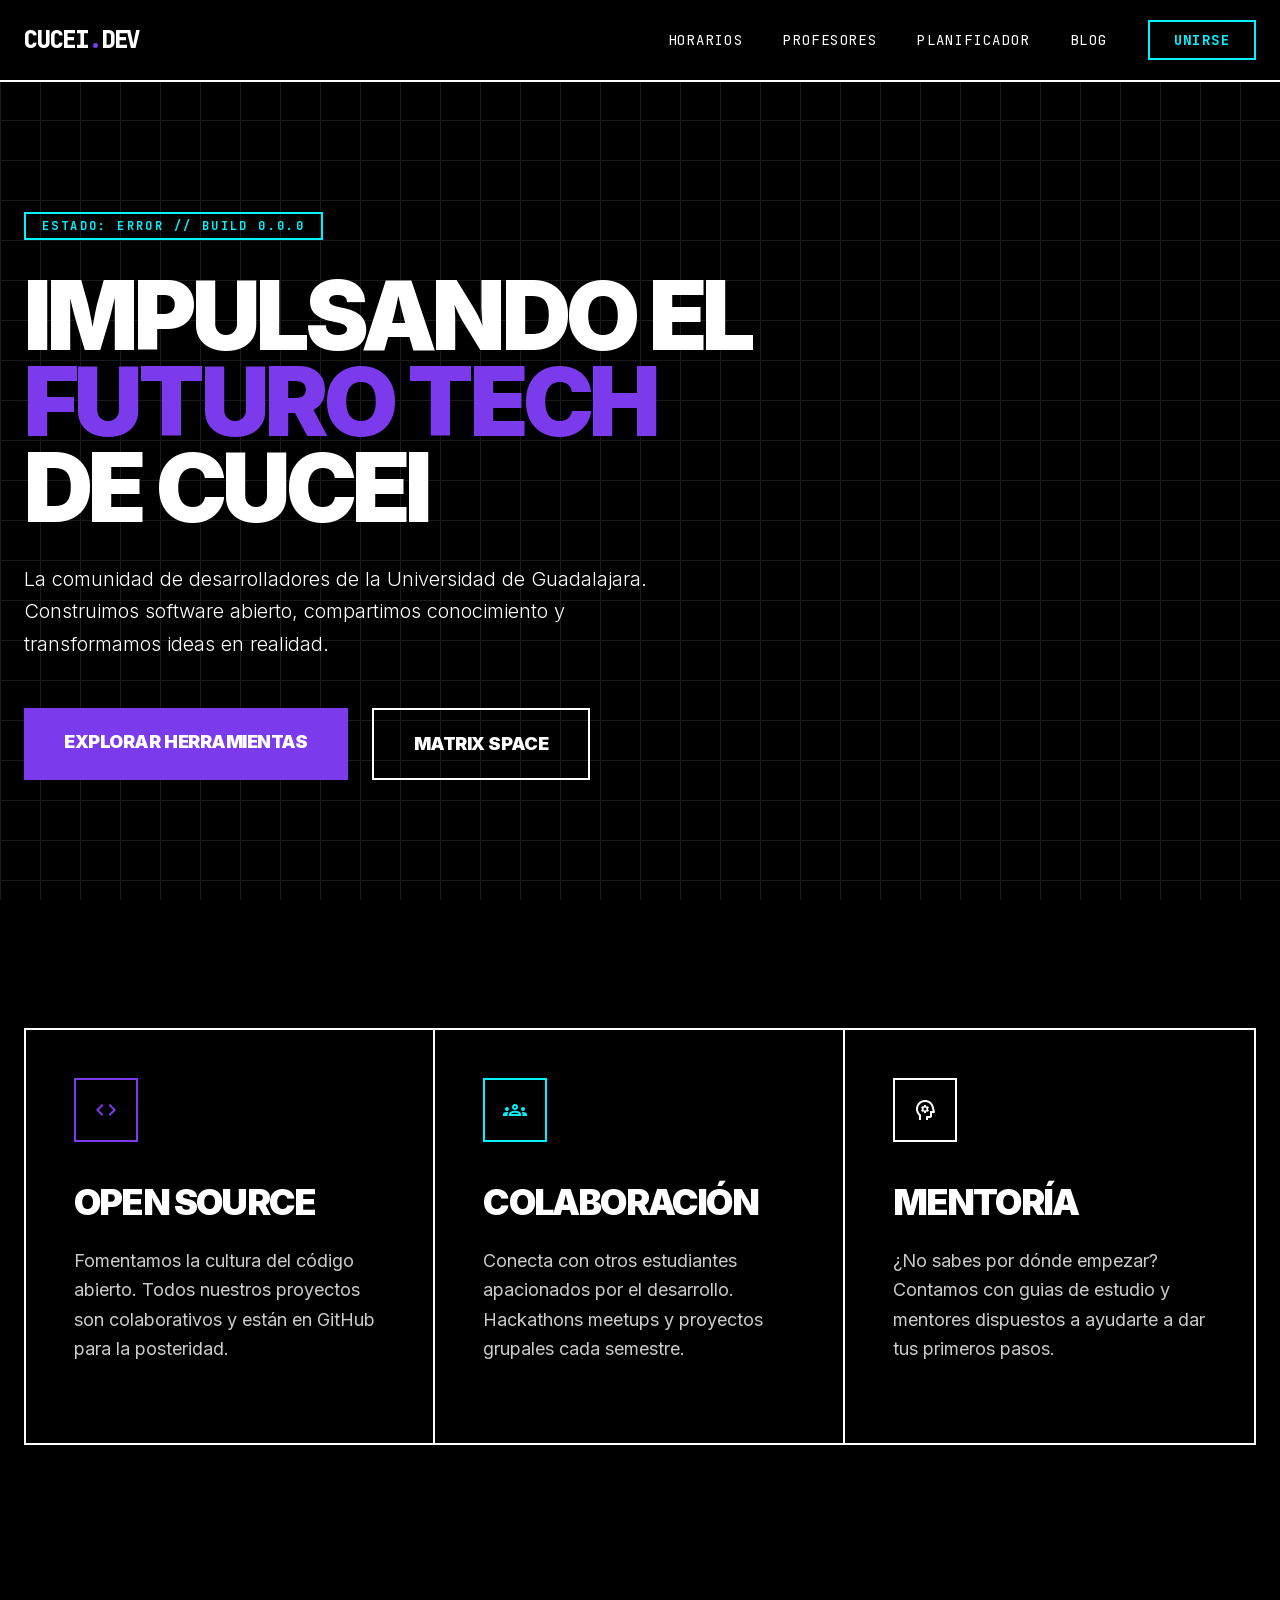
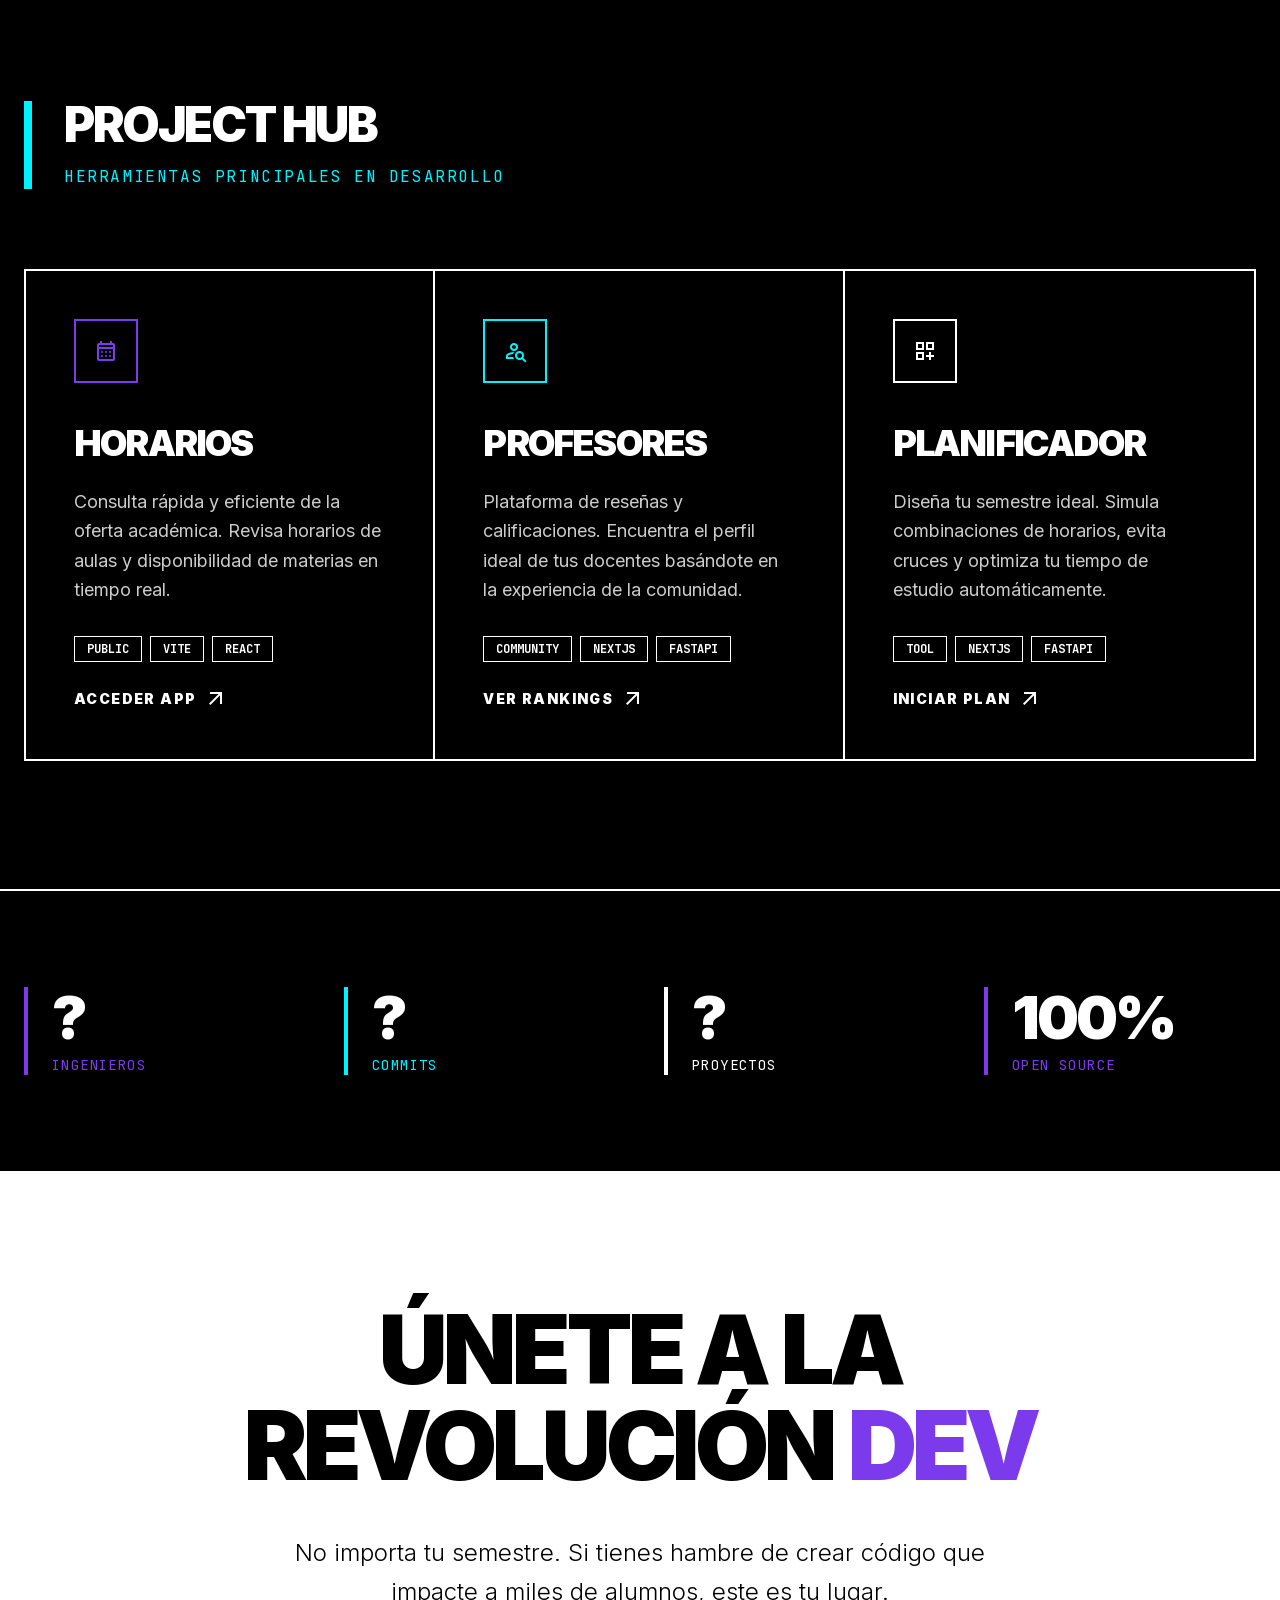
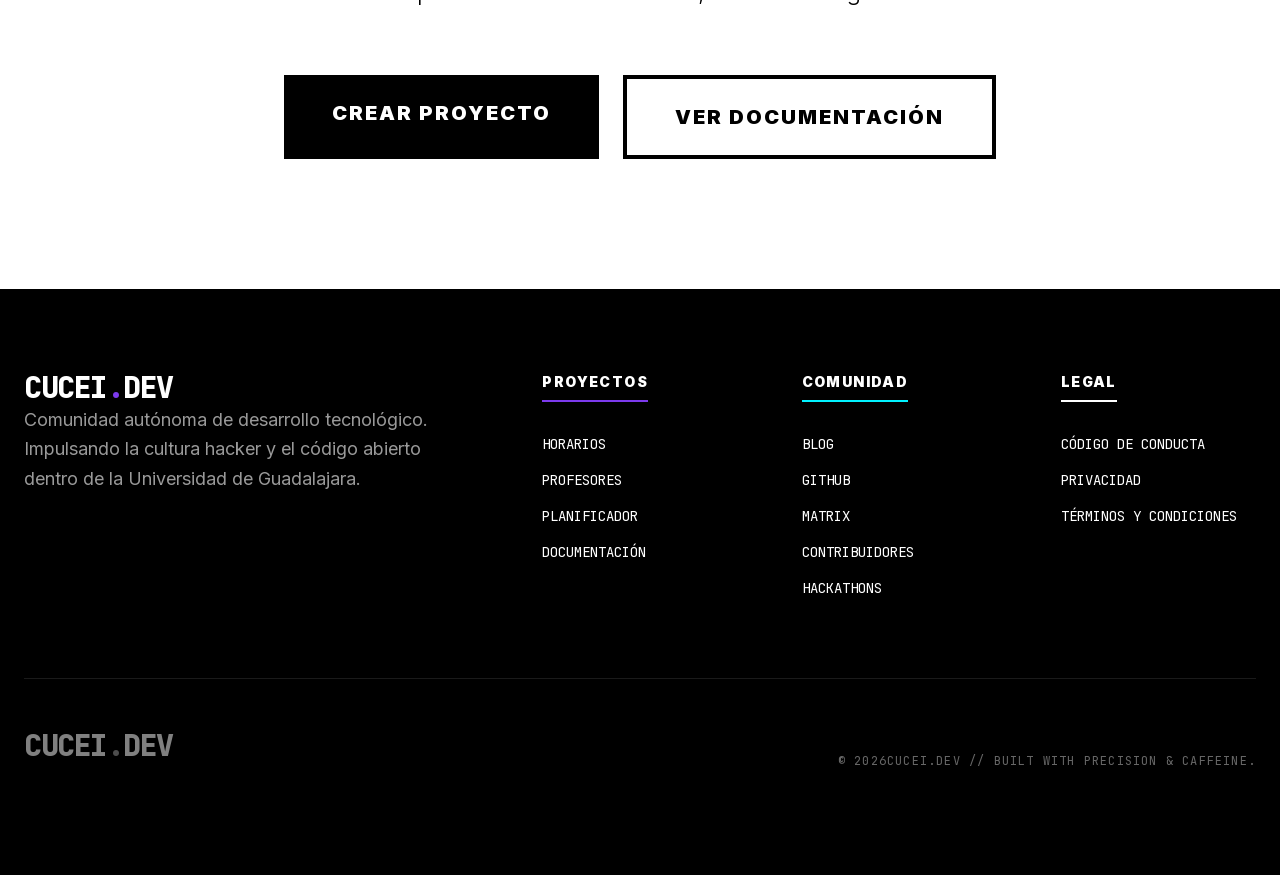
==== commit 6d5433c8: "2026-05-22" ====
--- a/index.html
+++ b/index.html
@@ -1,4 +1,4 @@
-<!DOCTYPE html><html lang="es"><head><meta charSet="utf-8"/><meta name="viewport" content="width=device-width, initial-scale=1"/><link rel="preload" href="/_next/static/media/70bc3e132a0a741e-s.p.1409xf.ylxg8g.woff2" as="font" crossorigin="" type="font/woff2"/><link rel="preload" href="/_next/static/media/83afe278b6a6bb3c-s.p.0q-301v4kxxnr.woff2" as="font" crossorigin="" type="font/woff2"/><link rel="stylesheet" href="/_next/static/chunks/0o0xj5hf1srsj.css" data-precedence="next"/><link rel="preload" as="script" fetchPriority="low" href="/_next/static/chunks/0nvxa5u4u3j_s.js"/><script src="/_next/static/chunks/0~2-1j6-x4z4r.js" async=""></script><script src="/_next/static/chunks/0imccu_25-3-r.js" async=""></script><script src="/_next/static/chunks/16n.u55-i453e.js" async=""></script><script src="/_next/static/chunks/turbopack-00j2wvtzw710p.js" async=""></script><script src="/_next/static/chunks/0ltqr6ov1b995.js" async=""></script><script src="/_next/static/chunks/0y7p~4c-vyokw.js" async=""></script><script src="/_next/static/chunks/0rpe_sv4q4o1x.js" async=""></script><link rel="apple-touch-icon" sizes="57x57" href="/apple-icon-57x57.png"/><link rel="apple-touch-icon" sizes="60x60" href="/apple-icon-60x60.png"/><link rel="apple-touch-icon" sizes="72x72" href="/apple-icon-72x72.png"/><link rel="apple-touch-icon" sizes="76x76" href="/apple-icon-76x76.png"/><link rel="apple-touch-icon" sizes="114x114" href="/apple-icon-114x114.png"/><link rel="apple-touch-icon" sizes="120x120" href="/apple-icon-120x120.png"/><link rel="apple-touch-icon" sizes="144x144" href="/apple-icon-144x144.png"/><link rel="apple-touch-icon" sizes="152x152" href="/apple-icon-152x152.png"/><link rel="apple-touch-icon" sizes="180x180" href="/apple-icon-180x180.png"/><link rel="icon" type="image/png" sizes="192x192" href="/android-icon-192x192.png"/><link rel="icon" type="image/png" sizes="32x32" href="/favicon-32x32.png"/><link rel="icon" type="image/png" sizes="96x96" href="/favicon-96x96.png"/><link rel="icon" type="image/png" sizes="16x16" href="/favicon-16x16.png"/><link rel="manifest" href="/manifest.json"/><meta name="msapplication-TileColor" content="#6931C9"/><meta name="msapplication-TileImage" content="/ms-icon-144x144.png"/><meta name="theme-color" content="#6931C9"/><meta name="next-size-adjust" content=""/><title>CUCEI.DEV</title><meta name="description" content="Comunidad independiente de desarrollo tecnológico de los alumnos de CUCEI, Universidad de Guadalajara."/><script src="/_next/static/chunks/03~yq9q893hmn.js" noModule=""></script></head><body class="inter_5e89cbca-module__XMex2G__variable jetbrains_mono_7dea1b4c-module__7ibYFq__variable antialiased bg-black text-white"><div hidden=""><!--$--><!--/$--></div><nav class="fixed top-0 w-full z-50 bg-black border-b-2 border-white"><div class="max-w-7xl mx-auto px-6"><div class="flex justify-between items-center h-20"><div class="flex items-center"><a class="font-mono text-2xl font-extrabold tracking-tighter text-white" href="/">CUCEI<span class="text-primary">.</span>DEV</a></div><div class="hidden md:flex items-center space-x-10 font-mono text-sm uppercase tracking-widest"><a class="hover:text-primary transition-colors" href="https://horarios.cucei.dev">Horarios</a><a class="hover:text-primary transition-colors" href="/#profesores">Profesores</a><a class="hover:text-primary transition-colors" href="https://agenda.cucei.dev">Planificador</a><a class="hover:text-primary transition-colors" href="/blog/">Blog</a><a class="border-2 border-neon text-neon px-6 py-2 hover:bg-neon hover:text-black transition-all font-bold" href="/#join">UNIRSE</a></div></div></div></nav><section class="relative min-h-screen flex items-center pt-20 grid-pattern"><div class="max-w-7xl mx-auto px-6 relative z-10 w-full"><div class="max-w-4xl"><div class="inline-block px-4 py-1 border-2 border-neon text-neon font-mono text-xs mb-8 uppercase tracking-[0.2em] font-bold mt-3">CARGANDO...</div><h1 class="text-5xl md:text-7xl lg:text-8xl font-black mb-8 leading-[0.9] tracking-tighter uppercase">Impulsando el <br/><span class="text-primary">futuro tech</span> <br/>de CUCEI</h1><p class="md:text-xl text-white font-light mb-12 max-w-2xl leading-relaxed">La comunidad de desarrolladores de la Universidad de Guadalajara. Construimos software abierto, compartimos conocimiento y transformamos ideas en realidad.</p><div class="flex flex-wrap gap-6"><a class="bg-primary text-white px-10 py-5 font-black lg:text-lg uppercase tracking-tight hover:bg-white hover:text-primary transition-colors" href="#projects">Explorar Herramientas</a><a class="border-2 border-white text-white px-10 py-5 font-black lg:text-lg uppercase tracking-tight hover:bg-white hover:text-black transition-colors" href="#">Discord Community</a></div></div></div></section><section class="py-32 bg-black scroll-mt-20" id="about"><div class="max-w-7xl mx-auto px-6"><div class="grid lg:grid-cols-3 gap-0 border-2 border-white"><div class="p-12 flex flex-col justify-between group transition-colors
+<!DOCTYPE html><html lang="es"><head><meta charSet="utf-8"/><meta name="viewport" content="width=device-width, initial-scale=1"/><link rel="preload" href="/_next/static/media/70bc3e132a0a741e-s.p.1409xf.ylxg8g.woff2" as="font" crossorigin="" type="font/woff2"/><link rel="preload" href="/_next/static/media/83afe278b6a6bb3c-s.p.0q-301v4kxxnr.woff2" as="font" crossorigin="" type="font/woff2"/><link rel="stylesheet" href="/_next/static/chunks/0o0xj5hf1srsj.css" data-precedence="next"/><link rel="preload" as="script" fetchPriority="low" href="/_next/static/chunks/0wwgfahdxo.gi.js"/><script src="/_next/static/chunks/0.cv6wae~4pat.js" async=""></script><script src="/_next/static/chunks/0fzpwy6kiharj.js" async=""></script><script src="/_next/static/chunks/07v7j30z_hvvf.js" async=""></script><script src="/_next/static/chunks/turbopack-14gqhbm79p77h.js" async=""></script><script src="/_next/static/chunks/0q9~fdp5h.mpa.js" async=""></script><script src="/_next/static/chunks/0.z85-ehpf74m.js" async=""></script><script src="/_next/static/chunks/0umngw0hf8av7.js" async=""></script><link rel="preload" href="https://a.rahcode.com/api/script.js" as="script"/><link rel="apple-touch-icon" sizes="57x57" href="/apple-icon-57x57.png"/><link rel="apple-touch-icon" sizes="60x60" href="/apple-icon-60x60.png"/><link rel="apple-touch-icon" sizes="72x72" href="/apple-icon-72x72.png"/><link rel="apple-touch-icon" sizes="76x76" href="/apple-icon-76x76.png"/><link rel="apple-touch-icon" sizes="114x114" href="/apple-icon-114x114.png"/><link rel="apple-touch-icon" sizes="120x120" href="/apple-icon-120x120.png"/><link rel="apple-touch-icon" sizes="144x144" href="/apple-icon-144x144.png"/><link rel="apple-touch-icon" sizes="152x152" href="/apple-icon-152x152.png"/><link rel="apple-touch-icon" sizes="180x180" href="/apple-icon-180x180.png"/><link rel="icon" type="image/png" sizes="192x192" href="/android-icon-192x192.png"/><link rel="icon" type="image/png" sizes="32x32" href="/favicon-32x32.png"/><link rel="icon" type="image/png" sizes="96x96" href="/favicon-96x96.png"/><link rel="icon" type="image/png" sizes="16x16" href="/favicon-16x16.png"/><link rel="manifest" href="/manifest.json"/><meta name="msapplication-TileColor" content="#6931C9"/><meta name="msapplication-TileImage" content="/ms-icon-144x144.png"/><meta name="theme-color" content="#6931C9"/><meta name="next-size-adjust" content=""/><title>CUCEI.DEV</title><meta name="description" content="Comunidad independiente de desarrollo tecnológico de los alumnos de CUCEI, Universidad de Guadalajara."/><script src="/_next/static/chunks/03~yq9q893hmn.js" noModule=""></script></head><body class="inter_5e89cbca-module__XMex2G__variable jetbrains_mono_7dea1b4c-module__7ibYFq__variable antialiased bg-black text-white"><div hidden=""><!--$--><!--/$--></div><nav class="fixed top-0 w-full z-50 bg-black border-b-2 border-white"><div class="max-w-7xl mx-auto px-6"><div class="flex justify-between items-center h-20"><div class="flex items-center"><a class="font-mono text-2xl font-extrabold tracking-tighter text-white" href="/">CUCEI<span class="text-primary">.</span>DEV</a></div><div class="hidden md:flex items-center space-x-10 font-mono text-sm uppercase tracking-widest"><a class="hover:text-primary transition-colors" href="https://horarios.cucei.dev">Horarios</a><a class="hover:text-primary transition-colors" href="/#profesores">Profesores</a><a class="hover:text-primary transition-colors" href="https://agenda.cucei.dev">Planificador</a><a class="hover:text-primary transition-colors" href="/blog/">Blog</a><a class="border-2 border-neon text-neon px-6 py-2 hover:bg-neon hover:text-black transition-all font-bold" href="/#join">UNIRSE</a></div></div></div></nav><section class="relative min-h-screen flex items-center pt-20 grid-pattern"><div class="max-w-7xl mx-auto px-6 relative z-10 w-full"><div class="max-w-4xl"><div class="inline-block px-4 py-1 border-2 border-neon text-neon font-mono text-xs mb-8 uppercase tracking-[0.2em] font-bold mt-3">CARGANDO...</div><h1 class="text-5xl md:text-7xl lg:text-8xl font-black mb-8 leading-[0.9] tracking-tighter uppercase">Impulsando el <br/><span class="text-primary">futuro tech</span> <br/>de CUCEI</h1><p class="md:text-xl text-white font-light mb-12 max-w-2xl leading-relaxed">La comunidad de desarrolladores de la Universidad de Guadalajara. Construimos software abierto, compartimos conocimiento y transformamos ideas en realidad.</p><div class="flex flex-wrap gap-6"><a class="bg-primary text-white px-10 py-5 font-black lg:text-lg uppercase tracking-tight hover:bg-white hover:text-primary transition-colors" href="#projects">Explorar Herramientas</a><a class="border-2 border-white text-white px-10 py-5 font-black lg:text-lg uppercase tracking-tight hover:bg-white hover:text-black transition-colors" href="https://matrix.to/#/#cucei.dev:matrix.org">Matrix Space</a></div></div></div></section><section class="py-32 bg-black scroll-mt-20" id="about"><div class="max-w-7xl mx-auto px-6"><div class="grid lg:grid-cols-3 gap-0 border-2 border-white"><div class="p-12 flex flex-col justify-between group transition-colors
         hover:bg-white hover:text-black
         border-b-2 lg:border-b-0 lg:border-r-2 border-white
       "><div><div class="w-16 h-16 border-2 flex items-center justify-center mb-10 transition-colors
@@ -46,4 +46,4 @@
             text-white
             group-hover:bg-white
             group-hover:text-primary
-          "><span class="material-symbols-outlined text-4xl">dashboard_customize</span></div><h3 class="text-2xl md:text-3xl lg:text-4xl font-black mb-6 uppercase tracking-tighter">Planificador</h3><p class="md:text-lg leading-relaxed mb-8 opacity-80 group-hover:opacity-100">Diseña tu semestre ideal. Simula combinaciones de horarios, evita cruces y optimiza tu tiempo de estudio automáticamente.</p></div><div class="space-y-6"><div class="flex flex-wrap gap-2"><span class="px-3 py-1 border border-current text-xs font-mono font-bold uppercase">Tool</span><span class="px-3 py-1 border border-current text-xs font-mono font-bold uppercase">NextJS</span><span class="px-3 py-1 border border-current text-xs font-mono font-bold uppercase">FastAPI</span></div><a class="inline-flex items-center gap-2 font-black uppercase tracking-widest text-sm hover:underline" href="https://agenda.cucei.dev">Iniciar Plan <span class="material-symbols-outlined">arrow_outward</span></a></div></div></div></div></section><section class="py-24 bg-black border-y-2 border-white"><div class="max-w-7xl mx-auto px-6"><div class="grid md:grid-cols-2 lg:grid-cols-4 gap-12"><div class="border-l-4 border-primary pl-6"><div class="text-6xl font-black mb-2 tracking-tighter">?</div><div class="font-mono text-sm uppercase tracking-widest text-primary">Ingenieros</div></div><div class="border-l-4 border-neon pl-6"><div class="text-6xl font-black mb-2 tracking-tighter">?</div><div class="font-mono text-sm uppercase tracking-widest text-neon">Commits</div></div><div class="border-l-4 border-white pl-6"><div class="text-6xl font-black mb-2 tracking-tighter">?</div><div class="font-mono text-sm uppercase tracking-widest text-white">Proyectos</div></div><div class="border-l-4 border-primary pl-6"><div class="text-6xl font-black mb-2 tracking-tighter">100%</div><div class="font-mono text-sm uppercase tracking-widest text-primary">Open Source</div></div></div></div></section><section class="py-32 bg-white text-black scroll-mt-20" id="join"><div class="max-w-7xl mx-auto px-6 text-center"><h2 class="text-5xl md:text-6xl lg:text-8xl font-black uppercase tracking-tighter mb-10 leading-none">Únete a la <br/> Revolución <span class="text-primary">Dev</span></h2><p class="text-xl lg:text-2xl font-light mb-16 max-w-3xl mx-auto leading-relaxed">No importa tu semestre. Si tienes hambre de crear código que impacte a miles de alumnos, este es tu lugar.</p><div class="flex flex-col sm:flex-row gap-6 justify-center"><a class="bg-black text-white px-6 py-4 md:px-12 md:py-6 font-black md:text-xl uppercase tracking-widest hover:bg-primary transition-colors" href="/dev/">Crear Proyecto</a><a href="https://api.cucei.dev/redoc" class="border-4 border-black text-black px-6 py-4 md:px-12 md:py-6 font-black md:text-xl uppercase tracking-widest hover:bg-black hover:text-white transition-all">Ver Documentación</a></div></div></section><!--$--><!--/$--><footer class="bg-black py-20 border-t-2 border-white"><div class="max-w-7xl mx-auto px-6"><div class="grid md:grid-cols-2 lg:grid-cols-5 gap-16 mb-20"><div class="lg:col-span-2"><a class="font-mono text-3xl font-black text-white mb-8 tracking-tighter uppercase" href="/">CUCEI<span class="text-primary">.</span>DEV</a><p class="text-white/60 text-lg leading-relaxed max-w-md">Comunidad autónoma de desarrollo tecnológico. Impulsando la cultura hacker y el código abierto dentro de la Universidad de Guadalajara.</p></div><div><h5 class="text-white font-black uppercase tracking-widest mb-8 text-sm border-b-2 border-primary pb-2 inline-block">Proyectos</h5><ul class="space-y-4 font-mono text-sm uppercase"><li><a class="hover:text-primary transition-colors" href="https://horarios.cucei.dev">Horarios</a></li><li><a class="hover:text-primary transition-colors" href="/#profesores">Profesores</a></li><li><a class="hover:text-primary transition-colors" href="/#planificador">Planificador</a></li><li><a class="hover:text-primary transition-colors" href="https://api.cucei.dev/redoc">Documentación</a></li></ul></div><div><h5 class="text-white font-black uppercase tracking-widest mb-8 text-sm border-b-2 border-neon pb-2 inline-block">Comunidad</h5><ul class="space-y-4 font-mono text-sm uppercase"><li><a class="hover:text-neon transition-colors" href="/blog/">Blog</a></li><li><a class="hover:text-neon transition-colors" href="https://github.com/cucei-dev">GitHub</a></li><li><a class="hover:text-neon transition-colors" href="#">Discord</a></li><li><a class="hover:text-neon transition-colors" href="/team/">Contribuidores</a></li><li><a class="hover:text-neon transition-colors" href="/hack/">Hackathons</a></li></ul></div><div><h5 class="text-white font-black uppercase tracking-widest mb-8 text-sm border-b-2 border-white pb-2 inline-block">Legal</h5><ul class="space-y-4 font-mono text-sm uppercase"><li><a class="hover:text-primary transition-colors" href="/conducta/">Código de Conducta</a></li><li><a class="hover:text-primary transition-colors" href="/privacidad/">Privacidad</a></li><li><a class="hover:text-primary transition-colors" href="/condiciones/">Términos y Condiciones</a></li></ul></div></div><div class="pt-12 border-t border-white/10 flex flex-col md:flex-row justify-between items-center gap-10"><div class="flex items-center gap-8 grayscale brightness-200 opacity-50"><a class="font-mono text-3xl font-black text-white mb-8 tracking-tighter uppercase" href="/">CUCEI<span class="text-primary">.</span>DEV</a></div><p class="text-xs font-mono text-white/40 uppercase tracking-widest">© <!-- -->2026<!-- -->cucei.dev // Built with precision &amp; caffeine.</p></div></div></footer><script src="/_next/static/chunks/0nvxa5u4u3j_s.js" id="_R_" async=""></script><script>(self.__next_f=self.__next_f||[]).push([0])</script><script>self.__next_f.push([1,"1:\"$Sreact.fragment\"\n2:I[6028,[\"/_next/static/chunks/0ltqr6ov1b995.js\",\"/_next/static/chunks/0y7p~4c-vyokw.js\",\"/_next/static/chunks/0rpe_sv4q4o1x.js\"],\"\"]\n3:I[70689,[\"/_next/static/chunks/0ltqr6ov1b995.js\",\"/_next/static/chunks/0y7p~4c-vyokw.js\"],\"default\"]\n4:I[46756,[\"/_next/static/chunks/0ltqr6ov1b995.js\",\"/_next/static/chunks/0y7p~4c-vyokw.js\"],\"default\"]\n9:I[12577,[\"/_next/static/chunks/0ltqr6ov1b995.js\",\"/_next/static/chunks/0y7p~4c-vyokw.js\"],\"default\",1]\n:HL[\"/_next/static/chunks/0o0xj5hf1srsj.css\",\"style\"]\n:HL[\"/_next/static/media/70bc3e132a0a741e-s.p.1409xf.ylxg8g.woff2\",\"font\",{\"crossOrigin\":\"\",\"type\":\"font/woff2\"}]\n:HL[\"/_next/static/media/83afe278b6a6bb3c-s.p.0q-301v4kxxnr.woff2\",\"font\",{\"crossOrigin\":\"\",\"type\":\"font/woff2\"}]\n"])</script><script>self.__next_f.push([1,"0:{\"P\":null,\"c\":[\"\",\"\"],\"q\":\"\",\"i\":false,\"f\":[[[\"\",{\"children\":[\"__PAGE__\",{}]},\"$undefined\",\"$undefined\",16],[[\"$\",\"$1\",\"c\",{\"children\":[[[\"$\",\"link\",\"0\",{\"rel\":\"stylesheet\",\"href\":\"/_next/static/chunks/0o0xj5hf1srsj.css\",\"precedence\":\"next\",\"crossOrigin\":\"$undefined\",\"nonce\":\"$undefined\"}],[\"$\",\"script\",\"script-0\",{\"src\":\"/_next/static/chunks/0ltqr6ov1b995.js\",\"async\":true,\"nonce\":\"$undefined\"}],[\"$\",\"script\",\"script-1\",{\"src\":\"/_next/static/chunks/0y7p~4c-vyokw.js\",\"async\":true,\"nonce\":\"$undefined\"}]],[\"$\",\"html\",null,{\"lang\":\"es\",\"children\":[[\"$\",\"head\",null,{\"children\":[[\"$\",\"link\",null,{\"rel\":\"apple-touch-icon\",\"sizes\":\"57x57\",\"href\":\"/apple-icon-57x57.png\"}],[\"$\",\"link\",null,{\"rel\":\"apple-touch-icon\",\"sizes\":\"60x60\",\"href\":\"/apple-icon-60x60.png\"}],[\"$\",\"link\",null,{\"rel\":\"apple-touch-icon\",\"sizes\":\"72x72\",\"href\":\"/apple-icon-72x72.png\"}],[\"$\",\"link\",null,{\"rel\":\"apple-touch-icon\",\"sizes\":\"76x76\",\"href\":\"/apple-icon-76x76.png\"}],[\"$\",\"link\",null,{\"rel\":\"apple-touch-icon\",\"sizes\":\"114x114\",\"href\":\"/apple-icon-114x114.png\"}],[\"$\",\"link\",null,{\"rel\":\"apple-touch-icon\",\"sizes\":\"120x120\",\"href\":\"/apple-icon-120x120.png\"}],[\"$\",\"link\",null,{\"rel\":\"apple-touch-icon\",\"sizes\":\"144x144\",\"href\":\"/apple-icon-144x144.png\"}],[\"$\",\"link\",null,{\"rel\":\"apple-touch-icon\",\"sizes\":\"152x152\",\"href\":\"/apple-icon-152x152.png\"}],[\"$\",\"link\",null,{\"rel\":\"apple-touch-icon\",\"sizes\":\"180x180\",\"href\":\"/apple-icon-180x180.png\"}],[\"$\",\"link\",null,{\"rel\":\"icon\",\"type\":\"image/png\",\"sizes\":\"192x192\",\"href\":\"/android-icon-192x192.png\"}],[\"$\",\"link\",null,{\"rel\":\"icon\",\"type\":\"image/png\",\"sizes\":\"32x32\",\"href\":\"/favicon-32x32.png\"}],[\"$\",\"link\",null,{\"rel\":\"icon\",\"type\":\"image/png\",\"sizes\":\"96x96\",\"href\":\"/favicon-96x96.png\"}],[\"$\",\"link\",null,{\"rel\":\"icon\",\"type\":\"image/png\",\"sizes\":\"16x16\",\"href\":\"/favicon-16x16.png\"}],[\"$\",\"link\",null,{\"rel\":\"manifest\",\"href\":\"/manifest.json\"}],[\"$\",\"meta\",null,{\"name\":\"msapplication-TileColor\",\"content\":\"#6931C9\"}],[\"$\",\"meta\",null,{\"name\":\"msapplication-TileImage\",\"content\":\"/ms-icon-144x144.png\"}],[\"$\",\"meta\",null,{\"name\":\"theme-color\",\"content\":\"#6931C9\"}]]}],[\"$\",\"body\",null,{\"className\":\"inter_5e89cbca-module__XMex2G__variable jetbrains_mono_7dea1b4c-module__7ibYFq__variable antialiased bg-black text-white\",\"children\":[[\"$\",\"nav\",null,{\"className\":\"fixed top-0 w-full z-50 bg-black border-b-2 border-white\",\"children\":[\"$\",\"div\",null,{\"className\":\"max-w-7xl mx-auto px-6\",\"children\":[\"$\",\"div\",null,{\"className\":\"flex justify-between items-center h-20\",\"children\":[[\"$\",\"div\",null,{\"className\":\"flex items-center\",\"children\":[\"$\",\"$L2\",null,{\"href\":\"/\",\"className\":\"font-mono text-2xl font-extrabold tracking-tighter text-white\",\"children\":[\"CUCEI\",[\"$\",\"span\",null,{\"className\":\"text-primary\",\"children\":\".\"}],\"DEV\"]}]}],[\"$\",\"div\",null,{\"className\":\"hidden md:flex items-center space-x-10 font-mono text-sm uppercase tracking-widest\",\"children\":[[\"$\",\"$L2\",null,{\"className\":\"hover:text-primary transition-colors\",\"href\":\"https://horarios.cucei.dev\",\"children\":\"Horarios\"}],[\"$\",\"$L2\",null,{\"className\":\"hover:text-primary transition-colors\",\"href\":\"/#profesores\",\"children\":\"Profesores\"}],[\"$\",\"$L2\",null,{\"className\":\"hover:text-primary transition-colors\",\"href\":\"https://agenda.cucei.dev\",\"children\":\"Planificador\"}],[\"$\",\"$L2\",null,{\"className\":\"hover:text-primary transition-colors\",\"href\":\"/blog\",\"children\":\"Blog\"}],[\"$\",\"$L2\",null,{\"className\":\"border-2 border-neon text-neon px-6 py-2 hover:bg-neon hover:text-black transition-all font-bold\",\"href\":\"/#join\",\"children\":\"UNIRSE\"}]]}]]}]}]}],[\"$\",\"$L3\",null,{\"parallelRouterKey\":\"children\",\"error\":\"$undefined\",\"errorStyles\":\"$undefined\",\"errorScripts\":\"$undefined\",\"template\":[\"$\",\"$L4\",null,{}],\"templateStyles\":\"$undefined\",\"templateScripts\":\"$undefined\",\"notFound\":[[[\"$\",\"title\",null,{\"children\":\"404: This page could not be found.\"}],[\"$\",\"div\",null,{\"style\":{\"fontFamily\":\"system-ui,\\\"Segoe UI\\\",Roboto,Helvetica,Arial,sans-serif,\\\"Apple Color Emoji\\\",\\\"Segoe UI Emoji\\\"\",\"height\":\"100vh\",\"textAlign\":\"center\",\"display\":\"flex\",\"flexDirection\":\"column\",\"alignItems\":\"center\",\"justifyContent\":\"center\"},\"children\":[\"$\",\"div\",null,{\"children\":[[\"$\",\"style\",null,{\"dangerouslySetInnerHTML\":{\"__html\":\"body{color:#000;background:#fff;margin:0}.next-error-h1{border-right:1px solid rgba(0,0,0,.3)}@media (prefers-color-scheme:dark){body{color:#fff;background:#000}.next-error-h1{border-right:1px solid rgba(255,255,255,.3)}}\"}}],[\"$\",\"h1\",null,{\"className\":\"next-error-h1\",\"style\":{\"display\":\"inline-block\",\"margin\":\"0 20px 0 0\",\"padding\":\"0 23px 0 0\",\"fontSize\":24,\"fontWeight\":500,\"verticalAlign\":\"top\",\"lineHeight\":\"49px\"},\"children\":404}],\"$L5\"]}]}]],[]],\"forbidden\":\"$undefined\",\"unauthorized\":\"$undefined\"}],\"$L6\"]}]]}]]}],{\"children\":[\"$L7\",{},null,false,null]},null,false,null],\"$L8\",false]],\"m\":\"$undefined\",\"G\":[\"$9\",[\"$La\"]],\"S\":true,\"h\":null,\"s\":\"$undefined\",\"l\":\"$undefined\",\"p\":\"$undefined\",\"d\":\"$undefined\",\"b\":\"mnMfTIKgRn3WRzjEcA6oU\"}\n"])</script><script>self.__next_f.push([1,"b:I[32177,[\"/_next/static/chunks/0ltqr6ov1b995.js\",\"/_next/static/chunks/0y7p~4c-vyokw.js\",\"/_next/static/chunks/0rpe_sv4q4o1x.js\"],\"default\"]\nc:I[31534,[\"/_next/static/chunks/0ltqr6ov1b995.js\",\"/_next/static/chunks/0y7p~4c-vyokw.js\",\"/_next/static/chunks/0rpe_sv4q4o1x.js\"],\"default\"]\n13:I[72200,[\"/_next/static/chunks/0ltqr6ov1b995.js\",\"/_next/static/chunks/0y7p~4c-vyokw.js\"],\"ViewportBoundary\"]\n15:I[72200,[\"/_next/static/chunks/0ltqr6ov1b995.js\",\"/_next/static/chunks/0y7p~4c-vyokw.js\"],\"MetadataBoundary\"]\n16:\"$Sreact.suspense\"\n5:[\"$\",\"div\",null,{\"style\":{\"display\":\"inline-block\"},\"children\":[\"$\",\"h2\",null,{\"style\":{\"fontSize\":14,\"fontWeight\":400,\"lineHeight\":\"49px\",\"margin\":0},\"children\":\"This page could not be found.\"}]}]\n"])</script><script>self.__next_f.push([1,"6:[\"$\",\"footer\",null,{\"className\":\"bg-black py-20 border-t-2 border-white\",\"children\":[\"$\",\"div\",null,{\"className\":\"max-w-7xl mx-auto px-6\",\"children\":[[\"$\",\"div\",null,{\"className\":\"grid md:grid-cols-2 lg:grid-cols-5 gap-16 mb-20\",\"children\":[[\"$\",\"div\",null,{\"className\":\"lg:col-span-2\",\"children\":[[\"$\",\"$L2\",null,{\"href\":\"/\",\"className\":\"font-mono text-3xl font-black text-white mb-8 tracking-tighter uppercase\",\"children\":[\"CUCEI\",[\"$\",\"span\",null,{\"className\":\"text-primary\",\"children\":\".\"}],\"DEV\"]}],[\"$\",\"p\",null,{\"className\":\"text-white/60 text-lg leading-relaxed max-w-md\",\"children\":\"Comunidad autónoma de desarrollo tecnológico. Impulsando la cultura hacker y el código abierto dentro de la Universidad de Guadalajara.\"}]]}],[\"$\",\"div\",null,{\"children\":[[\"$\",\"h5\",null,{\"className\":\"text-white font-black uppercase tracking-widest mb-8 text-sm border-b-2 border-primary pb-2 inline-block\",\"children\":\"Proyectos\"}],[\"$\",\"ul\",null,{\"className\":\"space-y-4 font-mono text-sm uppercase\",\"children\":[[\"$\",\"li\",null,{\"children\":[\"$\",\"$L2\",null,{\"className\":\"hover:text-primary transition-colors\",\"href\":\"https://horarios.cucei.dev\",\"children\":\"Horarios\"}]}],[\"$\",\"li\",null,{\"children\":[\"$\",\"$L2\",null,{\"className\":\"hover:text-primary transition-colors\",\"href\":\"/#profesores\",\"children\":\"Profesores\"}]}],[\"$\",\"li\",null,{\"children\":[\"$\",\"$L2\",null,{\"className\":\"hover:text-primary transition-colors\",\"href\":\"/#planificador\",\"children\":\"Planificador\"}]}],[\"$\",\"li\",null,{\"children\":[\"$\",\"a\",null,{\"className\":\"hover:text-primary transition-colors\",\"href\":\"https://api.cucei.dev/redoc\",\"children\":\"Documentación\"}]}]]}]]}],[\"$\",\"div\",null,{\"children\":[[\"$\",\"h5\",null,{\"className\":\"text-white font-black uppercase tracking-widest mb-8 text-sm border-b-2 border-neon pb-2 inline-block\",\"children\":\"Comunidad\"}],[\"$\",\"ul\",null,{\"className\":\"space-y-4 font-mono text-sm uppercase\",\"children\":[[\"$\",\"li\",null,{\"children\":[\"$\",\"$L2\",null,{\"className\":\"hover:text-neon transition-colors\",\"href\":\"/blog\",\"children\":\"Blog\"}]}],[\"$\",\"li\",null,{\"children\":[\"$\",\"a\",null,{\"className\":\"hover:text-neon transition-colors\",\"href\":\"https://github.com/cucei-dev\",\"children\":\"GitHub\"}]}],[\"$\",\"li\",null,{\"children\":[\"$\",\"a\",null,{\"className\":\"hover:text-neon transition-colors\",\"href\":\"#\",\"children\":\"Discord\"}]}],[\"$\",\"li\",null,{\"children\":[\"$\",\"$L2\",null,{\"className\":\"hover:text-neon transition-colors\",\"href\":\"/team\",\"children\":\"Contribuidores\"}]}],[\"$\",\"li\",null,{\"children\":[\"$\",\"$L2\",null,{\"className\":\"hover:text-neon transition-colors\",\"href\":\"/hack\",\"children\":\"Hackathons\"}]}]]}]]}],[\"$\",\"div\",null,{\"children\":[[\"$\",\"h5\",null,{\"className\":\"text-white font-black uppercase tracking-widest mb-8 text-sm border-b-2 border-white pb-2 inline-block\",\"children\":\"Legal\"}],[\"$\",\"ul\",null,{\"className\":\"space-y-4 font-mono text-sm uppercase\",\"children\":[[\"$\",\"li\",null,{\"children\":[\"$\",\"$L2\",null,{\"className\":\"hover:text-primary transition-colors\",\"href\":\"/conducta\",\"children\":\"Código de Conducta\"}]}],[\"$\",\"li\",null,{\"children\":[\"$\",\"$L2\",null,{\"className\":\"hover:text-primary transition-colors\",\"href\":\"/privacidad\",\"children\":\"Privacidad\"}]}],[\"$\",\"li\",null,{\"children\":[\"$\",\"$L2\",null,{\"className\":\"hover:text-primary transition-colors\",\"href\":\"/condiciones\",\"children\":\"Términos y Condiciones\"}]}]]}]]}]]}],[\"$\",\"div\",null,{\"className\":\"pt-12 border-t border-white/10 flex flex-col md:flex-row justify-between items-center gap-10\",\"children\":[[\"$\",\"div\",null,{\"className\":\"flex items-center gap-8 grayscale brightness-200 opacity-50\",\"children\":[\"$\",\"$L2\",null,{\"href\":\"/\",\"className\":\"font-mono text-3xl font-black text-white mb-8 tracking-tighter uppercase\",\"children\":[\"CUCEI\",[\"$\",\"span\",null,{\"className\":\"text-primary\",\"children\":\".\"}],\"DEV\"]}]}],[\"$\",\"p\",null,{\"className\":\"text-xs font-mono text-white/40 uppercase tracking-widest\",\"children\":[\"© \",2026,\"cucei.dev // Built with precision \u0026 caffeine.\"]}]]}]]}]}]\n"])</script><script>self.__next_f.push([1,"7:[\"$\",\"$1\",\"c\",{\"children\":[[[\"$\",\"$Lb\",null,{}],[\"$\",\"section\",null,{\"className\":\"py-32 bg-black scroll-mt-20\",\"id\":\"about\",\"children\":[\"$\",\"div\",null,{\"className\":\"max-w-7xl mx-auto px-6\",\"children\":[\"$\",\"div\",null,{\"className\":\"grid lg:grid-cols-3 gap-0 border-2 border-white\",\"children\":[[\"$\",\"div\",null,{\"className\":\"p-12 flex flex-col justify-between group transition-colors\\n        hover:bg-white hover:text-black\\n        border-b-2 lg:border-b-0 lg:border-r-2 border-white\\n      \",\"children\":[\"$\",\"div\",null,{\"children\":[[\"$\",\"div\",null,{\"className\":\"w-16 h-16 border-2 flex items-center justify-center mb-10 transition-colors\\n            border-primary\\n            text-primary\\n            group-hover:bg-primary\\n            group-hover:text-white\\n          \",\"children\":[\"$\",\"span\",null,{\"className\":\"material-symbols-outlined text-4xl\",\"children\":\"code\"}]}],[\"$\",\"h3\",null,{\"className\":\"text-2xl md:text-3xl lg:text-4xl font-black mb-6 uppercase tracking-tighter\",\"children\":\"Open Source\"}],[\"$\",\"p\",null,{\"className\":\"md:text-lg leading-relaxed mb-8 opacity-80 group-hover:opacity-100\",\"children\":\"Fomentamos la cultura del código abierto. Todos nuestros proyectos son colaborativos y están en GitHub para la posteridad.\"}]]}]}],[\"$\",\"div\",null,{\"className\":\"p-12 flex flex-col justify-between group transition-colors\\n        hover:bg-neon hover:text-black\\n        border-b-2 lg:border-b-0 lg:border-r-2 border-white\\n      \",\"children\":[\"$\",\"div\",null,{\"children\":[[\"$\",\"div\",null,{\"className\":\"w-16 h-16 border-2 flex items-center justify-center mb-10 transition-colors\\n            border-neon\\n            text-neon\\n            group-hover:bg-black\\n            group-hover:text-neon\\n          \",\"children\":[\"$\",\"span\",null,{\"className\":\"material-symbols-outlined text-4xl\",\"children\":\"groups\"}]}],[\"$\",\"h3\",null,{\"className\":\"text-2xl md:text-3xl lg:text-4xl font-black mb-6 uppercase tracking-tighter\",\"children\":\"Colaboración\"}],[\"$\",\"p\",null,{\"className\":\"md:text-lg leading-relaxed mb-8 opacity-80 group-hover:opacity-100\",\"children\":\"Conecta con otros estudiantes apacionados por el desarrollo. Hackathons meetups y proyectos grupales cada semestre.\"}]]}]}],[\"$\",\"div\",null,{\"className\":\"p-12 flex flex-col justify-between group transition-colors\\n        hover:bg-primary hover:text-white\\n        \\n      \",\"children\":[\"$\",\"div\",null,{\"children\":[[\"$\",\"div\",null,{\"className\":\"w-16 h-16 border-2 flex items-center justify-center mb-10 transition-colors\\n            border-white\\n            text-white\\n            group-hover:bg-white\\n            group-hover:text-primary\\n          \",\"children\":[\"$\",\"span\",null,{\"className\":\"material-symbols-outlined text-4xl\",\"children\":\"psychology\"}]}],[\"$\",\"h3\",null,{\"className\":\"text-2xl md:text-3xl lg:text-4xl font-black mb-6 uppercase tracking-tighter\",\"children\":\"Mentoría\"}],[\"$\",\"p\",null,{\"className\":\"md:text-lg leading-relaxed mb-8 opacity-80 group-hover:opacity-100\",\"children\":\"¿No sabes por dónde empezar? Contamos con guias de estudio y mentores dispuestos a ayudarte a dar tus primeros pasos.\"}]]}]}]]}]}]}],[\"$\",\"section\",null,{\"className\":\"py-32 bg-black scroll-mt-20\",\"id\":\"projects\",\"children\":[\"$\",\"div\",null,{\"className\":\"max-w-7xl mx-auto px-6\",\"children\":[[\"$\",\"div\",null,{\"className\":\"flex flex-col mb-20 border-l-8 border-neon pl-8\",\"children\":[[\"$\",\"h2\",null,{\"className\":\"text-5xl font-black uppercase tracking-tighter mb-4\",\"children\":\"Project Hub\"}],[\"$\",\"p\",null,{\"className\":\"text-neon font-mono tracking-widest uppercase\",\"children\":\"Herramientas principales en desarrollo\"}]]}],[\"$\",\"div\",null,{\"className\":\"grid lg:grid-cols-3 gap-0 border-2 border-white\",\"children\":[[\"$\",\"$Lc\",null,{\"id\":\"horarios\",\"icon\":\"calendar_month\",\"name\":\"Horarios\",\"description\":\"Consulta rápida y eficiente de la oferta académica. Revisa horarios de aulas y disponibilidad de materias en tiempo real.\",\"stack\":[\"Public\",\"Vite\",\"React\"],\"linkText\":\"Acceder App\",\"link\":\"https://horarios.cucei.dev\",\"border\":true,\"hoverBgClass\":\"hover:bg-white\",\"hoverTextClass\":\"hover:text-black\",\"iconBorderClass\":\"border-primary\",\"iconTextClass\":\"text-primary\",\"iconHoverBgClass\":\"group-hover:bg-primary\",\"iconHoverTextClass\":\"group-hover:text-white\"}],\"$Ld\",\"$Le\"]}]]}]}],\"$Lf\",\"$L10\"],[\"$L11\"],\"$L12\"]}]\n"])</script><script>self.__next_f.push([1,"8:[\"$\",\"$1\",\"h\",{\"children\":[null,[\"$\",\"$L13\",null,{\"children\":\"$L14\"}],[\"$\",\"div\",null,{\"hidden\":true,\"children\":[\"$\",\"$L15\",null,{\"children\":[\"$\",\"$16\",null,{\"name\":\"Next.Metadata\",\"children\":\"$L17\"}]}]}],[\"$\",\"meta\",null,{\"name\":\"next-size-adjust\",\"content\":\"\"}]]}]\na:[\"$\",\"link\",\"0\",{\"rel\":\"stylesheet\",\"href\":\"/_next/static/chunks/0o0xj5hf1srsj.css\",\"precedence\":\"next\",\"crossOrigin\":\"$undefined\",\"nonce\":\"$undefined\"}]\n"])</script><script>self.__next_f.push([1,"18:I[72200,[\"/_next/static/chunks/0ltqr6ov1b995.js\",\"/_next/static/chunks/0y7p~4c-vyokw.js\"],\"OutletBoundary\"]\nd:[\"$\",\"$Lc\",null,{\"id\":\"profesores\",\"icon\":\"person_search\",\"name\":\"Profesores\",\"description\":\"Plataforma de reseñas y calificaciones. Encuentra el perfil ideal de tus docentes basándote en la experiencia de la comunidad.\",\"stack\":[\"Community\",\"NextJS\",\"FastAPI\"],\"linkText\":\"Ver Rankings\",\"link\":\"#\",\"border\":true,\"hoverBgClass\":\"hover:bg-neon\",\"hoverTextClass\":\"hover:text-black\",\"iconBorderClass\":\"border-neon\",\"iconTextClass\":\"text-neon\",\"iconHoverBgClass\":\"group-hover:bg-black\",\"iconHoverTextClass\":\"group-hover:text-neon\"}]\ne:[\"$\",\"$Lc\",null,{\"id\":\"planificador\",\"icon\":\"dashboard_customize\",\"name\":\"Planificador\",\"description\":\"Diseña tu semestre ideal. Simula combinaciones de horarios, evita cruces y optimiza tu tiempo de estudio automáticamente.\",\"stack\":[\"Tool\",\"NextJS\",\"FastAPI\"],\"linkText\":\"Iniciar Plan\",\"link\":\"https://agenda.cucei.dev\",\"hoverBgClass\":\"hover:bg-primary\",\"hoverTextClass\":\"hover:text-white\",\"iconBorderClass\":\"border-white\",\"iconTextClass\":\"text-white\",\"iconHoverBgClass\":\"group-hover:bg-white\",\"iconHoverTextClass\":\"group-hover:text-primary\"}]\nf:[\"$\",\"section\",null,{\"className\":\"py-24 bg-black border-y-2 border-white\",\"children\":[\"$\",\"div\",null,{\"className\":\"max-w-7xl mx-auto px-6\",\"children\":[\"$\",\"div\",null,{\"className\":\"grid md:grid-cols-2 lg:grid-cols-4 gap-12\",\"children\":[[\"$\",\"div\",null,{\"className\":\"border-l-4 border-primary pl-6\",\"children\":[[\"$\",\"div\",null,{\"className\":\"text-6xl font-black mb-2 tracking-tighter\",\"children\":\"?\"}],[\"$\",\"div\",null,{\"className\":\"font-mono text-sm uppercase tracking-widest text-primary\",\"children\":\"Ingenieros\"}]]}],[\"$\",\"div\",null,{\"className\":\"border-l-4 border-neon pl-6\",\"children\":[[\"$\",\"div\",null,{\"className\":\"text-6xl font-black mb-2 tracking-tighter\",\"children\":\"?\"}],[\"$\",\"div\",null,{\"className\":\"font-mono text-sm uppercase tracking-widest text-neon\",\"children\":\"Commits\"}]]}],[\"$\",\"div\",null,{\"className\":\"border-l-4 border-white pl-6\",\"children\":[[\"$\",\"div\",null,{\"className\":\"text-6xl font-black mb-2 tracking-tighter\",\"children\":\"?\"}],[\"$\",\"div\",null,{\"className\":\"font-mono text-sm uppercase tracking-widest text-white\",\"children\":\"Proyectos\"}]]}],[\"$\",\"div\",null,{\"className\":\"border-l-4 border-primary pl-6\",\"children\":[[\"$\",\"div\",null,{\"className\":\"text-6xl font-black mb-2 tracking-tighter\",\"children\":\"100%\"}],[\"$\",\"div\",null,{\"className\":\"font-mono text-sm uppercase tracking-widest text-primary\",\"children\":\"Open Source\"}]]}]]}]}]}]\n10:[\"$\",\"section\",null,{\"className\":\"py-32 bg-white text-black scroll-mt-20\",\"id\":\"join\",\"children\":[\"$\",\"div\",null,{\"className\":\"max-w-7xl mx-auto px-6 text-center\",\"children\":[[\"$\",\"h2\",null,{\"className\":\"text-5xl md:text-6xl lg:text-8xl font-black uppercase tracking-tighter mb-10 leading-none\",\"children\":[\"Únete a la \",[\"$\",\"br\",null,{}],\" Revolución \",[\"$\",\"span\",null,{\"className\":\"text-primary\",\"children\":\"Dev\"}]]}],[\"$\",\"p\",null,{\"className\":\"text-xl lg:text-2xl font-light mb-16 max-w-3xl mx-auto leading-relaxed\",\"children\":\"No importa tu semestre. Si tienes hambre de crear código que impacte a miles de alumnos, este es tu lugar.\"}],[\"$\",\"div\",null,{\"className\":\"flex flex-col sm:flex-row gap-6 justify-center\",\"children\":[[\"$\",\"$L2\",null,{\"href\":\"/dev\",\"className\":\"bg-black text-white px-6 py-4 md:px-12 md:py-6 font-black md:text-xl uppercase tracking-widest hover:bg-primary transition-colors\",\"children\":\"Crear Proyecto\"}],[\"$\",\"a\",null,{\"href\":\"https://api.cucei.dev/redoc\",\"className\":\"border-4 border-black text-black px-6 py-4 md:px-12 md:py-6 font-black md:text-xl uppercase tracking-widest hover:bg-black hover:text-white transition-all\",\"children\":\"Ver Documentación\"}]]}]]}]}]\n11:[\"$\",\"script\",\"script-0\",{\"src\":\"/_next/static/chunks/0rpe_sv4q4o1x.js\",\"async\":true,\"nonce\":\"$undefined\"}]\n12:[\"$\",\"$L18\",null,{\"children\":[\"$\",\"$16\",null,{\"name\":\"Next.MetadataOutlet\",\"children\":\"$@19\"}]}]\n"])</script><script>self.__next_f.push([1,"14:[[\"$\",\"meta\",\"0\",{\"charSet\":\"utf-8\"}],[\"$\",\"meta\",\"1\",{\"name\":\"viewport\",\"content\":\"width=device-width, initial-scale=1\"}]]\n"])</script><script>self.__next_f.push([1,"17:[[\"$\",\"title\",\"0\",{\"children\":\"CUCEI.DEV\"}],[\"$\",\"meta\",\"1\",{\"name\":\"description\",\"content\":\"Comunidad independiente de desarrollo tecnológico de los alumnos de CUCEI, Universidad de Guadalajara.\"}]]\n19:null\n"])</script></body></html>+          "><span class="material-symbols-outlined text-4xl">dashboard_customize</span></div><h3 class="text-2xl md:text-3xl lg:text-4xl font-black mb-6 uppercase tracking-tighter">Planificador</h3><p class="md:text-lg leading-relaxed mb-8 opacity-80 group-hover:opacity-100">Diseña tu semestre ideal. Simula combinaciones de horarios, evita cruces y optimiza tu tiempo de estudio automáticamente.</p></div><div class="space-y-6"><div class="flex flex-wrap gap-2"><span class="px-3 py-1 border border-current text-xs font-mono font-bold uppercase">Tool</span><span class="px-3 py-1 border border-current text-xs font-mono font-bold uppercase">NextJS</span><span class="px-3 py-1 border border-current text-xs font-mono font-bold uppercase">FastAPI</span></div><a class="inline-flex items-center gap-2 font-black uppercase tracking-widest text-sm hover:underline" href="https://agenda.cucei.dev">Iniciar Plan <span class="material-symbols-outlined">arrow_outward</span></a></div></div></div></div></section><section class="py-24 bg-black border-y-2 border-white"><div class="max-w-7xl mx-auto px-6"><div class="grid md:grid-cols-2 lg:grid-cols-4 gap-12"><div class="border-l-4 border-primary pl-6"><div class="text-6xl font-black mb-2 tracking-tighter">?</div><div class="font-mono text-sm uppercase tracking-widest text-primary">Ingenieros</div></div><div class="border-l-4 border-neon pl-6"><div class="text-6xl font-black mb-2 tracking-tighter">?</div><div class="font-mono text-sm uppercase tracking-widest text-neon">Commits</div></div><div class="border-l-4 border-white pl-6"><div class="text-6xl font-black mb-2 tracking-tighter">?</div><div class="font-mono text-sm uppercase tracking-widest text-white">Proyectos</div></div><div class="border-l-4 border-primary pl-6"><div class="text-6xl font-black mb-2 tracking-tighter">100%</div><div class="font-mono text-sm uppercase tracking-widest text-primary">Open Source</div></div></div></div></section><section class="py-32 bg-white text-black scroll-mt-20" id="join"><div class="max-w-7xl mx-auto px-6 text-center"><h2 class="text-5xl md:text-6xl lg:text-8xl font-black uppercase tracking-tighter mb-10 leading-none">Únete a la <br/> Revolución <span class="text-primary">Dev</span></h2><p class="text-xl lg:text-2xl font-light mb-16 max-w-3xl mx-auto leading-relaxed">No importa tu semestre. Si tienes hambre de crear código que impacte a miles de alumnos, este es tu lugar.</p><div class="flex flex-col sm:flex-row gap-6 justify-center"><a class="bg-black text-white px-6 py-4 md:px-12 md:py-6 font-black md:text-xl uppercase tracking-widest hover:bg-primary transition-colors" href="/dev/">Crear Proyecto</a><a href="https://api.cucei.dev/redoc" class="border-4 border-black text-black px-6 py-4 md:px-12 md:py-6 font-black md:text-xl uppercase tracking-widest hover:bg-black hover:text-white transition-all">Ver Documentación</a></div></div></section><!--$--><!--/$--><footer class="bg-black py-20 border-t-2 border-white"><div class="max-w-7xl mx-auto px-6"><div class="grid md:grid-cols-2 lg:grid-cols-5 gap-16 mb-20"><div class="lg:col-span-2"><a class="font-mono text-3xl font-black text-white mb-8 tracking-tighter uppercase" href="/">CUCEI<span class="text-primary">.</span>DEV</a><p class="text-white/60 text-lg leading-relaxed max-w-md">Comunidad autónoma de desarrollo tecnológico. Impulsando la cultura hacker y el código abierto dentro de la Universidad de Guadalajara.</p></div><div><h5 class="text-white font-black uppercase tracking-widest mb-8 text-sm border-b-2 border-primary pb-2 inline-block">Proyectos</h5><ul class="space-y-4 font-mono text-sm uppercase"><li><a class="hover:text-primary transition-colors" href="https://horarios.cucei.dev">Horarios</a></li><li><a class="hover:text-primary transition-colors" href="/#profesores">Profesores</a></li><li><a class="hover:text-primary transition-colors" href="/#planificador">Planificador</a></li><li><a class="hover:text-primary transition-colors" href="https://api.cucei.dev/redoc">Documentación</a></li></ul></div><div><h5 class="text-white font-black uppercase tracking-widest mb-8 text-sm border-b-2 border-neon pb-2 inline-block">Comunidad</h5><ul class="space-y-4 font-mono text-sm uppercase"><li><a class="hover:text-neon transition-colors" href="/blog/">Blog</a></li><li><a class="hover:text-neon transition-colors" href="https://github.com/cucei-dev">GitHub</a></li><li><a class="hover:text-neon transition-colors" href="https://matrix.to/#/#cucei.dev:matrix.org">Matrix</a></li><li><a class="hover:text-neon transition-colors" href="/team/">Contribuidores</a></li><li><a class="hover:text-neon transition-colors" href="/hack/">Hackathons</a></li></ul></div><div><h5 class="text-white font-black uppercase tracking-widest mb-8 text-sm border-b-2 border-white pb-2 inline-block">Legal</h5><ul class="space-y-4 font-mono text-sm uppercase"><li><a class="hover:text-primary transition-colors" href="/conducta/">Código de Conducta</a></li><li><a class="hover:text-primary transition-colors" href="/privacidad/">Privacidad</a></li><li><a class="hover:text-primary transition-colors" href="/condiciones/">Términos y Condiciones</a></li></ul></div></div><div class="pt-12 border-t border-white/10 flex flex-col md:flex-row justify-between items-center gap-10"><div class="flex items-center gap-8 grayscale brightness-200 opacity-50"><a class="font-mono text-3xl font-black text-white mb-8 tracking-tighter uppercase" href="/">CUCEI<span class="text-primary">.</span>DEV</a></div><p class="text-xs font-mono text-white/40 uppercase tracking-widest">© <!-- -->2026<!-- -->cucei.dev // Built with precision &amp; caffeine.</p></div></div></footer><script src="/_next/static/chunks/0wwgfahdxo.gi.js" id="_R_" async=""></script><script>(self.__next_f=self.__next_f||[]).push([0])</script><script>self.__next_f.push([1,"1:\"$Sreact.fragment\"\n2:I[11028,[\"/_next/static/chunks/0q9~fdp5h.mpa.js\",\"/_next/static/chunks/0.z85-ehpf74m.js\",\"/_next/static/chunks/0umngw0hf8av7.js\"],\"\"]\n3:I[98950,[\"/_next/static/chunks/0q9~fdp5h.mpa.js\",\"/_next/static/chunks/0.z85-ehpf74m.js\"],\"default\"]\n4:I[4193,[\"/_next/static/chunks/0q9~fdp5h.mpa.js\",\"/_next/static/chunks/0.z85-ehpf74m.js\"],\"default\"]\na:I[93074,[\"/_next/static/chunks/0q9~fdp5h.mpa.js\",\"/_next/static/chunks/0.z85-ehpf74m.js\"],\"default\",1]\n:HL[\"/_next/static/chunks/0o0xj5hf1srsj.css\",\"style\"]\n:HL[\"/_next/static/media/70bc3e132a0a741e-s.p.1409xf.ylxg8g.woff2\",\"font\",{\"crossOrigin\":\"\",\"type\":\"font/woff2\"}]\n:HL[\"/_next/static/media/83afe278b6a6bb3c-s.p.0q-301v4kxxnr.woff2\",\"font\",{\"crossOrigin\":\"\",\"type\":\"font/woff2\"}]\n"])</script><script>self.__next_f.push([1,"0:{\"P\":null,\"c\":[\"\",\"\"],\"q\":\"\",\"i\":false,\"f\":[[[\"\",{\"children\":[\"__PAGE__\",{}]},\"$undefined\",\"$undefined\",16],[[\"$\",\"$1\",\"c\",{\"children\":[[[\"$\",\"link\",\"0\",{\"rel\":\"stylesheet\",\"href\":\"/_next/static/chunks/0o0xj5hf1srsj.css\",\"precedence\":\"next\",\"crossOrigin\":\"$undefined\",\"nonce\":\"$undefined\"}],[\"$\",\"script\",\"script-0\",{\"src\":\"/_next/static/chunks/0q9~fdp5h.mpa.js\",\"async\":true,\"nonce\":\"$undefined\"}],[\"$\",\"script\",\"script-1\",{\"src\":\"/_next/static/chunks/0.z85-ehpf74m.js\",\"async\":true,\"nonce\":\"$undefined\"}]],[\"$\",\"html\",null,{\"lang\":\"es\",\"children\":[[\"$\",\"head\",null,{\"children\":[[\"$\",\"link\",null,{\"rel\":\"apple-touch-icon\",\"sizes\":\"57x57\",\"href\":\"/apple-icon-57x57.png\"}],[\"$\",\"link\",null,{\"rel\":\"apple-touch-icon\",\"sizes\":\"60x60\",\"href\":\"/apple-icon-60x60.png\"}],[\"$\",\"link\",null,{\"rel\":\"apple-touch-icon\",\"sizes\":\"72x72\",\"href\":\"/apple-icon-72x72.png\"}],[\"$\",\"link\",null,{\"rel\":\"apple-touch-icon\",\"sizes\":\"76x76\",\"href\":\"/apple-icon-76x76.png\"}],[\"$\",\"link\",null,{\"rel\":\"apple-touch-icon\",\"sizes\":\"114x114\",\"href\":\"/apple-icon-114x114.png\"}],[\"$\",\"link\",null,{\"rel\":\"apple-touch-icon\",\"sizes\":\"120x120\",\"href\":\"/apple-icon-120x120.png\"}],[\"$\",\"link\",null,{\"rel\":\"apple-touch-icon\",\"sizes\":\"144x144\",\"href\":\"/apple-icon-144x144.png\"}],[\"$\",\"link\",null,{\"rel\":\"apple-touch-icon\",\"sizes\":\"152x152\",\"href\":\"/apple-icon-152x152.png\"}],[\"$\",\"link\",null,{\"rel\":\"apple-touch-icon\",\"sizes\":\"180x180\",\"href\":\"/apple-icon-180x180.png\"}],[\"$\",\"link\",null,{\"rel\":\"icon\",\"type\":\"image/png\",\"sizes\":\"192x192\",\"href\":\"/android-icon-192x192.png\"}],[\"$\",\"link\",null,{\"rel\":\"icon\",\"type\":\"image/png\",\"sizes\":\"32x32\",\"href\":\"/favicon-32x32.png\"}],[\"$\",\"link\",null,{\"rel\":\"icon\",\"type\":\"image/png\",\"sizes\":\"96x96\",\"href\":\"/favicon-96x96.png\"}],[\"$\",\"link\",null,{\"rel\":\"icon\",\"type\":\"image/png\",\"sizes\":\"16x16\",\"href\":\"/favicon-16x16.png\"}],[\"$\",\"link\",null,{\"rel\":\"manifest\",\"href\":\"/manifest.json\"}],[\"$\",\"meta\",null,{\"name\":\"msapplication-TileColor\",\"content\":\"#6931C9\"}],[\"$\",\"meta\",null,{\"name\":\"msapplication-TileImage\",\"content\":\"/ms-icon-144x144.png\"}],[\"$\",\"meta\",null,{\"name\":\"theme-color\",\"content\":\"#6931C9\"}]]}],[\"$\",\"body\",null,{\"className\":\"inter_5e89cbca-module__XMex2G__variable jetbrains_mono_7dea1b4c-module__7ibYFq__variable antialiased bg-black text-white\",\"children\":[[\"$\",\"nav\",null,{\"className\":\"fixed top-0 w-full z-50 bg-black border-b-2 border-white\",\"children\":[\"$\",\"div\",null,{\"className\":\"max-w-7xl mx-auto px-6\",\"children\":[\"$\",\"div\",null,{\"className\":\"flex justify-between items-center h-20\",\"children\":[[\"$\",\"div\",null,{\"className\":\"flex items-center\",\"children\":[\"$\",\"$L2\",null,{\"href\":\"/\",\"className\":\"font-mono text-2xl font-extrabold tracking-tighter text-white\",\"children\":[\"CUCEI\",[\"$\",\"span\",null,{\"className\":\"text-primary\",\"children\":\".\"}],\"DEV\"]}]}],[\"$\",\"div\",null,{\"className\":\"hidden md:flex items-center space-x-10 font-mono text-sm uppercase tracking-widest\",\"children\":[[\"$\",\"$L2\",null,{\"className\":\"hover:text-primary transition-colors\",\"href\":\"https://horarios.cucei.dev\",\"children\":\"Horarios\"}],[\"$\",\"$L2\",null,{\"className\":\"hover:text-primary transition-colors\",\"href\":\"/#profesores\",\"children\":\"Profesores\"}],[\"$\",\"$L2\",null,{\"className\":\"hover:text-primary transition-colors\",\"href\":\"https://agenda.cucei.dev\",\"children\":\"Planificador\"}],[\"$\",\"$L2\",null,{\"className\":\"hover:text-primary transition-colors\",\"href\":\"/blog\",\"children\":\"Blog\"}],[\"$\",\"$L2\",null,{\"className\":\"border-2 border-neon text-neon px-6 py-2 hover:bg-neon hover:text-black transition-all font-bold\",\"href\":\"/#join\",\"children\":\"UNIRSE\"}]]}]]}]}]}],[\"$\",\"$L3\",null,{\"parallelRouterKey\":\"children\",\"error\":\"$undefined\",\"errorStyles\":\"$undefined\",\"errorScripts\":\"$undefined\",\"template\":[\"$\",\"$L4\",null,{}],\"templateStyles\":\"$undefined\",\"templateScripts\":\"$undefined\",\"notFound\":[[[\"$\",\"title\",null,{\"children\":\"404: This page could not be found.\"}],[\"$\",\"div\",null,{\"style\":{\"fontFamily\":\"system-ui,\\\"Segoe UI\\\",Roboto,Helvetica,Arial,sans-serif,\\\"Apple Color Emoji\\\",\\\"Segoe UI Emoji\\\"\",\"height\":\"100vh\",\"textAlign\":\"center\",\"display\":\"flex\",\"flexDirection\":\"column\",\"alignItems\":\"center\",\"justifyContent\":\"center\"},\"children\":[\"$\",\"div\",null,{\"children\":[[\"$\",\"style\",null,{\"dangerouslySetInnerHTML\":{\"__html\":\"body{color:#000;background:#fff;margin:0}.next-error-h1{border-right:1px solid rgba(0,0,0,.3)}@media (prefers-color-scheme:dark){body{color:#fff;background:#000}.next-error-h1{border-right:1px solid rgba(255,255,255,.3)}}\"}}],[\"$\",\"h1\",null,{\"className\":\"next-error-h1\",\"style\":{\"display\":\"inline-block\",\"margin\":\"0 20px 0 0\",\"padding\":\"0 23px 0 0\",\"fontSize\":24,\"fontWeight\":500,\"verticalAlign\":\"top\",\"lineHeight\":\"49px\"},\"children\":404}],\"$L5\"]}]}]],[]],\"forbidden\":\"$undefined\",\"unauthorized\":\"$undefined\"}],\"$L6\",\"$L7\"]}]]}]]}],{\"children\":[\"$L8\",{},null,false,null]},null,false,null],\"$L9\",false]],\"m\":\"$undefined\",\"G\":[\"$a\",[\"$Lb\"]],\"S\":true,\"h\":null,\"s\":\"$undefined\",\"l\":\"$undefined\",\"p\":\"$undefined\",\"d\":\"$undefined\",\"b\":\"VNMUSu12_v_Eykvwt-ZtM\"}\n"])</script><script>self.__next_f.push([1,"c:I[42512,[\"/_next/static/chunks/0q9~fdp5h.mpa.js\",\"/_next/static/chunks/0.z85-ehpf74m.js\"],\"\"]\nd:I[32177,[\"/_next/static/chunks/0q9~fdp5h.mpa.js\",\"/_next/static/chunks/0.z85-ehpf74m.js\",\"/_next/static/chunks/0umngw0hf8av7.js\"],\"default\"]\ne:I[31534,[\"/_next/static/chunks/0q9~fdp5h.mpa.js\",\"/_next/static/chunks/0.z85-ehpf74m.js\",\"/_next/static/chunks/0umngw0hf8av7.js\"],\"default\"]\n15:I[32133,[\"/_next/static/chunks/0q9~fdp5h.mpa.js\",\"/_next/static/chunks/0.z85-ehpf74m.js\"],\"ViewportBoundary\"]\n17:I[32133,[\"/_next/static/chunks/0q9~fdp5h.mpa.js\",\"/_next/static/chunks/0.z85-ehpf74m.js\"],\"MetadataBoundary\"]\n18:\"$Sreact.suspense\"\n5:[\"$\",\"div\",null,{\"style\":{\"display\":\"inline-block\"},\"children\":[\"$\",\"h2\",null,{\"style\":{\"fontSize\":14,\"fontWeight\":400,\"lineHeight\":\"49px\",\"margin\":0},\"children\":\"This page could not be found.\"}]}]\n"])</script><script>self.__next_f.push([1,"6:[\"$\",\"footer\",null,{\"className\":\"bg-black py-20 border-t-2 border-white\",\"children\":[\"$\",\"div\",null,{\"className\":\"max-w-7xl mx-auto px-6\",\"children\":[[\"$\",\"div\",null,{\"className\":\"grid md:grid-cols-2 lg:grid-cols-5 gap-16 mb-20\",\"children\":[[\"$\",\"div\",null,{\"className\":\"lg:col-span-2\",\"children\":[[\"$\",\"$L2\",null,{\"href\":\"/\",\"className\":\"font-mono text-3xl font-black text-white mb-8 tracking-tighter uppercase\",\"children\":[\"CUCEI\",[\"$\",\"span\",null,{\"className\":\"text-primary\",\"children\":\".\"}],\"DEV\"]}],[\"$\",\"p\",null,{\"className\":\"text-white/60 text-lg leading-relaxed max-w-md\",\"children\":\"Comunidad autónoma de desarrollo tecnológico. Impulsando la cultura hacker y el código abierto dentro de la Universidad de Guadalajara.\"}]]}],[\"$\",\"div\",null,{\"children\":[[\"$\",\"h5\",null,{\"className\":\"text-white font-black uppercase tracking-widest mb-8 text-sm border-b-2 border-primary pb-2 inline-block\",\"children\":\"Proyectos\"}],[\"$\",\"ul\",null,{\"className\":\"space-y-4 font-mono text-sm uppercase\",\"children\":[[\"$\",\"li\",null,{\"children\":[\"$\",\"$L2\",null,{\"className\":\"hover:text-primary transition-colors\",\"href\":\"https://horarios.cucei.dev\",\"children\":\"Horarios\"}]}],[\"$\",\"li\",null,{\"children\":[\"$\",\"$L2\",null,{\"className\":\"hover:text-primary transition-colors\",\"href\":\"/#profesores\",\"children\":\"Profesores\"}]}],[\"$\",\"li\",null,{\"children\":[\"$\",\"$L2\",null,{\"className\":\"hover:text-primary transition-colors\",\"href\":\"/#planificador\",\"children\":\"Planificador\"}]}],[\"$\",\"li\",null,{\"children\":[\"$\",\"a\",null,{\"className\":\"hover:text-primary transition-colors\",\"href\":\"https://api.cucei.dev/redoc\",\"children\":\"Documentación\"}]}]]}]]}],[\"$\",\"div\",null,{\"children\":[[\"$\",\"h5\",null,{\"className\":\"text-white font-black uppercase tracking-widest mb-8 text-sm border-b-2 border-neon pb-2 inline-block\",\"children\":\"Comunidad\"}],[\"$\",\"ul\",null,{\"className\":\"space-y-4 font-mono text-sm uppercase\",\"children\":[[\"$\",\"li\",null,{\"children\":[\"$\",\"$L2\",null,{\"className\":\"hover:text-neon transition-colors\",\"href\":\"/blog\",\"children\":\"Blog\"}]}],[\"$\",\"li\",null,{\"children\":[\"$\",\"a\",null,{\"className\":\"hover:text-neon transition-colors\",\"href\":\"https://github.com/cucei-dev\",\"children\":\"GitHub\"}]}],[\"$\",\"li\",null,{\"children\":[\"$\",\"a\",null,{\"className\":\"hover:text-neon transition-colors\",\"href\":\"https://matrix.to/#/#cucei.dev:matrix.org\",\"children\":\"Matrix\"}]}],[\"$\",\"li\",null,{\"children\":[\"$\",\"$L2\",null,{\"className\":\"hover:text-neon transition-colors\",\"href\":\"/team\",\"children\":\"Contribuidores\"}]}],[\"$\",\"li\",null,{\"children\":[\"$\",\"$L2\",null,{\"className\":\"hover:text-neon transition-colors\",\"href\":\"/hack\",\"children\":\"Hackathons\"}]}]]}]]}],[\"$\",\"div\",null,{\"children\":[[\"$\",\"h5\",null,{\"className\":\"text-white font-black uppercase tracking-widest mb-8 text-sm border-b-2 border-white pb-2 inline-block\",\"children\":\"Legal\"}],[\"$\",\"ul\",null,{\"className\":\"space-y-4 font-mono text-sm uppercase\",\"children\":[[\"$\",\"li\",null,{\"children\":[\"$\",\"$L2\",null,{\"className\":\"hover:text-primary transition-colors\",\"href\":\"/conducta\",\"children\":\"Código de Conducta\"}]}],[\"$\",\"li\",null,{\"children\":[\"$\",\"$L2\",null,{\"className\":\"hover:text-primary transition-colors\",\"href\":\"/privacidad\",\"children\":\"Privacidad\"}]}],[\"$\",\"li\",null,{\"children\":[\"$\",\"$L2\",null,{\"className\":\"hover:text-primary transition-colors\",\"href\":\"/condiciones\",\"children\":\"Términos y Condiciones\"}]}]]}]]}]]}],[\"$\",\"div\",null,{\"className\":\"pt-12 border-t border-white/10 flex flex-col md:flex-row justify-between items-center gap-10\",\"children\":[[\"$\",\"div\",null,{\"className\":\"flex items-center gap-8 grayscale brightness-200 opacity-50\",\"children\":[\"$\",\"$L2\",null,{\"href\":\"/\",\"className\":\"font-mono text-3xl font-black text-white mb-8 tracking-tighter uppercase\",\"children\":[\"CUCEI\",[\"$\",\"span\",null,{\"className\":\"text-primary\",\"children\":\".\"}],\"DEV\"]}]}],[\"$\",\"p\",null,{\"className\":\"text-xs font-mono text-white/40 uppercase tracking-widest\",\"children\":[\"© \",2026,\"cucei.dev // Built with precision \u0026 caffeine.\"]}]]}]]}]}]\n"])</script><script>self.__next_f.push([1,"7:[\"$\",\"$Lc\",null,{\"src\":\"https://a.rahcode.com/api/script.js\",\"data-site-id\":\"ae948e03e86b\",\"strategy\":\"afterInteractive\"}]\n"])</script><script>self.__next_f.push([1,"8:[\"$\",\"$1\",\"c\",{\"children\":[[[\"$\",\"$Ld\",null,{}],[\"$\",\"section\",null,{\"className\":\"py-32 bg-black scroll-mt-20\",\"id\":\"about\",\"children\":[\"$\",\"div\",null,{\"className\":\"max-w-7xl mx-auto px-6\",\"children\":[\"$\",\"div\",null,{\"className\":\"grid lg:grid-cols-3 gap-0 border-2 border-white\",\"children\":[[\"$\",\"div\",null,{\"className\":\"p-12 flex flex-col justify-between group transition-colors\\n        hover:bg-white hover:text-black\\n        border-b-2 lg:border-b-0 lg:border-r-2 border-white\\n      \",\"children\":[\"$\",\"div\",null,{\"children\":[[\"$\",\"div\",null,{\"className\":\"w-16 h-16 border-2 flex items-center justify-center mb-10 transition-colors\\n            border-primary\\n            text-primary\\n            group-hover:bg-primary\\n            group-hover:text-white\\n          \",\"children\":[\"$\",\"span\",null,{\"className\":\"material-symbols-outlined text-4xl\",\"children\":\"code\"}]}],[\"$\",\"h3\",null,{\"className\":\"text-2xl md:text-3xl lg:text-4xl font-black mb-6 uppercase tracking-tighter\",\"children\":\"Open Source\"}],[\"$\",\"p\",null,{\"className\":\"md:text-lg leading-relaxed mb-8 opacity-80 group-hover:opacity-100\",\"children\":\"Fomentamos la cultura del código abierto. Todos nuestros proyectos son colaborativos y están en GitHub para la posteridad.\"}]]}]}],[\"$\",\"div\",null,{\"className\":\"p-12 flex flex-col justify-between group transition-colors\\n        hover:bg-neon hover:text-black\\n        border-b-2 lg:border-b-0 lg:border-r-2 border-white\\n      \",\"children\":[\"$\",\"div\",null,{\"children\":[[\"$\",\"div\",null,{\"className\":\"w-16 h-16 border-2 flex items-center justify-center mb-10 transition-colors\\n            border-neon\\n            text-neon\\n            group-hover:bg-black\\n            group-hover:text-neon\\n          \",\"children\":[\"$\",\"span\",null,{\"className\":\"material-symbols-outlined text-4xl\",\"children\":\"groups\"}]}],[\"$\",\"h3\",null,{\"className\":\"text-2xl md:text-3xl lg:text-4xl font-black mb-6 uppercase tracking-tighter\",\"children\":\"Colaboración\"}],[\"$\",\"p\",null,{\"className\":\"md:text-lg leading-relaxed mb-8 opacity-80 group-hover:opacity-100\",\"children\":\"Conecta con otros estudiantes apacionados por el desarrollo. Hackathons meetups y proyectos grupales cada semestre.\"}]]}]}],[\"$\",\"div\",null,{\"className\":\"p-12 flex flex-col justify-between group transition-colors\\n        hover:bg-primary hover:text-white\\n        \\n      \",\"children\":[\"$\",\"div\",null,{\"children\":[[\"$\",\"div\",null,{\"className\":\"w-16 h-16 border-2 flex items-center justify-center mb-10 transition-colors\\n            border-white\\n            text-white\\n            group-hover:bg-white\\n            group-hover:text-primary\\n          \",\"children\":[\"$\",\"span\",null,{\"className\":\"material-symbols-outlined text-4xl\",\"children\":\"psychology\"}]}],[\"$\",\"h3\",null,{\"className\":\"text-2xl md:text-3xl lg:text-4xl font-black mb-6 uppercase tracking-tighter\",\"children\":\"Mentoría\"}],[\"$\",\"p\",null,{\"className\":\"md:text-lg leading-relaxed mb-8 opacity-80 group-hover:opacity-100\",\"children\":\"¿No sabes por dónde empezar? Contamos con guias de estudio y mentores dispuestos a ayudarte a dar tus primeros pasos.\"}]]}]}]]}]}]}],[\"$\",\"section\",null,{\"className\":\"py-32 bg-black scroll-mt-20\",\"id\":\"projects\",\"children\":[\"$\",\"div\",null,{\"className\":\"max-w-7xl mx-auto px-6\",\"children\":[[\"$\",\"div\",null,{\"className\":\"flex flex-col mb-20 border-l-8 border-neon pl-8\",\"children\":[[\"$\",\"h2\",null,{\"className\":\"text-5xl font-black uppercase tracking-tighter mb-4\",\"children\":\"Project Hub\"}],[\"$\",\"p\",null,{\"className\":\"text-neon font-mono tracking-widest uppercase\",\"children\":\"Herramientas principales en desarrollo\"}]]}],[\"$\",\"div\",null,{\"className\":\"grid lg:grid-cols-3 gap-0 border-2 border-white\",\"children\":[[\"$\",\"$Le\",null,{\"id\":\"horarios\",\"icon\":\"calendar_month\",\"name\":\"Horarios\",\"description\":\"Consulta rápida y eficiente de la oferta académica. Revisa horarios de aulas y disponibilidad de materias en tiempo real.\",\"stack\":[\"Public\",\"Vite\",\"React\"],\"linkText\":\"Acceder App\",\"link\":\"https://horarios.cucei.dev\",\"border\":true,\"hoverBgClass\":\"hover:bg-white\",\"hoverTextClass\":\"hover:text-black\",\"iconBorderClass\":\"border-primary\",\"iconTextClass\":\"text-primary\",\"iconHoverBgClass\":\"group-hover:bg-primary\",\"iconHoverTextClass\":\"group-hover:text-white\"}],\"$Lf\",\"$L10\"]}]]}]}],\"$L11\",\"$L12\"],[\"$L13\"],\"$L14\"]}]\n"])</script><script>self.__next_f.push([1,"9:[\"$\",\"$1\",\"h\",{\"children\":[null,[\"$\",\"$L15\",null,{\"children\":\"$L16\"}],[\"$\",\"div\",null,{\"hidden\":true,\"children\":[\"$\",\"$L17\",null,{\"children\":[\"$\",\"$18\",null,{\"name\":\"Next.Metadata\",\"children\":\"$L19\"}]}]}],[\"$\",\"meta\",null,{\"name\":\"next-size-adjust\",\"content\":\"\"}]]}]\nb:[\"$\",\"link\",\"0\",{\"rel\":\"stylesheet\",\"href\":\"/_next/static/chunks/0o0xj5hf1srsj.css\",\"precedence\":\"next\",\"crossOrigin\":\"$undefined\",\"nonce\":\"$undefined\"}]\n"])</script><script>self.__next_f.push([1,"1a:I[32133,[\"/_next/static/chunks/0q9~fdp5h.mpa.js\",\"/_next/static/chunks/0.z85-ehpf74m.js\"],\"OutletBoundary\"]\nf:[\"$\",\"$Le\",null,{\"id\":\"profesores\",\"icon\":\"person_search\",\"name\":\"Profesores\",\"description\":\"Plataforma de reseñas y calificaciones. Encuentra el perfil ideal de tus docentes basándote en la experiencia de la comunidad.\",\"stack\":[\"Community\",\"NextJS\",\"FastAPI\"],\"linkText\":\"Ver Rankings\",\"link\":\"#\",\"border\":true,\"hoverBgClass\":\"hover:bg-neon\",\"hoverTextClass\":\"hover:text-black\",\"iconBorderClass\":\"border-neon\",\"iconTextClass\":\"text-neon\",\"iconHoverBgClass\":\"group-hover:bg-black\",\"iconHoverTextClass\":\"group-hover:text-neon\"}]\n10:[\"$\",\"$Le\",null,{\"id\":\"planificador\",\"icon\":\"dashboard_customize\",\"name\":\"Planificador\",\"description\":\"Diseña tu semestre ideal. Simula combinaciones de horarios, evita cruces y optimiza tu tiempo de estudio automáticamente.\",\"stack\":[\"Tool\",\"NextJS\",\"FastAPI\"],\"linkText\":\"Iniciar Plan\",\"link\":\"https://agenda.cucei.dev\",\"hoverBgClass\":\"hover:bg-primary\",\"hoverTextClass\":\"hover:text-white\",\"iconBorderClass\":\"border-white\",\"iconTextClass\":\"text-white\",\"iconHoverBgClass\":\"group-hover:bg-white\",\"iconHoverTextClass\":\"group-hover:text-primary\"}]\n11:[\"$\",\"section\",null,{\"className\":\"py-24 bg-black border-y-2 border-white\",\"children\":[\"$\",\"div\",null,{\"className\":\"max-w-7xl mx-auto px-6\",\"children\":[\"$\",\"div\",null,{\"className\":\"grid md:grid-cols-2 lg:grid-cols-4 gap-12\",\"children\":[[\"$\",\"div\",null,{\"className\":\"border-l-4 border-primary pl-6\",\"children\":[[\"$\",\"div\",null,{\"className\":\"text-6xl font-black mb-2 tracking-tighter\",\"children\":\"?\"}],[\"$\",\"div\",null,{\"className\":\"font-mono text-sm uppercase tracking-widest text-primary\",\"children\":\"Ingenieros\"}]]}],[\"$\",\"div\",null,{\"className\":\"border-l-4 border-neon pl-6\",\"children\":[[\"$\",\"div\",null,{\"className\":\"text-6xl font-black mb-2 tracking-tighter\",\"children\":\"?\"}],[\"$\",\"div\",null,{\"className\":\"font-mono text-sm uppercase tracking-widest text-neon\",\"children\":\"Commits\"}]]}],[\"$\",\"div\",null,{\"className\":\"border-l-4 border-white pl-6\",\"children\":[[\"$\",\"div\",null,{\"className\":\"text-6xl font-black mb-2 tracking-tighter\",\"children\":\"?\"}],[\"$\",\"div\",null,{\"className\":\"font-mono text-sm uppercase tracking-widest text-white\",\"children\":\"Proyectos\"}]]}],[\"$\",\"div\",null,{\"className\":\"border-l-4 border-primary pl-6\",\"children\":[[\"$\",\"div\",null,{\"className\":\"text-6xl font-black mb-2 tracking-tighter\",\"children\":\"100%\"}],[\"$\",\"div\",null,{\"className\":\"font-mono text-sm uppercase tracking-widest text-primary\",\"children\":\"Open Source\"}]]}]]}]}]}]\n12:[\"$\",\"section\",null,{\"className\":\"py-32 bg-white text-black scroll-mt-20\",\"id\":\"join\",\"children\":[\"$\",\"div\",null,{\"className\":\"max-w-7xl mx-auto px-6 text-center\",\"children\":[[\"$\",\"h2\",null,{\"className\":\"text-5xl md:text-6xl lg:text-8xl font-black uppercase tracking-tighter mb-10 leading-none\",\"children\":[\"Únete a la \",[\"$\",\"br\",null,{}],\" Revolución \",[\"$\",\"span\",null,{\"className\":\"text-primary\",\"children\":\"Dev\"}]]}],[\"$\",\"p\",null,{\"className\":\"text-xl lg:text-2xl font-light mb-16 max-w-3xl mx-auto leading-relaxed\",\"children\":\"No importa tu semestre. Si tienes hambre de crear código que impacte a miles de alumnos, este es tu lugar.\"}],[\"$\",\"div\",null,{\"className\":\"flex flex-col sm:flex-row gap-6 justify-center\",\"children\":[[\"$\",\"$L2\",null,{\"href\":\"/dev\",\"className\":\"bg-black text-white px-6 py-4 md:px-12 md:py-6 font-black md:text-xl uppercase tracking-widest hover:bg-primary transition-colors\",\"children\":\"Crear Proyecto\"}],[\"$\",\"a\",null,{\"href\":\"https://api.cucei.dev/redoc\",\"className\":\"border-4 border-black text-black px-6 py-4 md:px-12 md:py-6 font-black md:text-xl uppercase tracking-widest hover:bg-black hover:text-white transition-all\",\"children\":\"Ver Documentación\"}]]}]]}]}]\n13:[\"$\",\"script\",\"script-0\",{\"src\":\"/_next/static/chunks/0umngw0hf8av7.js\",\"async\":true,\"nonce\":\"$undefined\"}]\n14:[\"$\",\"$L1a\",null,{\"children\":[\"$\",\"$18\",null,{\"name\":\"Next.MetadataOutlet\",\"children\":\"$@1b\"}]}]\n"])</script><script>self.__next_f.push([1,"16:[[\"$\",\"meta\",\"0\",{\"charSet\":\"utf-8\"}],[\"$\",\"meta\",\"1\",{\"name\":\"viewport\",\"content\":\"width=device-width, initial-scale=1\"}]]\n"])</script><script>self.__next_f.push([1,"19:[[\"$\",\"title\",\"0\",{\"children\":\"CUCEI.DEV\"}],[\"$\",\"meta\",\"1\",{\"name\":\"description\",\"content\":\"Comunidad independiente de desarrollo tecnológico de los alumnos de CUCEI, Universidad de Guadalajara.\"}]]\n1b:null\n"])</script></body></html>
